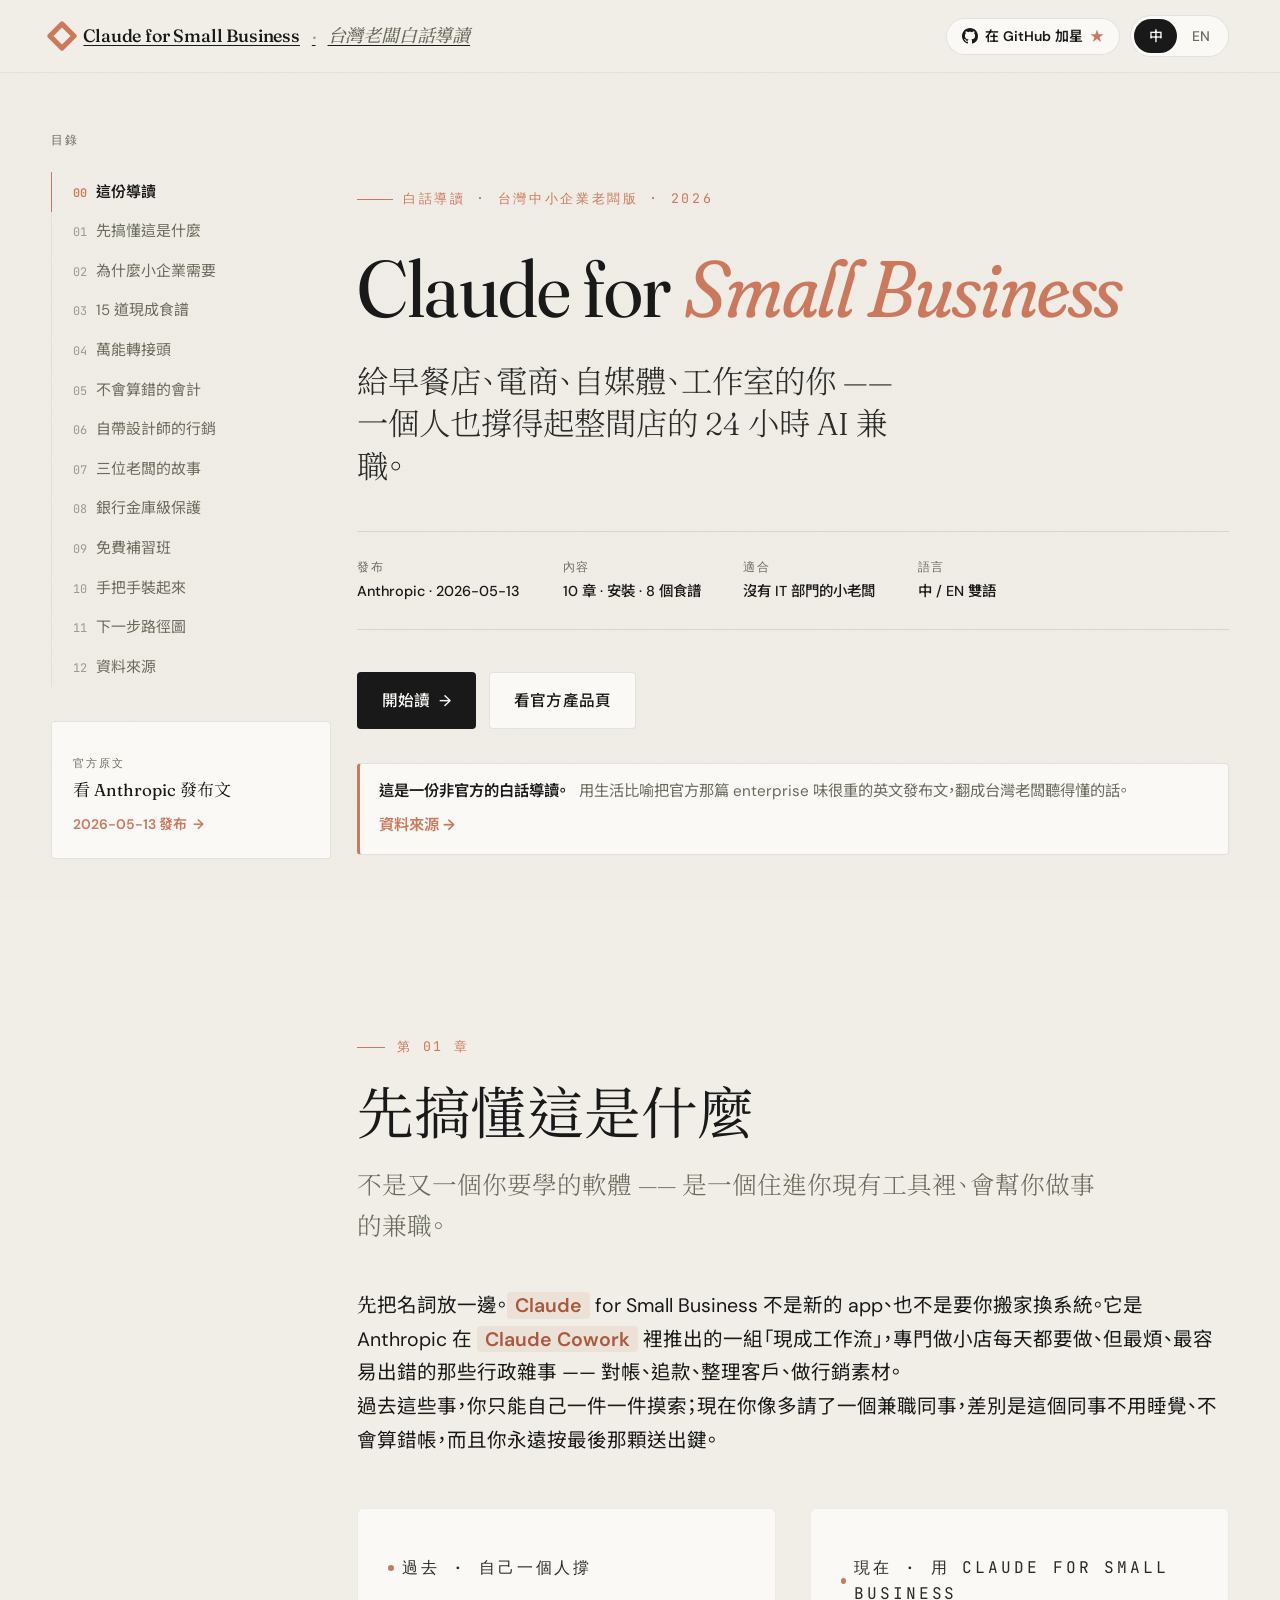
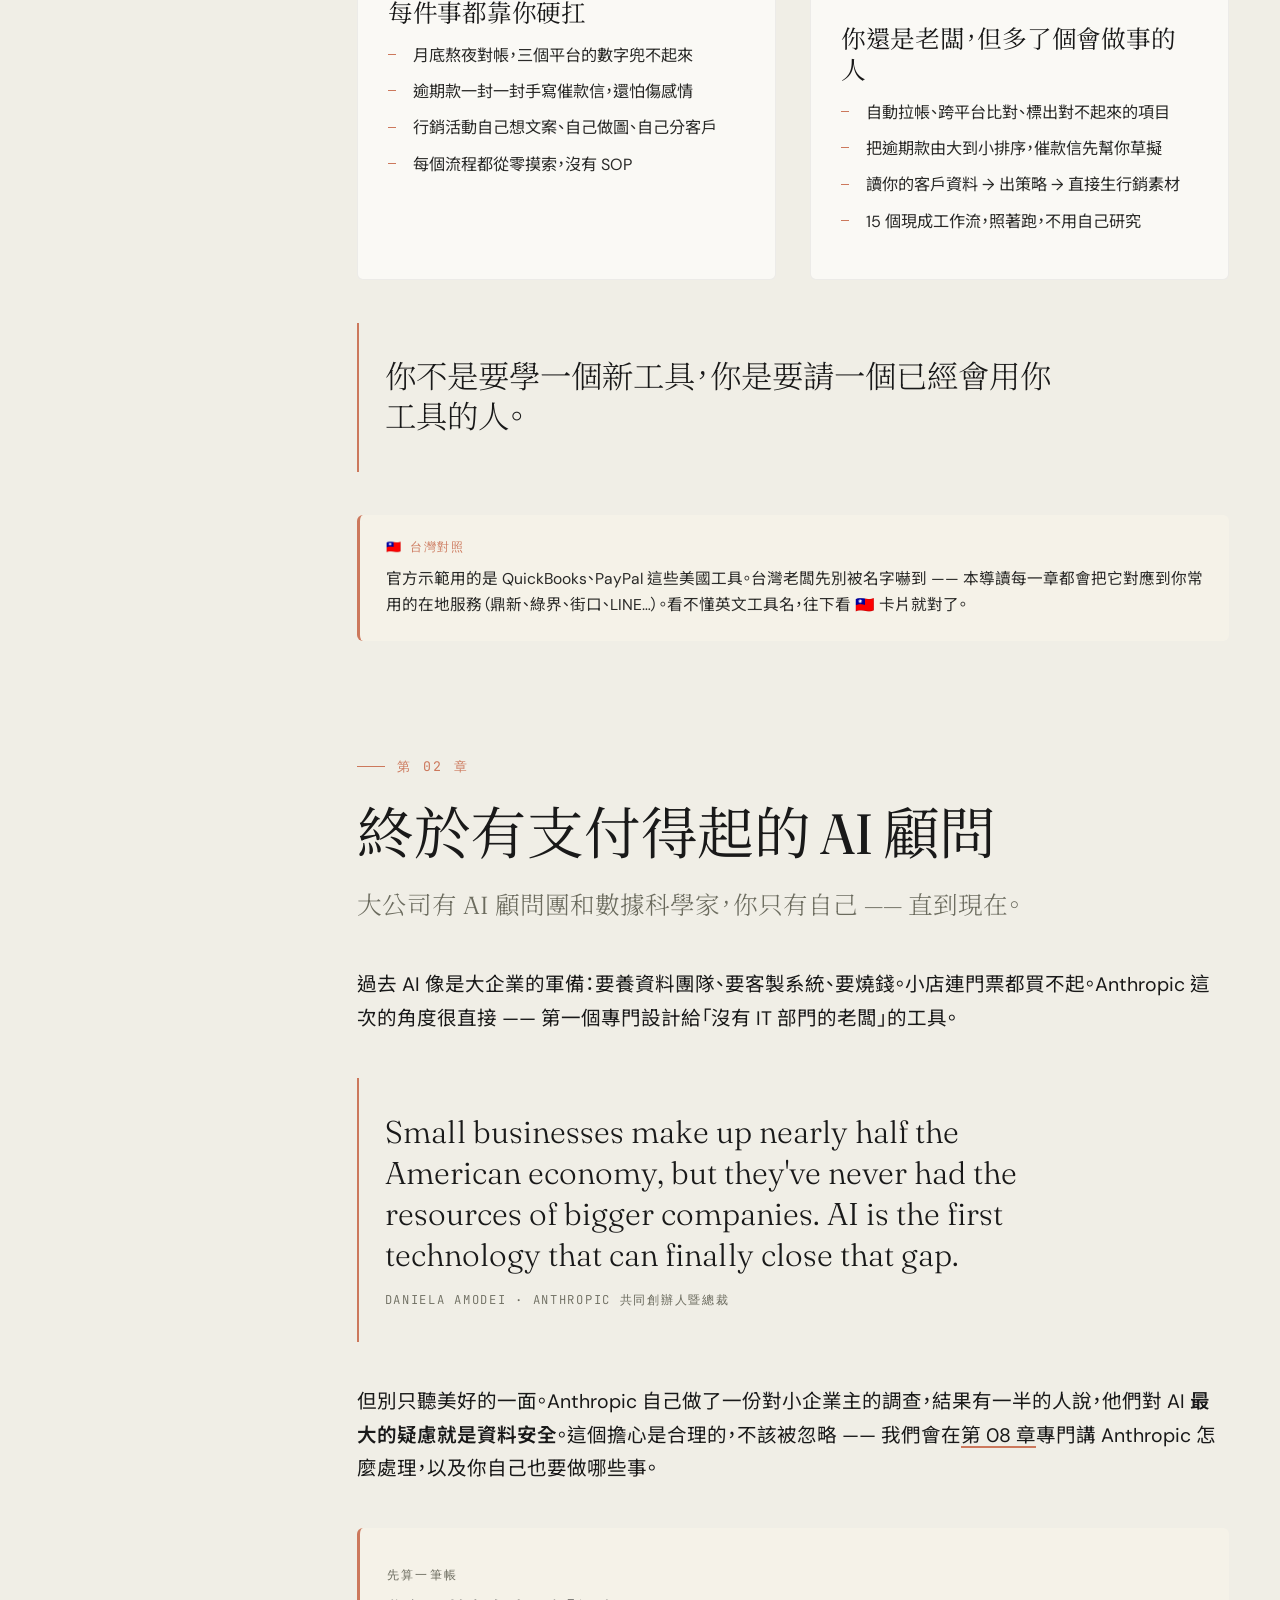
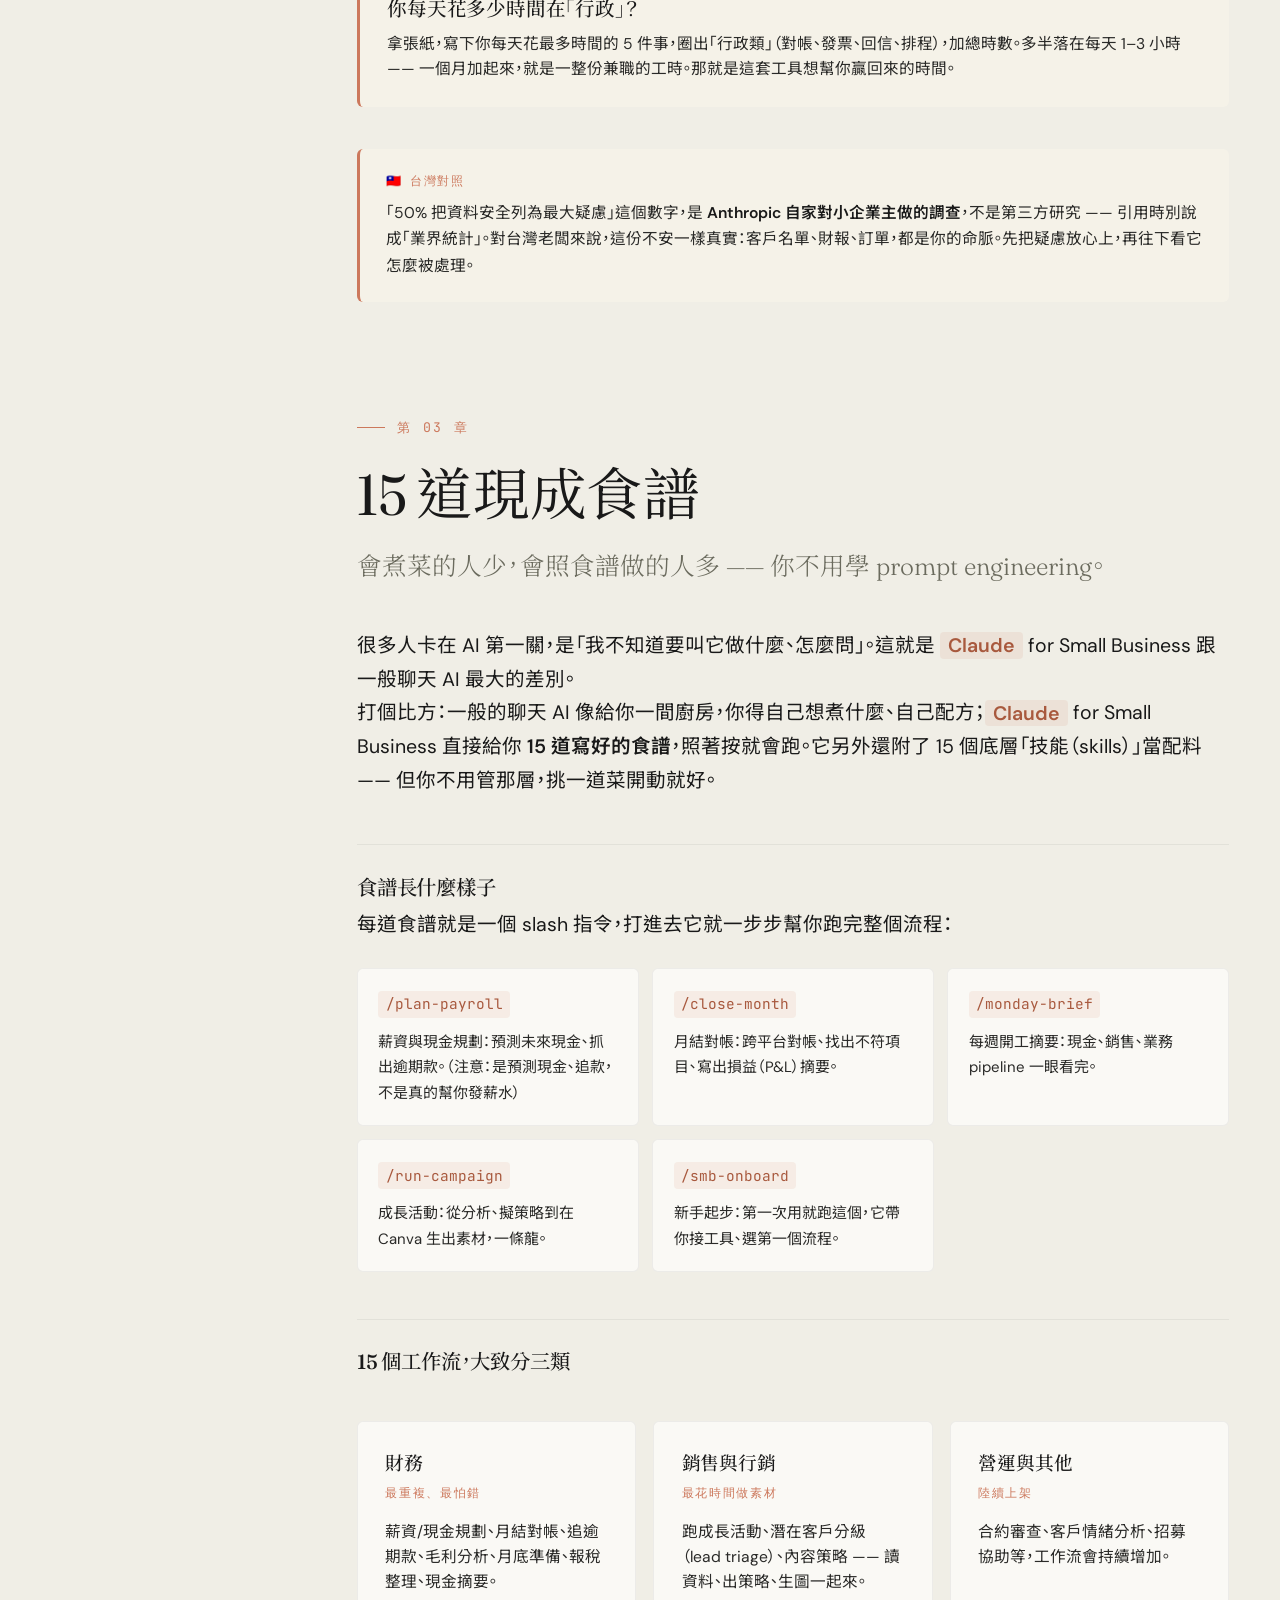
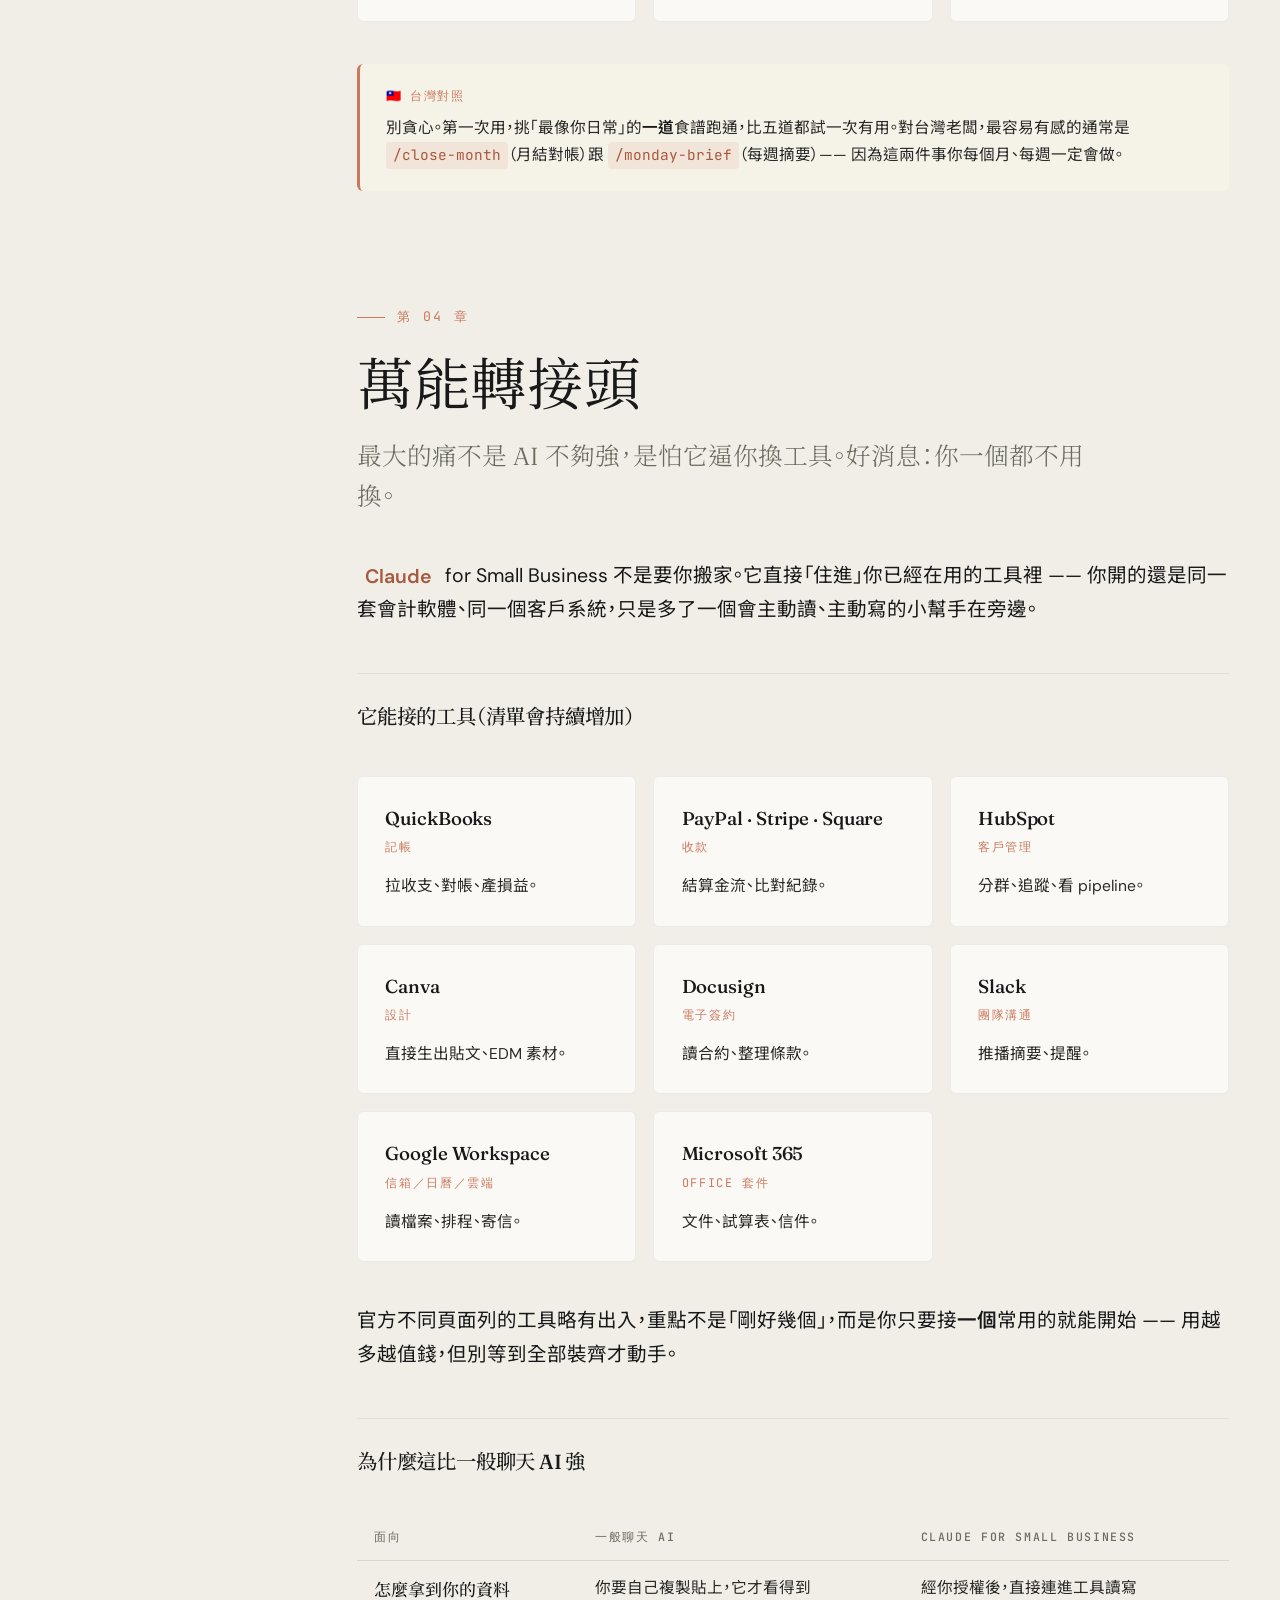
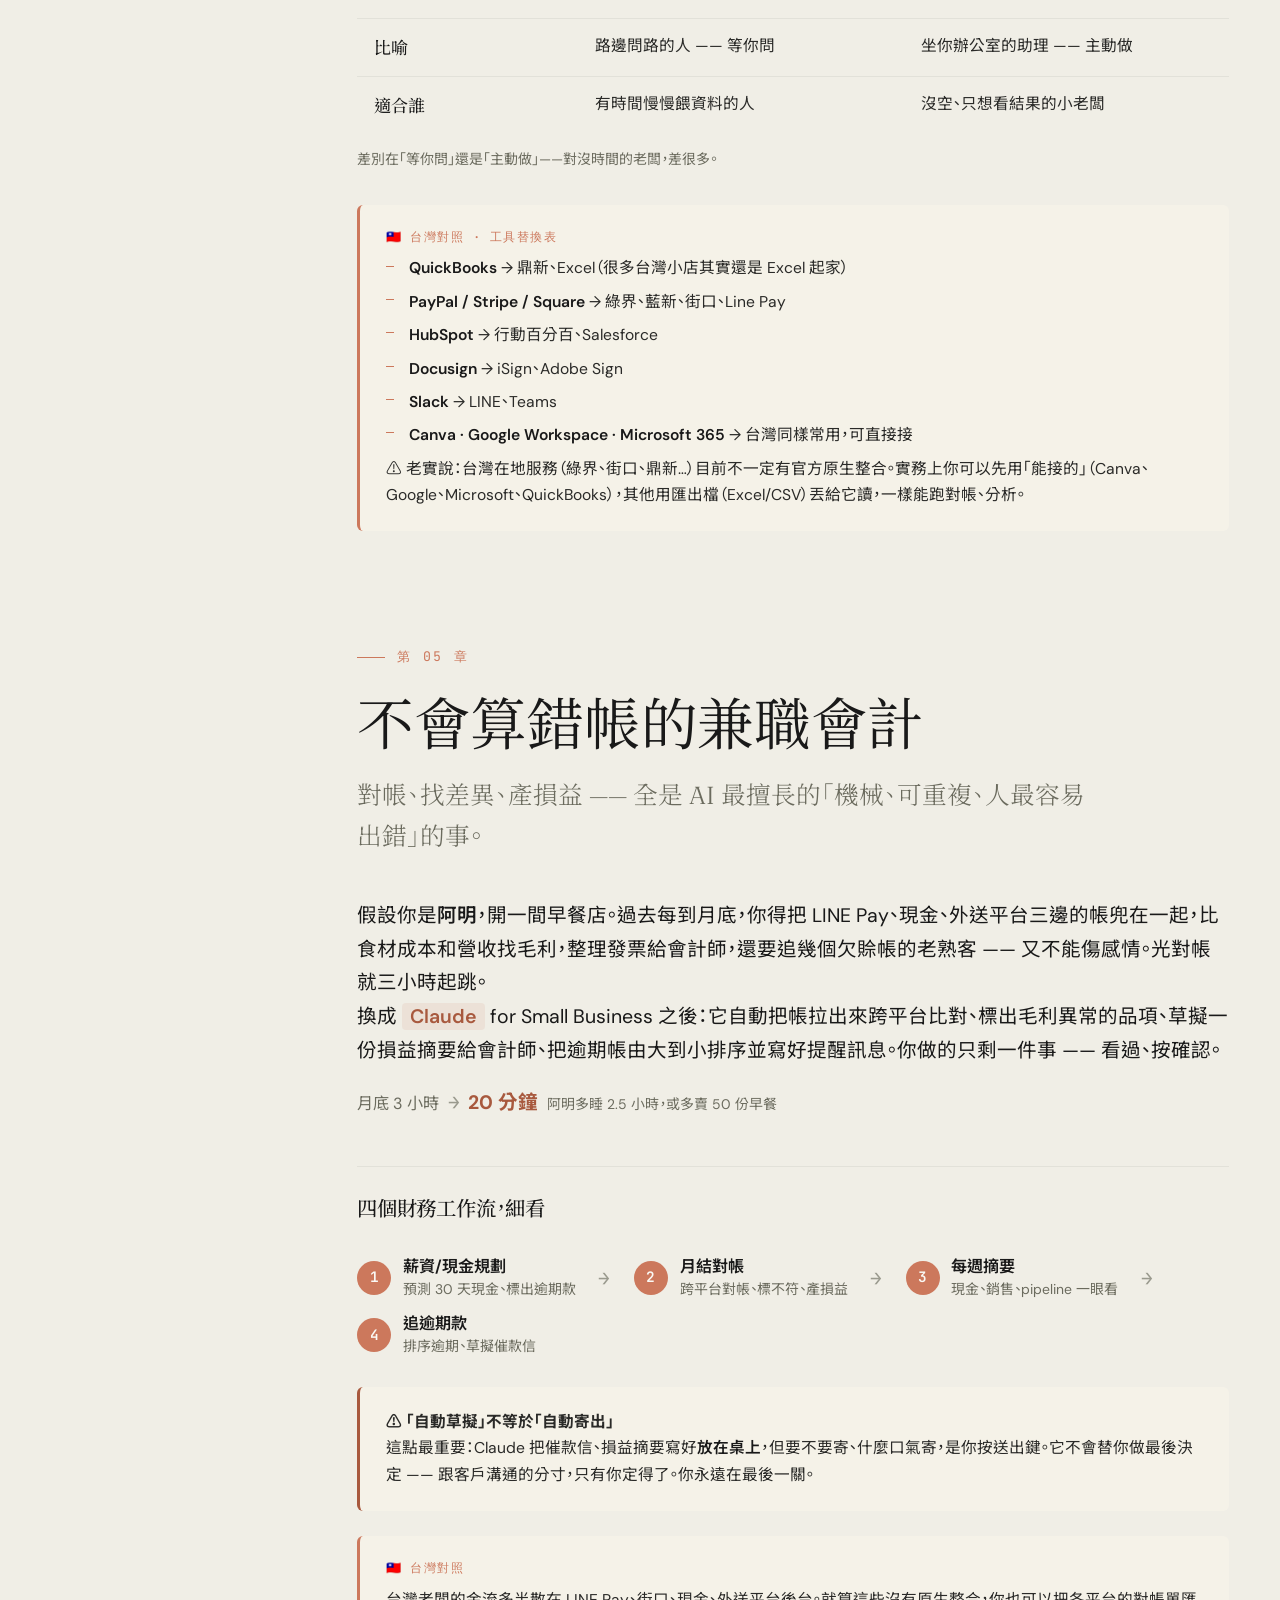
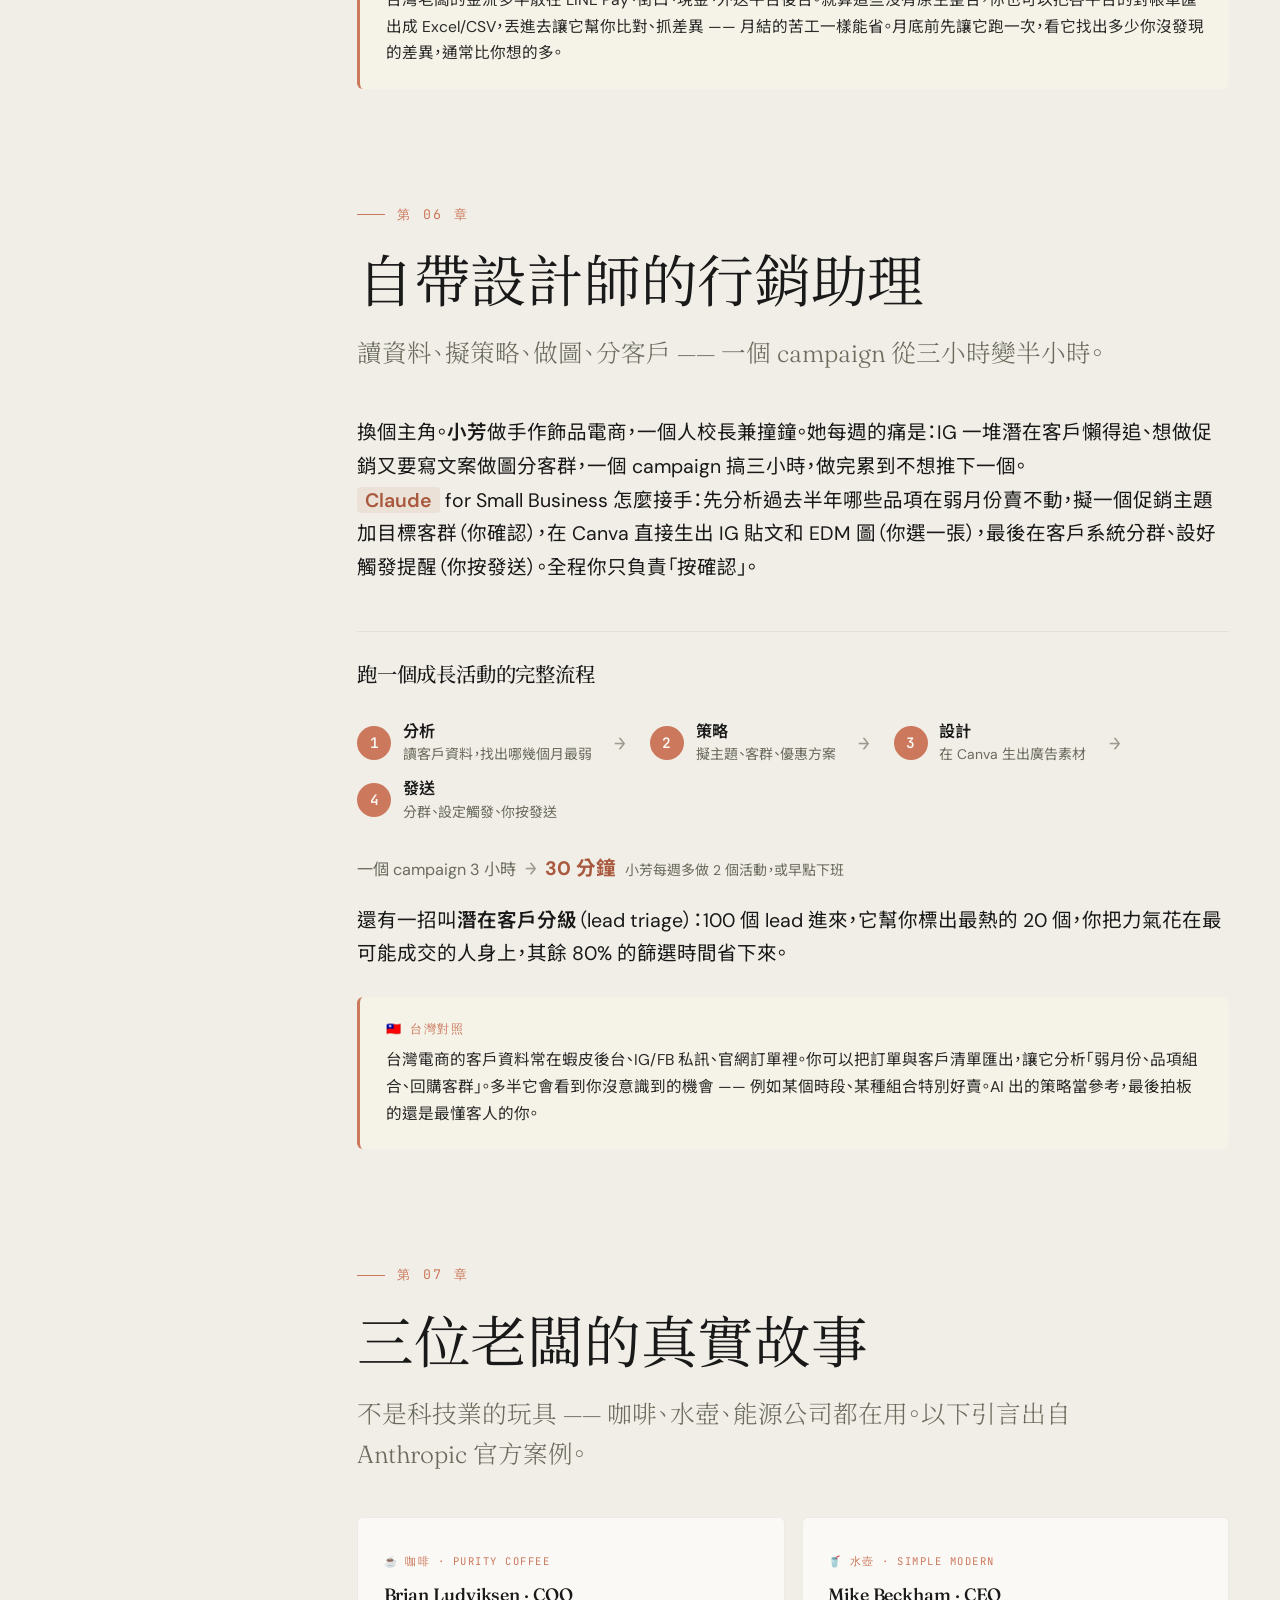
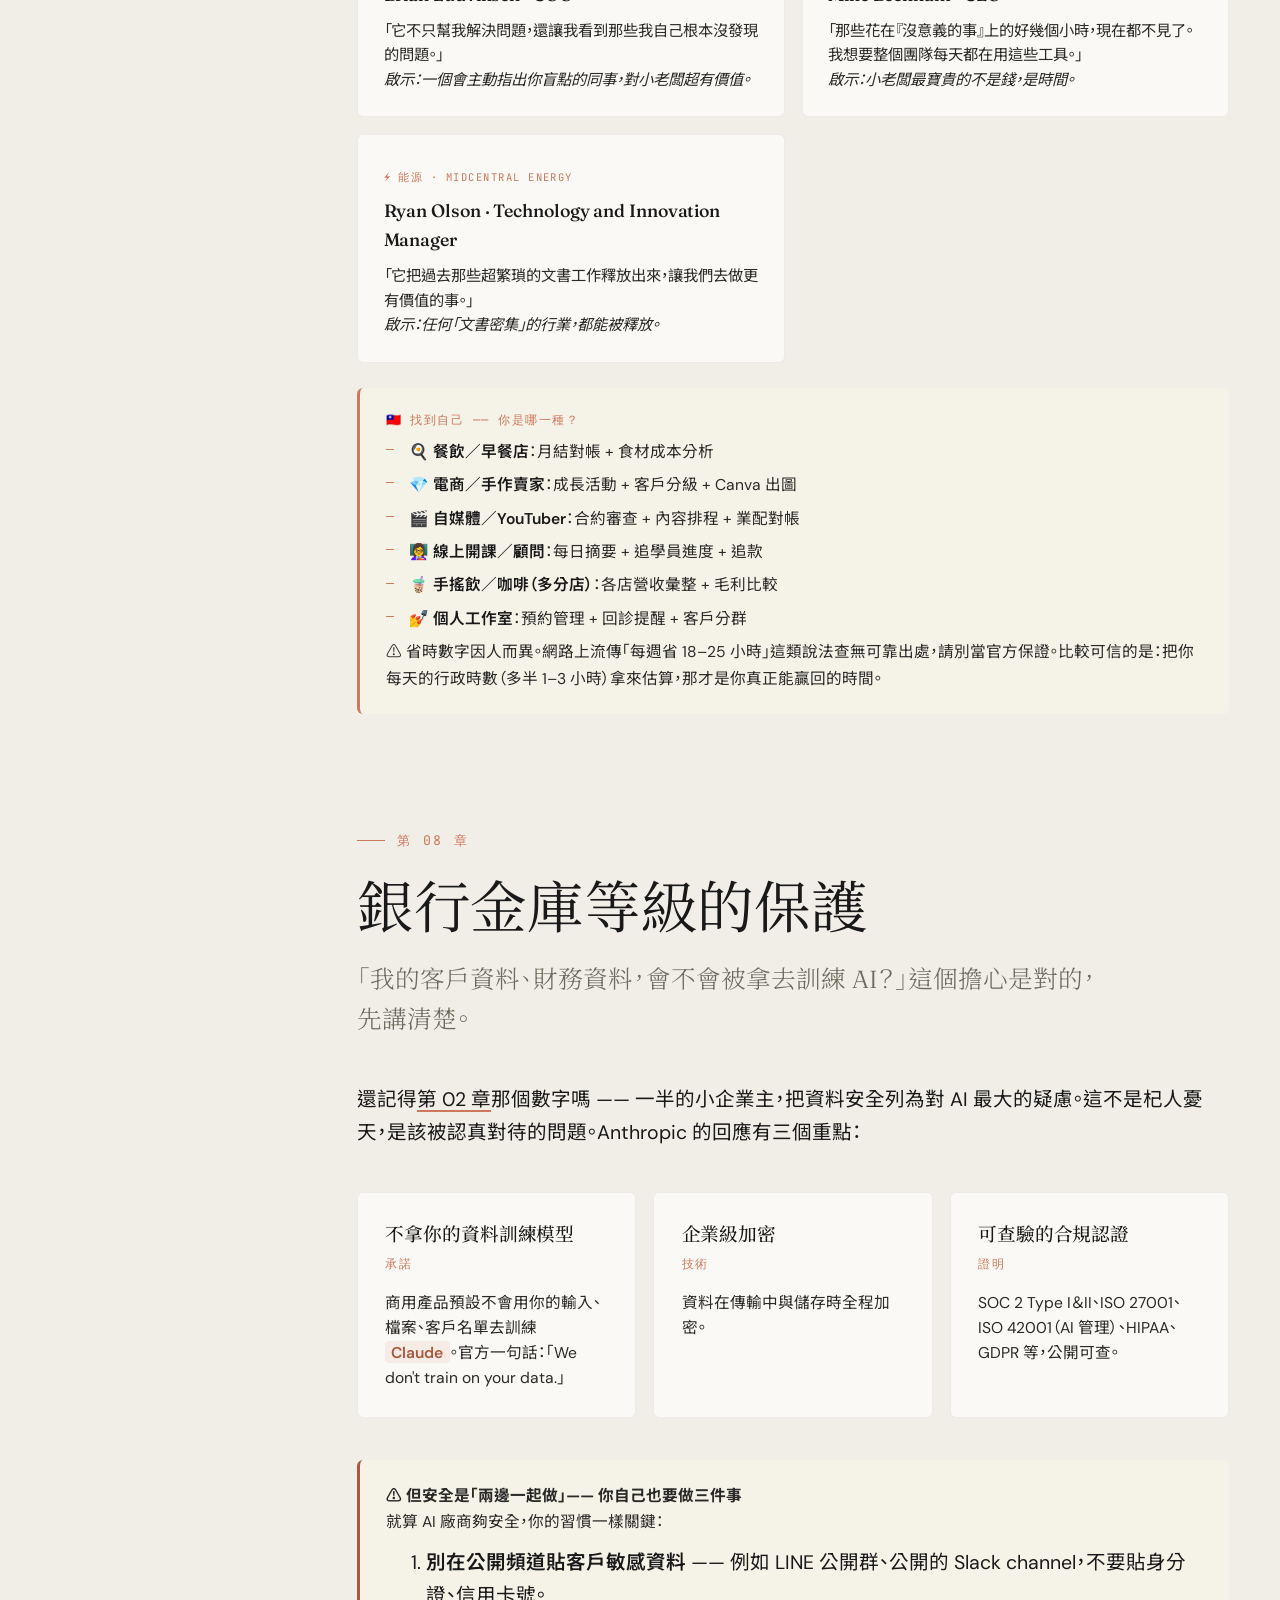
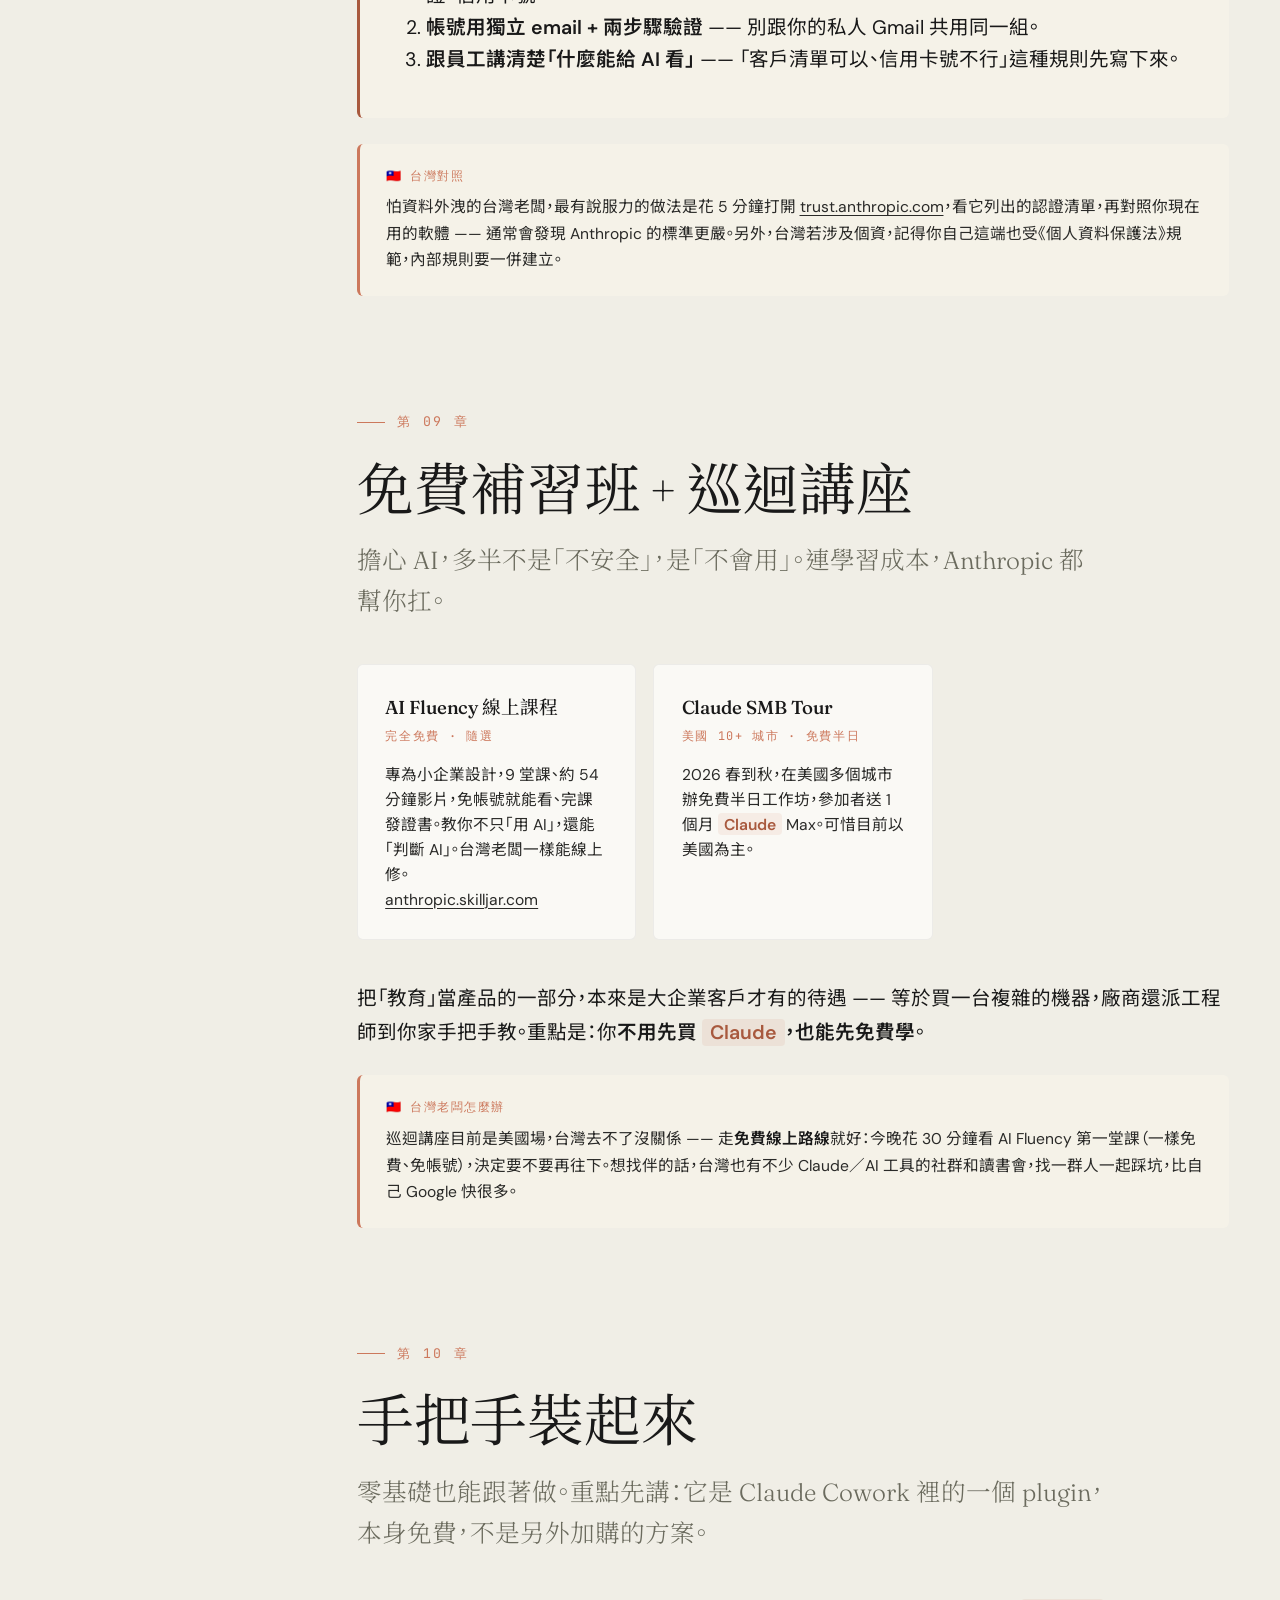
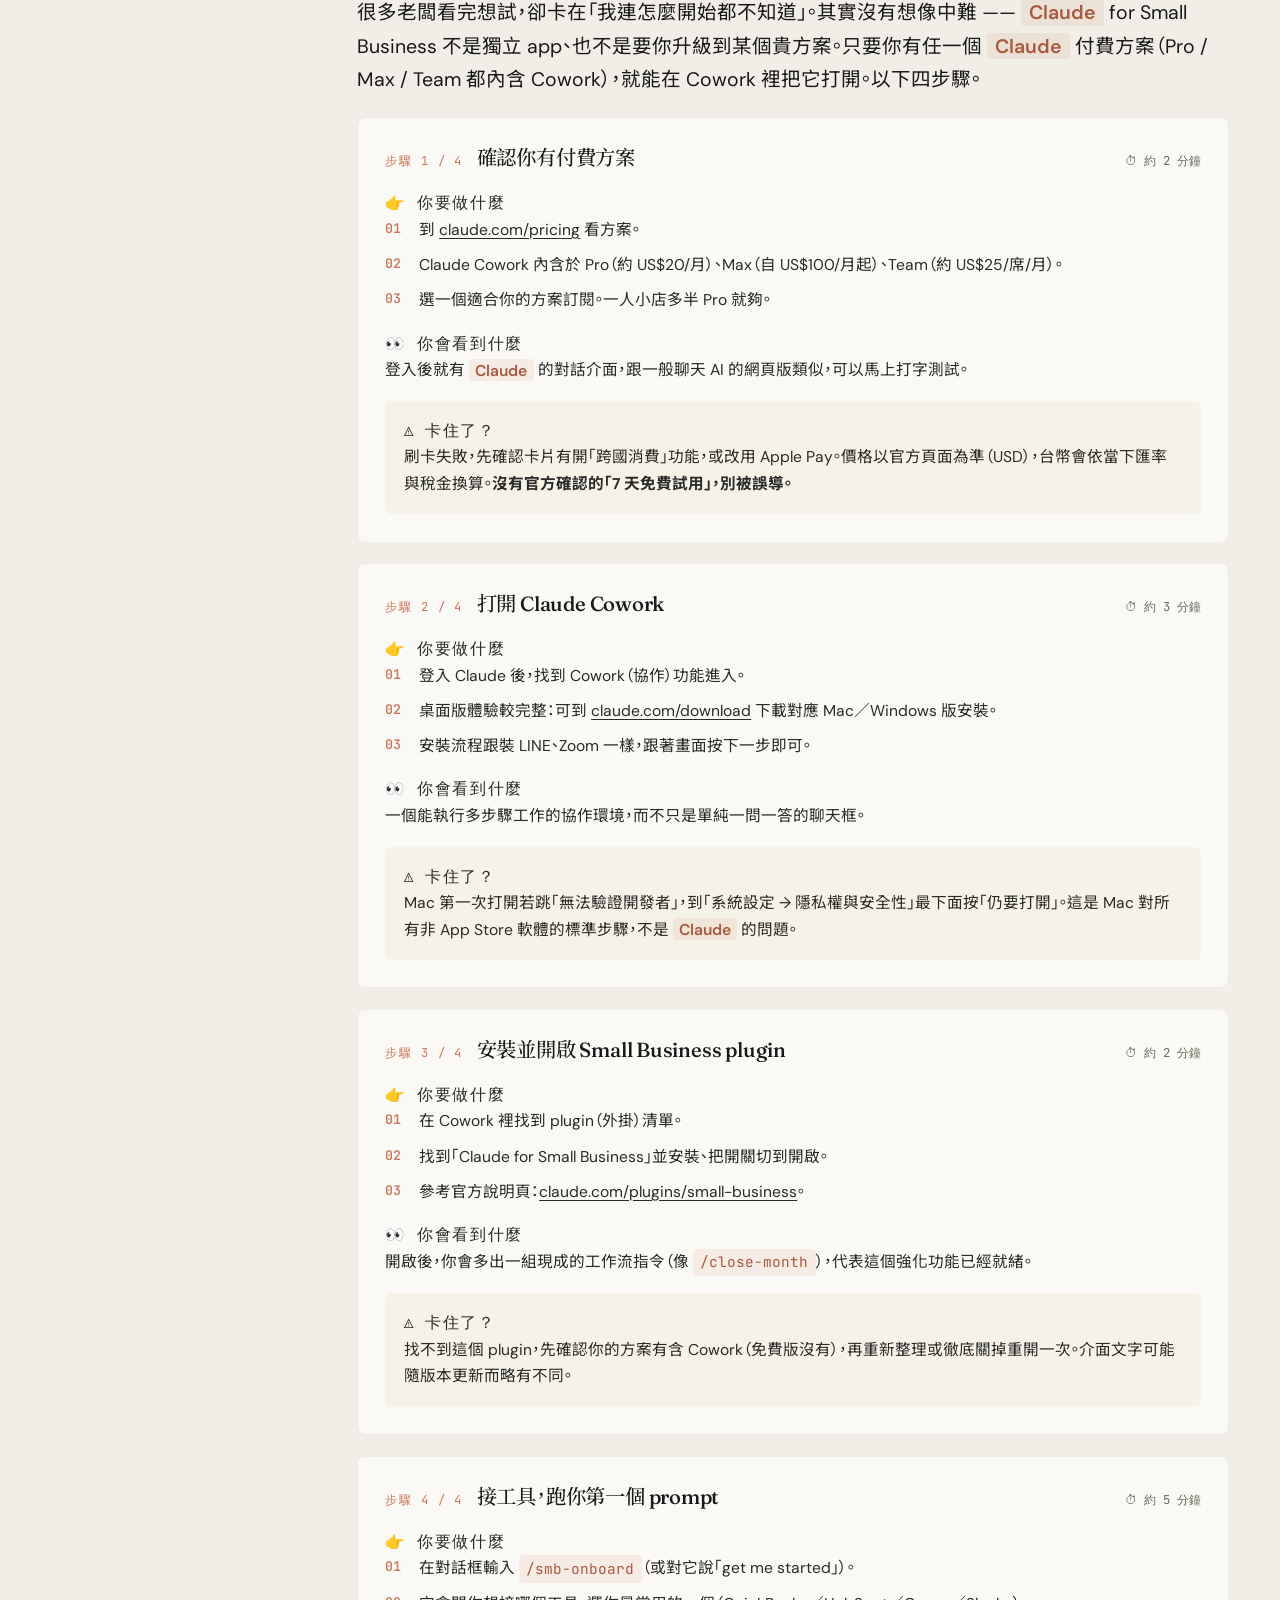
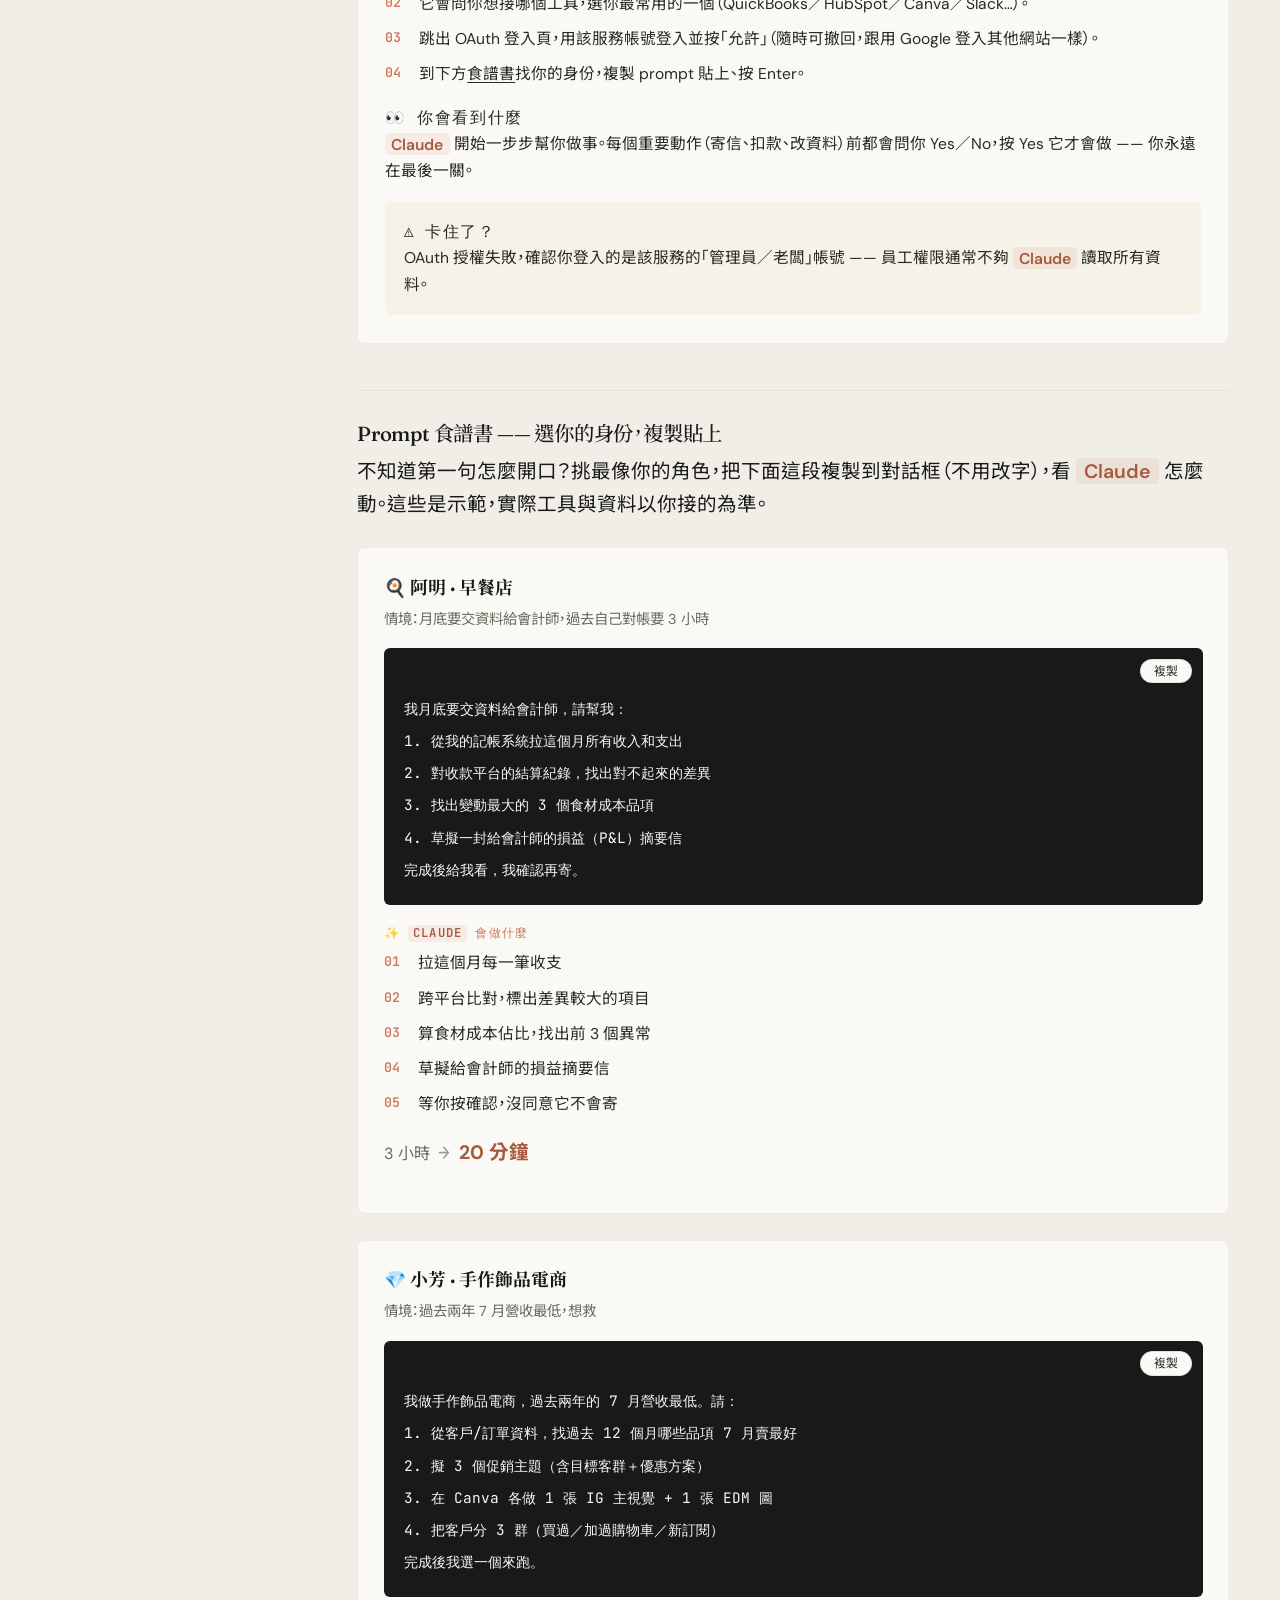
==== index.html @ 13dfb636 "feat: build bilingual Claude for Small Business Taiwan guide site - 中/英分頁式雙語（index.html / en/index.h" ====
<!DOCTYPE html>
<html lang="zh-Hant">
<head>
<meta charset="UTF-8">
<meta name="viewport" content="width=device-width, initial-scale=1">
<title>Claude for Small Business · 台灣老闆白話導讀</title>
<meta name="description" content="把 Anthropic 的 Claude for Small Business 用白話比喻講給沒有 IT 部門的台灣小老闆聽 — 15 道現成工作流、接你既有工具、不會算錯的會計、自帶設計師的行銷助理，含手把手安裝與 8 個情境 prompt。中英雙語。">
<meta property="og:title" content="Claude for Small Business · 台灣老闆白話導讀">
<meta property="og:description" content="一個人也撐得起整間店的 24 小時 AI 兼職 — 白話比喻、台灣對照、手把手安裝。">
<meta property="og:type" content="article">
<meta property="og:locale" content="zh_TW">
<link rel="preconnect" href="https://fonts.googleapis.com">
<link rel="preconnect" href="https://fonts.gstatic.com" crossorigin>
<link href="https://fonts.googleapis.com/css2?family=Fraunces:ital,opsz,wght,SOFT@0,9..144,300..600,30..100;1,9..144,300..600,30..100&family=DM+Sans:wght@300;400;500;600;700&family=JetBrains+Mono:wght@400;500&family=Noto+Serif+TC:wght@300;400;500;700&family=Noto+Sans+TC:wght@300;400;500;700&display=swap" rel="stylesheet">
<link rel="stylesheet" href="assets/styles.css">
<link rel="icon" href="data:image/svg+xml,%3Csvg xmlns='http://www.w3.org/2000/svg' viewBox='0 0 16 16'%3E%3Crect width='10' height='10' x='3' y='3' fill='%23CC785C' transform='rotate(45 8 8)'/%3E%3Crect width='4' height='4' x='6' y='6' fill='%23F0EEE6' transform='rotate(45 8 8)'/%3E%3C/svg%3E">
</head>
<body>

<div class="progress" aria-hidden="true"></div>

<header class="site-header">
  <div class="site-header__inner">
    <a class="brand" href="#cover" aria-label="Claude for Small Business 台灣導讀 首頁">
      <span class="brand__mark" aria-hidden="true"></span>
      <span>Claude for Small Business</span>
      <span class="brand__sep">·</span>
      <span class="brand__sub">台灣老闆白話導讀</span>
    </a>
    <div class="site-header__actions">
      <a class="ghstar" href="https://github.com/tingwei161803/claude-small-business" target="_blank" rel="noopener" aria-label="在 GitHub 上幫這個專案加星">
        <svg class="ghstar__logo" viewBox="0 0 16 16" aria-hidden="true" fill="currentColor"><path d="M8 0C3.58 0 0 3.58 0 8c0 3.54 2.29 6.53 5.47 7.59.4.07.55-.17.55-.38 0-.19-.01-.82-.01-1.49-2.01.37-2.53-.49-2.69-.94-.09-.23-.48-.94-.82-1.13-.28-.15-.68-.52-.01-.53.63-.01 1.08.58 1.23.82.72 1.21 1.87.87 2.33.66.07-.52.28-.87.51-1.07-1.78-.2-3.64-.89-3.64-3.95 0-.87.31-1.59.82-2.15-.08-.2-.36-1.02.08-2.12 0 0 .67-.21 2.2.82.64-.18 1.32-.27 2-.27.68 0 1.36.09 2 .27 1.53-1.04 2.2-.82 2.2-.82.44 1.1.16 1.92.08 2.12.51.56.82 1.27.82 2.15 0 3.07-1.87 3.75-3.65 3.95.29.25.54.73.54 1.48 0 1.07-.01 1.93-.01 2.2 0 .21.15.46.55.38A8.013 8.013 0 0016 8c0-4.42-3.58-8-8-8z"></path></svg>
        <span class="ghstar__text">在 GitHub 加星</span>
        <span class="ghstar__star" aria-hidden="true">★</span>
        <span class="ghstar__count" hidden></span>
      </a>
      <nav class="lang-switch" aria-label="語言 Language">
        <a href="./" aria-current="true">中</a>
        <a href="./en/" data-lang-link>EN</a>
      </nav>
    </div>
  </div>
</header>

<div class="layout">

  <!-- ============ TOC ============ -->
  <aside class="toc" aria-label="目錄">
    <button class="toc__toggle" type="button">目錄</button>
    <div class="toc__panel">
      <p class="toc__label">目錄</p>
      <ol class="toc__list">
        <li class="toc__item" data-target="cover"><a href="#cover"><span class="toc__num">00</span>這份導讀</a></li>
        <li class="toc__item" data-target="p00"><a href="#p00"><span class="toc__num">01</span>先搞懂這是什麼</a></li>
        <li class="toc__item" data-target="p01"><a href="#p01"><span class="toc__num">02</span>為什麼小企業需要</a></li>
        <li class="toc__item" data-target="p02"><a href="#p02"><span class="toc__num">03</span>15 道現成食譜</a></li>
        <li class="toc__item" data-target="p03"><a href="#p03"><span class="toc__num">04</span>萬能轉接頭</a></li>
        <li class="toc__item" data-target="p04"><a href="#p04"><span class="toc__num">05</span>不會算錯的會計</a></li>
        <li class="toc__item" data-target="p05"><a href="#p05"><span class="toc__num">06</span>自帶設計師的行銷</a></li>
        <li class="toc__item" data-target="p06"><a href="#p06"><span class="toc__num">07</span>三位老闆的故事</a></li>
        <li class="toc__item" data-target="p07"><a href="#p07"><span class="toc__num">08</span>銀行金庫級保護</a></li>
        <li class="toc__item" data-target="p08"><a href="#p08"><span class="toc__num">09</span>免費補習班</a></li>
        <li class="toc__item" data-target="p09"><a href="#p09"><span class="toc__num">10</span>手把手裝起來</a></li>
        <li class="toc__item" data-target="roadmap"><a href="#roadmap"><span class="toc__num">11</span>下一步路徑圖</a></li>
        <li class="toc__item" data-target="sources"><a href="#sources"><span class="toc__num">12</span>資料來源</a></li>
      </ol>

      <div class="toc__cta">
        <p class="toc__cta-label">官方原文</p>
        <p class="toc__cta-title">看 Anthropic 發布文</p>
        <a class="toc__cta-link" href="https://www.anthropic.com/news/claude-for-small-business" target="_blank" rel="noopener">2026-05-13 發布</a>
      </div>
    </div>
  </aside>

  <!-- ============ MAIN ============ -->
  <main class="main">

    <!-- ====== Cover / Hero ====== -->
    <section class="section hero" id="cover">
      <p class="hero__eyebrow">白話導讀 · 台灣中小企業老闆版 · 2026</p>
      <h1 class="hero__title">Claude for <em>Small Business</em></h1>
      <p class="hero__lede">給早餐店、電商、自媒體、工作室的你 —— 一個人也撐得起整間店的 24 小時 AI 兼職。</p>

      <div class="hero__meta">
        <div class="hero__meta-item">
          <span class="hero__meta-label">發布</span>
          <span class="hero__meta-value">Anthropic · 2026-05-13</span>
        </div>
        <div class="hero__meta-item">
          <span class="hero__meta-label">內容</span>
          <span class="hero__meta-value">10 章 · 安裝 · 8 個食譜</span>
        </div>
        <div class="hero__meta-item">
          <span class="hero__meta-label">適合</span>
          <span class="hero__meta-value">沒有 IT 部門的小老闆</span>
        </div>
        <div class="hero__meta-item">
          <span class="hero__meta-label">語言</span>
          <span class="hero__meta-value">中 / EN 雙語</span>
        </div>
      </div>

      <div class="hero__actions">
        <a class="btn btn--primary" href="#p00">開始讀 <span class="btn__arrow">→</span></a>
        <a class="btn btn--secondary" href="https://claude.com/solutions/small-business" target="_blank" rel="noopener">看官方產品頁</a>
      </div>

      <p class="hero__more">
        <strong>這是一份非官方的白話導讀。</strong>
        <span>用生活比喻把官方那篇 enterprise 味很重的英文發布文，翻成台灣老闆聽得懂的話。</span>
        <a href="#sources">資料來源</a>
      </p>
    </section>

    <!-- ====== P00 先搞懂這是什麼 ====== -->
    <section class="section" id="p00">
      <header class="chapter__head">
        <p class="chapter__num">第 01 章</p>
        <h2 class="chapter__title">先搞懂這是什麼</h2>
        <p class="chapter__sub">不是又一個你要學的軟體 —— 是一個住進你現有工具裡、會幫你做事的兼職。</p>
      </header>

      <div class="prose">
        <p class="dropcap">先把名詞放一邊。Claude for Small Business 不是新的 app、也不是要你搬家換系統。它是 Anthropic 在 Claude Cowork 裡推出的一組「現成工作流」，專門做小店每天都要做、但最煩、最容易出錯的那些行政雜事 —— 對帳、追款、整理客戶、做行銷素材。</p>
        <p>過去這些事，你只能自己一件一件摸索；現在你像多請了一個兼職同事，差別是這個同事不用睡覺、不會算錯帳，而且你永遠按最後那顆送出鍵。</p>
      </div>

      <div class="stage">
        <div class="stage__block">
          <p class="stage__block-label">過去 · 自己一個人撐</p>
          <h3>每件事都靠你硬扛</h3>
          <ul>
            <li>月底熬夜對帳，三個平台的數字兜不起來</li>
            <li>逾期款一封一封手寫催款信，還怕傷感情</li>
            <li>行銷活動自己想文案、自己做圖、自己分客戶</li>
            <li>每個流程都從零摸索，沒有 SOP</li>
          </ul>
        </div>
        <div class="stage__block">
          <p class="stage__block-label">現在 · 用 Claude for Small Business</p>
          <h3>你還是老闆，但多了個會做事的人</h3>
          <ul>
            <li>自動拉帳、跨平台比對、標出對不起來的項目</li>
            <li>把逾期款由大到小排序，催款信先幫你草擬</li>
            <li>讀你的客戶資料 → 出策略 → 直接生行銷素材</li>
            <li>15 個現成工作流，照著跑，不用自己研究</li>
          </ul>
        </div>
      </div>

      <blockquote class="pullquote">
        你不是要學一個新工具，你是要請一個已經會用你工具的人。
      </blockquote>

      <aside class="tw-note">
        <p class="tw-note__label">🇹🇼 台灣對照</p>
        <div class="tw-note__body">
          <p>官方示範用的是 QuickBooks、PayPal 這些美國工具。台灣老闆先別被名字嚇到 —— 本導讀每一章都會把它對應到你常用的在地服務（鼎新、綠界、街口、LINE…）。看不懂英文工具名，往下看 🇹🇼 卡片就對了。</p>
        </div>
      </aside>
    </section>

    <!-- ====== P01 為什麼小企業需要 ====== -->
    <section class="section" id="p01">
      <header class="chapter__head">
        <p class="chapter__num">第 02 章</p>
        <h2 class="chapter__title">終於有支付得起的 AI 顧問</h2>
        <p class="chapter__sub">大公司有 AI 顧問團和數據科學家，你只有自己 —— 直到現在。</p>
      </header>

      <div class="prose">
        <p>過去 AI 像是大企業的軍備：要養資料團隊、要客製系統、要燒錢。小店連門票都買不起。Anthropic 這次的角度很直接 —— 第一個專門設計給「沒有 IT 部門的老闆」的工具。</p>
      </div>

      <blockquote class="pullquote">
        Small businesses make up nearly half the American economy, but they've never had the resources of bigger companies. AI is the first technology that can finally close that gap.
        <span class="pullquote__attr">Daniela Amodei · Anthropic 共同創辦人暨總裁</span>
      </blockquote>

      <div class="prose">
        <p>但別只聽美好的一面。Anthropic 自己做了一份對小企業主的調查，結果有一半的人說，他們對 AI <strong>最大的疑慮就是資料安全</strong>。這個擔心是合理的，不該被忽略 —— 我們會在<a href="#p07">第 08 章</a>專門講 Anthropic 怎麼處理，以及你自己也要做哪些事。</p>
      </div>

      <div class="challenges">
        <div class="challenge">
          <p class="challenge__num">先算一筆帳</p>
          <h3 class="challenge__title">你每天花多少時間在「行政」？</h3>
          <p class="challenge__body">拿張紙，寫下你每天花最多時間的 5 件事，圈出「行政類」（對帳、發票、回信、排程），加總時數。多半落在每天 1–3 小時 —— 一個月加起來，就是一整份兼職的工時。那就是這套工具想幫你贏回來的時間。</p>
        </div>
      </div>

      <aside class="tw-note">
        <p class="tw-note__label">🇹🇼 台灣對照</p>
        <div class="tw-note__body">
          <p>「50% 把資料安全列為最大疑慮」這個數字，是 <strong>Anthropic 自家對小企業主做的調查</strong>，不是第三方研究 —— 引用時別說成「業界統計」。對台灣老闆來說，這份不安一樣真實：客戶名單、財報、訂單，都是你的命脈。先把疑慮放心上，再往下看它怎麼被處理。</p>
        </div>
      </aside>
    </section>

    <!-- ====== P02 15 道現成食譜 ====== -->
    <section class="section" id="p02">
      <header class="chapter__head">
        <p class="chapter__num">第 03 章</p>
        <h2 class="chapter__title">15 道現成食譜</h2>
        <p class="chapter__sub">會煮菜的人少，會照食譜做的人多 —— 你不用學 prompt engineering。</p>
      </header>

      <div class="prose">
        <p>很多人卡在 AI 第一關，是「我不知道要叫它做什麼、怎麼問」。這就是 Claude for Small Business 跟一般聊天 AI 最大的差別。</p>
        <p>打個比方：一般的聊天 AI 像給你一間廚房，你得自己想煮什麼、自己配方；Claude for Small Business 直接給你 <strong>15 道寫好的食譜</strong>，照著按就會跑。它另外還附了 15 個底層「技能（skills）」當配料 —— 但你不用管那層，挑一道菜開動就好。</p>
      </div>

      <p class="section-h">食譜長什麼樣子</p>
      <div class="prose"><p>每道食譜就是一個 slash 指令，打進去它就一步步幫你跑完整個流程：</p></div>
      <div class="recipes">
        <div class="recipe"><code class="recipe__cmd">/plan-payroll</code><p class="recipe__desc">薪資與現金規劃：預測未來現金、抓出逾期款。（注意：是預測現金、追款，不是真的幫你發薪水）</p></div>
        <div class="recipe"><code class="recipe__cmd">/close-month</code><p class="recipe__desc">月結對帳：跨平台對帳、找出不符項目、寫出損益（P&amp;L）摘要。</p></div>
        <div class="recipe"><code class="recipe__cmd">/monday-brief</code><p class="recipe__desc">每週開工摘要：現金、銷售、業務 pipeline 一眼看完。</p></div>
        <div class="recipe"><code class="recipe__cmd">/run-campaign</code><p class="recipe__desc">成長活動：從分析、擬策略到在 Canva 生出素材，一條龍。</p></div>
        <div class="recipe"><code class="recipe__cmd">/smb-onboard</code><p class="recipe__desc">新手起步：第一次用就跑這個，它帶你接工具、選第一個流程。</p></div>
      </div>

      <p class="section-h">15 個工作流，大致分三類</p>
      <div class="tools">
        <div class="tool">
          <p class="tool__name">財務</p>
          <span class="tool__when">最重複、最怕錯</span>
          <p class="tool__desc">薪資/現金規劃、月結對帳、追逾期款、毛利分析、月底準備、報稅整理、現金摘要。</p>
        </div>
        <div class="tool">
          <p class="tool__name">銷售與行銷</p>
          <span class="tool__when">最花時間做素材</span>
          <p class="tool__desc">跑成長活動、潛在客戶分級（lead triage）、內容策略 —— 讀資料、出策略、生圖一起來。</p>
        </div>
        <div class="tool">
          <p class="tool__name">營運與其他</p>
          <span class="tool__when">陸續上架</span>
          <p class="tool__desc">合約審查、客戶情緒分析、招募協助等，工作流會持續增加。</p>
        </div>
      </div>

      <aside class="tw-note">
        <p class="tw-note__label">🇹🇼 台灣對照</p>
        <div class="tw-note__body">
          <p>別貪心。第一次用，挑「最像你日常」的<strong>一道</strong>食譜跑通，比五道都試一次有用。對台灣老闆，最容易有感的通常是 <code class="recipe__cmd">/close-month</code>（月結對帳）跟 <code class="recipe__cmd">/monday-brief</code>（每週摘要）—— 因為這兩件事你每個月、每週一定會做。</p>
        </div>
      </aside>
    </section>

    <!-- ====== P03 萬能轉接頭 ====== -->
    <section class="section" id="p03">
      <header class="chapter__head">
        <p class="chapter__num">第 04 章</p>
        <h2 class="chapter__title">萬能轉接頭</h2>
        <p class="chapter__sub">最大的痛不是 AI 不夠強，是怕它逼你換工具。好消息：你一個都不用換。</p>
      </header>

      <div class="prose">
        <p>Claude for Small Business 不是要你搬家。它直接「住進」你已經在用的工具裡 —— 你開的還是同一套會計軟體、同一個客戶系統，只是多了一個會主動讀、主動寫的小幫手在旁邊。</p>
      </div>

      <p class="section-h">它能接的工具（清單會持續增加）</p>
      <div class="tools">
        <div class="tool"><p class="tool__name">QuickBooks</p><span class="tool__when">記帳</span><p class="tool__desc">拉收支、對帳、產損益。</p></div>
        <div class="tool"><p class="tool__name">PayPal · Stripe · Square</p><span class="tool__when">收款</span><p class="tool__desc">結算金流、比對紀錄。</p></div>
        <div class="tool"><p class="tool__name">HubSpot</p><span class="tool__when">客戶管理</span><p class="tool__desc">分群、追蹤、看 pipeline。</p></div>
        <div class="tool"><p class="tool__name">Canva</p><span class="tool__when">設計</span><p class="tool__desc">直接生出貼文、EDM 素材。</p></div>
        <div class="tool"><p class="tool__name">Docusign</p><span class="tool__when">電子簽約</span><p class="tool__desc">讀合約、整理條款。</p></div>
        <div class="tool"><p class="tool__name">Slack</p><span class="tool__when">團隊溝通</span><p class="tool__desc">推播摘要、提醒。</p></div>
        <div class="tool"><p class="tool__name">Google Workspace</p><span class="tool__when">信箱／日曆／雲端</span><p class="tool__desc">讀檔案、排程、寄信。</p></div>
        <div class="tool"><p class="tool__name">Microsoft 365</p><span class="tool__when">Office 套件</span><p class="tool__desc">文件、試算表、信件。</p></div>
      </div>
      <div class="prose"><p>官方不同頁面列的工具略有出入，重點不是「剛好幾個」，而是你只要接<strong>一個</strong>常用的就能開始 —— 用越多越值錢，但別等到全部裝齊才動手。</p></div>

      <p class="section-h">為什麼這比一般聊天 AI 強</p>
      <table class="decision">
        <thead>
          <tr><th scope="col">面向</th><th scope="col">一般聊天 AI</th><th scope="col">Claude for Small Business</th></tr>
        </thead>
        <tbody>
          <tr>
            <th scope="row">怎麼拿到你的資料</th>
            <td data-label="一般聊天 AI">你要自己複製貼上，它才看得到</td>
            <td data-label="Claude for Small Business">經你授權後，直接連進工具讀寫</td>
          </tr>
          <tr>
            <th scope="row">比喻</th>
            <td data-label="一般聊天 AI">路邊問路的人 —— 等你問</td>
            <td data-label="Claude for Small Business">坐你辦公室的助理 —— 主動做</td>
          </tr>
          <tr>
            <th scope="row">適合誰</th>
            <td data-label="一般聊天 AI">有時間慢慢餵資料的人</td>
            <td data-label="Claude for Small Business">沒空、只想看結果的小老闆</td>
          </tr>
        </tbody>
        <caption>差別在「等你問」還是「主動做」——對沒時間的老闆，差很多。</caption>
      </table>

      <aside class="tw-note">
        <p class="tw-note__label">🇹🇼 台灣對照 · 工具替換表</p>
        <div class="tw-note__body">
          <ul>
            <li><strong>QuickBooks</strong> → 鼎新、Excel（很多台灣小店其實還是 Excel 起家）</li>
            <li><strong>PayPal / Stripe / Square</strong> → 綠界、藍新、街口、Line Pay</li>
            <li><strong>HubSpot</strong> → 行動百分百、Salesforce</li>
            <li><strong>Docusign</strong> → iSign、Adobe Sign</li>
            <li><strong>Slack</strong> → LINE、Teams</li>
            <li><strong>Canva · Google Workspace · Microsoft 365</strong> → 台灣同樣常用，可直接接</li>
          </ul>
          <p>⚠️ 老實說：台灣在地服務（綠界、街口、鼎新…）目前不一定有官方原生整合。實務上你可以先用「能接的」（Canva、Google、Microsoft、QuickBooks），其他用匯出檔（Excel/CSV）丟給它讀，一樣能跑對帳、分析。</p>
        </div>
      </aside>
    </section>

    <!-- ====== P04 不會算錯的會計 ====== -->
    <section class="section" id="p04">
      <header class="chapter__head">
        <p class="chapter__num">第 05 章</p>
        <h2 class="chapter__title">不會算錯帳的兼職會計</h2>
        <p class="chapter__sub">對帳、找差異、產損益 —— 全是 AI 最擅長的「機械、可重複、人最容易出錯」的事。</p>
      </header>

      <div class="prose">
        <p>假設你是<strong>阿明</strong>，開一間早餐店。過去每到月底，你得把 LINE Pay、現金、外送平台三邊的帳兜在一起，比食材成本和營收找毛利，整理發票給會計師，還要追幾個欠賒帳的老熟客 —— 又不能傷感情。光對帳就三小時起跳。</p>
        <p>換成 Claude for Small Business 之後：它自動把帳拉出來跨平台比對、標出毛利異常的品項、草擬一份損益摘要給會計師、把逾期帳由大到小排序並寫好提醒訊息。你做的只剩一件事 —— 看過、按確認。</p>
      </div>

      <p class="timesave"><span class="timesave__from">月底 3 小時</span><span class="timesave__arrow">→</span><span class="timesave__to">20 分鐘</span><span class="timesave__note">阿明多睡 2.5 小時，或多賣 50 份早餐</span></p>

      <p class="section-h">四個財務工作流，細看</p>
      <ol class="flow">
        <li class="flow__step"><span class="flow__num">1</span><div class="flow__text"><strong>薪資/現金規劃</strong><span>預測 30 天現金、標出逾期款</span></div></li>
        <li class="flow__step"><span class="flow__num">2</span><div class="flow__text"><strong>月結對帳</strong><span>跨平台對帳、標不符、產損益</span></div></li>
        <li class="flow__step"><span class="flow__num">3</span><div class="flow__text"><strong>每週摘要</strong><span>現金、銷售、pipeline 一眼看</span></div></li>
        <li class="flow__step"><span class="flow__num">4</span><div class="flow__text"><strong>追逾期款</strong><span>排序逾期、草擬催款信</span></div></li>
      </ol>

      <aside class="warn">
        <p class="warn__title">⚠️ 「自動草擬」不等於「自動寄出」</p>
        <p>這點最重要：Claude 把催款信、損益摘要寫好<strong>放在桌上</strong>，但要不要寄、什麼口氣寄，是你按送出鍵。它不會替你做最後決定 —— 跟客戶溝通的分寸，只有你定得了。你永遠在最後一關。</p>
      </aside>

      <aside class="tw-note">
        <p class="tw-note__label">🇹🇼 台灣對照</p>
        <div class="tw-note__body">
          <p>台灣老闆的金流多半散在 LINE Pay、街口、現金、外送平台後台。就算這些沒有原生整合，你也可以把各平台的對帳單匯出成 Excel/CSV，丟進去讓它幫你比對、抓差異 —— 月結的苦工一樣能省。月底前先讓它跑一次，看它找出多少你沒發現的差異，通常比你想的多。</p>
        </div>
      </aside>
    </section>

    <!-- ====== P05 自帶設計師的行銷 ====== -->
    <section class="section" id="p05">
      <header class="chapter__head">
        <p class="chapter__num">第 06 章</p>
        <h2 class="chapter__title">自帶設計師的行銷助理</h2>
        <p class="chapter__sub">讀資料、擬策略、做圖、分客戶 —— 一個 campaign 從三小時變半小時。</p>
      </header>

      <div class="prose">
        <p>換個主角。<strong>小芳</strong>做手作飾品電商，一個人校長兼撞鐘。她每週的痛是：IG 一堆潛在客戶懶得追、想做促銷又要寫文案做圖分客群，一個 campaign 搞三小時，做完累到不想推下一個。</p>
        <p>Claude for Small Business 怎麼接手：先分析過去半年哪些品項在弱月份賣不動，擬一個促銷主題加目標客群（你確認），在 Canva 直接生出 IG 貼文和 EDM 圖（你選一張），最後在客戶系統分群、設好觸發提醒（你按發送）。全程你只負責「按確認」。</p>
      </div>

      <p class="section-h">跑一個成長活動的完整流程</p>
      <ol class="flow">
        <li class="flow__step"><span class="flow__num">1</span><div class="flow__text"><strong>分析</strong><span>讀客戶資料，找出哪幾個月最弱</span></div></li>
        <li class="flow__step"><span class="flow__num">2</span><div class="flow__text"><strong>策略</strong><span>擬主題、客群、優惠方案</span></div></li>
        <li class="flow__step"><span class="flow__num">3</span><div class="flow__text"><strong>設計</strong><span>在 Canva 生出廣告素材</span></div></li>
        <li class="flow__step"><span class="flow__num">4</span><div class="flow__text"><strong>發送</strong><span>分群、設定觸發、你按發送</span></div></li>
      </ol>

      <p class="timesave"><span class="timesave__from">一個 campaign 3 小時</span><span class="timesave__arrow">→</span><span class="timesave__to">30 分鐘</span><span class="timesave__note">小芳每週多做 2 個活動，或早點下班</span></p>

      <div class="prose">
        <p>還有一招叫<strong>潛在客戶分級</strong>（lead triage）：100 個 lead 進來，它幫你標出最熱的 20 個，你把力氣花在最可能成交的人身上，其餘 80% 的篩選時間省下來。</p>
      </div>

      <aside class="tw-note">
        <p class="tw-note__label">🇹🇼 台灣對照</p>
        <div class="tw-note__body">
          <p>台灣電商的客戶資料常在蝦皮後台、IG/FB 私訊、官網訂單裡。你可以把訂單與客戶清單匯出，讓它分析「弱月份、品項組合、回購客群」。多半它會看到你沒意識到的機會 —— 例如某個時段、某種組合特別好賣。AI 出的策略當參考，最後拍板的還是最懂客人的你。</p>
        </div>
      </aside>
    </section>

    <!-- ====== P06 三位老闆的故事 ====== -->
    <section class="section" id="p06">
      <header class="chapter__head">
        <p class="chapter__num">第 07 章</p>
        <h2 class="chapter__title">三位老闆的真實故事</h2>
        <p class="chapter__sub">不是科技業的玩具 —— 咖啡、水壺、能源公司都在用。以下引言出自 Anthropic 官方案例。</p>
      </header>

      <div class="stories">
        <div class="story">
          <p class="story__tag">☕ 咖啡 · Purity Coffee</p>
          <p class="story__name">Brian Ludviksen · COO</p>
          <p class="story__body">「它不只幫我解決問題，還讓我看到那些我自己根本沒發現的問題。」<br><em>啟示：一個會主動指出你盲點的同事，對小老闆超有價值。</em></p>
        </div>
        <div class="story">
          <p class="story__tag">🥤 水壺 · Simple Modern</p>
          <p class="story__name">Mike Beckham · CEO</p>
          <p class="story__body">「那些花在『沒意義的事』上的好幾個小時，現在都不見了。我想要整個團隊每天都在用這些工具。」<br><em>啟示：小老闆最寶貴的不是錢，是時間。</em></p>
        </div>
        <div class="story">
          <p class="story__tag">⚡ 能源 · MidCentral Energy</p>
          <p class="story__name">Ryan Olson · Technology and Innovation Manager</p>
          <p class="story__body">「它把過去那些超繁瑣的文書工作釋放出來，讓我們去做更有價值的事。」<br><em>啟示：任何「文書密集」的行業，都能被釋放。</em></p>
        </div>
      </div>

      <aside class="tw-note">
        <p class="tw-note__label">🇹🇼 找到自己 —— 你是哪一種？</p>
        <div class="tw-note__body">
          <ul>
            <li><strong>🍳 餐飲／早餐店</strong>：月結對帳 + 食材成本分析</li>
            <li><strong>💎 電商／手作賣家</strong>：成長活動 + 客戶分級 + Canva 出圖</li>
            <li><strong>🎬 自媒體／YouTuber</strong>：合約審查 + 內容排程 + 業配對帳</li>
            <li><strong>👩‍🏫 線上開課／顧問</strong>：每日摘要 + 追學員進度 + 追款</li>
            <li><strong>🧋 手搖飲／咖啡（多分店）</strong>：各店營收彙整 + 毛利比較</li>
            <li><strong>💅 個人工作室</strong>：預約管理 + 回診提醒 + 客戶分群</li>
          </ul>
          <p>⚠️ 省時數字因人而異。網路上流傳「每週省 18–25 小時」這類說法查無可靠出處，請別當官方保證。比較可信的是：把你每天的行政時數（多半 1–3 小時）拿來估算，那才是你真正能贏回的時間。</p>
        </div>
      </aside>
    </section>

    <!-- ====== P07 銀行金庫級保護 ====== -->
    <section class="section" id="p07">
      <header class="chapter__head">
        <p class="chapter__num">第 08 章</p>
        <h2 class="chapter__title">銀行金庫等級的保護</h2>
        <p class="chapter__sub">「我的客戶資料、財務資料，會不會被拿去訓練 AI？」這個擔心是對的，先講清楚。</p>
      </header>

      <div class="prose">
        <p>還記得<a href="#p01">第 02 章</a>那個數字嗎 —— 一半的小企業主，把資料安全列為對 AI 最大的疑慮。這不是杞人憂天，是該被認真對待的問題。Anthropic 的回應有三個重點：</p>
      </div>

      <div class="tools">
        <div class="tool"><p class="tool__name">不拿你的資料訓練模型</p><span class="tool__when">承諾</span><p class="tool__desc">商用產品預設不會用你的輸入、檔案、客戶名單去訓練 Claude。官方一句話：「We don't train on your data.」</p></div>
        <div class="tool"><p class="tool__name">企業級加密</p><span class="tool__when">技術</span><p class="tool__desc">資料在傳輸中與儲存時全程加密。</p></div>
        <div class="tool"><p class="tool__name">可查驗的合規認證</p><span class="tool__when">證明</span><p class="tool__desc">SOC 2 Type I＆II、ISO 27001、ISO 42001（AI 管理）、HIPAA、GDPR 等，公開可查。</p></div>
      </div>

      <aside class="warn">
        <p class="warn__title">⚠️ 但安全是「兩邊一起做」—— 你自己也要做三件事</p>
        <p>就算 AI 廠商夠安全，你的習慣一樣關鍵：</p>
        <ol>
          <li><strong>別在公開頻道貼客戶敏感資料</strong> —— 例如 LINE 公開群、公開的 Slack channel，不要貼身分證、信用卡號。</li>
          <li><strong>帳號用獨立 email + 兩步驟驗證</strong> —— 別跟你的私人 Gmail 共用同一組。</li>
          <li><strong>跟員工講清楚「什麼能給 AI 看」</strong> —— 「客戶清單可以、信用卡號不行」這種規則先寫下來。</li>
        </ol>
      </aside>

      <aside class="tw-note">
        <p class="tw-note__label">🇹🇼 台灣對照</p>
        <div class="tw-note__body">
          <p>怕資料外洩的台灣老闆，最有說服力的做法是花 5 分鐘打開 <a href="https://trust.anthropic.com" target="_blank" rel="noopener">trust.anthropic.com</a>，看它列出的認證清單，再對照你現在用的軟體 —— 通常會發現 Anthropic 的標準更嚴。另外，台灣若涉及個資，記得你自己這端也受《個人資料保護法》規範，內部規則要一併建立。</p>
        </div>
      </aside>
    </section>

    <!-- ====== P08 免費補習班 ====== -->
    <section class="section" id="p08">
      <header class="chapter__head">
        <p class="chapter__num">第 09 章</p>
        <h2 class="chapter__title">免費補習班 + 巡迴講座</h2>
        <p class="chapter__sub">擔心 AI，多半不是「不安全」，是「不會用」。連學習成本，Anthropic 都幫你扛。</p>
      </header>

      <div class="tools">
        <div class="tool">
          <p class="tool__name">AI Fluency 線上課程</p>
          <span class="tool__when">完全免費 · 隨選</span>
          <p class="tool__desc">專為小企業設計，9 堂課、約 54 分鐘影片，免帳號就能看、完課發證書。教你不只「用 AI」，還能「判斷 AI」。台灣老闆一樣能線上修。<br><a href="https://anthropic.skilljar.com/ai-fluency-for-small-businesses" target="_blank" rel="noopener">anthropic.skilljar.com</a></p>
        </div>
        <div class="tool">
          <p class="tool__name">Claude SMB Tour</p>
          <span class="tool__when">美國 10+ 城市 · 免費半日</span>
          <p class="tool__desc">2026 春到秋，在美國多個城市辦免費半日工作坊，參加者送 1 個月 Claude Max。可惜目前以美國為主。</p>
        </div>
      </div>

      <div class="prose">
        <p>把「教育」當產品的一部分，本來是大企業客戶才有的待遇 —— 等於買一台複雜的機器，廠商還派工程師到你家手把手教。重點是：你<strong>不用先買 Claude，也能先免費學</strong>。</p>
      </div>

      <aside class="tw-note">
        <p class="tw-note__label">🇹🇼 台灣老闆怎麼辦</p>
        <div class="tw-note__body">
          <p>巡迴講座目前是美國場，台灣去不了沒關係 —— 走<strong>免費線上路線</strong>就好：今晚花 30 分鐘看 AI Fluency 第一堂課（一樣免費、免帳號），決定要不要再往下。想找伴的話，台灣也有不少 Claude／AI 工具的社群和讀書會，找一群人一起踩坑，比自己 Google 快很多。</p>
        </div>
      </aside>
    </section>

    <!-- ====== P09 手把手裝起來 + Prompt 食譜書 ====== -->
    <section class="section" id="p09">
      <header class="chapter__head">
        <p class="chapter__num">第 10 章</p>
        <h2 class="chapter__title">手把手裝起來</h2>
        <p class="chapter__sub">零基礎也能跟著做。重點先講：它是 Claude Cowork 裡的一個 plugin，本身免費，不是另外加購的方案。</p>
      </header>

      <div class="prose">
        <p>很多老闆看完想試，卻卡在「我連怎麼開始都不知道」。其實沒有想像中難 —— Claude for Small Business 不是獨立 app、也不是要你升級到某個貴方案。只要你有任一個 Claude 付費方案（Pro / Max / Team 都內含 Cowork），就能在 Cowork 裡把它打開。以下四步驟。</p>
      </div>

      <div class="install-step">
        <div class="install-step__head"><span class="install-step__num">步驟 1 / 4</span><h3 class="install-step__title">確認你有付費方案</h3><span class="install-step__time">⏱ 約 2 分鐘</span></div>
        <div class="install-step__block install-step__block--do">
          <p class="install-step__sub">👉 你要做什麼</p>
          <ol>
            <li>到 <a href="https://claude.com/pricing" target="_blank" rel="noopener">claude.com/pricing</a> 看方案。</li>
            <li>Claude Cowork 內含於 Pro（約 US$20/月）、Max（自 US$100/月起）、Team（約 US$25/席/月）。</li>
            <li>選一個適合你的方案訂閱。一人小店多半 Pro 就夠。</li>
          </ol>
        </div>
        <div class="install-step__block install-step__block--see">
          <p class="install-step__sub">👀 你會看到什麼</p>
          <p>登入後就有 Claude 的對話介面，跟一般聊天 AI 的網頁版類似，可以馬上打字測試。</p>
        </div>
        <div class="install-step__block install-step__block--stuck">
          <p class="install-step__sub">⚠️ 卡住了？</p>
          <p>刷卡失敗，先確認卡片有開「跨國消費」功能，或改用 Apple Pay。價格以官方頁面為準（USD），台幣會依當下匯率與稅金換算。<strong>沒有官方確認的「7 天免費試用」，別被誤導。</strong></p>
        </div>
      </div>

      <div class="install-step">
        <div class="install-step__head"><span class="install-step__num">步驟 2 / 4</span><h3 class="install-step__title">打開 Claude Cowork</h3><span class="install-step__time">⏱ 約 3 分鐘</span></div>
        <div class="install-step__block install-step__block--do">
          <p class="install-step__sub">👉 你要做什麼</p>
          <ol>
            <li>登入 Claude 後，找到 Cowork（協作）功能進入。</li>
            <li>桌面版體驗較完整：可到 <a href="https://claude.com/download" target="_blank" rel="noopener">claude.com/download</a> 下載對應 Mac／Windows 版安裝。</li>
            <li>安裝流程跟裝 LINE、Zoom 一樣，跟著畫面按下一步即可。</li>
          </ol>
        </div>
        <div class="install-step__block install-step__block--see">
          <p class="install-step__sub">👀 你會看到什麼</p>
          <p>一個能執行多步驟工作的協作環境，而不只是單純一問一答的聊天框。</p>
        </div>
        <div class="install-step__block install-step__block--stuck">
          <p class="install-step__sub">⚠️ 卡住了？</p>
          <p>Mac 第一次打開若跳「無法驗證開發者」，到「系統設定 → 隱私權與安全性」最下面按「仍要打開」。這是 Mac 對所有非 App Store 軟體的標準步驟，不是 Claude 的問題。</p>
        </div>
      </div>

      <div class="install-step">
        <div class="install-step__head"><span class="install-step__num">步驟 3 / 4</span><h3 class="install-step__title">安裝並開啟 Small Business plugin</h3><span class="install-step__time">⏱ 約 2 分鐘</span></div>
        <div class="install-step__block install-step__block--do">
          <p class="install-step__sub">👉 你要做什麼</p>
          <ol>
            <li>在 Cowork 裡找到 plugin（外掛）清單。</li>
            <li>找到「Claude for Small Business」並安裝、把開關切到開啟。</li>
            <li>參考官方說明頁：<a href="https://claude.com/plugins/small-business" target="_blank" rel="noopener">claude.com/plugins/small-business</a>。</li>
          </ol>
        </div>
        <div class="install-step__block install-step__block--see">
          <p class="install-step__sub">👀 你會看到什麼</p>
          <p>開啟後，你會多出一組現成的工作流指令（像 <code class="recipe__cmd">/close-month</code>），代表這個強化功能已經就緒。</p>
        </div>
        <div class="install-step__block install-step__block--stuck">
          <p class="install-step__sub">⚠️ 卡住了？</p>
          <p>找不到這個 plugin，先確認你的方案有含 Cowork（免費版沒有），再重新整理或徹底關掉重開一次。介面文字可能隨版本更新而略有不同。</p>
        </div>
      </div>

      <div class="install-step">
        <div class="install-step__head"><span class="install-step__num">步驟 4 / 4</span><h3 class="install-step__title">接工具，跑你第一個 prompt</h3><span class="install-step__time">⏱ 約 5 分鐘</span></div>
        <div class="install-step__block install-step__block--do">
          <p class="install-step__sub">👉 你要做什麼</p>
          <ol>
            <li>在對話框輸入 <code class="recipe__cmd">/smb-onboard</code>（或對它說「get me started」）。</li>
            <li>它會問你想接哪個工具，選你最常用的一個（QuickBooks／HubSpot／Canva／Slack…）。</li>
            <li>跳出 OAuth 登入頁，用該服務帳號登入並按「允許」（隨時可撤回，跟用 Google 登入其他網站一樣）。</li>
            <li>到下方<a href="#cookbook">食譜書</a>找你的身份，複製 prompt 貼上、按 Enter。</li>
          </ol>
        </div>
        <div class="install-step__block install-step__block--see">
          <p class="install-step__sub">👀 你會看到什麼</p>
          <p>Claude 開始一步步幫你做事。每個重要動作（寄信、扣款、改資料）前都會問你 Yes／No，按 Yes 它才會做 —— 你永遠在最後一關。</p>
        </div>
        <div class="install-step__block install-step__block--stuck">
          <p class="install-step__sub">⚠️ 卡住了？</p>
          <p>OAuth 授權失敗，確認你登入的是該服務的「管理員／老闆」帳號 —— 員工權限通常不夠 Claude 讀取所有資料。</p>
        </div>
      </div>

      <h3 class="section-h" id="cookbook">Prompt 食譜書 —— 選你的身份，複製貼上</h3>
      <div class="prose"><p>不知道第一句怎麼開口？挑最像你的角色，把下面這段複製到對話框（不用改字），看 Claude 怎麼動。這些是示範，實際工具與資料以你接的為準。</p></div>

      <div class="prompt-card">
        <div class="prompt-card__head"><span class="prompt-card__persona">🍳 阿明 · 早餐店</span><span class="prompt-card__scene">情境：月底要交資料給會計師，過去自己對帳要 3 小時</span></div>
        <div class="prompt-card__box">
          <button class="prompt-card__copy" type="button" aria-label="複製 prompt">複製</button>
          <pre class="prompt-card__pre"><code>我月底要交資料給會計師，請幫我：
1. 從我的記帳系統拉這個月所有收入和支出
2. 對收款平台的結算紀錄，找出對不起來的差異
3. 找出變動最大的 3 個食材成本品項
4. 草擬一封給會計師的損益（P&amp;L）摘要信
完成後給我看，我確認再寄。</code></pre>
        </div>
        <div class="prompt-card__does">
          <p class="prompt-card__label">✨ Claude 會做什麼</p>
          <ol>
            <li>拉這個月每一筆收支</li>
            <li>跨平台比對，標出差異較大的項目</li>
            <li>算食材成本佔比，找出前 3 個異常</li>
            <li>草擬給會計師的損益摘要信</li>
            <li>等你按確認，沒同意它不會寄</li>
          </ol>
        </div>
        <p class="timesave"><span class="timesave__from">3 小時</span><span class="timesave__arrow">→</span><span class="timesave__to">20 分鐘</span></p>
      </div>

      <div class="prompt-card">
        <div class="prompt-card__head"><span class="prompt-card__persona">💎 小芳 · 手作飾品電商</span><span class="prompt-card__scene">情境：過去兩年 7 月營收最低，想救</span></div>
        <div class="prompt-card__box">
          <button class="prompt-card__copy" type="button" aria-label="複製 prompt">複製</button>
          <pre class="prompt-card__pre"><code>我做手作飾品電商，過去兩年的 7 月營收最低。請：
1. 從客戶/訂單資料，找過去 12 個月哪些品項 7 月賣最好
2. 擬 3 個促銷主題（含目標客群＋優惠方案）
3. 在 Canva 各做 1 張 IG 主視覺 + 1 張 EDM 圖
4. 把客戶分 3 群（買過／加過購物車／新訂閱）
完成後我選一個來跑。</code></pre>
        </div>
        <div class="prompt-card__does">
          <p class="prompt-card__label">✨ Claude 會做什麼</p>
          <ol>
            <li>讀過去 12 個月銷售歷史</li>
            <li>出 3 個活動主題草案（主題＋客群＋優惠）</li>
            <li>在 Canva 生出 IG 與 EDM 視覺</li>
            <li>把客戶分成 3 群名單</li>
            <li>全部完成後給你選一個發送</li>
          </ol>
        </div>
        <p class="timesave"><span class="timesave__from">3 小時</span><span class="timesave__arrow">→</span><span class="timesave__to">30 分鐘</span></p>
      </div>

      <div class="prompt-card">
        <div class="prompt-card__head"><span class="prompt-card__persona">🎬 阿凱 · YouTuber／自媒體</span><span class="prompt-card__scene">情境：收到品牌業配合約，不知道有沒有坑</span></div>
        <div class="prompt-card__box">
          <button class="prompt-card__copy" type="button" aria-label="複製 prompt">複製</button>
          <pre class="prompt-card__pre"><code>這份業配合約檔案在我的雲端硬碟，請：
1. 列出所有付款條件（金額、時間、發票要求）
2. 標出對我不利的條款（獨家期、二創限制、智財權歸屬）
3. 比較我 3 個月內簽過的其他業配，這份是否異常
4. 給我 5 個應該跟對方確認的問題
用紅字標危險、綠字標正常。</code></pre>
        </div>
        <div class="prompt-card__does">
          <p class="prompt-card__label">✨ Claude 會做什麼</p>
          <ol>
            <li>讀合約裡所有條款</li>
            <li>標出獨家期、二創限制、智財權等危險點</li>
            <li>比對你過去的合約，找出不合理之處</li>
            <li>列 5 個帶去談的檢核問題</li>
            <li>整理成一份審查報告給你</li>
          </ol>
        </div>
        <p class="timesave"><span class="timesave__from">審約 1 小時</span><span class="timesave__arrow">→</span><span class="timesave__to">5 分鐘</span></p>
      </div>

      <div class="prompt-card">
        <div class="prompt-card__head"><span class="prompt-card__persona">👩‍🏫 老師娘 · 線上開課</span><span class="prompt-card__scene">情境：800 個學員，想知道誰快流失、誰沒回</span></div>
        <div class="prompt-card__box">
          <button class="prompt-card__copy" type="button" aria-label="複製 prompt">複製</button>
          <pre class="prompt-card__pre"><code>每天早上 9 點，請給我學員 morning brief：
1. 過去 24 小時新進的學員＋來源
2. 進度卡住超過 7 天的學員（誰、卡在哪一課）
3. 上週留言但我還沒回的問題
4. 本月即將到期未續訂的學員
5. 收入：本日／本月累計 vs 目標
推送到我常用的通訊軟體，不要 email。</code></pre>
        </div>
        <div class="prompt-card__does">
          <p class="prompt-card__label">✨ Claude 會做什麼</p>
          <ol>
            <li>設一個每天 9:00 自動跑的例行任務</li>
            <li>從課程平台／客戶系統拉學員資料</li>
            <li>整理 5 項摘要（新進／卡關／未回／到期／收入）</li>
            <li>推播通知給你</li>
            <li>你看 30 秒就知道今天該關注誰</li>
          </ol>
        </div>
        <p class="timesave"><span class="timesave__from">每天 1 小時整理</span><span class="timesave__arrow">→</span><span class="timesave__to">30 秒看摘要</span></p>
      </div>

      <div class="prompt-card">
        <div class="prompt-card__head"><span class="prompt-card__persona">🧋 阿珍 · 手搖飲／咖啡（多分店）</span><span class="prompt-card__scene">情境：3 家店的營收、成本各自為政，看不到全貌</span></div>
        <div class="prompt-card__box">
          <button class="prompt-card__copy" type="button" aria-label="複製 prompt">複製</button>
          <pre class="prompt-card__pre"><code>我有 3 家手搖飲店，請每週一給我一份營運摘要：
1. 彙整 3 家店上週營收、客數、客單價，並排名
2. 比較各店的原物料成本佔比，標出偏高的店
3. 找出哪些品項在哪家店特別好賣／特別差
4. 列出本週需要我注意的 3 件事
做成一頁摘要，重點用條列。</code></pre>
        </div>
        <div class="prompt-card__does">
          <p class="prompt-card__label">✨ Claude 會做什麼</p>
          <ol>
            <li>跨 3 家店彙整營收與客數</li>
            <li>算各店成本佔比、抓出異常</li>
            <li>找出品項在不同店的表現差異</li>
            <li>整理出本週待辦重點</li>
            <li>輸出一頁可快速看完的摘要</li>
          </ol>
        </div>
        <p class="timesave"><span class="timesave__from">每週彙整 2 小時</span><span class="timesave__arrow">→</span><span class="timesave__to">15 分鐘</span></p>
      </div>

      <div class="prompt-card">
        <div class="prompt-card__head"><span class="prompt-card__persona">💅 Vivi · 個人工作室（美甲／美容）</span><span class="prompt-card__scene">情境：客人預約、回診全靠手記，常漏掉該回訪的客人</span></div>
        <div class="prompt-card__box">
          <button class="prompt-card__copy" type="button" aria-label="複製 prompt">複製</button>
          <pre class="prompt-card__pre"><code>我經營一間美甲工作室，請幫我：
1. 整理這個月的預約清單，標出尚未確認的時段
2. 找出超過 6 週沒回訪的老客戶，草擬一則回訪邀約訊息
3. 把客戶分成（高頻／一般／久未回訪）三群
4. 針對久未回訪那群，擬一個回娘家優惠方案
訊息口氣要親切、像朋友，完成後我確認再發。</code></pre>
        </div>
        <div class="prompt-card__does">
          <p class="prompt-card__label">✨ Claude 會做什麼</p>
          <ol>
            <li>整理預約、標出未確認時段</li>
            <li>抓出久未回訪的客戶名單</li>
            <li>把客戶分成 3 群</li>
            <li>草擬回訪訊息與優惠方案</li>
            <li>等你確認再發送</li>
          </ol>
        </div>
        <p class="timesave"><span class="timesave__from">每週整理客戶 90 分鐘</span><span class="timesave__arrow">→</span><span class="timesave__to">15 分鐘</span></p>
      </div>

      <div class="prompt-card">
        <div class="prompt-card__head"><span class="prompt-card__persona">🎨 阿哲 · 接案設計師／SOHO</span><span class="prompt-card__scene">情境：報價、合約、追尾款全卡在自己身上</span></div>
        <div class="prompt-card__box">
          <button class="prompt-card__copy" type="button" aria-label="複製 prompt">複製</button>
          <pre class="prompt-card__pre"><code>我是接案設計師，請幫我：
1. 檢視這份客戶合約，標出付款條件與對我不利的條款
2. 比對我過去的報價，這個專案報價是否合理
3. 列出目前所有「已交件但尚未收款」的案子，依金額排序
4. 為逾期最久的那筆，草擬一封禮貌但明確的請款信
完成後給我看，我確認再寄。</code></pre>
        </div>
        <div class="prompt-card__does">
          <p class="prompt-card__label">✨ Claude 會做什麼</p>
          <ol>
            <li>審合約、標出風險條款與付款條件</li>
            <li>對照歷史報價，判斷是否合理</li>
            <li>列出未收款案子並排序</li>
            <li>草擬請款信</li>
            <li>等你確認再寄出</li>
          </ol>
        </div>
        <p class="timesave"><span class="timesave__from">審約＋對帳 2 小時</span><span class="timesave__arrow">→</span><span class="timesave__to">20 分鐘</span></p>
      </div>

      <div class="prompt-card">
        <div class="prompt-card__head"><span class="prompt-card__persona">📚 主任 · 補習班／才藝班</span><span class="prompt-card__scene">情境：繳費、出席、家長訊息一團亂，招生季又快到</span></div>
        <div class="prompt-card__box">
          <button class="prompt-card__copy" type="button" aria-label="複製 prompt">複製</button>
          <pre class="prompt-card__pre"><code>我經營一間才藝補習班，請幫我：
1. 整理本月學費繳費狀況，列出尚未繳費的學生與金額
2. 找出近兩週缺席超過 2 次的學生，提醒我關心
3. 整理家長群組裡我還沒回覆的問題
4. 為下個月的招生，擬 3 個推廣主題＋一張 Canva 宣傳圖
追繳與招生訊息都先草擬，我確認再發。</code></pre>
        </div>
        <div class="prompt-card__does">
          <p class="prompt-card__label">✨ Claude 會做什麼</p>
          <ol>
            <li>整理繳費狀況、列出未繳名單</li>
            <li>抓出高缺席學生提醒你</li>
            <li>整理家長未回覆訊息</li>
            <li>擬招生主題並在 Canva 出圖</li>
            <li>追繳與招生訊息都等你確認</li>
          </ol>
        </div>
        <p class="timesave"><span class="timesave__from">每週行政 3 小時</span><span class="timesave__arrow">→</span><span class="timesave__to">30 分鐘</span></p>
      </div>
    </section>

    <!-- ====== Roadmap ====== -->
    <section class="section" id="roadmap">
      <header class="chapter__head">
        <p class="chapter__num">下一步</p>
        <h2 class="chapter__title">三條路徑，挑你現在的那一條</h2>
        <p class="chapter__sub">不用全部做完。從你那條路徑的第一件事開始 —— 動手一件，比讀完整份導讀更重要。</p>
      </header>

      <div class="stage">
        <div class="stage__block">
          <p class="stage__block-label">想先確認值不值得</p>
          <h3>免費試水溫</h3>
          <ol>
            <li>看官方產品頁的示範（5 分鐘）</li>
            <li>註冊 AI Fluency 免費課程，看第一堂（30 分鐘）</li>
            <li>對照<a href="#p06">「找到自己」</a>，估你能省幾小時</li>
          </ol>
        </div>
        <div class="stage__block">
          <p class="stage__block-label">已有 Claude 付費方案</p>
          <h3>今晚就能裝</h3>
          <ol>
            <li>照<a href="#p09">第 10 章</a>四步驟把 plugin 開起來</li>
            <li>到<a href="#cookbook">食譜書</a>找你的身份複製 prompt</li>
            <li>貼上按 Enter，第一個工作流就跑起來</li>
          </ol>
        </div>
        <div class="stage__block stage__block--wide">
          <p class="stage__block-label">想找夥伴一起玩</p>
          <h3>不用一個人摸索</h3>
          <ul>
            <li>找你做早餐店／電商／自媒體的朋友一起試，互相對照心得</li>
            <li>加入台灣的 Claude／AI 工具社群，卡關時有人帶，比自己 Google 快很多</li>
            <li>把跑通的 prompt 存成自己的「食譜本」，下次直接用</li>
          </ul>
        </div>
      </div>

      <div class="closing">
        <span class="closing__rule" aria-hidden="true"></span>
        <p class="closing__title">你的店，一個人也能撐起 10 人份。</p>
        <p class="closing__sub">差別只在於：你願不願意花一個週末，把對照關係建立起來。建立了，剩下的就交給那個 24 小時不睡的兼職。</p>
      </div>
    </section>

    <!-- ====== Sources ====== -->
    <section class="section" id="sources">
      <header class="chapter__head">
        <p class="chapter__num">查核</p>
        <h2 class="chapter__title">資料來源</h2>
        <p class="chapter__sub">本導讀為非官方整理，內容經查證；產品細節、價格以官方頁面為準，存疑處已於文中標註。</p>
      </header>

      <div class="resources">
        <a class="resource" href="https://www.anthropic.com/news/claude-for-small-business" target="_blank" rel="noopener">
          <span class="resource__num">01</span>
          <span><span class="resource__title">Anthropic — Introducing Claude for Small Business</span><span class="resource__desc">官方發布文（2026-05-13）· 本導讀主架構出處</span></span>
          <span class="resource__arrow">↗</span>
        </a>
        <a class="resource" href="https://claude.com/solutions/small-business" target="_blank" rel="noopener">
          <span class="resource__num">02</span>
          <span><span class="resource__title">產品頁 · Solutions</span><span class="resource__desc">工作流、整合工具、起步流程</span></span>
          <span class="resource__arrow">↗</span>
        </a>
        <a class="resource" href="https://claude.com/plugins/small-business" target="_blank" rel="noopener">
          <span class="resource__num">03</span>
          <span><span class="resource__title">Cowork Plugin 說明</span><span class="resource__desc">如何安裝與啟用 Small Business plugin</span></span>
          <span class="resource__arrow">↗</span>
        </a>
        <a class="resource" href="https://claude.com/pricing" target="_blank" rel="noopener">
          <span class="resource__num">04</span>
          <span><span class="resource__title">方案與定價</span><span class="resource__desc">Pro／Max／Team／Enterprise（價格以此為準）</span></span>
          <span class="resource__arrow">↗</span>
        </a>
        <a class="resource" href="https://trust.anthropic.com" target="_blank" rel="noopener">
          <span class="resource__num">05</span>
          <span><span class="resource__title">Anthropic 信任中心</span><span class="resource__desc">資料安全與合規認證（SOC 2、ISO、HIPAA、GDPR）</span></span>
          <span class="resource__arrow">↗</span>
        </a>
        <a class="resource" href="https://anthropic.skilljar.com/ai-fluency-for-small-businesses" target="_blank" rel="noopener">
          <span class="resource__num">06</span>
          <span><span class="resource__title">AI Fluency for Small Business（免費課程）</span><span class="resource__desc">9 堂課、約 54 分鐘、免帳號、完課發證書</span></span>
          <span class="resource__arrow">↗</span>
        </a>
      </div>

      <div class="prose">
        <p><small>本站為個人製作的白話導讀，與 Anthropic 無隸屬關係。引用之客戶見證、引言皆出自 Anthropic 官方案例。內容若與官方最新資訊不符，以官方為準。</small></p>
      </div>
    </section>

  </main>
</div>

<footer class="site-footer">
  <div class="site-footer__inner">
    <span>Claude for Small Business · 台灣老闆白話導讀 · 2026</span>
    <span>非官方整理 · 內容經查證，以 <a href="https://www.anthropic.com/news/claude-for-small-business" target="_blank" rel="noopener">官方發布文</a> 為準</span>
  </div>
</footer>

<script src="assets/app.js"></script>
</body>
</html>
---- assets/styles.css ----
/* ============================================================
   Claude for Small Business · 台灣老闆導讀 — Reader's Edition
   Editorial typography system inspired by Anthropic brand
   ============================================================ */

:root {
  /* Palette */
  --cream:        #F0EEE6;
  --paper:        #FAF9F5;
  --paper-warm:   #F5F2E8;
  --ink:          #191919;
  --ink-soft:     #2A2A28;
  --muted:        #6B6B5E;
  --muted-light:  #9A9A8E;
  --rule:         rgba(25, 25, 25, 0.10);
  --rule-soft:    rgba(25, 25, 25, 0.06);
  --accent:       #CC785C;   /* Claude orange */
  --accent-dark:  #A8593E;
  --accent-tint:  rgba(204, 120, 92, 0.10);
  --highlight:    #E8DCC4;

  /* Type */
  --font-display: "Fraunces", "Noto Serif TC", "Source Han Serif TC", "PingFang TC", "Songti TC", Georgia, serif;
  --font-body:    "DM Sans", "Noto Sans TC", "Source Han Sans TC", "PingFang TC", "Helvetica Neue", system-ui, sans-serif;
  --font-mono:    "JetBrains Mono", "SF Mono", Menlo, Consolas, monospace;

  /* Scale */
  --step--1: clamp(0.83rem, 0.78rem + 0.20vw, 0.95rem);
  --step-0:  clamp(1.00rem, 0.93rem + 0.30vw, 1.15rem);
  --step-1:  clamp(1.20rem, 1.10rem + 0.50vw, 1.45rem);
  --step-2:  clamp(1.45rem, 1.30rem + 0.75vw, 1.85rem);
  --step-3:  clamp(1.80rem, 1.55rem + 1.20vw, 2.50rem);
  --step-4:  clamp(2.30rem, 1.90rem + 1.90vw, 3.50rem);
  --step-5:  clamp(3.00rem, 2.30rem + 3.20vw, 5.20rem);

  /* Layout */
  --max-text:     68ch;
  --sidebar-w:    280px;
  --gutter:       clamp(1.25rem, 2vw, 2.5rem);
  --page-pad:     clamp(1.5rem, 4vw, 4rem);
}

/* ---------- Reset ---------- */
*, *::before, *::after { box-sizing: border-box; }
html { -webkit-text-size-adjust: 100%; scroll-behavior: smooth; }
body { margin: 0; overflow-x: clip; }
img, svg { display: block; max-width: 100%; }
button { font: inherit; color: inherit; background: none; border: 0; cursor: pointer; }
a { color: inherit; text-decoration-thickness: 1px; text-underline-offset: 3px; }

/* ---------- Base ---------- */
html { font-size: 17px; }
body {
  font-family: var(--font-body);
  font-size: var(--step-0);
  line-height: 1.65;
  color: var(--ink);
  background: var(--cream);
  font-feature-settings: "ss01", "kern";
  -webkit-font-smoothing: antialiased;
  -moz-osx-font-smoothing: grayscale;
  text-rendering: optimizeLegibility;
}

/* Subtle paper grain via SVG noise */
body::before {
  content: "";
  position: fixed; inset: 0;
  pointer-events: none;
  z-index: 0;
  opacity: 0.35;
  background-image: url("data:image/svg+xml;utf8,<svg xmlns='http://www.w3.org/2000/svg' width='240' height='240'><filter id='n'><feTurbulence type='fractalNoise' baseFrequency='0.85' numOctaves='2' stitchTiles='stitch'/><feColorMatrix values='0 0 0 0 0 0 0 0 0 0 0 0 0 0 0 0 0 0 0.04 0'/></filter><rect width='100%' height='100%' filter='url(%23n)'/></svg>");
}

/* ---------- Reading progress bar ---------- */
.progress {
  position: fixed; top: 0; left: 0;
  height: 2px; width: 0%;
  background: var(--accent);
  z-index: 100;
  transition: width 0.1s ease-out;
}

/* ---------- Site chrome ---------- */
.site-header {
  position: sticky; top: 0; z-index: 50;
  background: color-mix(in srgb, var(--cream) 92%, transparent);
  backdrop-filter: blur(12px);
  -webkit-backdrop-filter: blur(12px);
  border-bottom: 1px solid var(--rule-soft);
}
.site-header__inner {
  display: flex; align-items: center; justify-content: space-between;
  gap: 1.5rem;
  padding: 0.9rem var(--page-pad);
}
.brand {
  font-family: var(--font-display);
  font-weight: 500;
  font-size: 1.05rem;
  letter-spacing: -0.01em;
  display: flex; align-items: center; gap: 0.6rem;
}
.brand__mark {
  width: 22px; height: 22px;
  background: var(--accent);
  display: inline-block;
  border-radius: 2px;
  transform: rotate(45deg);
  position: relative;
}
.brand__mark::after {
  content: "";
  position: absolute; inset: 5px;
  background: var(--cream);
}
.brand__sep {
  color: var(--muted-light);
  margin: 0 0.1rem;
  font-weight: 400;
}
.brand__sub { color: var(--muted); font-style: italic; }

.lang-switch {
  display: inline-flex;
  align-items: center;
  border: 1px solid var(--rule);
  border-radius: 999px;
  padding: 3px;
  background: var(--paper);
  font-size: 0.82rem;
  font-weight: 500;
  letter-spacing: 0.02em;
}
.lang-switch a {
  display: inline-flex; align-items: center;
  padding: 0.32rem 0.85rem;
  border-radius: 999px;
  color: var(--muted);
  text-decoration: none;
  white-space: nowrap;
  transition: color 0.15s ease;
}
.lang-switch a[aria-current="true"] {
  background: var(--ink);
  color: var(--paper);
}
.lang-switch a:hover:not([aria-current="true"]) { color: var(--ink); }

/* ---------- Header actions (GitHub star + language) ---------- */
.site-header__actions {
  display: inline-flex;
  align-items: center;
  gap: 0.6rem;
}
.ghstar {
  display: inline-flex;
  align-items: center;
  gap: 0.45rem;
  padding: 0.36rem 0.85rem;
  border: 1px solid var(--rule);
  border-radius: 999px;
  background: var(--paper);
  font-size: 0.82rem;
  font-weight: 600;
  letter-spacing: 0.01em;
  color: var(--ink);
  text-decoration: none;
  transition: border-color 0.18s ease, background 0.18s ease, color 0.18s ease;
}
.ghstar:hover { border-color: var(--ink); background: var(--ink); color: var(--paper); }
.ghstar__logo { width: 16px; height: 16px; flex: none; }
.ghstar__star {
  color: var(--accent);
  transition: transform 0.18s ease, color 0.18s ease;
}
.ghstar:hover .ghstar__star {
  color: #F5C451; /* warm gold when the button inverts on hover */
  transform: scale(1.15) rotate(-8deg);
}
.ghstar__count {
  font-variant-numeric: tabular-nums;
  font-weight: 600;
  margin-left: 0.2rem;
  padding-left: 0.55rem;
  border-left: 1px solid color-mix(in srgb, currentColor 22%, transparent);
}
.ghstar__count[hidden] { display: none; }

/* ---------- Layout ---------- */
.layout {
  display: grid;
  grid-template-columns: var(--sidebar-w) minmax(0, 1fr);
  gap: var(--gutter);
  max-width: 1400px;
  margin: 0 auto;
  padding: 0 var(--page-pad) 6rem;
  position: relative;
  z-index: 1;
}

/* ---------- Sidebar / TOC ---------- */
.toc {
  position: sticky;
  top: 5rem;
  align-self: start;
  padding: 2rem 0;
  font-size: 0.88rem;
  max-height: calc(100vh - 6rem);
  overflow-y: auto;
  scrollbar-width: thin;
  scrollbar-color: var(--rule) transparent;
}
.toc__label {
  font-family: var(--font-mono);
  text-transform: uppercase;
  font-size: 0.7rem;
  letter-spacing: 0.16em;
  color: var(--muted);
  margin-bottom: 1.25rem;
}
.toc__list { list-style: none; margin: 0; padding: 0; }
.toc__item {
  position: relative;
  padding-left: 1.25rem;
  border-left: 1px solid var(--rule-soft);
  transition: border-color 0.2s ease;
}
.toc__item a {
  display: block;
  padding: 0.55rem 0;
  color: var(--muted);
  text-decoration: none;
  transition: color 0.2s ease;
  line-height: 1.4;
}
.toc__item a:hover { color: var(--ink); }
.toc__item .toc__num {
  font-family: var(--font-mono);
  font-size: 0.7rem;
  margin-right: 0.5rem;
  color: var(--muted-light);
}
.toc__item[data-active="true"] {
  border-left-color: var(--accent);
}
.toc__item[data-active="true"] a {
  color: var(--ink);
  font-weight: 600;
}
.toc__item[data-active="true"] .toc__num { color: var(--accent); }

.toc__cta {
  margin-top: 2rem;
  padding: 1.25rem;
  border: 1px solid var(--rule);
  border-radius: 4px;
  background: var(--paper);
}
.toc__cta-label {
  font-family: var(--font-mono);
  text-transform: uppercase;
  font-size: 0.65rem;
  letter-spacing: 0.16em;
  color: var(--muted);
  margin-bottom: 0.4rem;
}
.toc__cta-title {
  font-family: var(--font-display);
  font-size: 1rem;
  line-height: 1.3;
  margin: 0 0 0.6rem;
}
.toc__cta-link {
  font-size: 0.82rem;
  font-weight: 600;
  color: var(--accent);
  text-decoration: none;
  display: inline-flex; align-items: center; gap: 0.3rem;
}
.toc__cta-link:hover { color: var(--accent-dark); }
.toc__cta-link::after { content: "→"; transition: transform 0.2s ease; }
.toc__cta-link:hover::after { transform: translateX(3px); }

/* ---------- Main column ---------- */
.main {
  min-width: 0;
  padding-top: 2rem;
  container-type: inline-size;
  container-name: main;
}
.section + .section { margin-top: 6rem; }

/* ---------- Hero ---------- */
.hero {
  padding: 4rem 0 3rem;
  position: relative;
}
.hero__eyebrow {
  font-family: var(--font-mono);
  font-size: 0.78rem;
  letter-spacing: 0.2em;
  text-transform: uppercase;
  color: var(--accent);
  display: flex; align-items: center; gap: 0.6rem;
  margin-bottom: 1.8rem;
}
.hero__eyebrow::before {
  content: ""; height: 1px; width: 36px; background: var(--accent);
}
.hero__title {
  font-family: var(--font-display);
  font-weight: 400;
  font-variation-settings: "opsz" 144, "SOFT" 30;
  font-size: var(--step-5);
  line-height: 1.02;
  letter-spacing: -0.025em;
  margin: 0 0 1.5rem;
  color: var(--ink);
}
.hero__title em {
  font-style: italic;
  font-variation-settings: "opsz" 144, "SOFT" 100;
  color: var(--accent);
}
.hero__lede {
  font-family: var(--font-display);
  font-weight: 300;
  font-size: var(--step-2);
  line-height: 1.35;
  color: var(--ink-soft);
  max-width: 30ch;
  margin: 0 0 2.5rem;
  font-style: italic;
}
.hero__meta {
  display: flex; flex-wrap: wrap; gap: 1.5rem 2.5rem;
  padding: 1.5rem 0;
  border-top: 1px solid var(--rule);
  border-bottom: 1px solid var(--rule);
  font-size: 0.85rem;
}
.hero__meta-item {
  display: flex; flex-direction: column; gap: 0.2rem;
}
.hero__meta-label {
  font-family: var(--font-mono);
  font-size: 0.68rem;
  letter-spacing: 0.16em;
  text-transform: uppercase;
  color: var(--muted);
}
.hero__meta-value { font-weight: 500; }
.hero__actions {
  display: flex; flex-wrap: wrap; gap: 0.8rem;
  margin-top: 2.5rem;
}

.btn {
  display: inline-flex; align-items: center; gap: 0.5rem;
  padding: 0.85rem 1.4rem;
  font-size: 0.92rem;
  font-weight: 500;
  letter-spacing: 0.01em;
  border-radius: 4px;
  text-decoration: none;
  transition: all 0.2s ease;
  border: 1px solid transparent;
}
.btn--primary {
  background: var(--ink);
  color: var(--paper);
}
.btn--primary:hover { background: var(--accent); }
.btn--secondary {
  border-color: var(--rule);
  background: var(--paper);
}
.btn--secondary:hover { border-color: var(--ink); }
.btn__arrow { transition: transform 0.2s ease; }
.btn:hover .btn__arrow { transform: translateX(3px); }

/* ---------- Cross-link callout (under the hero) ---------- */
.hero__more {
  display: flex; align-items: baseline; gap: 0.5rem 0.8rem;
  flex-wrap: wrap;
  margin-top: 2rem;
  padding: 0.9rem 1.1rem;
  border: 1px solid var(--rule);
  border-left: 3px solid var(--accent);
  border-radius: 4px;
  background: var(--paper);
  font-size: 0.9rem;
  color: var(--muted);
}
.hero__more strong { color: var(--ink); font-weight: 600; }
.hero__more a {
  color: var(--accent);
  font-weight: 600;
  text-decoration: none;
  white-space: nowrap;
}
.hero__more a:hover { color: var(--accent-dark); }
.hero__more a::after { content: " →"; }

/* ---------- Chapter heading ---------- */
.chapter__head {
  margin: 0 0 2.5rem;
  display: grid;
  gap: 0.6rem;
}
.chapter__num {
  font-family: var(--font-mono);
  font-size: 0.78rem;
  letter-spacing: 0.18em;
  text-transform: uppercase;
  color: var(--accent);
  display: flex; align-items: center; gap: 0.7rem;
}
.chapter__num::before {
  content: ""; height: 1px; width: 28px; background: var(--accent);
}
.chapter__title {
  font-family: var(--font-display);
  font-variation-settings: "opsz" 96, "SOFT" 30;
  font-weight: 400;
  font-size: var(--step-4);
  line-height: 1.08;
  letter-spacing: -0.02em;
  margin: 0;
  max-width: 22ch;
}
.chapter__sub {
  font-family: var(--font-display);
  font-style: italic;
  font-weight: 300;
  font-size: var(--step-1);
  color: var(--muted);
  margin: 0.4rem 0 0;
  max-width: 50ch;
}

/* Sub-section heading inside a chapter (full edition) */
.section-h {
  font-family: var(--font-display);
  font-weight: 500;
  font-size: 1.2rem;
  letter-spacing: -0.01em;
  margin: 2.75rem 0 0.25rem;
  padding-top: 1.5rem;
  border-top: 1px solid var(--rule-soft);
}

/* ---------- Prose ---------- */
.prose {
  max-width: var(--max-text);
  font-size: var(--step-0);
  line-height: 1.72;
}
.prose > * + * { margin-top: 1.1em; }
.prose p { margin: 0; }
.prose strong { font-weight: 600; color: var(--ink); }
.prose em { font-style: italic; }
.prose a {
  color: var(--ink);
  text-decoration: underline;
  text-decoration-color: var(--accent);
  text-decoration-thickness: 1.5px;
  text-underline-offset: 4px;
}
.prose a:hover { color: var(--accent); }
.prose .dropcap::first-letter {
  font-family: var(--font-display);
  font-weight: 500;
  font-variation-settings: "opsz" 144, "SOFT" 30;
  float: left;
  font-size: 4.6em;
  line-height: 0.85;
  padding: 0.18em 0.12em 0 0;
  color: var(--accent);
}

/* ---------- Product name highlight (Claude / Claude Code / Claude Cowork) ---------- */
.product {
  font-weight: 600;
  color: var(--accent-dark);
  background: var(--accent-tint);
  padding: 0.04em 0.4em;
  border-radius: 4px;
  white-space: nowrap;
  -webkit-box-decoration-break: clone;
  box-decoration-break: clone;
}
/* Keep the accent underline off product chips when they sit inside prose links */
.prose a .product { background: none; padding: 0; color: inherit; }
/* Light-up entrance: chips start with no fill, then the tint animates in on scroll */
.product.is-armed { background-color: transparent; }
.product.is-lit { animation: productLight 0.55s ease both; }
@keyframes productLight {
  0%   { background-color: transparent; }
  55%  { background-color: color-mix(in srgb, var(--accent) 30%, transparent); }
  100% { background-color: var(--accent-tint); }
}

/* ---------- Pull quote ---------- */
.pullquote {
  font-family: var(--font-display);
  font-style: italic;
  font-weight: 300;
  font-size: var(--step-2);
  line-height: 1.3;
  color: var(--ink);
  padding: 2rem 0 2rem 1.5rem;
  border-left: 2px solid var(--accent);
  margin: 2.5rem 0;
  max-width: 38ch;
}
.pullquote__attr {
  display: block;
  margin-top: 1rem;
  font-family: var(--font-mono);
  font-style: normal;
  font-size: 0.72rem;
  letter-spacing: 0.14em;
  text-transform: uppercase;
  color: var(--muted);
}

/* ---------- Stage card (Idea/MVP/Launch/Scale) ---------- */
.stage {
  display: grid;
  grid-template-columns: 1fr;
  gap: 2rem;
  margin-top: 3rem;
}
.stage__block {
  padding: 1.75rem 1.75rem 2rem;
  background: var(--paper);
  border: 1px solid var(--rule-soft);
  border-radius: 6px;
  position: relative;
}
.stage__block-label {
  font-family: var(--font-mono);
  font-size: 0.68rem;
  letter-spacing: 0.18em;
  text-transform: uppercase;
  color: var(--accent);
  margin-bottom: 1rem;
  display: flex; align-items: center; gap: 0.5rem;
}
.stage__block-label::before {
  content: "";
  width: 6px; height: 6px;
  background: var(--accent);
  border-radius: 50%;
}
.stage__block h3 {
  font-family: var(--font-display);
  font-weight: 400;
  font-size: var(--step-1);
  line-height: 1.25;
  margin: 0 0 0.8rem;
  letter-spacing: -0.01em;
}
.stage__block p, .stage__block li {
  font-size: 0.95rem;
  line-height: 1.62;
  color: var(--ink-soft);
}
.stage__block ul, .stage__block ol {
  margin: 0; padding: 0; list-style: none;
}
.stage__block ul li,
.stage__block ol li {
  position: relative;
  padding-left: 1.5rem;
  margin-bottom: 0.6rem;
}
.stage__block ul li::before {
  content: "";
  position: absolute; left: 0; top: 0.7em;
  width: 8px; height: 1px;
  background: var(--accent);
}
.stage__block ol { counter-reset: stagelist; }
.stage__block ol li {
  counter-increment: stagelist;
  padding-left: 2rem;
}
.stage__block ol li::before {
  content: counter(stagelist, decimal-leading-zero);
  position: absolute; left: 0; top: 0;
  font-family: var(--font-mono);
  font-size: 0.78rem;
  font-weight: 600;
  color: var(--accent);
  line-height: 1.7;
}

@container main (min-width: 680px) {
  .stage {
    grid-template-columns: 1fr 1fr;
  }
  .stage__block--wide { grid-column: 1 / -1; }
}

/* ---------- Challenge list ---------- */
.challenges {
  display: grid;
  grid-template-columns: 1fr;
  gap: 1rem;
  margin: 2.5rem 0;
}
.challenge {
  padding: 1.5rem 1.6rem;
  background: var(--paper-warm);
  border-radius: 6px;
  border-left: 3px solid var(--accent);
}
.challenge__num {
  font-family: var(--font-mono);
  font-size: 0.7rem;
  letter-spacing: 0.18em;
  color: var(--muted);
}
.challenge__title {
  font-family: var(--font-display);
  font-weight: 500;
  font-size: 1.15rem;
  margin: 0.3rem 0 0.5rem;
  letter-spacing: -0.01em;
  line-height: 1.3;
}
.challenge__body {
  font-size: 0.92rem;
  line-height: 1.6;
  color: var(--ink-soft);
  margin: 0;
}

/* ---------- Tool cards (Chat / Cowork / Code) ---------- */
.tools {
  display: grid;
  grid-template-columns: 1fr;
  gap: 1rem;
  margin: 2.5rem 0;
}
.tool {
  padding: 1.6rem;
  background: var(--paper);
  border: 1px solid var(--rule-soft);
  border-radius: 6px;
  position: relative;
}
.tool__name {
  font-family: var(--font-display);
  font-weight: 500;
  font-size: 1.1rem;
  margin: 0;
  letter-spacing: -0.005em;
}
.tool__when {
  font-family: var(--font-mono);
  font-size: 0.7rem;
  text-transform: uppercase;
  letter-spacing: 0.14em;
  color: var(--accent);
  margin: 0.2rem 0 0.9rem;
  display: block;
}
.tool__desc {
  font-size: 0.92rem;
  line-height: 1.6;
  color: var(--ink-soft);
  margin: 0;
}
@container main (min-width: 640px) {
  .tools { grid-template-columns: repeat(3, 1fr); }
}
/* Fallback when container queries aren't supported AND no sidebar (mobile) */
@supports not (container-type: inline-size) {
  @media (min-width: 760px) {
    .tools { grid-template-columns: repeat(3, 1fr); }
  }
  @media (min-width: 900px) {
    .stage { grid-template-columns: 1fr 1fr; }
    .stage__block--wide { grid-column: 1 / -1; }
  }
}

/* ---------- Decision table (Chat / Cowork / Code) ---------- */
.decision {
  width: 100%;
  border-collapse: collapse;
  margin: 2rem 0;
  font-size: 0.92rem;
}
.decision caption {
  caption-side: bottom;
  margin-top: 0.8rem;
  font-size: 0.82rem;
  color: var(--muted);
  text-align: left;
}
.decision th, .decision td {
  text-align: left;
  vertical-align: top;
  padding: 0.85rem 1rem;
  border-bottom: 1px solid var(--rule-soft);
}
.decision thead th {
  font-family: var(--font-mono);
  font-size: 0.68rem;
  letter-spacing: 0.14em;
  text-transform: uppercase;
  color: var(--muted);
  font-weight: 500;
  border-bottom: 1px solid var(--rule);
}
.decision tbody th {
  font-family: var(--font-display);
  font-weight: 500;
  font-size: 1rem;
}
.decision td { color: var(--ink-soft); line-height: 1.5; }
.decision tbody tr:last-child th, .decision tbody tr:last-child td { border-bottom: 0; }
/* Stack the table into labelled cards on narrow screens */
@media (max-width: 620px) {
  .decision, .decision tbody, .decision tr, .decision th, .decision td { display: block; }
  .decision thead { display: none; }
  .decision tr {
    border: 1px solid var(--rule-soft);
    border-radius: 6px;
    margin-bottom: 0.8rem;
    padding: 0.7rem 1rem;
    background: var(--paper);
  }
  .decision tbody th, .decision tbody td { white-space: normal; border: 0; padding: 0.35rem 0; }
  .decision tbody th { font-size: 1.02rem; }   /* the task is the card's lead line */
  .decision td::before {
    content: attr(data-label);
    display: block;
    font-family: var(--font-mono);
    font-size: 0.62rem;
    letter-spacing: 0.14em;
    text-transform: uppercase;
    color: var(--accent);
    margin-bottom: 0.15rem;
  }
}

/* ---------- Founder story cards ---------- */
.stories {
  display: grid;
  grid-template-columns: 1fr;
  gap: 1rem;
  margin: 1.5rem 0;
}
.story {
  padding: 1.4rem 1.5rem;
  background: var(--paper);
  border: 1px solid var(--rule-soft);
  border-radius: 6px;
}
.story__name {
  font-family: var(--font-display);
  font-weight: 500;
  font-size: 1.05rem;
  margin: 0 0 0.4rem;
  letter-spacing: -0.005em;
}
.story__name a { color: inherit; text-decoration: none; }
.story__name a:hover { color: var(--accent); }
.story__name a::after {
  content: "↗";
  font-family: var(--font-mono);
  font-size: 0.75em;
  color: var(--muted-light);
  margin-left: 0.35rem;
}
.story__tag {
  font-family: var(--font-mono);
  font-size: 0.62rem;
  letter-spacing: 0.14em;
  text-transform: uppercase;
  color: var(--accent);
}
.story__body {
  font-size: 0.9rem;
  line-height: 1.6;
  color: var(--ink-soft);
  margin: 0.5rem 0 0;
}
@container main (min-width: 640px) {
  .stories { grid-template-columns: 1fr 1fr; }
}
@supports not (container-type: inline-size) {
  @media (min-width: 760px) { .stories { grid-template-columns: 1fr 1fr; } }
}

/* ---------- Resources ---------- */
.resources {
  display: grid;
  gap: 0.6rem;
  margin: 1.5rem 0;
}
.resource {
  display: grid;
  grid-template-columns: auto 1fr auto;
  gap: 1rem;
  align-items: baseline;
  padding: 1rem 0;
  border-bottom: 1px solid var(--rule-soft);
  text-decoration: none;
  color: inherit;
  transition: padding-left 0.2s ease;
}
.resource:hover { padding-left: 0.4rem; }
.resource__num {
  font-family: var(--font-mono);
  font-size: 0.78rem;
  color: var(--muted-light);
}
.resource__title {
  font-family: var(--font-display);
  font-size: 1.05rem;
  font-weight: 400;
  letter-spacing: -0.005em;
}
.resource__desc {
  display: block;
  font-size: 0.85rem;
  color: var(--muted);
  margin-top: 0.15rem;
  font-family: var(--font-body);
}
.resource__arrow {
  font-family: var(--font-mono);
  color: var(--muted-light);
  transition: transform 0.2s ease, color 0.2s ease;
}
.resource:hover .resource__arrow { color: var(--accent); transform: translateX(4px); }

/* ============================================================
   Taiwan localization callout — .tw-note
   ============================================================ */
.tw-note {
  background: var(--paper-warm);
  border-left: 3px solid var(--accent);
  border-radius: 6px;
  padding: 1.3rem 1.5rem;
  margin: 1.5rem 0;
}
.tw-note__label {
  font-family: var(--font-mono);
  font-size: 0.72rem;
  letter-spacing: 0.12em;
  text-transform: uppercase;
  color: var(--accent);
  margin: 0 0 0.5rem;
}
.tw-note__body {
  font-size: 0.92rem;
  line-height: 1.6;
  color: var(--ink-soft);
}
.tw-note__body > * + * { margin-top: 0.7em; }
.tw-note__body p { margin: 0; }
.tw-note__body strong { font-weight: 600; color: var(--ink); }
.tw-note__body ul {
  margin: 0;
  padding: 0;
  list-style: none;
}
.tw-note__body ul li {
  position: relative;
  padding-left: 1.4rem;
  margin-bottom: 0.4rem;
}
.tw-note__body ul li::before {
  content: "";
  position: absolute; left: 0; top: 0.65em;
  width: 8px; height: 1px;
  background: var(--accent);
}

/* ============================================================
   Recipe grid — .recipes / .recipe
   ============================================================ */
.recipes {
  display: grid;
  grid-template-columns: repeat(auto-fit, minmax(220px, 1fr));
  gap: 0.8rem;
  margin: 1.5rem 0;
}
.recipe {
  background: var(--paper);
  border: 1px solid var(--rule-soft);
  border-radius: 6px;
  padding: 1.1rem 1.2rem;
}
.recipe__cmd {
  display: inline-block;
  font-family: var(--font-mono);
  font-size: 0.85rem;
  color: var(--accent-dark);
  background: var(--accent-tint);
  padding: 0.1em 0.5em;
  border-radius: 4px;
}
.recipe__desc {
  font-size: 0.88rem;
  line-height: 1.6;
  color: var(--ink-soft);
  margin: 0.6rem 0 0;
}

/* ============================================================
   Numbered step strip — .flow
   ============================================================ */
.flow {
  display: flex;
  flex-wrap: wrap;
  align-items: stretch;
  gap: 0.8rem 1.4rem;
  list-style: none;
  margin: 1.75rem 0;
  padding: 0;
  counter-reset: flowstep;
}
.flow__step {
  display: flex;
  align-items: center;
  gap: 0.7rem;
  position: relative;
}
/* Arrow separator between steps (horizontal) */
.flow__step::after {
  content: "→";
  font-family: var(--font-mono);
  color: var(--muted-light);
  margin-left: 0.6rem;
}
.flow__step:last-child::after { content: none; }
.flow__num {
  flex: none;
  display: inline-flex;
  align-items: center;
  justify-content: center;
  width: 2rem; height: 2rem;
  border-radius: 50%;
  background: var(--accent);
  color: var(--paper);
  font-family: var(--font-mono);
  font-size: 0.85rem;
  font-weight: 600;
  line-height: 1;
}
.flow__text {
  display: flex;
  flex-direction: column;
  gap: 0.1rem;
  line-height: 1.4;
}
.flow__text strong {
  font-weight: 600;
  color: var(--ink);
  font-size: 0.95rem;
}
.flow__text span {
  font-size: 0.82rem;
  color: var(--muted);
}

/* Stack vertically on narrow screens; switch arrow to a downward glyph */
@media (max-width: 620px) {
  .flow {
    flex-direction: column;
    gap: 0.5rem;
  }
  .flow__step {
    flex-direction: row;
    align-items: center;
  }
  .flow__step::after {
    content: "↓";
    position: absolute;
    left: 1rem;
    bottom: -0.55rem;
    margin-left: 0;
    transform: translateX(-50%);
  }
  .flow__step:last-child::after { content: none; }
}

/* ============================================================
   Before/after time chip — .timesave
   ============================================================ */
.timesave {
  display: flex;
  flex-wrap: wrap;
  align-items: baseline;
  gap: 0.5rem;
  margin: 1.1rem 0;
}
.timesave__from {
  color: var(--muted);
  font-size: 0.95rem;
}
.timesave__arrow {
  font-family: var(--font-mono);
  color: var(--muted-light);
}
.timesave__to {
  font-weight: 700;
  color: var(--accent-dark);
  font-size: 1.15rem;
}
.timesave__note {
  font-size: 0.82rem;
  color: var(--muted);
  font-style: italic;
}

/* ============================================================
   Install step card — .install-step
   ============================================================ */
.install-step {
  background: var(--paper);
  border: 1px solid var(--rule-soft);
  border-radius: 8px;
  padding: 1.6rem;
  margin: 1.2rem 0;
}
.install-step__head {
  display: flex;
  flex-wrap: wrap;
  align-items: baseline;
  gap: 0.4rem 0.8rem;
  margin-bottom: 1.1rem;
}
.install-step__num {
  font-family: var(--font-mono);
  font-size: 0.72rem;
  letter-spacing: 0.12em;
  text-transform: uppercase;
  color: var(--accent);
}
.install-step__title {
  font-family: var(--font-display);
  font-weight: 500;
  font-size: 1.2rem;
  line-height: 1.25;
  letter-spacing: -0.01em;
  margin: 0;
  flex: 1 1 auto;
}
.install-step__time {
  font-family: var(--font-mono);
  font-size: 0.72rem;
  color: var(--muted);
}
.install-step__block + .install-step__block { margin-top: 1rem; }
.install-step__sub {
  font-family: var(--font-mono);
  font-size: 0.72rem;
  letter-spacing: 0.1em;
  text-transform: uppercase;
  color: var(--accent);
  margin: 0 0 0.4rem;
}
.install-step__block p {
  font-size: 0.92rem;
  line-height: 1.62;
  color: var(--ink-soft);
  margin: 0;
}
.install-step__block ol {
  margin: 0;
  padding: 0;
  list-style: none;
  counter-reset: installlist;
}
.install-step__block ol li {
  position: relative;
  padding-left: 2rem;
  margin-bottom: 0.5rem;
  font-size: 0.92rem;
  line-height: 1.6;
  color: var(--ink-soft);
  counter-increment: installlist;
}
.install-step__block ol li::before {
  content: counter(installlist, decimal-leading-zero);
  position: absolute; left: 0; top: 0;
  font-family: var(--font-mono);
  font-size: 0.78rem;
  font-weight: 600;
  color: var(--accent);
  line-height: 1.7;
}
/* The "stuck?" block gets a warm tinted inner surface */
.install-step__block--stuck {
  background: var(--paper-warm);
  border-radius: 6px;
  padding: 1rem 1.1rem;
}

/* ============================================================
   Copyable scenario prompt card — .prompt-card
   ============================================================ */
.prompt-card {
  background: var(--paper);
  border: 1px solid var(--rule-soft);
  border-radius: 8px;
  padding: 1.5rem;
  margin: 1.5rem 0;
}
.prompt-card__head {
  display: flex;
  flex-direction: column;
  gap: 0.25rem;
  margin-bottom: 1rem;
}
.prompt-card__persona {
  font-family: var(--font-display);
  font-weight: 700;
  font-size: 1.05rem;
  letter-spacing: -0.005em;
  color: var(--ink);
}
.prompt-card__scene {
  display: block;
  font-size: 0.85rem;
  color: var(--muted);
}
.prompt-card__box {
  position: relative;
}
.prompt-card__pre {
  margin: 0;
  background: var(--ink);
  color: var(--paper);
  border-radius: 6px;
  padding: 2.6rem 1.2rem 1.1rem;   /* top room reserved for the copy button */
  overflow-x: auto;
  white-space: pre-wrap;
  word-break: break-word;
}
.prompt-card__pre code {
  font-family: var(--font-mono);
  font-size: 0.85rem;
  line-height: 1.6;
  color: inherit;
}
.prompt-card__copy {
  position: absolute;
  top: 0.6rem; right: 0.6rem;
  display: inline-flex;
  align-items: center;
  padding: 0.3rem 0.75rem;
  border: 1px solid var(--rule);
  border-radius: 999px;
  background: var(--paper);
  color: var(--ink);
  font-family: var(--font-mono);
  font-size: 0.72rem;
  letter-spacing: 0.04em;
  line-height: 1;
  transition: background 0.18s ease, color 0.18s ease, border-color 0.18s ease;
}
.prompt-card__copy:hover {
  border-color: var(--ink);
}
/* The label text (複製 ↔ 已複製 / Copy ↔ Copied) is swapped in JS so it stays
   bilingual; CSS only handles the visual "copied" state. */
.prompt-card__copy[data-copied="true"] {
  background: var(--accent);
  border-color: var(--accent);
  color: var(--paper);
}
.prompt-card__does {
  margin-top: 1.1rem;
}
.prompt-card__label {
  font-family: var(--font-mono);
  font-size: 0.72rem;
  letter-spacing: 0.1em;
  text-transform: uppercase;
  color: var(--accent);
  margin: 0 0 0.4rem;
}
.prompt-card__does ol {
  margin: 0;
  padding: 0;
  list-style: none;
  counter-reset: doeslist;
}
.prompt-card__does ol li {
  position: relative;
  padding-left: 2rem;
  margin-bottom: 0.5rem;
  font-size: 0.92rem;
  line-height: 1.6;
  color: var(--ink-soft);
  counter-increment: doeslist;
}
.prompt-card__does ol li::before {
  content: counter(doeslist, decimal-leading-zero);
  position: absolute; left: 0; top: 0;
  font-family: var(--font-mono);
  font-size: 0.78rem;
  font-weight: 600;
  color: var(--accent);
  line-height: 1.7;
}
.prompt-card .timesave { margin-top: 1.1rem; }

/* ============================================================
   Warning / caution callout — .warn
   ============================================================ */
.warn {
  background: var(--paper-warm);
  border-left: 3px solid var(--accent-dark);
  border-radius: 6px;
  padding: 1.3rem 1.5rem;
  margin: 1.5rem 0;
}
.warn__title {
  font-weight: 700;
  color: var(--accent-dark);
  font-size: 0.98rem;
  margin: 0 0 0.5rem;
  display: flex;
  align-items: baseline;
  gap: 0.4rem;
}
.warn p {
  font-size: 0.92rem;
  line-height: 1.62;
  color: var(--ink-soft);
  margin: 0;
}
.warn > * + * { margin-top: 0.6em; }
.warn strong { font-weight: 600; color: var(--ink); }

/* ---------- Closing section ---------- */
.closing {
  text-align: center;
  padding: 5rem 0 2rem;
}
.closing__rule {
  display: block;
  width: 80px; height: 1px;
  background: var(--accent);
  margin: 0 auto 2.5rem;
}
.closing__title {
  font-family: var(--font-display);
  font-style: italic;
  font-weight: 300;
  font-size: var(--step-3);
  line-height: 1.15;
  margin: 0 0 1rem;
  letter-spacing: -0.015em;
}
.closing__sub {
  font-size: 1rem;
  color: var(--muted);
  margin: 0 auto;
  max-width: 50ch;
}

/* ---------- Footer ---------- */
.site-footer {
  border-top: 1px solid var(--rule);
  padding: 3rem var(--page-pad) 2rem;
  font-size: 0.82rem;
  color: var(--muted);
  position: relative;
  z-index: 1;
}
.site-footer__inner {
  max-width: 1400px; margin: 0 auto;
  display: flex; flex-wrap: wrap; gap: 1rem 2.5rem;
  align-items: baseline; justify-content: space-between;
}
.site-footer a {
  color: var(--muted);
  text-decoration: underline;
  text-decoration-color: var(--rule);
  text-underline-offset: 3px;
}
.site-footer a:hover { color: var(--ink); text-decoration-color: var(--accent); }

/* ---------- Mobile / TOC toggle ---------- */
.toc__toggle { display: none; }

@media (max-width: 960px) {
  .layout {
    grid-template-columns: 1fr;
    padding: 0 var(--page-pad) 4rem;
  }
  .toc {
    position: relative;
    top: 0;
    max-height: none;
    padding: 1.5rem 0 0.5rem;
  }
  .toc__toggle {
    display: flex;
    align-items: center; justify-content: space-between;
    width: 100%;
    padding: 0.9rem 1.1rem;
    border: 1px solid var(--rule);
    background: var(--paper);
    border-radius: 6px;
    font-family: var(--font-mono);
    font-size: 0.78rem;
    letter-spacing: 0.14em;
    text-transform: uppercase;
  }
  .toc__toggle::after {
    content: "+";
    font-family: var(--font-display);
    font-weight: 400;
    font-size: 1.3rem;
    line-height: 1;
    transition: transform 0.25s ease;
  }
  .toc[data-open="true"] .toc__toggle::after { transform: rotate(45deg); }
  .toc__panel {
    display: none;
    padding-top: 1rem;
  }
  .toc[data-open="true"] .toc__panel { display: block; }
  .toc__cta { display: none; }
  .main { padding-top: 1rem; }
  .section + .section { margin-top: 4.5rem; }
  .hero { padding: 2.5rem 0 2rem; }
}

/* Free up the header on narrow screens so the switch fits */
@media (max-width: 720px) {
  .site-header__inner { gap: 0.6rem; }
  .site-header__actions { gap: 0.4rem; }
  .brand__sep, .brand__sub { display: none; }   /* shorten brand */
  .brand { white-space: nowrap; min-width: 0; overflow: hidden; }  /* never break the title (esp. CJK) */
  .lang-switch a { padding: 0.3rem 0.6rem; }
  .lang-switch { font-size: 0.78rem; }
  .ghstar { padding: 0.4rem 0.7rem; }
  .ghstar__text { display: none; }               /* icon + star count only */
}

/* Tightest screens: drop the brand wordmark to the diamond so the switch wins the room */
@media (max-width: 560px) {
  .brand span:not([class]) { display: none; }
  .ghstar { padding: 0.4rem 0.55rem; }
}

@media (max-width: 560px) {
  html { font-size: 16px; }
  .hero__meta { gap: 1.2rem; }
  .brand { font-size: 0.95rem; }   /* keep the title on one line in the header */

  /* Less nested padding → text gets more width and stops feeling cramped */
  .stage { gap: 1.5rem; margin-top: 2.25rem; }
  .stage__block { padding: 1.4rem 1.3rem 1.6rem; }
  .challenges, .tools { gap: 0.85rem; margin: 2rem 0; }
  .challenge { padding: 1.3rem 1.3rem; }
  .tool { padding: 1.4rem 1.3rem; }
  .pullquote { padding: 1.5rem 0 1.5rem 1.1rem; margin: 2rem 0; }
  .closing { padding: 3.5rem 0 1.5rem; }

  /* New components: ease padding on the smallest screens */
  .tw-note, .warn { padding: 1.1rem 1.2rem; }
  .install-step { padding: 1.3rem 1.2rem; }
  .prompt-card { padding: 1.3rem 1.2rem; }
  .recipes { gap: 0.7rem; }
}

/* ---------- Print ---------- */
@media print {
  body::before, .progress, .site-header, .toc, .site-footer { display: none; }
  .layout { display: block; padding: 0; }
  .stage__block, .challenge, .tool,
  .tw-note, .recipe, .install-step, .prompt-card, .warn { break-inside: avoid; }
  .prompt-card__copy { display: none; }
  .prompt-card__pre { background: var(--paper); color: var(--ink); border: 1px solid var(--rule); }
}

/* ---------- Accessibility ---------- */
:focus-visible {
  outline: 2px solid var(--accent);
  outline-offset: 3px;
  border-radius: 2px;
}
@media (prefers-reduced-motion: reduce) {
  *, *::before, *::after { animation: none !important; transition: none !important; scroll-behavior: auto; }
}

/* ---------- CJK refinements (applied via :lang) ---------- */
:lang(zh-Hant) {
  font-feature-settings: "kern" 1, "palt" 1;
}
:lang(zh-Hant) .hero__title,
:lang(zh-Hant) .chapter__title {
  letter-spacing: -0.005em;
  line-height: 1.18;
}
:lang(zh-Hant) .hero__lede,
:lang(zh-Hant) .chapter__sub,
:lang(zh-Hant) .pullquote,
:lang(zh-Hant) .timesave__note {
  font-style: normal; /* CJK italic looks odd */
}
:lang(zh-Hant) .prose .dropcap::first-letter {
  float: none;
  font-size: 1em;
  padding: 0;
  color: inherit;
}
/* New components read well in Traditional Chinese: looser line-height, no forced italics */
:lang(zh-Hant) .tw-note__body,
:lang(zh-Hant) .recipe__desc,
:lang(zh-Hant) .install-step__block p,
:lang(zh-Hant) .install-step__block ol li,
:lang(zh-Hant) .prompt-card__does ol li,
:lang(zh-Hant) .warn p {
  line-height: 1.7;
}
:lang(zh-Hant) .prompt-card__persona { letter-spacing: 0; }
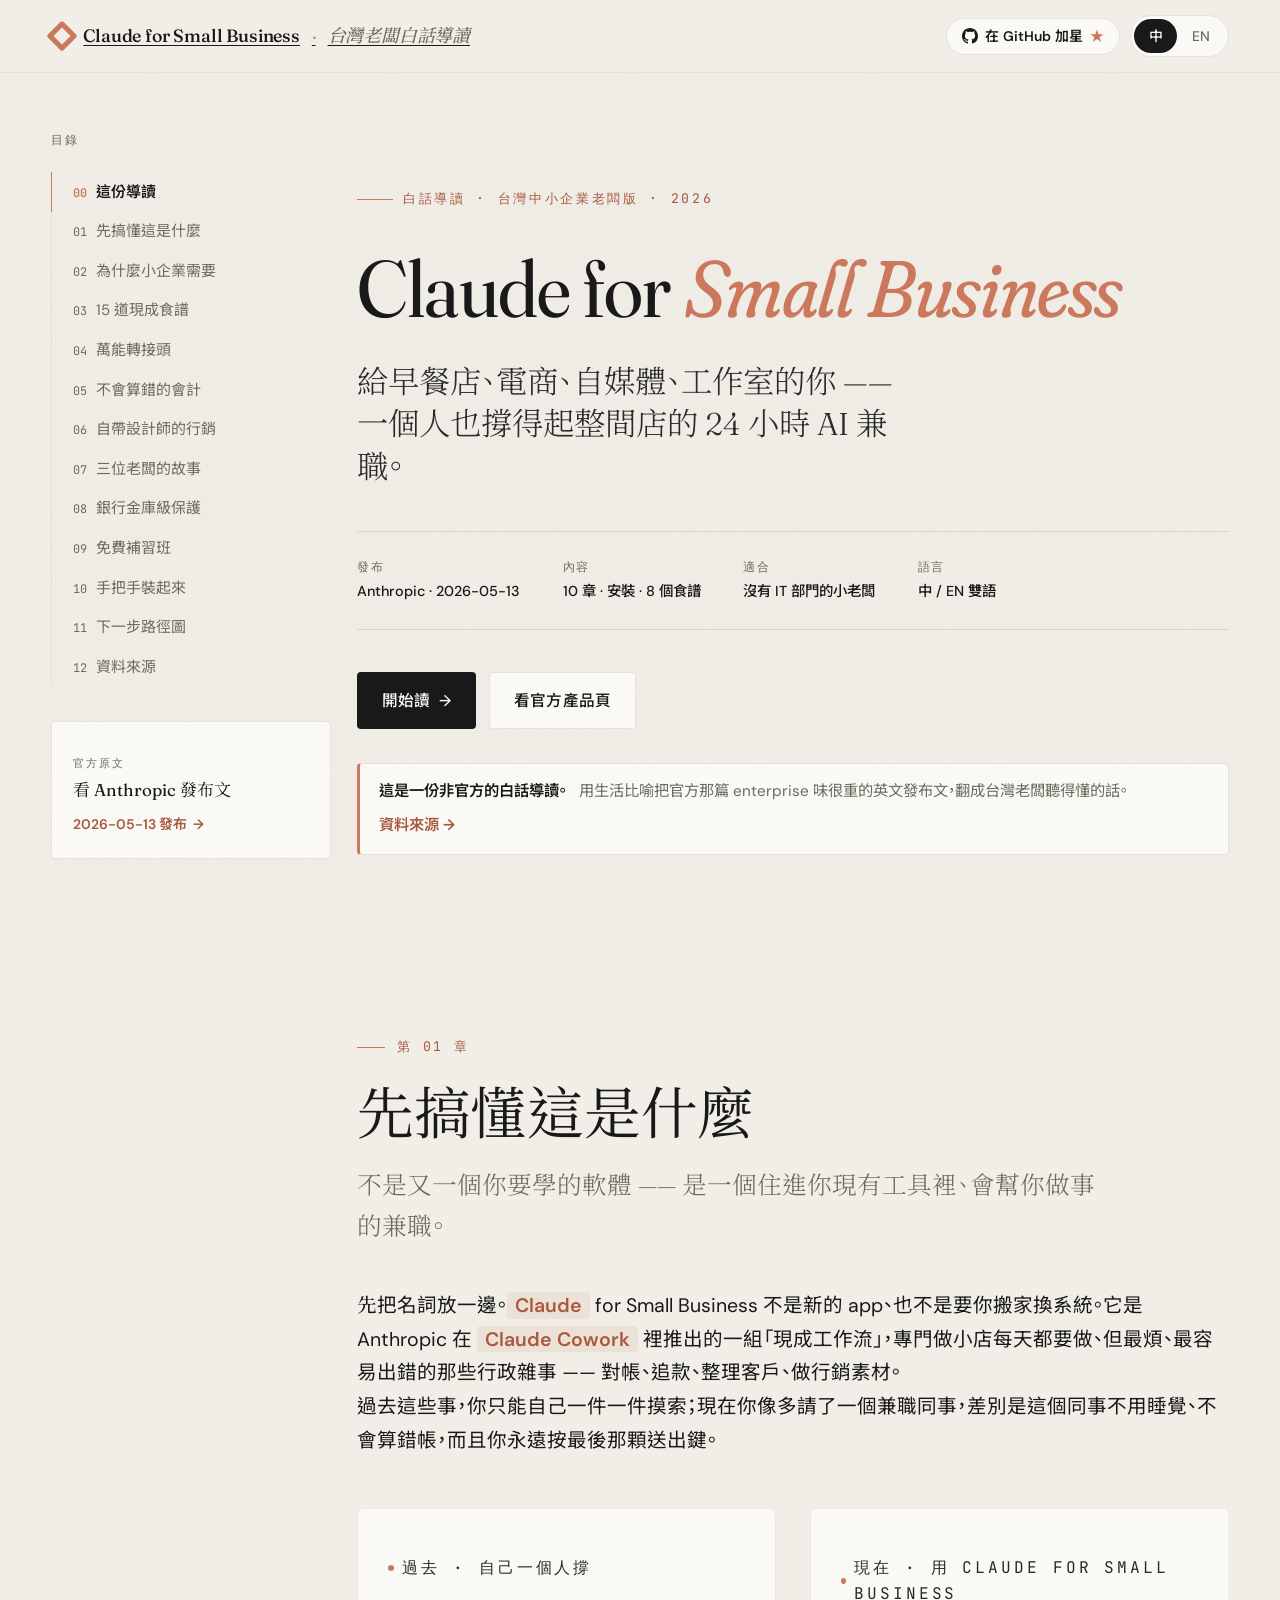
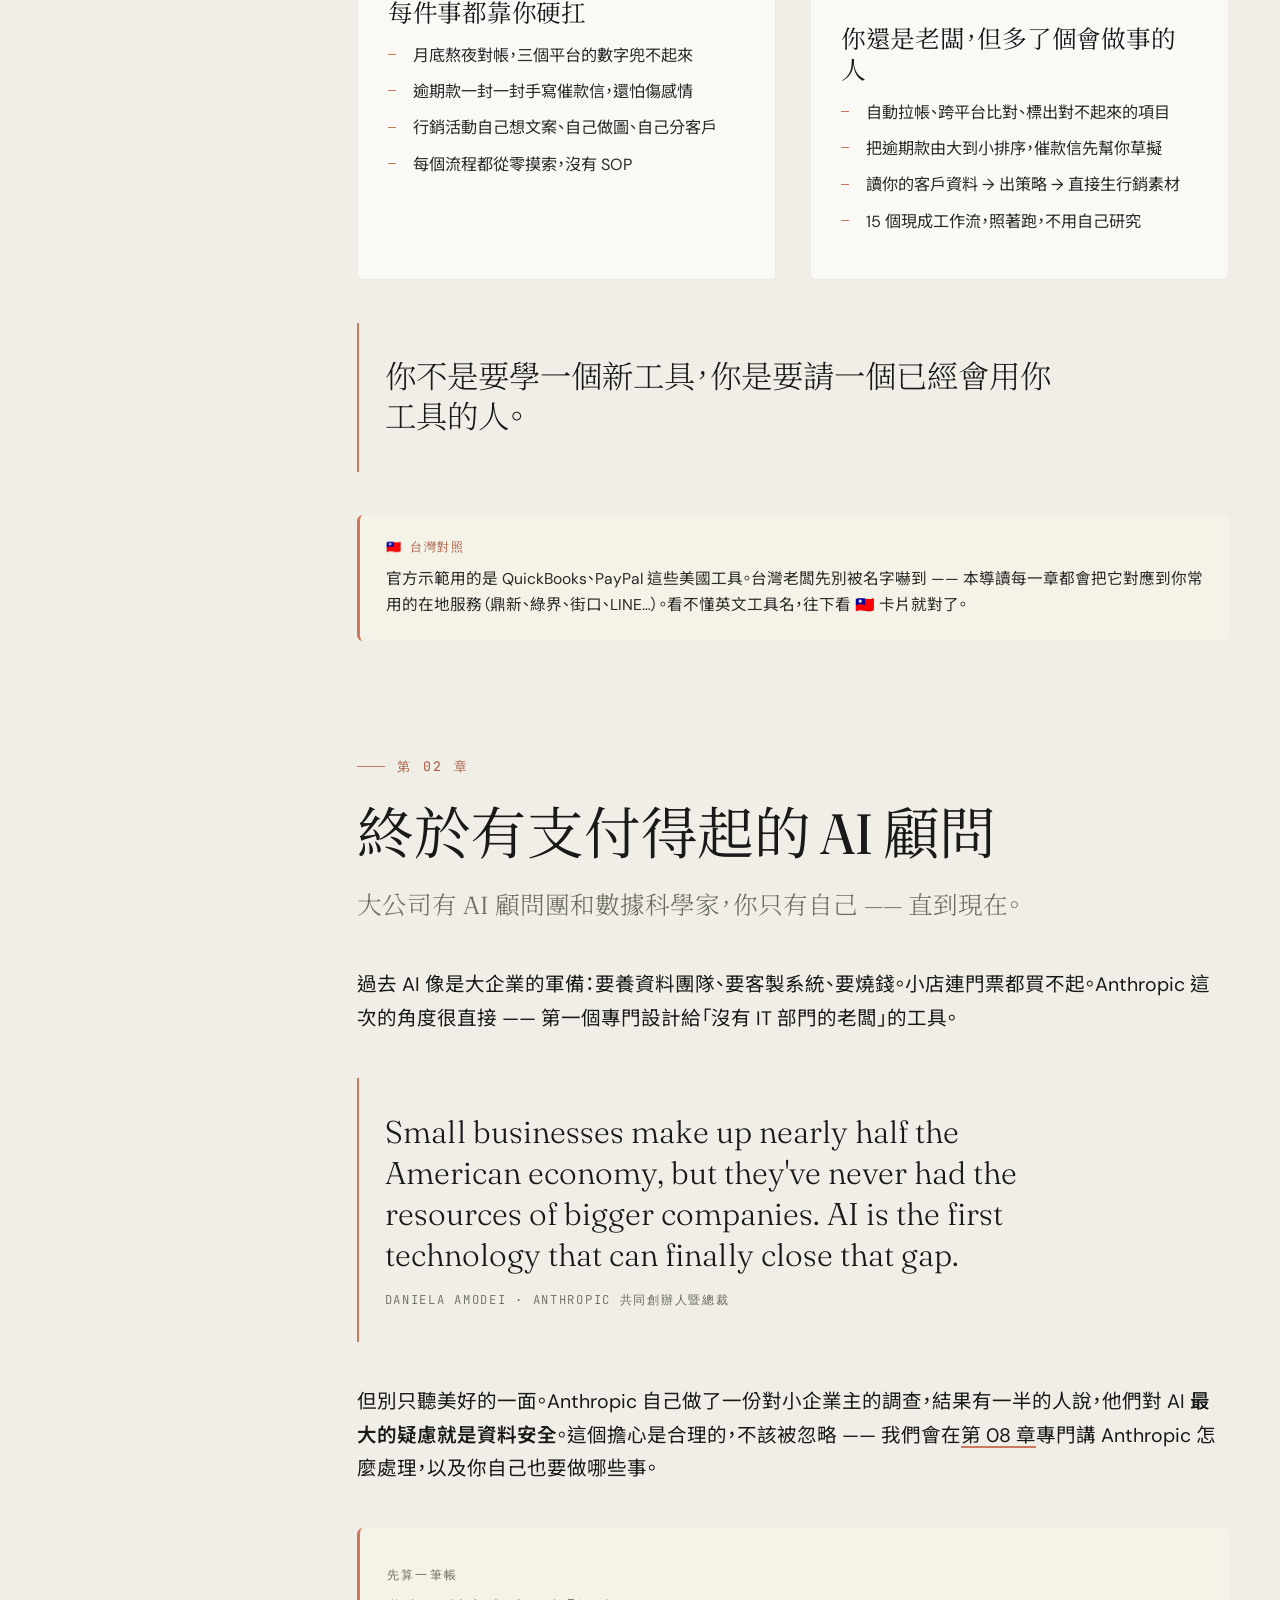
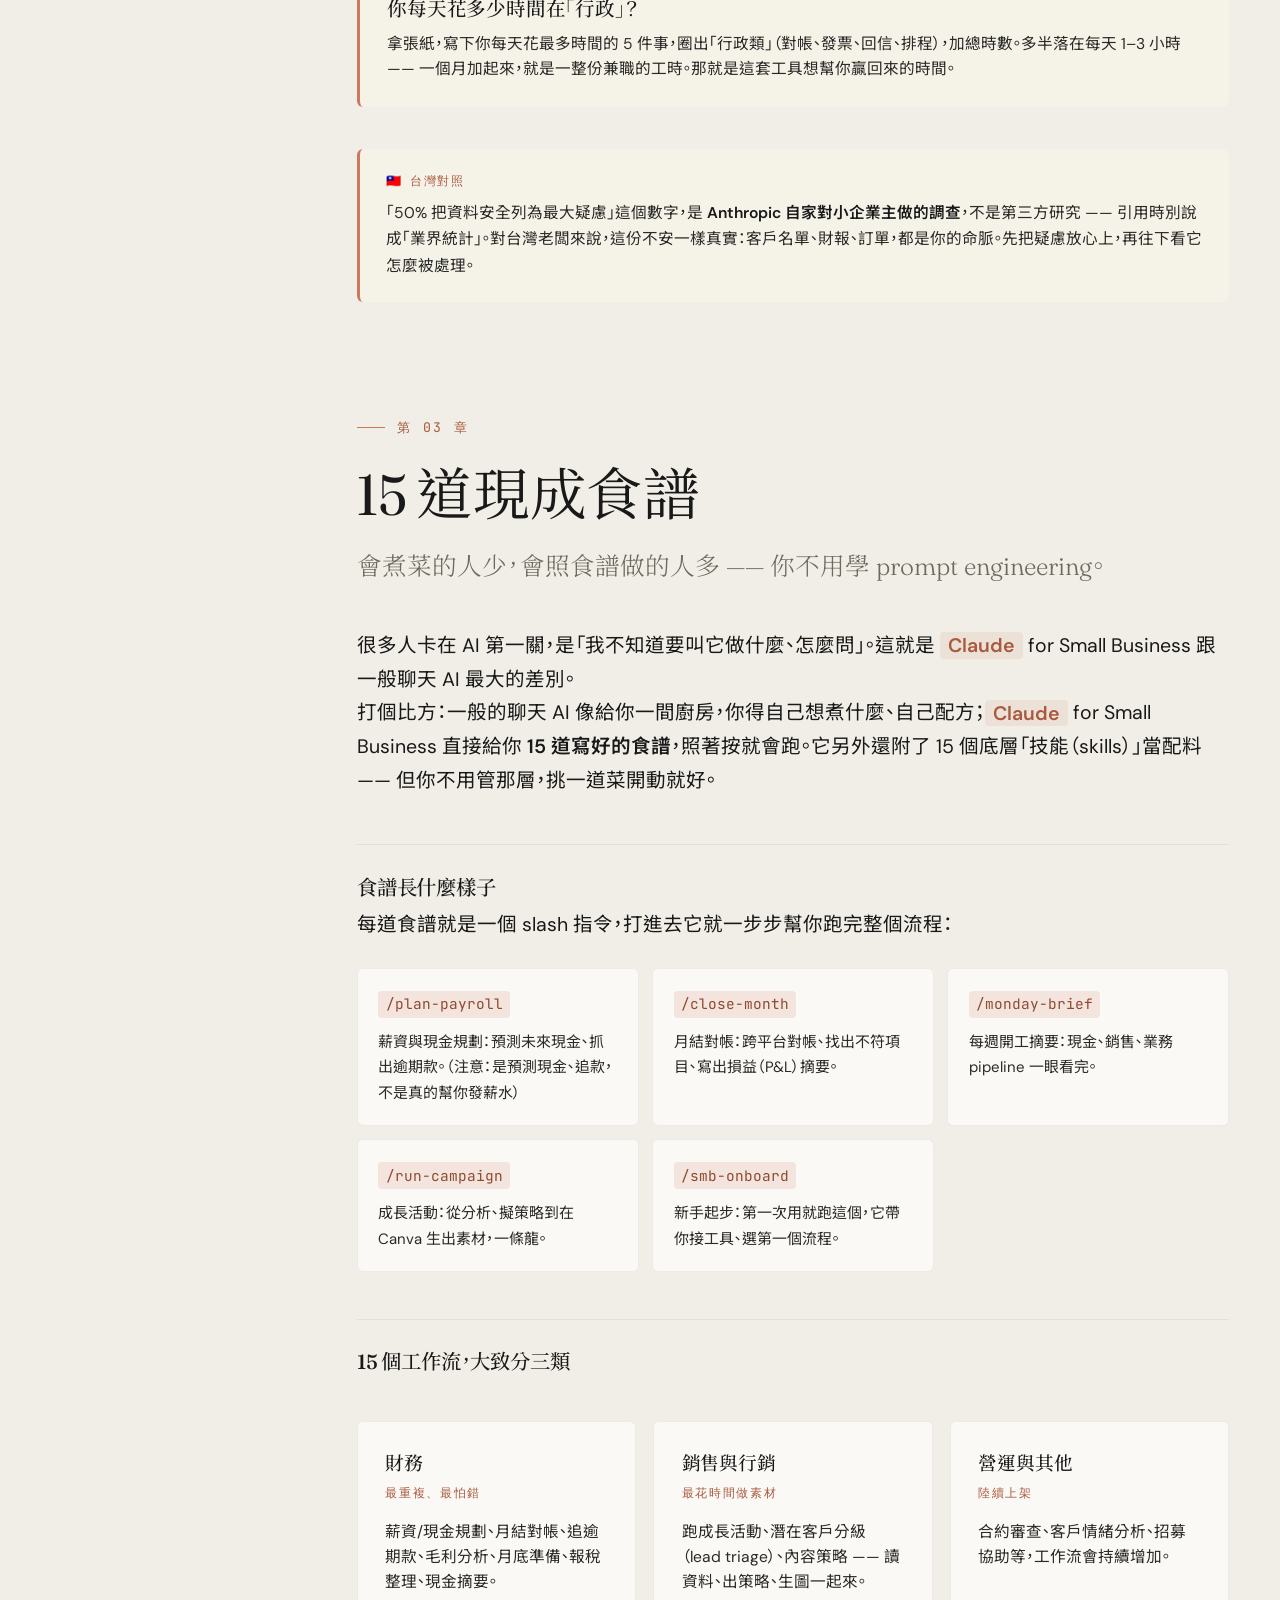
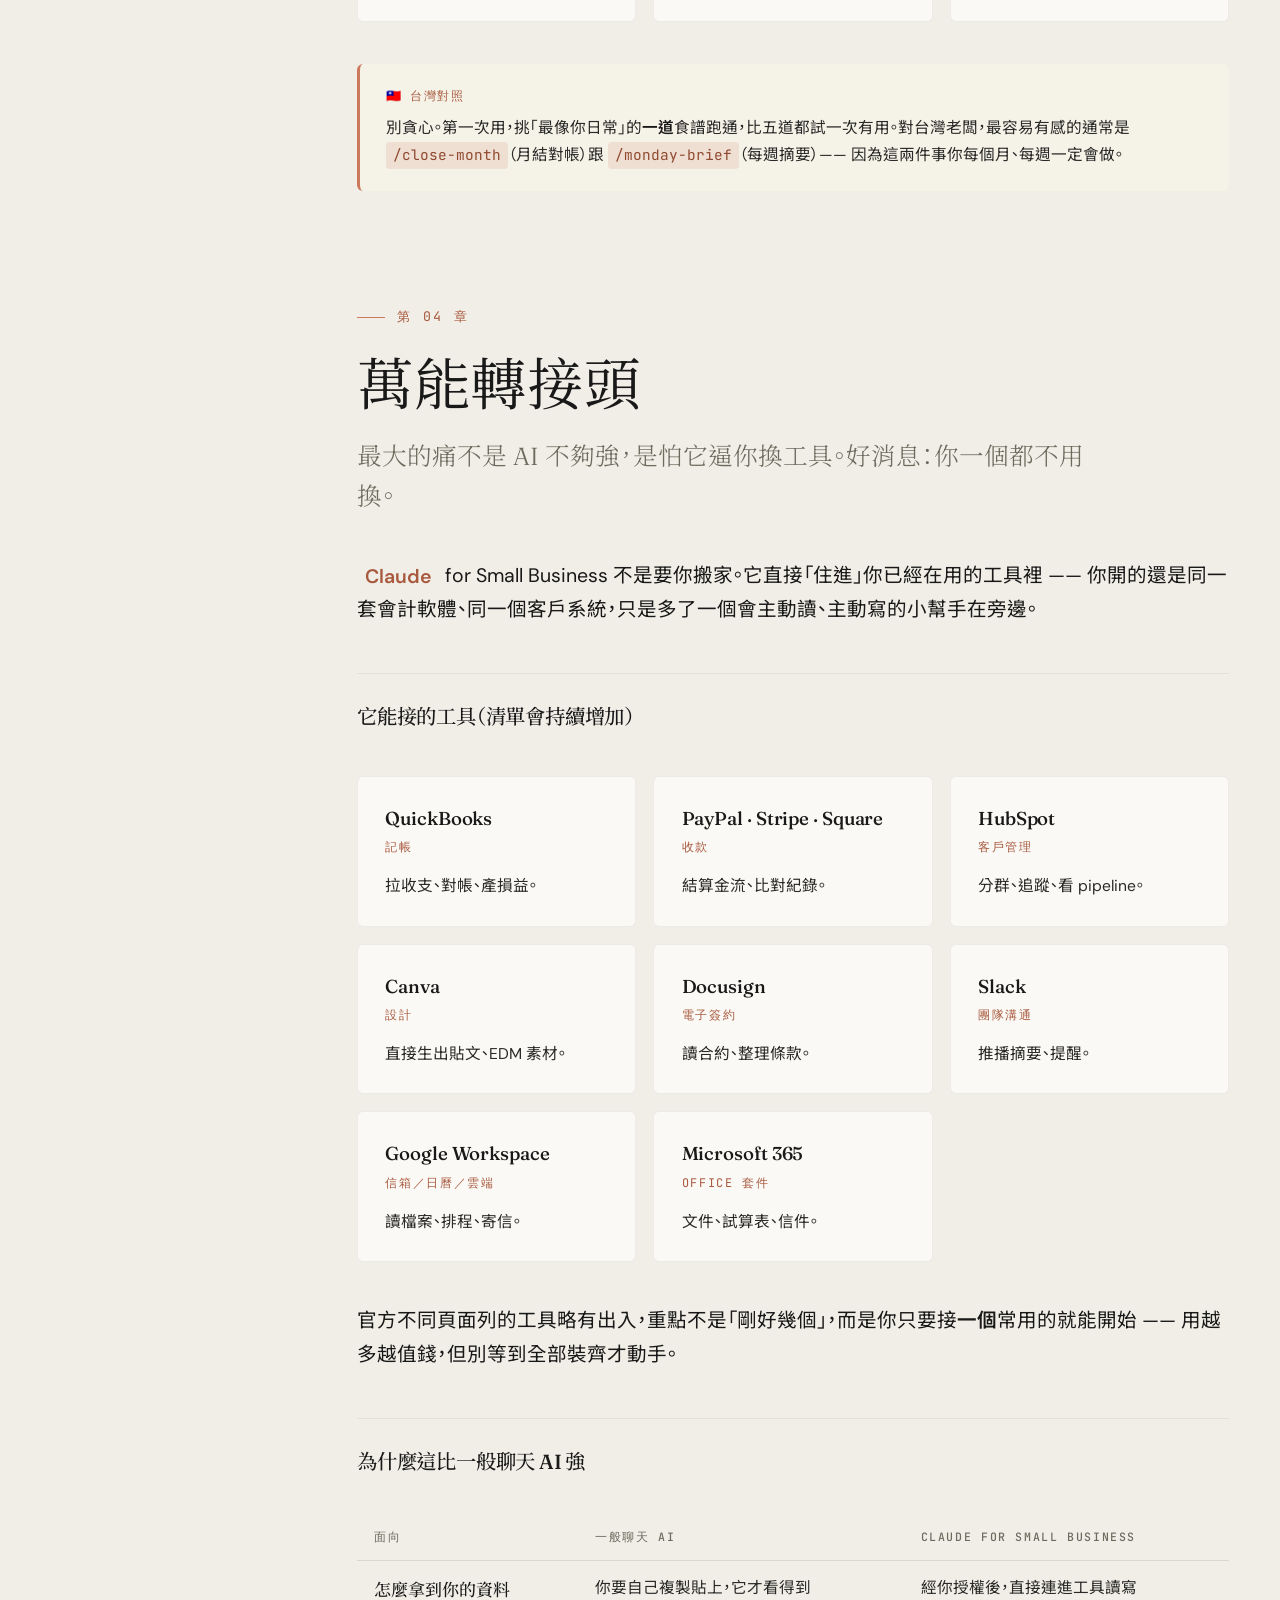
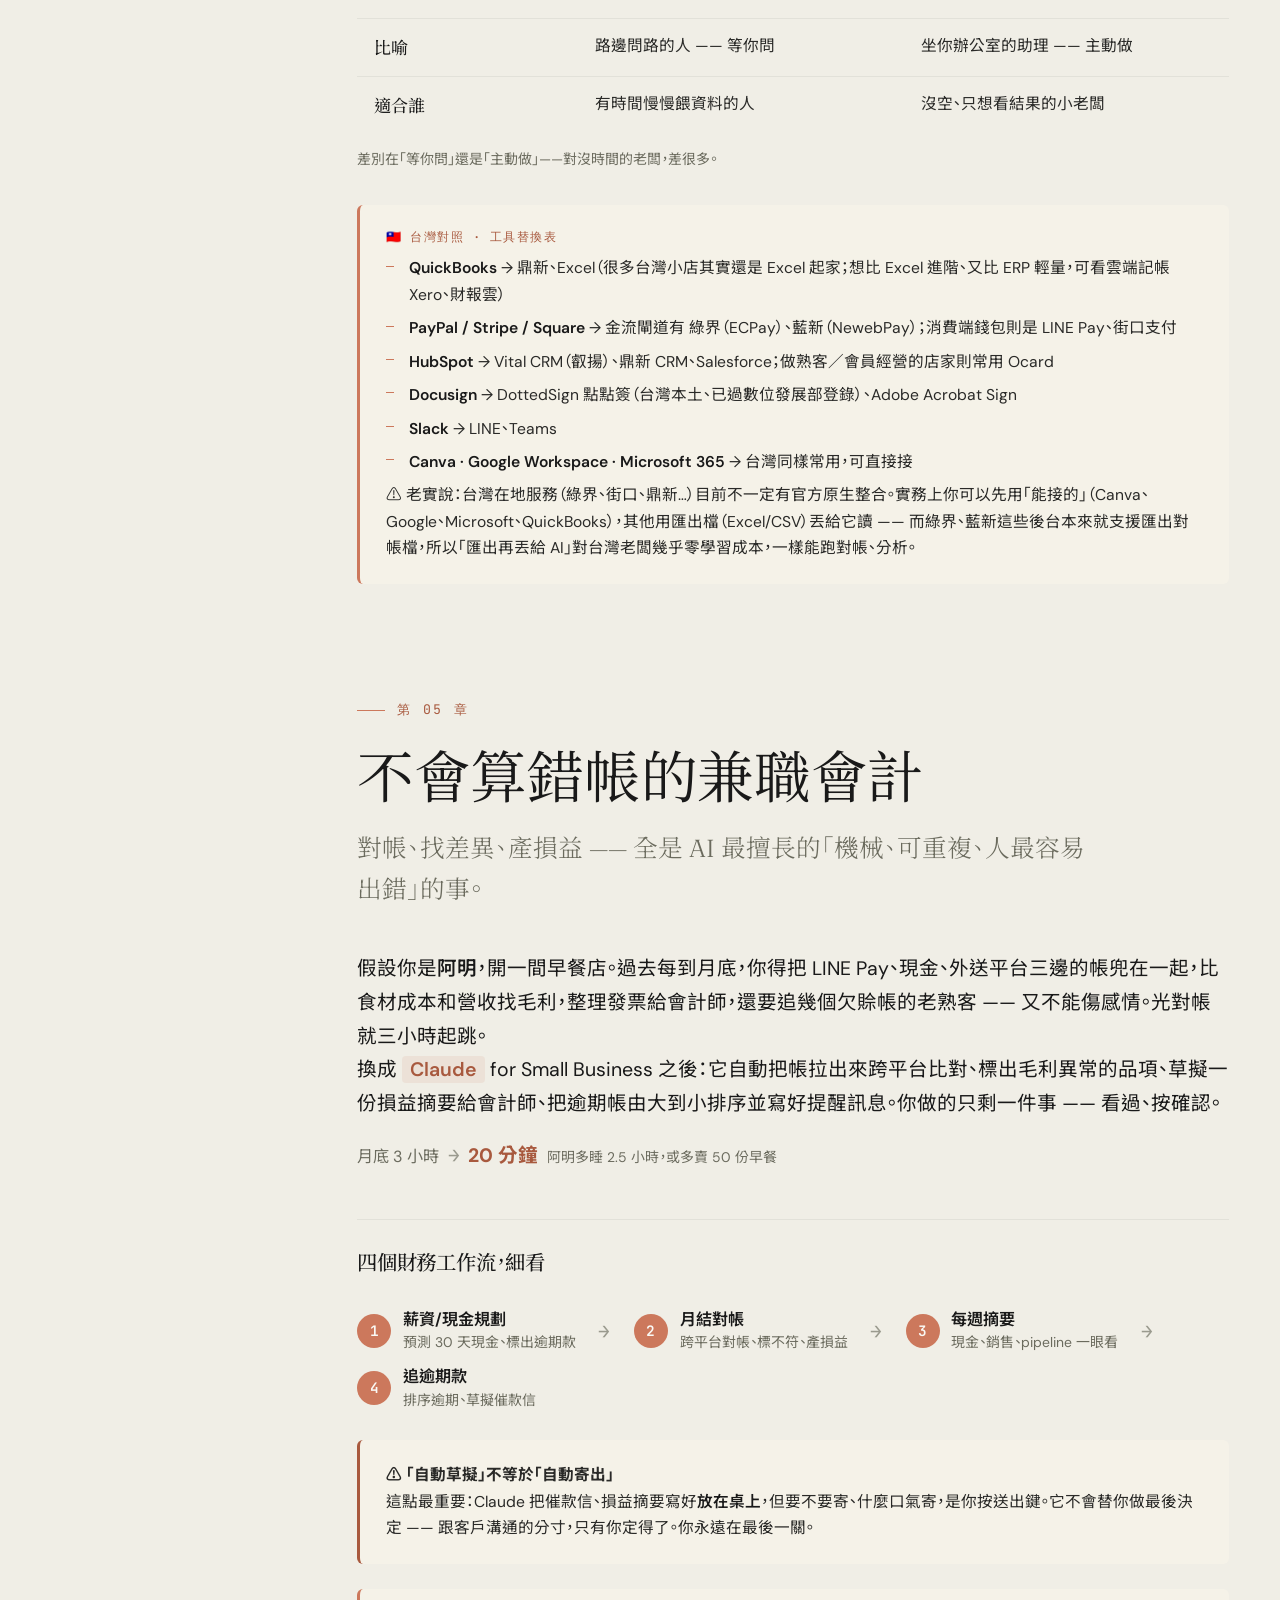
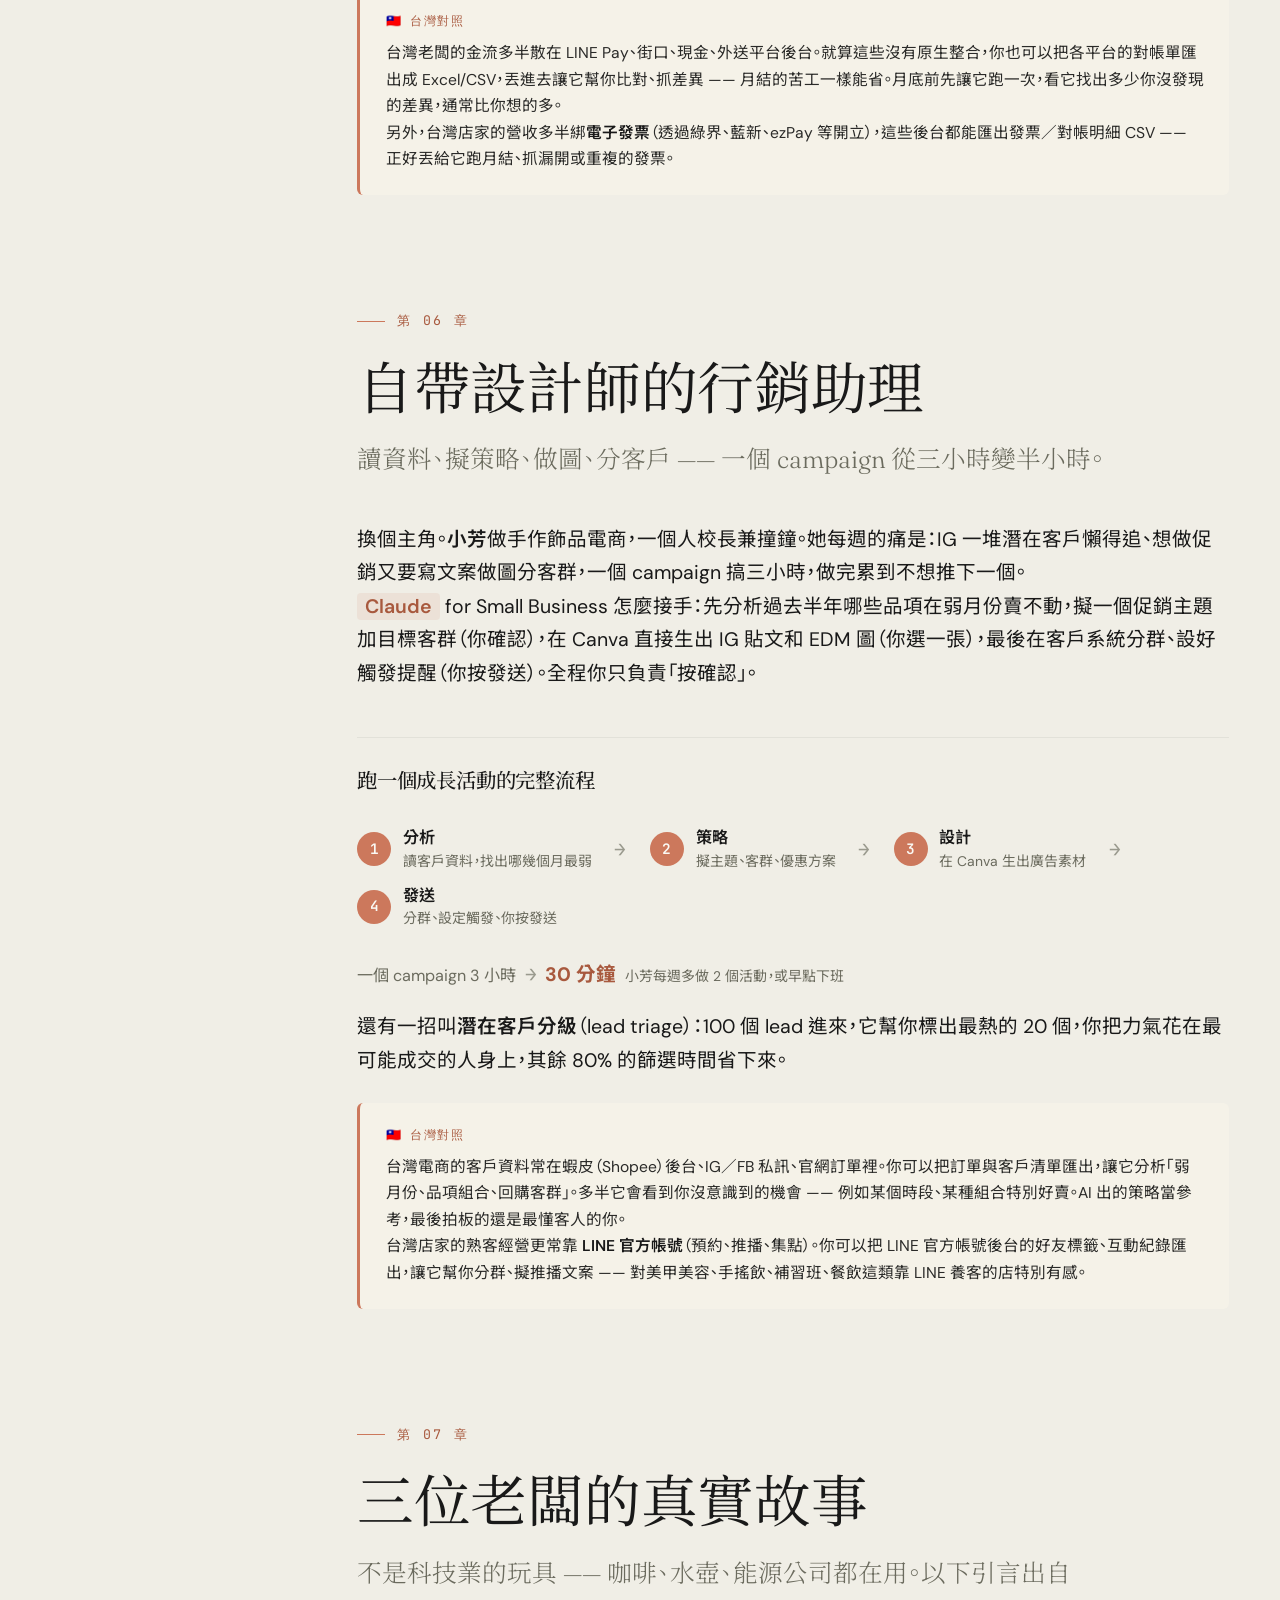
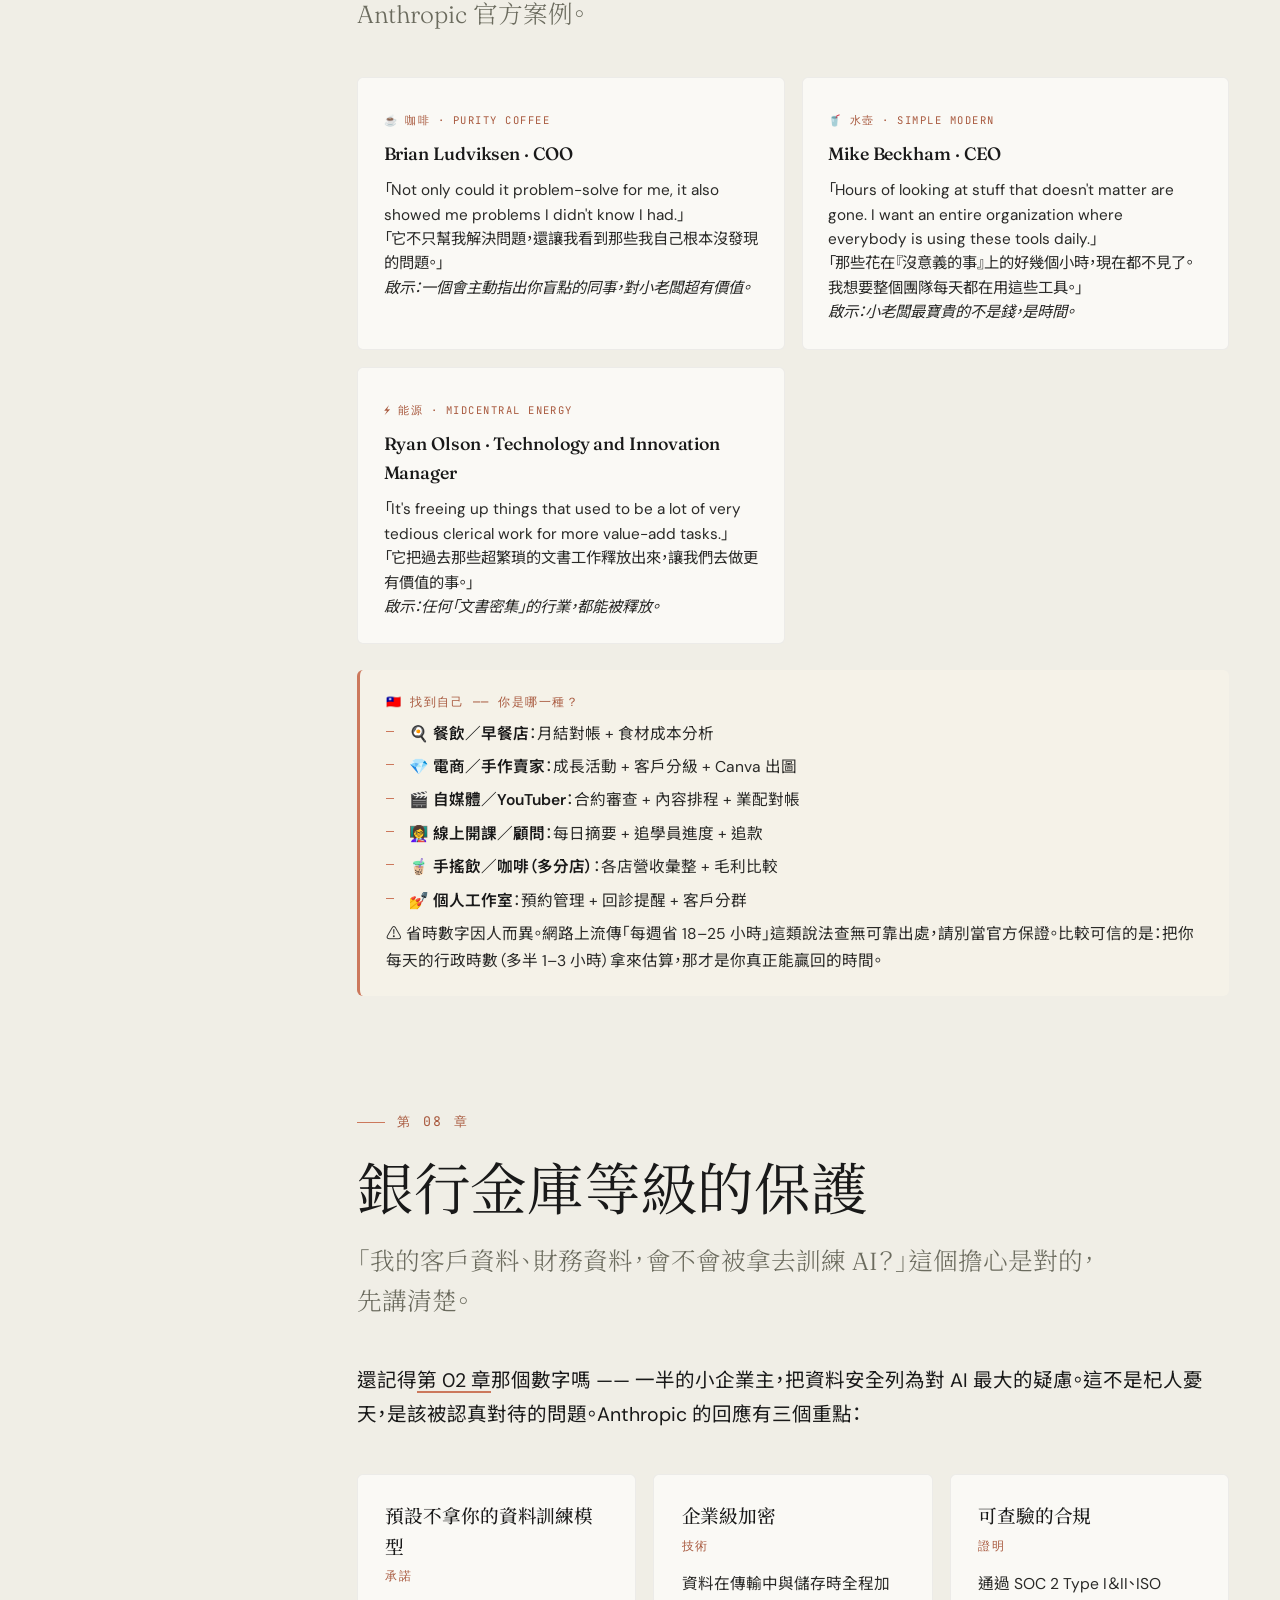
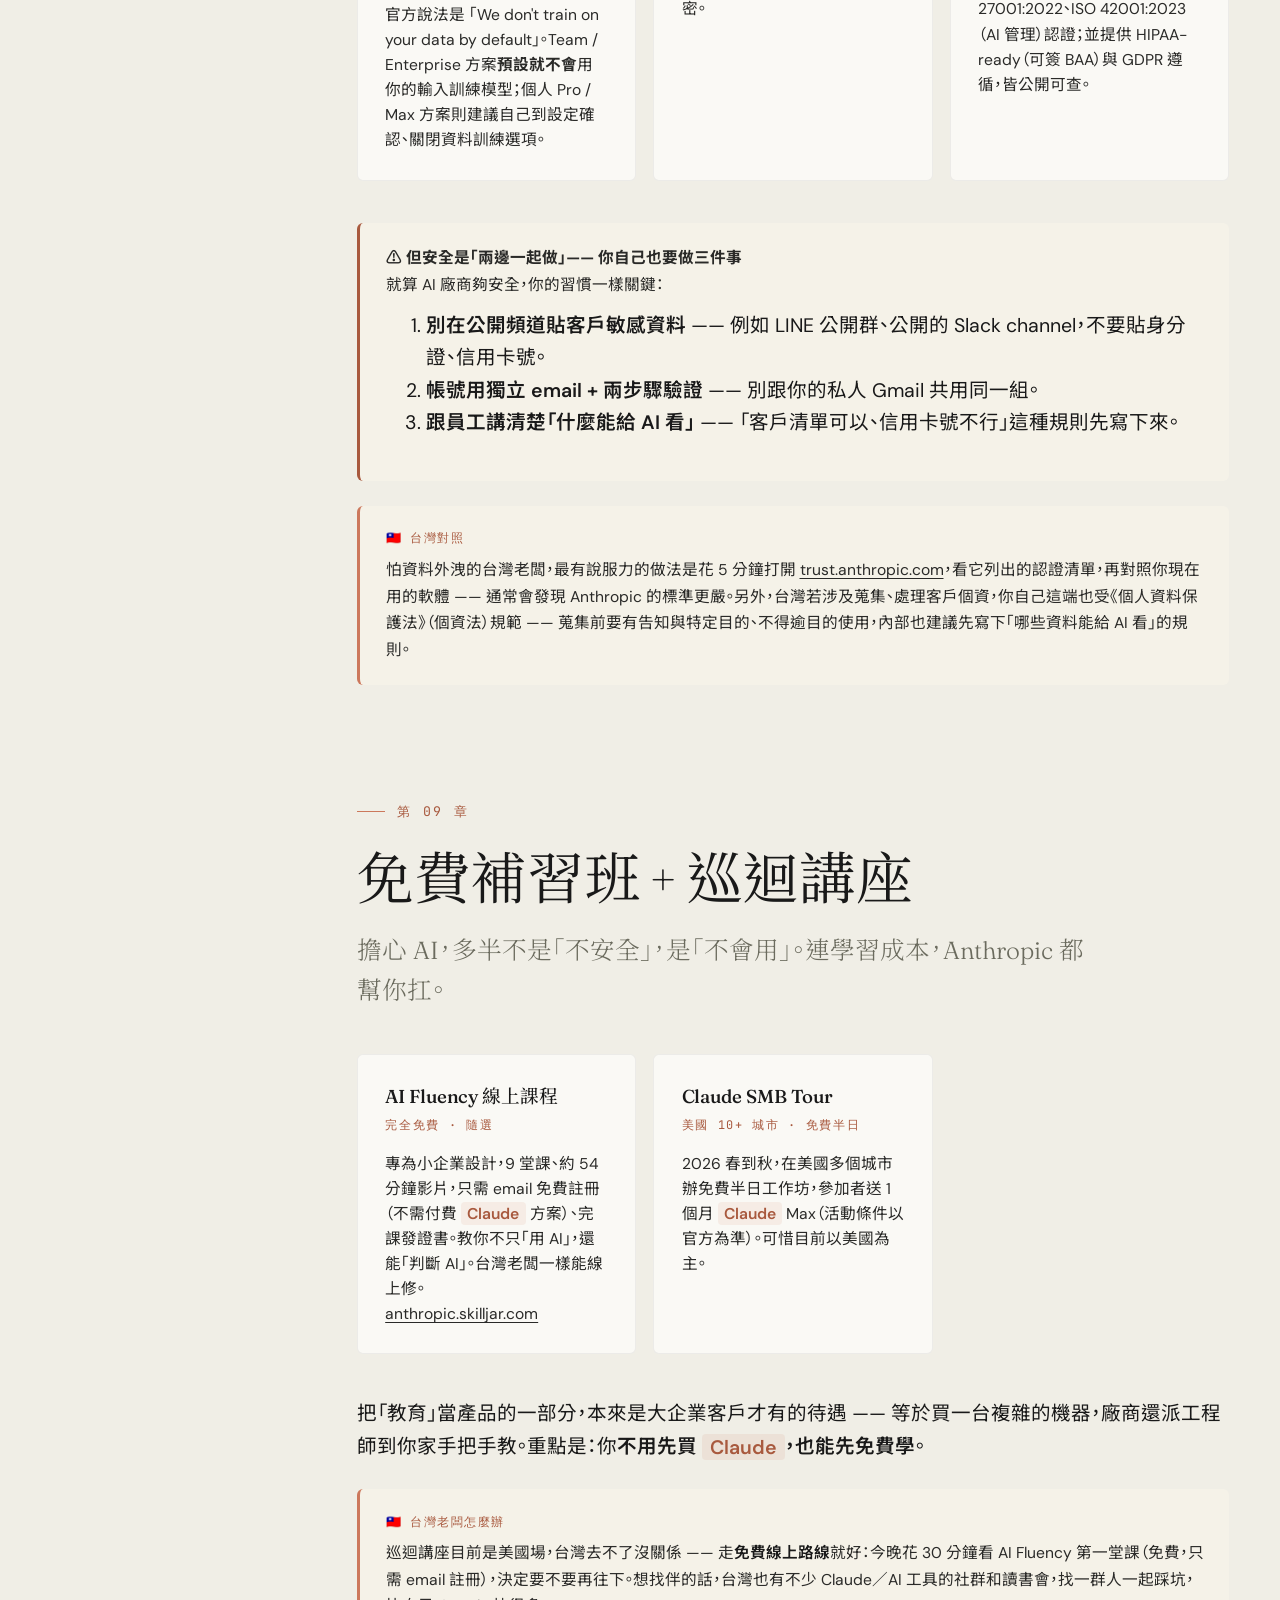
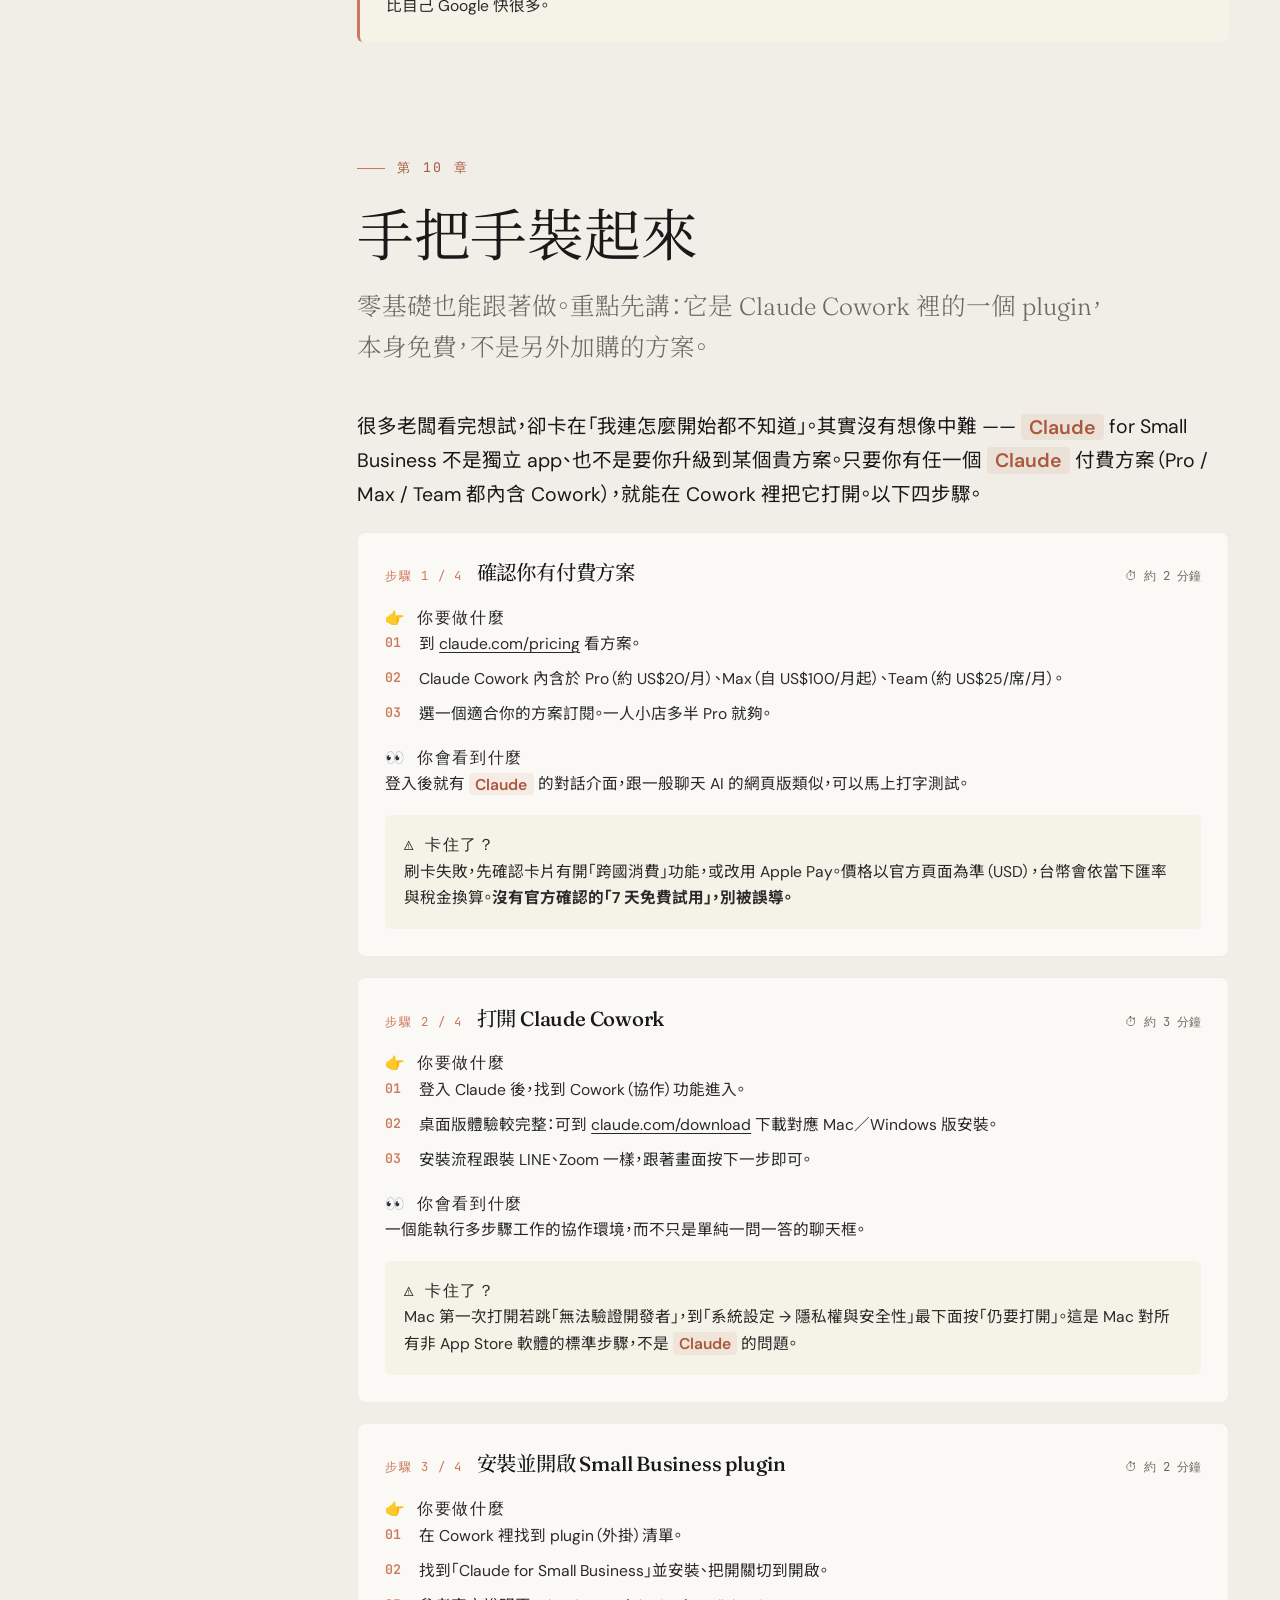
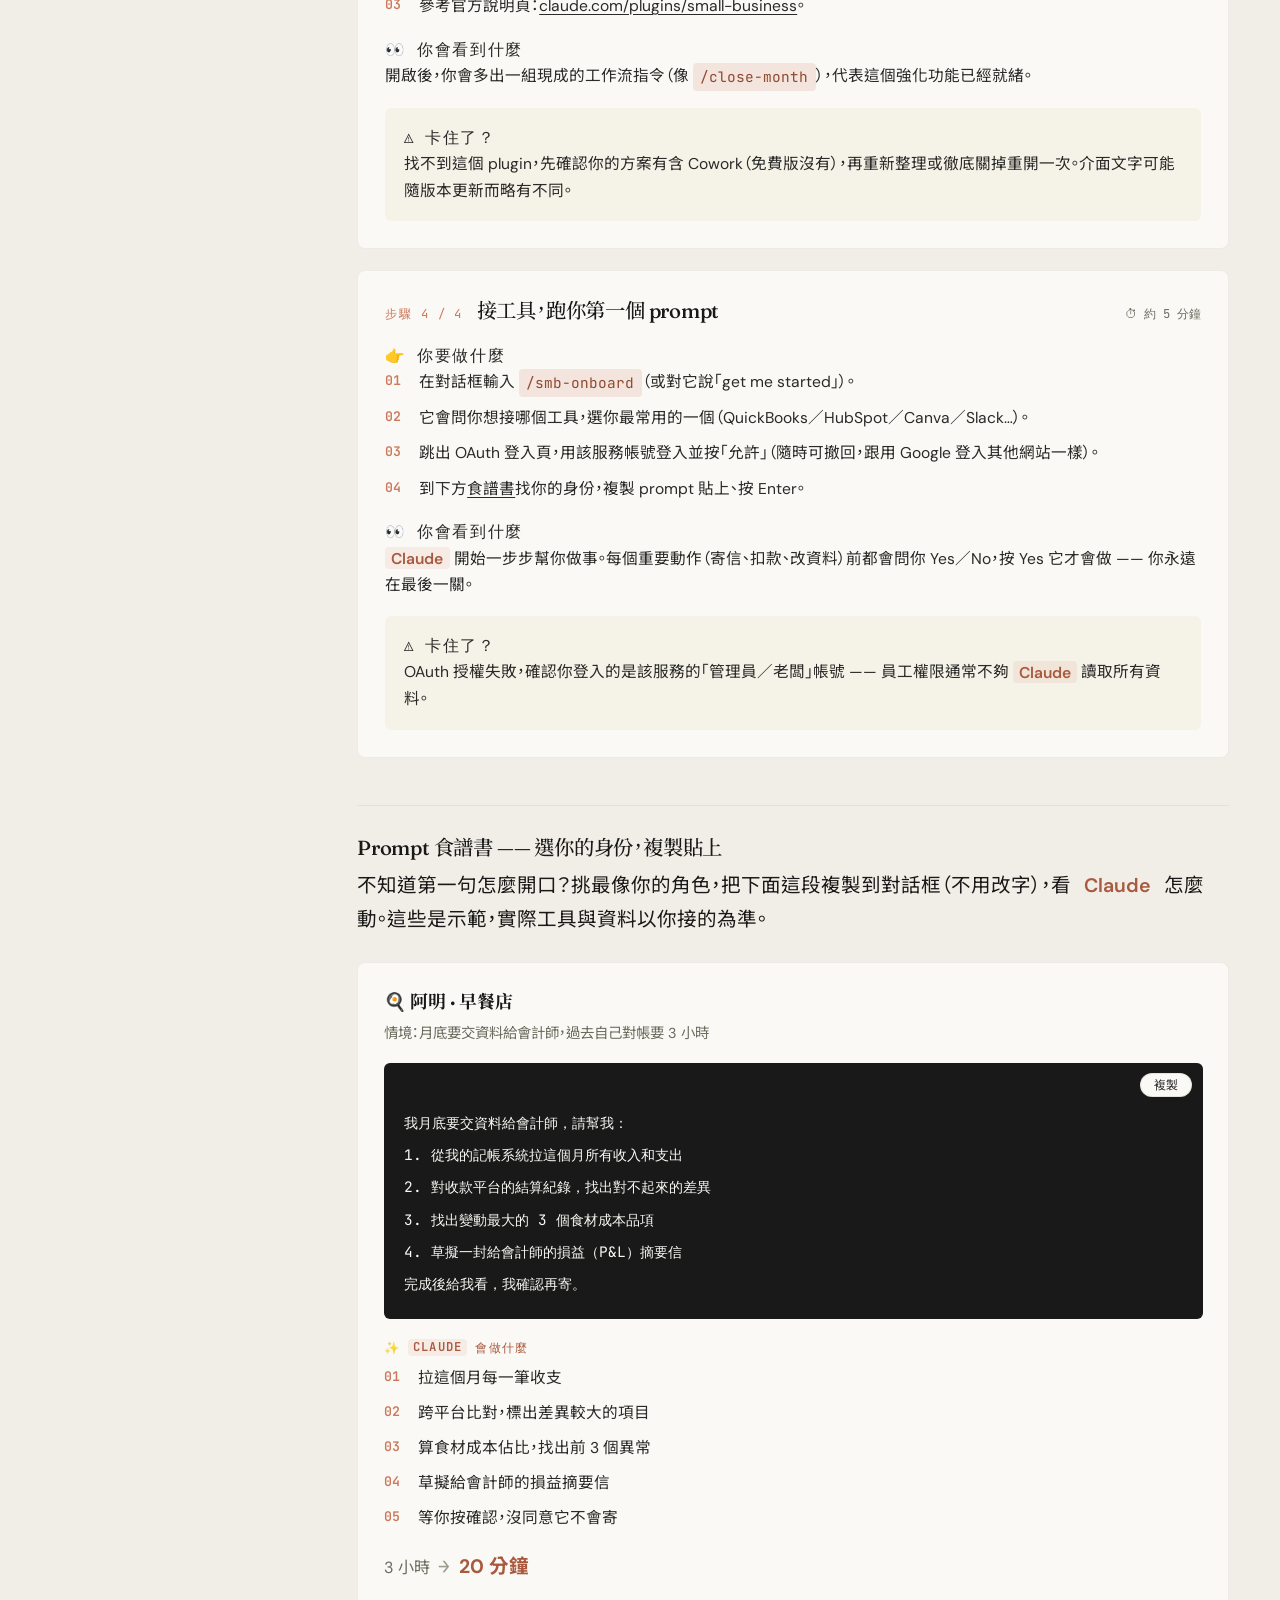
==== commit ec2e377d: "fix+optimize: apply 9-agent audit (facts, a11y, SEO, i18n) Facts (verified vs official): - AI Fluenc" ====
--- a/index.html
+++ b/index.html
@@ -4,18 +4,51 @@
 <meta charset="UTF-8">
 <meta name="viewport" content="width=device-width, initial-scale=1">
 <title>Claude for Small Business · 台灣老闆白話導讀</title>
-<meta name="description" content="把 Anthropic 的 Claude for Small Business 用白話比喻講給沒有 IT 部門的台灣小老闆聽 — 15 道現成工作流、接你既有工具、不會算錯的會計、自帶設計師的行銷助理，含手把手安裝與 8 個情境 prompt。中英雙語。">
+<meta name="description" content="把 Anthropic 的 Claude for Small Business 用白話比喻講給沒有 IT 部門的台灣小老闆聽：15 道現成工作流、接你既有工具、手把手安裝與 8 個台灣情境 prompt。中英雙語。">
+<link rel="canonical" href="https://tingwei161803.github.io/claude-small-business/">
+<link rel="alternate" hreflang="zh-Hant" href="https://tingwei161803.github.io/claude-small-business/">
+<link rel="alternate" hreflang="en" href="https://tingwei161803.github.io/claude-small-business/en/">
+<link rel="alternate" hreflang="x-default" href="https://tingwei161803.github.io/claude-small-business/">
 <meta property="og:title" content="Claude for Small Business · 台灣老闆白話導讀">
 <meta property="og:description" content="一個人也撐得起整間店的 24 小時 AI 兼職 — 白話比喻、台灣對照、手把手安裝。">
 <meta property="og:type" content="article">
+<meta property="og:url" content="https://tingwei161803.github.io/claude-small-business/">
 <meta property="og:locale" content="zh_TW">
+<meta property="og:locale:alternate" content="en_US">
+<meta property="og:site_name" content="Claude for Small Business · 台灣老闆白話導讀">
+<meta property="og:image" content="https://tingwei161803.github.io/claude-small-business/assets/og-cover.png">
+<meta property="og:image:width" content="1200">
+<meta property="og:image:height" content="630">
+<meta property="og:image:alt" content="Claude for Small Business · 台灣老闆白話導讀">
+<meta name="twitter:card" content="summary_large_image">
+<meta name="twitter:title" content="Claude for Small Business · 台灣老闆白話導讀">
+<meta name="twitter:description" content="一個人也撐得起整間店的 24 小時 AI 兼職 — 白話比喻、台灣對照、手把手安裝。">
+<meta name="twitter:image" content="https://tingwei161803.github.io/claude-small-business/assets/og-cover.png">
 <link rel="preconnect" href="https://fonts.googleapis.com">
 <link rel="preconnect" href="https://fonts.gstatic.com" crossorigin>
 <link href="https://fonts.googleapis.com/css2?family=Fraunces:ital,opsz,wght,SOFT@0,9..144,300..600,30..100;1,9..144,300..600,30..100&family=DM+Sans:wght@300;400;500;600;700&family=JetBrains+Mono:wght@400;500&family=Noto+Serif+TC:wght@300;400;500;700&family=Noto+Sans+TC:wght@300;400;500;700&display=swap" rel="stylesheet">
 <link rel="stylesheet" href="assets/styles.css">
 <link rel="icon" href="data:image/svg+xml,%3Csvg xmlns='http://www.w3.org/2000/svg' viewBox='0 0 16 16'%3E%3Crect width='10' height='10' x='3' y='3' fill='%23CC785C' transform='rotate(45 8 8)'/%3E%3Crect width='4' height='4' x='6' y='6' fill='%23F0EEE6' transform='rotate(45 8 8)'/%3E%3C/svg%3E">
+<script type="application/ld+json">
+{
+  "@context": "https://schema.org",
+  "@type": "Article",
+  "headline": "Claude for Small Business · 台灣老闆白話導讀",
+  "description": "把 Anthropic 的 Claude for Small Business 用白話比喻講給沒有 IT 部門的台灣小老闆聽。",
+  "inLanguage": "zh-Hant",
+  "datePublished": "2026-05-13",
+  "dateModified": "2026-05-21",
+  "author": { "@type": "Person", "name": "tingwei161803" },
+  "publisher": { "@type": "Person", "name": "tingwei161803" },
+  "mainEntityOfPage": "https://tingwei161803.github.io/claude-small-business/",
+  "image": "https://tingwei161803.github.io/claude-small-business/assets/og-cover.png",
+  "isBasedOn": "https://www.anthropic.com/news/claude-for-small-business"
+}
+</script>
 </head>
 <body>
+
+<a class="skip-link" href="#maincontent">跳到主要內容</a>
 
 <div class="progress" aria-hidden="true"></div>
 
@@ -24,7 +57,7 @@
     <a class="brand" href="#cover" aria-label="Claude for Small Business 台灣導讀 首頁">
       <span class="brand__mark" aria-hidden="true"></span>
       <span>Claude for Small Business</span>
-      <span class="brand__sep">·</span>
+      <span class="brand__sep" aria-hidden="true">·</span>
       <span class="brand__sub">台灣老闆白話導讀</span>
     </a>
     <div class="site-header__actions">
@@ -35,8 +68,8 @@
         <span class="ghstar__count" hidden></span>
       </a>
       <nav class="lang-switch" aria-label="語言 Language">
-        <a href="./" aria-current="true">中</a>
-        <a href="./en/" data-lang-link>EN</a>
+        <a href="./" aria-current="page">中</a>
+        <a href="./en/" data-lang-link lang="en">EN</a>
       </nav>
     </div>
   </div>
@@ -46,8 +79,8 @@
 
   <!-- ============ TOC ============ -->
   <aside class="toc" aria-label="目錄">
-    <button class="toc__toggle" type="button">目錄</button>
-    <div class="toc__panel">
+    <button class="toc__toggle" type="button" aria-expanded="false" aria-controls="toc-panel">目錄</button>
+    <div class="toc__panel" id="toc-panel">
       <p class="toc__label">目錄</p>
       <ol class="toc__list">
         <li class="toc__item" data-target="cover"><a href="#cover"><span class="toc__num">00</span>這份導讀</a></li>
@@ -74,7 +107,7 @@
   </aside>
 
   <!-- ============ MAIN ============ -->
-  <main class="main">
+  <main class="main" id="maincontent" tabindex="-1">
 
     <!-- ====== Cover / Hero ====== -->
     <section class="section hero" id="cover">
@@ -173,7 +206,7 @@
         <p>過去 AI 像是大企業的軍備：要養資料團隊、要客製系統、要燒錢。小店連門票都買不起。Anthropic 這次的角度很直接 —— 第一個專門設計給「沒有 IT 部門的老闆」的工具。</p>
       </div>
 
-      <blockquote class="pullquote">
+      <blockquote class="pullquote" lang="en">
         Small businesses make up nearly half the American economy, but they've never had the resources of bigger companies. AI is the first technology that can finally close that gap.
         <span class="pullquote__attr">Daniela Amodei · Anthropic 共同創辦人暨總裁</span>
       </blockquote>
@@ -302,14 +335,14 @@
         <p class="tw-note__label">🇹🇼 台灣對照 · 工具替換表</p>
         <div class="tw-note__body">
           <ul>
-            <li><strong>QuickBooks</strong> → 鼎新、Excel（很多台灣小店其實還是 Excel 起家）</li>
-            <li><strong>PayPal / Stripe / Square</strong> → 綠界、藍新、街口、Line Pay</li>
-            <li><strong>HubSpot</strong> → 行動百分百、Salesforce</li>
-            <li><strong>Docusign</strong> → iSign、Adobe Sign</li>
+            <li><strong>QuickBooks</strong> → 鼎新、Excel（很多台灣小店其實還是 Excel 起家；想比 Excel 進階、又比 ERP 輕量，可看雲端記帳 Xero、財報雲）</li>
+            <li><strong>PayPal / Stripe / Square</strong> → 金流閘道有 綠界（ECPay）、藍新（NewebPay）；消費端錢包則是 LINE Pay、街口支付</li>
+            <li><strong>HubSpot</strong> → Vital CRM（叡揚）、鼎新 CRM、Salesforce；做熟客／會員經營的店家則常用 Ocard</li>
+            <li><strong>Docusign</strong> → DottedSign 點點簽（台灣本土、已過數位發展部登錄）、Adobe Acrobat Sign</li>
             <li><strong>Slack</strong> → LINE、Teams</li>
             <li><strong>Canva · Google Workspace · Microsoft 365</strong> → 台灣同樣常用，可直接接</li>
           </ul>
-          <p>⚠️ 老實說：台灣在地服務（綠界、街口、鼎新…）目前不一定有官方原生整合。實務上你可以先用「能接的」（Canva、Google、Microsoft、QuickBooks），其他用匯出檔（Excel/CSV）丟給它讀，一樣能跑對帳、分析。</p>
+          <p>⚠️ 老實說：台灣在地服務（綠界、街口、鼎新…）目前不一定有官方原生整合。實務上你可以先用「能接的」（Canva、Google、Microsoft、QuickBooks），其他用匯出檔（Excel/CSV）丟給它讀 —— 而綠界、藍新這些後台本來就支援匯出對帳檔，所以「匯出再丟給 AI」對台灣老闆幾乎零學習成本，一樣能跑對帳、分析。</p>
         </div>
       </aside>
     </section>
@@ -346,6 +379,7 @@
         <p class="tw-note__label">🇹🇼 台灣對照</p>
         <div class="tw-note__body">
           <p>台灣老闆的金流多半散在 LINE Pay、街口、現金、外送平台後台。就算這些沒有原生整合，你也可以把各平台的對帳單匯出成 Excel/CSV，丟進去讓它幫你比對、抓差異 —— 月結的苦工一樣能省。月底前先讓它跑一次，看它找出多少你沒發現的差異，通常比你想的多。</p>
+          <p>另外，台灣店家的營收多半綁<strong>電子發票</strong>（透過綠界、藍新、ezPay 等開立），這些後台都能匯出發票／對帳明細 CSV —— 正好丟給它跑月結、抓漏開或重複的發票。</p>
         </div>
       </aside>
     </section>
@@ -380,7 +414,8 @@
       <aside class="tw-note">
         <p class="tw-note__label">🇹🇼 台灣對照</p>
         <div class="tw-note__body">
-          <p>台灣電商的客戶資料常在蝦皮後台、IG/FB 私訊、官網訂單裡。你可以把訂單與客戶清單匯出，讓它分析「弱月份、品項組合、回購客群」。多半它會看到你沒意識到的機會 —— 例如某個時段、某種組合特別好賣。AI 出的策略當參考，最後拍板的還是最懂客人的你。</p>
+          <p>台灣電商的客戶資料常在蝦皮（Shopee）後台、IG／FB 私訊、官網訂單裡。你可以把訂單與客戶清單匯出，讓它分析「弱月份、品項組合、回購客群」。多半它會看到你沒意識到的機會 —— 例如某個時段、某種組合特別好賣。AI 出的策略當參考，最後拍板的還是最懂客人的你。</p>
+          <p>台灣店家的熟客經營更常靠 <strong>LINE 官方帳號</strong>（預約、推播、集點）。你可以把 LINE 官方帳號後台的好友標籤、互動紀錄匯出，讓它幫你分群、擬推播文案 —— 對美甲美容、手搖飲、補習班、餐飲這類靠 LINE 養客的店特別有感。</p>
         </div>
       </aside>
     </section>
@@ -397,17 +432,17 @@
         <div class="story">
           <p class="story__tag">☕ 咖啡 · Purity Coffee</p>
           <p class="story__name">Brian Ludviksen · COO</p>
-          <p class="story__body">「它不只幫我解決問題，還讓我看到那些我自己根本沒發現的問題。」<br><em>啟示：一個會主動指出你盲點的同事，對小老闆超有價值。</em></p>
+          <p class="story__body"><span lang="en">「Not only could it problem-solve for me, it also showed me problems I didn't know I had.」</span><br>「它不只幫我解決問題，還讓我看到那些我自己根本沒發現的問題。」<br><em>啟示：一個會主動指出你盲點的同事，對小老闆超有價值。</em></p>
         </div>
         <div class="story">
           <p class="story__tag">🥤 水壺 · Simple Modern</p>
           <p class="story__name">Mike Beckham · CEO</p>
-          <p class="story__body">「那些花在『沒意義的事』上的好幾個小時，現在都不見了。我想要整個團隊每天都在用這些工具。」<br><em>啟示：小老闆最寶貴的不是錢，是時間。</em></p>
+          <p class="story__body"><span lang="en">「Hours of looking at stuff that doesn't matter are gone. I want an entire organization where everybody is using these tools daily.」</span><br>「那些花在『沒意義的事』上的好幾個小時，現在都不見了。我想要整個團隊每天都在用這些工具。」<br><em>啟示：小老闆最寶貴的不是錢，是時間。</em></p>
         </div>
         <div class="story">
           <p class="story__tag">⚡ 能源 · MidCentral Energy</p>
           <p class="story__name">Ryan Olson · Technology and Innovation Manager</p>
-          <p class="story__body">「它把過去那些超繁瑣的文書工作釋放出來，讓我們去做更有價值的事。」<br><em>啟示：任何「文書密集」的行業，都能被釋放。</em></p>
+          <p class="story__body"><span lang="en">「It's freeing up things that used to be a lot of very tedious clerical work for more value-add tasks.」</span><br>「它把過去那些超繁瑣的文書工作釋放出來，讓我們去做更有價值的事。」<br><em>啟示：任何「文書密集」的行業，都能被釋放。</em></p>
         </div>
       </div>
 
@@ -440,9 +475,9 @@
       </div>
 
       <div class="tools">
-        <div class="tool"><p class="tool__name">不拿你的資料訓練模型</p><span class="tool__when">承諾</span><p class="tool__desc">商用產品預設不會用你的輸入、檔案、客戶名單去訓練 Claude。官方一句話：「We don't train on your data.」</p></div>
+        <div class="tool"><p class="tool__name">預設不拿你的資料訓練模型</p><span class="tool__when">承諾</span><p class="tool__desc">官方說法是 <span lang="en">「We don't train on your data by default」</span>。Team / Enterprise 方案<strong>預設就不會</strong>用你的輸入訓練模型；個人 Pro / Max 方案則建議自己到設定確認、關閉資料訓練選項。</p></div>
         <div class="tool"><p class="tool__name">企業級加密</p><span class="tool__when">技術</span><p class="tool__desc">資料在傳輸中與儲存時全程加密。</p></div>
-        <div class="tool"><p class="tool__name">可查驗的合規認證</p><span class="tool__when">證明</span><p class="tool__desc">SOC 2 Type I＆II、ISO 27001、ISO 42001（AI 管理）、HIPAA、GDPR 等，公開可查。</p></div>
+        <div class="tool"><p class="tool__name">可查驗的合規</p><span class="tool__when">證明</span><p class="tool__desc">通過 SOC 2 Type I＆II、ISO 27001:2022、ISO 42001:2023（AI 管理）認證；並提供 HIPAA-ready（可簽 BAA）與 GDPR 遵循，皆公開可查。</p></div>
       </div>
 
       <aside class="warn">
@@ -458,7 +493,7 @@
       <aside class="tw-note">
         <p class="tw-note__label">🇹🇼 台灣對照</p>
         <div class="tw-note__body">
-          <p>怕資料外洩的台灣老闆，最有說服力的做法是花 5 分鐘打開 <a href="https://trust.anthropic.com" target="_blank" rel="noopener">trust.anthropic.com</a>，看它列出的認證清單，再對照你現在用的軟體 —— 通常會發現 Anthropic 的標準更嚴。另外，台灣若涉及個資，記得你自己這端也受《個人資料保護法》規範，內部規則要一併建立。</p>
+          <p>怕資料外洩的台灣老闆，最有說服力的做法是花 5 分鐘打開 <a href="https://trust.anthropic.com" target="_blank" rel="noopener">trust.anthropic.com</a>，看它列出的認證清單，再對照你現在用的軟體 —— 通常會發現 Anthropic 的標準更嚴。另外，台灣若涉及蒐集、處理客戶個資，你自己這端也受《個人資料保護法》（個資法）規範 —— 蒐集前要有告知與特定目的、不得逾目的使用，內部也建議先寫下「哪些資料能給 AI 看」的規則。</p>
         </div>
       </aside>
     </section>
@@ -475,12 +510,12 @@
         <div class="tool">
           <p class="tool__name">AI Fluency 線上課程</p>
           <span class="tool__when">完全免費 · 隨選</span>
-          <p class="tool__desc">專為小企業設計，9 堂課、約 54 分鐘影片，免帳號就能看、完課發證書。教你不只「用 AI」，還能「判斷 AI」。台灣老闆一樣能線上修。<br><a href="https://anthropic.skilljar.com/ai-fluency-for-small-businesses" target="_blank" rel="noopener">anthropic.skilljar.com</a></p>
+          <p class="tool__desc">專為小企業設計，9 堂課、約 54 分鐘影片，只需 email 免費註冊（不需付費 Claude 方案）、完課發證書。教你不只「用 AI」，還能「判斷 AI」。台灣老闆一樣能線上修。<br><a href="https://anthropic.skilljar.com/ai-fluency-for-small-businesses" target="_blank" rel="noopener">anthropic.skilljar.com</a></p>
         </div>
         <div class="tool">
           <p class="tool__name">Claude SMB Tour</p>
           <span class="tool__when">美國 10+ 城市 · 免費半日</span>
-          <p class="tool__desc">2026 春到秋，在美國多個城市辦免費半日工作坊，參加者送 1 個月 Claude Max。可惜目前以美國為主。</p>
+          <p class="tool__desc">2026 春到秋，在美國多個城市辦免費半日工作坊，參加者送 1 個月 Claude Max（活動條件以官方為準）。可惜目前以美國為主。</p>
         </div>
       </div>
 
@@ -491,7 +526,7 @@
       <aside class="tw-note">
         <p class="tw-note__label">🇹🇼 台灣老闆怎麼辦</p>
         <div class="tw-note__body">
-          <p>巡迴講座目前是美國場，台灣去不了沒關係 —— 走<strong>免費線上路線</strong>就好：今晚花 30 分鐘看 AI Fluency 第一堂課（一樣免費、免帳號），決定要不要再往下。想找伴的話，台灣也有不少 Claude／AI 工具的社群和讀書會，找一群人一起踩坑，比自己 Google 快很多。</p>
+          <p>巡迴講座目前是美國場，台灣去不了沒關係 —— 走<strong>免費線上路線</strong>就好：今晚花 30 分鐘看 AI Fluency 第一堂課（免費，只需 email 註冊），決定要不要再往下。想找伴的話，台灣也有不少 Claude／AI 工具的社群和讀書會，找一群人一起踩坑，比自己 Google 快很多。</p>
         </div>
       </aside>
     </section>
@@ -595,7 +630,8 @@
       <div class="prompt-card">
         <div class="prompt-card__head"><span class="prompt-card__persona">🍳 阿明 · 早餐店</span><span class="prompt-card__scene">情境：月底要交資料給會計師，過去自己對帳要 3 小時</span></div>
         <div class="prompt-card__box">
-          <button class="prompt-card__copy" type="button" aria-label="複製 prompt">複製</button>
+          <button class="prompt-card__copy" type="button">複製</button>
+          <span class="prompt-card__status visually-hidden" role="status" aria-live="polite"></span>
           <pre class="prompt-card__pre"><code>我月底要交資料給會計師，請幫我：
 1. 從我的記帳系統拉這個月所有收入和支出
 2. 對收款平台的結算紀錄，找出對不起來的差異
@@ -619,7 +655,8 @@
       <div class="prompt-card">
         <div class="prompt-card__head"><span class="prompt-card__persona">💎 小芳 · 手作飾品電商</span><span class="prompt-card__scene">情境：過去兩年 7 月營收最低，想救</span></div>
         <div class="prompt-card__box">
-          <button class="prompt-card__copy" type="button" aria-label="複製 prompt">複製</button>
+          <button class="prompt-card__copy" type="button">複製</button>
+          <span class="prompt-card__status visually-hidden" role="status" aria-live="polite"></span>
           <pre class="prompt-card__pre"><code>我做手作飾品電商，過去兩年的 7 月營收最低。請：
 1. 從客戶/訂單資料，找過去 12 個月哪些品項 7 月賣最好
 2. 擬 3 個促銷主題（含目標客群＋優惠方案）
@@ -643,7 +680,8 @@
       <div class="prompt-card">
         <div class="prompt-card__head"><span class="prompt-card__persona">🎬 阿凱 · YouTuber／自媒體</span><span class="prompt-card__scene">情境：收到品牌業配合約，不知道有沒有坑</span></div>
         <div class="prompt-card__box">
-          <button class="prompt-card__copy" type="button" aria-label="複製 prompt">複製</button>
+          <button class="prompt-card__copy" type="button">複製</button>
+          <span class="prompt-card__status visually-hidden" role="status" aria-live="polite"></span>
           <pre class="prompt-card__pre"><code>這份業配合約檔案在我的雲端硬碟，請：
 1. 列出所有付款條件（金額、時間、發票要求）
 2. 標出對我不利的條款（獨家期、二創限制、智財權歸屬）
@@ -667,7 +705,8 @@
       <div class="prompt-card">
         <div class="prompt-card__head"><span class="prompt-card__persona">👩‍🏫 老師娘 · 線上開課</span><span class="prompt-card__scene">情境：800 個學員，想知道誰快流失、誰沒回</span></div>
         <div class="prompt-card__box">
-          <button class="prompt-card__copy" type="button" aria-label="複製 prompt">複製</button>
+          <button class="prompt-card__copy" type="button">複製</button>
+          <span class="prompt-card__status visually-hidden" role="status" aria-live="polite"></span>
           <pre class="prompt-card__pre"><code>每天早上 9 點，請給我學員 morning brief：
 1. 過去 24 小時新進的學員＋來源
 2. 進度卡住超過 7 天的學員（誰、卡在哪一課）
@@ -692,7 +731,8 @@
       <div class="prompt-card">
         <div class="prompt-card__head"><span class="prompt-card__persona">🧋 阿珍 · 手搖飲／咖啡（多分店）</span><span class="prompt-card__scene">情境：3 家店的營收、成本各自為政，看不到全貌</span></div>
         <div class="prompt-card__box">
-          <button class="prompt-card__copy" type="button" aria-label="複製 prompt">複製</button>
+          <button class="prompt-card__copy" type="button">複製</button>
+          <span class="prompt-card__status visually-hidden" role="status" aria-live="polite"></span>
           <pre class="prompt-card__pre"><code>我有 3 家手搖飲店，請每週一給我一份營運摘要：
 1. 彙整 3 家店上週營收、客數、客單價，並排名
 2. 比較各店的原物料成本佔比，標出偏高的店
@@ -716,7 +756,8 @@
       <div class="prompt-card">
         <div class="prompt-card__head"><span class="prompt-card__persona">💅 Vivi · 個人工作室（美甲／美容）</span><span class="prompt-card__scene">情境：客人預約、回診全靠手記，常漏掉該回訪的客人</span></div>
         <div class="prompt-card__box">
-          <button class="prompt-card__copy" type="button" aria-label="複製 prompt">複製</button>
+          <button class="prompt-card__copy" type="button">複製</button>
+          <span class="prompt-card__status visually-hidden" role="status" aria-live="polite"></span>
           <pre class="prompt-card__pre"><code>我經營一間美甲工作室，請幫我：
 1. 整理這個月的預約清單，標出尚未確認的時段
 2. 找出超過 6 週沒回訪的老客戶，草擬一則回訪邀約訊息
@@ -740,7 +781,8 @@
       <div class="prompt-card">
         <div class="prompt-card__head"><span class="prompt-card__persona">🎨 阿哲 · 接案設計師／SOHO</span><span class="prompt-card__scene">情境：報價、合約、追尾款全卡在自己身上</span></div>
         <div class="prompt-card__box">
-          <button class="prompt-card__copy" type="button" aria-label="複製 prompt">複製</button>
+          <button class="prompt-card__copy" type="button">複製</button>
+          <span class="prompt-card__status visually-hidden" role="status" aria-live="polite"></span>
           <pre class="prompt-card__pre"><code>我是接案設計師，請幫我：
 1. 檢視這份客戶合約，標出付款條件與對我不利的條款
 2. 比對我過去的報價，這個專案報價是否合理
@@ -764,7 +806,8 @@
       <div class="prompt-card">
         <div class="prompt-card__head"><span class="prompt-card__persona">📚 主任 · 補習班／才藝班</span><span class="prompt-card__scene">情境：繳費、出席、家長訊息一團亂，招生季又快到</span></div>
         <div class="prompt-card__box">
-          <button class="prompt-card__copy" type="button" aria-label="複製 prompt">複製</button>
+          <button class="prompt-card__copy" type="button">複製</button>
+          <span class="prompt-card__status visually-hidden" role="status" aria-live="polite"></span>
           <pre class="prompt-card__pre"><code>我經營一間才藝補習班，請幫我：
 1. 整理本月學費繳費狀況，列出尚未繳費的學生與金額
 2. 找出近兩週缺席超過 2 次的學生，提醒我關心
@@ -862,12 +905,12 @@
         </a>
         <a class="resource" href="https://trust.anthropic.com" target="_blank" rel="noopener">
           <span class="resource__num">05</span>
-          <span><span class="resource__title">Anthropic 信任中心</span><span class="resource__desc">資料安全與合規認證（SOC 2、ISO、HIPAA、GDPR）</span></span>
+          <span><span class="resource__title">Anthropic 信任中心</span><span class="resource__desc">資料安全與合規（SOC 2、ISO 27001/42001、HIPAA-ready、GDPR）</span></span>
           <span class="resource__arrow">↗</span>
         </a>
         <a class="resource" href="https://anthropic.skilljar.com/ai-fluency-for-small-businesses" target="_blank" rel="noopener">
           <span class="resource__num">06</span>
-          <span><span class="resource__title">AI Fluency for Small Business（免費課程）</span><span class="resource__desc">9 堂課、約 54 分鐘、免帳號、完課發證書</span></span>
+          <span><span class="resource__title">AI Fluency for Small Business（免費課程）</span><span class="resource__desc">9 堂課、約 54 分鐘、email 免費註冊、完課發證書</span></span>
           <span class="resource__arrow">↗</span>
         </a>
       </div>
--- a/assets/styles.css
+++ b/assets/styles.css
@@ -17,7 +17,6 @@
   --accent:       #CC785C;   /* Claude orange */
   --accent-dark:  #A8593E;
   --accent-tint:  rgba(204, 120, 92, 0.10);
-  --highlight:    #E8DCC4;
 
   /* Type */
   --font-display: "Fraunces", "Noto Serif TC", "Source Han Serif TC", "PingFang TC", "Songti TC", Georgia, serif;
@@ -82,6 +81,8 @@
 }
 
 /* ---------- Site chrome ---------- */
+.skip-link{position:absolute;left:-9999px;top:0;z-index:200;}
+.skip-link:focus{left:0;padding:0.6rem 1rem;background:var(--ink);color:var(--paper);border-radius:0 0 4px 0;}
 .site-header {
   position: sticky; top: 0; z-index: 50;
   background: color-mix(in srgb, var(--cream) 92%, transparent);
@@ -141,11 +142,11 @@
   white-space: nowrap;
   transition: color 0.15s ease;
 }
-.lang-switch a[aria-current="true"] {
+.lang-switch a[aria-current="page"] {
   background: var(--ink);
   color: var(--paper);
 }
-.lang-switch a:hover:not([aria-current="true"]) { color: var(--ink); }
+.lang-switch a:hover:not([aria-current="page"]) { color: var(--ink); }
 
 /* ---------- Header actions (GitHub star + language) ---------- */
 .site-header__actions {
@@ -239,7 +240,7 @@
   font-family: var(--font-mono);
   font-size: 0.7rem;
   margin-right: 0.5rem;
-  color: var(--muted-light);
+  color: var(--muted);
 }
 .toc__item[data-active="true"] {
   border-left-color: var(--accent);
@@ -274,7 +275,7 @@
 .toc__cta-link {
   font-size: 0.82rem;
   font-weight: 600;
-  color: var(--accent);
+  color: var(--accent-dark);
   text-decoration: none;
   display: inline-flex; align-items: center; gap: 0.3rem;
 }
@@ -301,7 +302,7 @@
   font-size: 0.78rem;
   letter-spacing: 0.2em;
   text-transform: uppercase;
-  color: var(--accent);
+  color: var(--accent-dark);
   display: flex; align-items: center; gap: 0.6rem;
   margin-bottom: 1.8rem;
 }
@@ -395,7 +396,7 @@
 }
 .hero__more strong { color: var(--ink); font-weight: 600; }
 .hero__more a {
-  color: var(--accent);
+  color: var(--accent-dark);
   font-weight: 600;
   text-decoration: none;
   white-space: nowrap;
@@ -414,7 +415,7 @@
   font-size: 0.78rem;
   letter-spacing: 0.18em;
   text-transform: uppercase;
-  color: var(--accent);
+  color: var(--accent-dark);
   display: flex; align-items: center; gap: 0.7rem;
 }
 .chapter__num::before {
@@ -468,7 +469,7 @@
   text-decoration-thickness: 1.5px;
   text-underline-offset: 4px;
 }
-.prose a:hover { color: var(--accent); }
+.prose a:hover { color: var(--accent-dark); }
 .prose .dropcap::first-letter {
   font-family: var(--font-display);
   font-weight: 500;
@@ -545,7 +546,7 @@
   font-size: 0.68rem;
   letter-spacing: 0.18em;
   text-transform: uppercase;
-  color: var(--accent);
+  color: var(--accent-dark);
   margin-bottom: 1rem;
   display: flex; align-items: center; gap: 0.5rem;
 }
@@ -665,7 +666,7 @@
   font-size: 0.7rem;
   text-transform: uppercase;
   letter-spacing: 0.14em;
-  color: var(--accent);
+  color: var(--accent-dark);
   margin: 0.2rem 0 0.9rem;
   display: block;
 }
@@ -770,21 +771,12 @@
   margin: 0 0 0.4rem;
   letter-spacing: -0.005em;
 }
-.story__name a { color: inherit; text-decoration: none; }
-.story__name a:hover { color: var(--accent); }
-.story__name a::after {
-  content: "↗";
-  font-family: var(--font-mono);
-  font-size: 0.75em;
-  color: var(--muted-light);
-  margin-left: 0.35rem;
-}
 .story__tag {
   font-family: var(--font-mono);
   font-size: 0.62rem;
   letter-spacing: 0.14em;
   text-transform: uppercase;
-  color: var(--accent);
+  color: var(--accent-dark);
 }
 .story__body {
   font-size: 0.9rem;
@@ -820,7 +812,7 @@
 .resource__num {
   font-family: var(--font-mono);
   font-size: 0.78rem;
-  color: var(--muted-light);
+  color: var(--muted);
 }
 .resource__title {
   font-family: var(--font-display);
@@ -857,7 +849,7 @@
   font-size: 0.72rem;
   letter-spacing: 0.12em;
   text-transform: uppercase;
-  color: var(--accent);
+  color: var(--accent-dark);
   margin: 0 0 0.5rem;
 }
 .tw-note__body {
@@ -904,8 +896,8 @@
   display: inline-block;
   font-family: var(--font-mono);
   font-size: 0.85rem;
-  color: var(--accent-dark);
-  background: var(--accent-tint);
+  color: #8F4A30;
+  background: rgba(204,120,92,0.16);
   padding: 0.1em 0.5em;
   border-radius: 4px;
 }
@@ -1067,7 +1059,7 @@
   font-size: 0.72rem;
   letter-spacing: 0.1em;
   text-transform: uppercase;
-  color: var(--accent);
+  color: var(--accent-dark);
   margin: 0 0 0.4rem;
 }
 .install-step__block p {
@@ -1101,11 +1093,15 @@
   line-height: 1.7;
 }
 /* The "stuck?" block gets a warm tinted inner surface */
+/* --do / --see render as plain blocks by design; only --stuck is tinted */
 .install-step__block--stuck {
   background: var(--paper-warm);
   border-radius: 6px;
   padding: 1rem 1.1rem;
 }
+
+/* ---------- Visually hidden (screen-reader-only) utility ---------- */
+.visually-hidden{position:absolute;width:1px;height:1px;padding:0;margin:-1px;overflow:hidden;clip:rect(0 0 0 0);white-space:nowrap;border:0;}
 
 /* ============================================================
    Copyable scenario prompt card — .prompt-card
@@ -1188,7 +1184,7 @@
   font-size: 0.72rem;
   letter-spacing: 0.1em;
   text-transform: uppercase;
-  color: var(--accent);
+  color: var(--accent-dark);
   margin: 0 0 0.4rem;
 }
 .prompt-card__does ol {
@@ -1392,7 +1388,7 @@
 
 /* ---------- Accessibility ---------- */
 :focus-visible {
-  outline: 2px solid var(--accent);
+  outline: 3px solid var(--accent-dark);
   outline-offset: 3px;
   border-radius: 2px;
 }
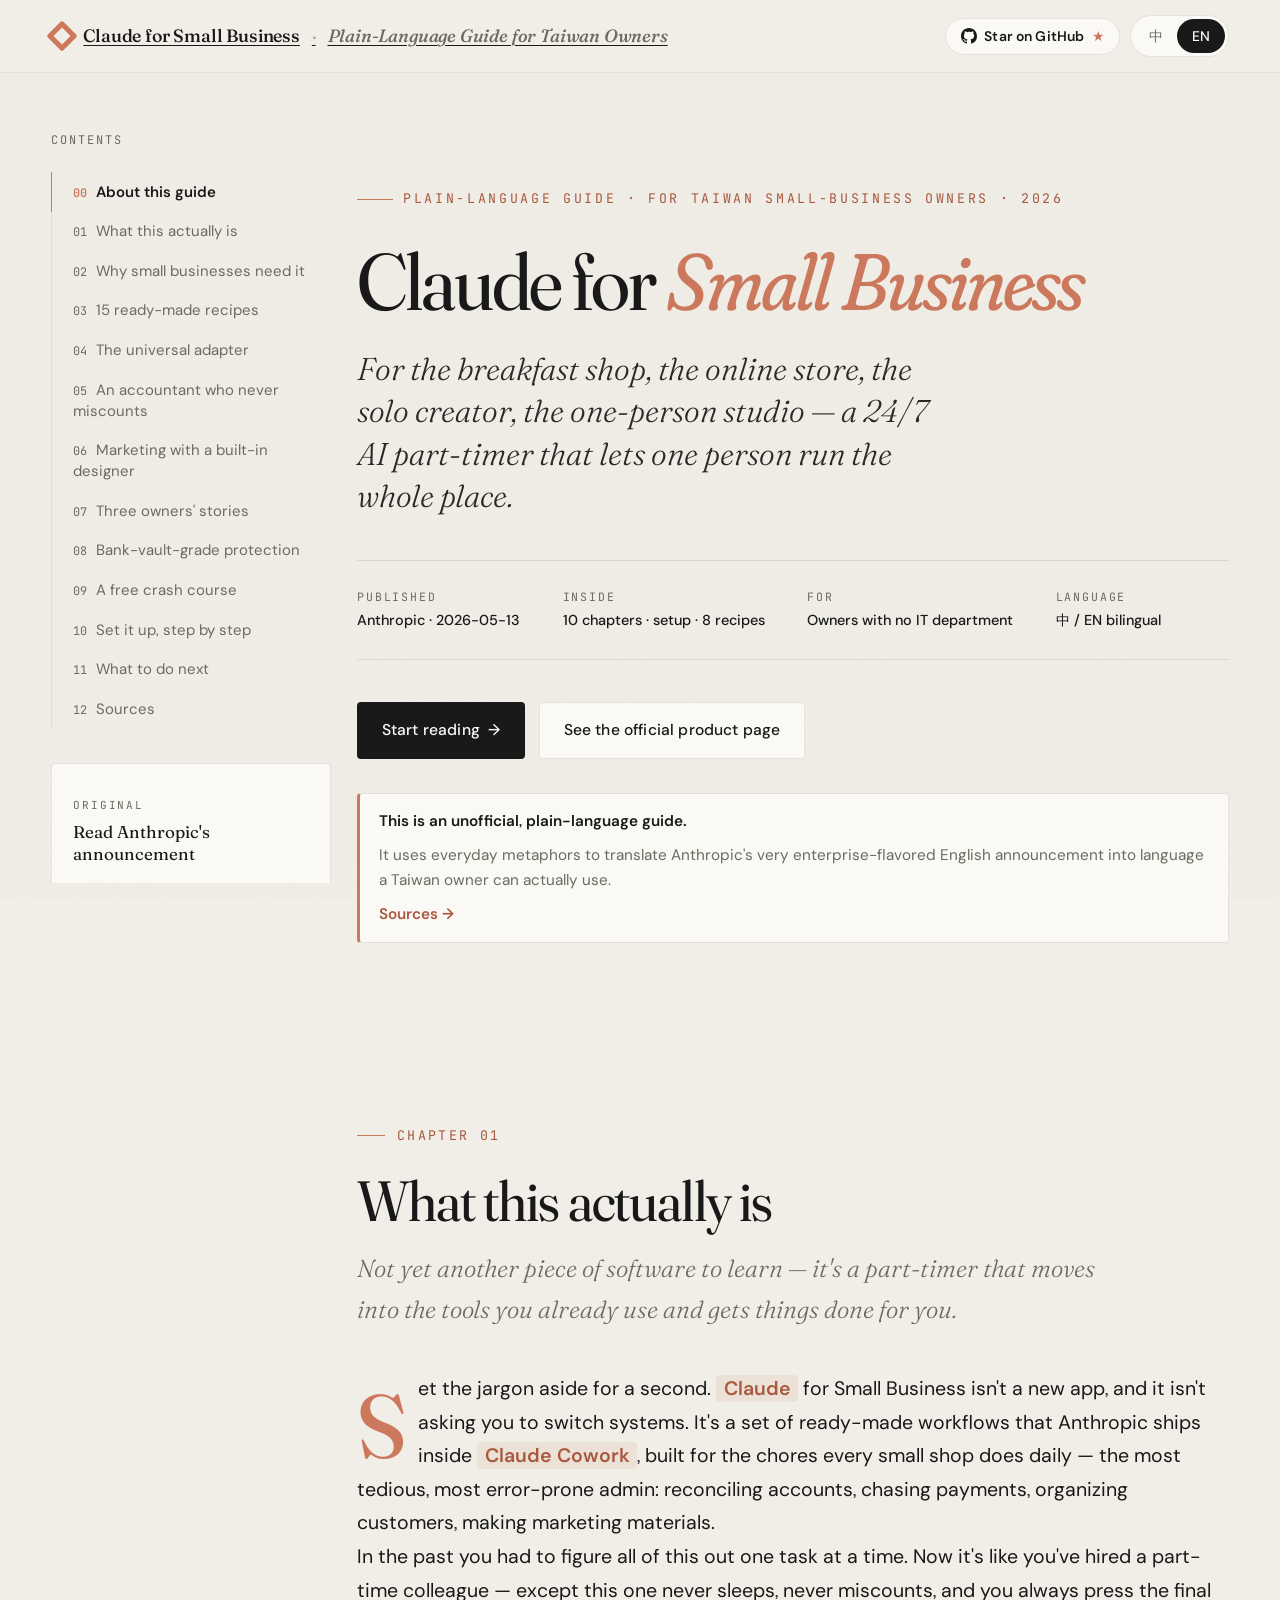
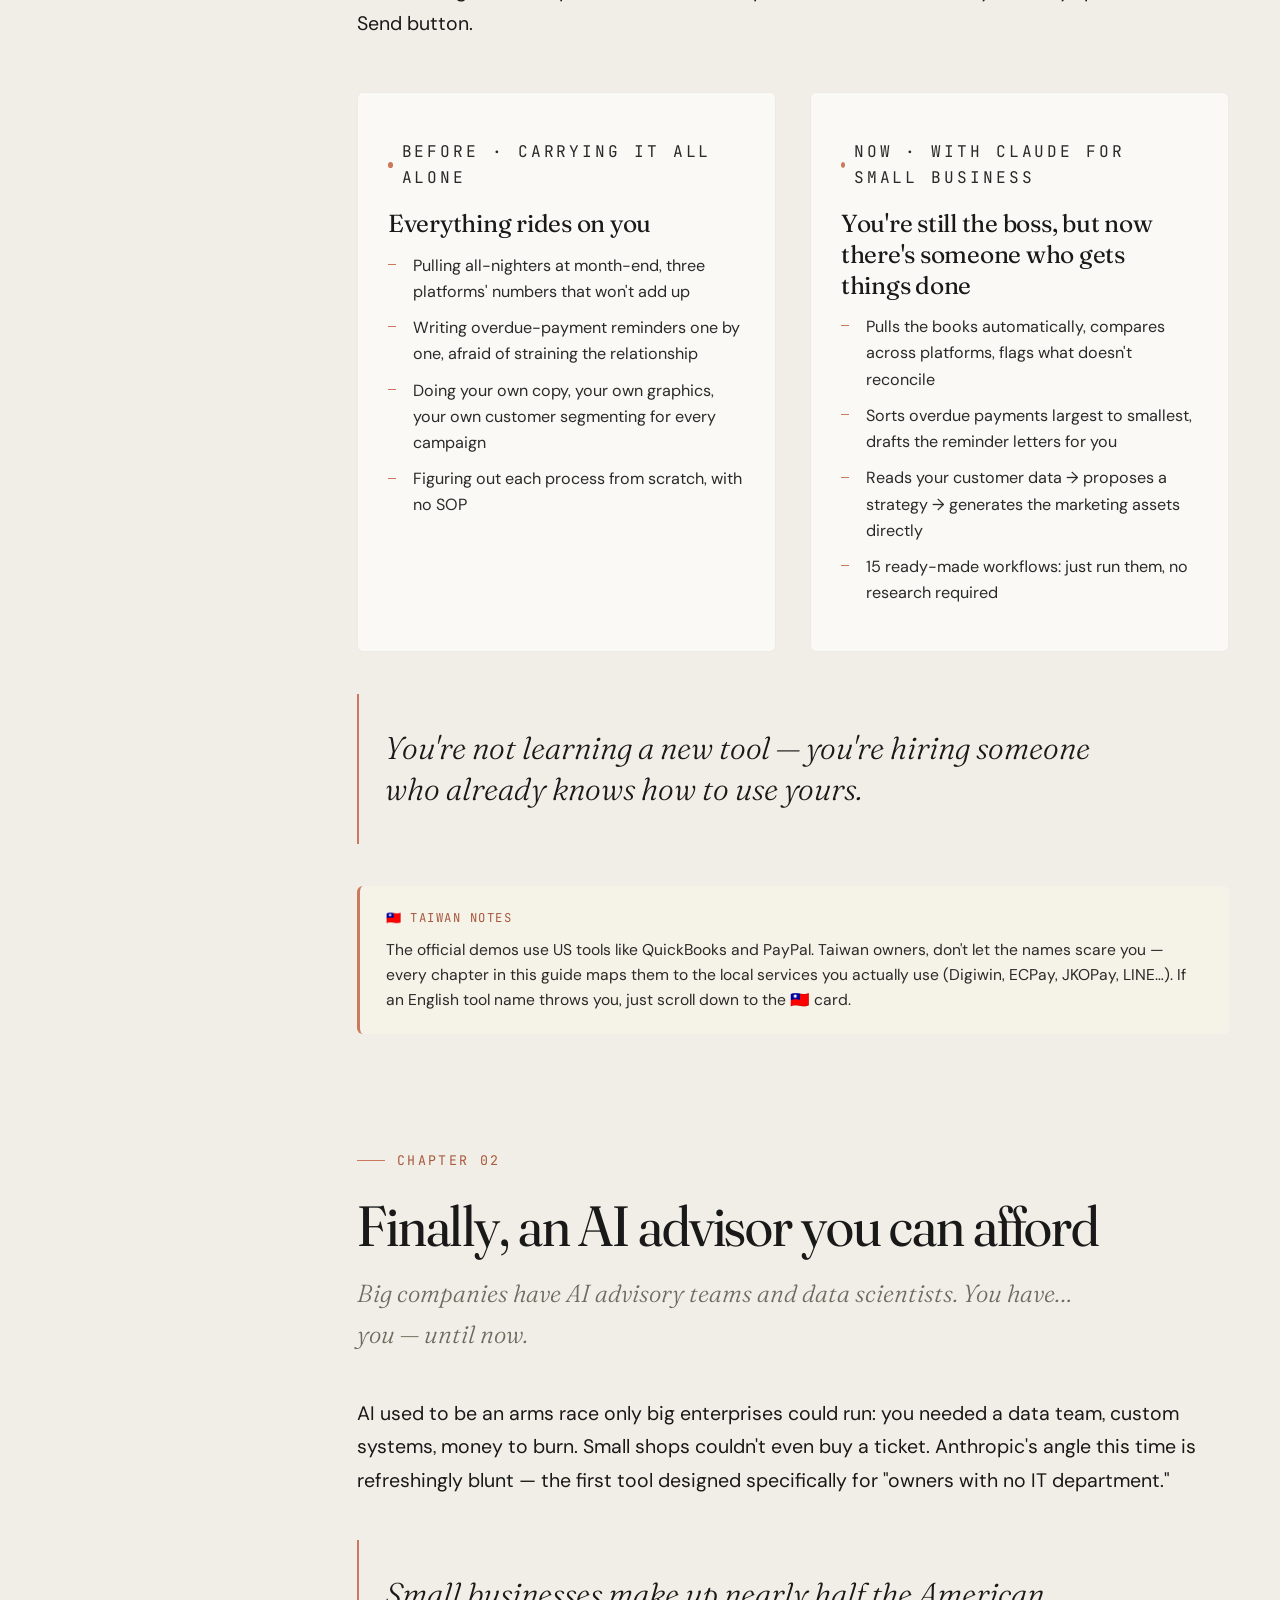
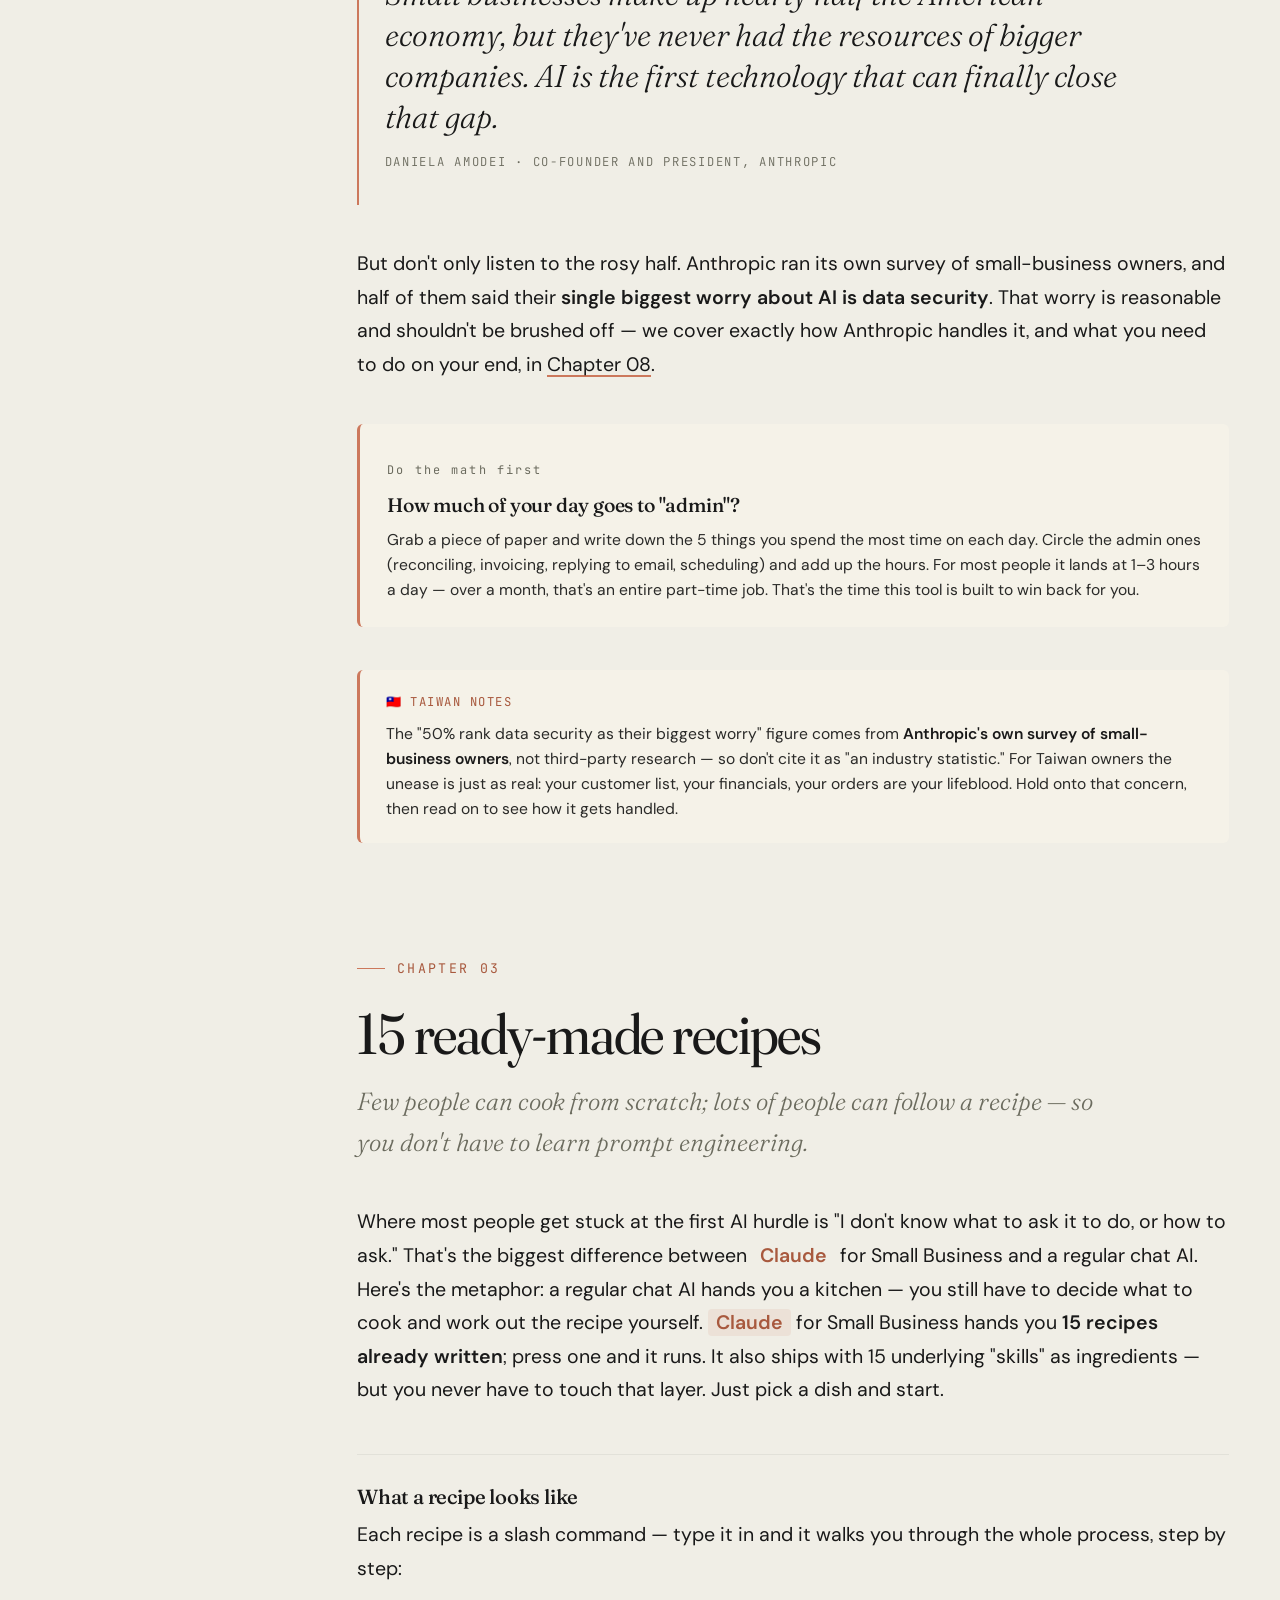
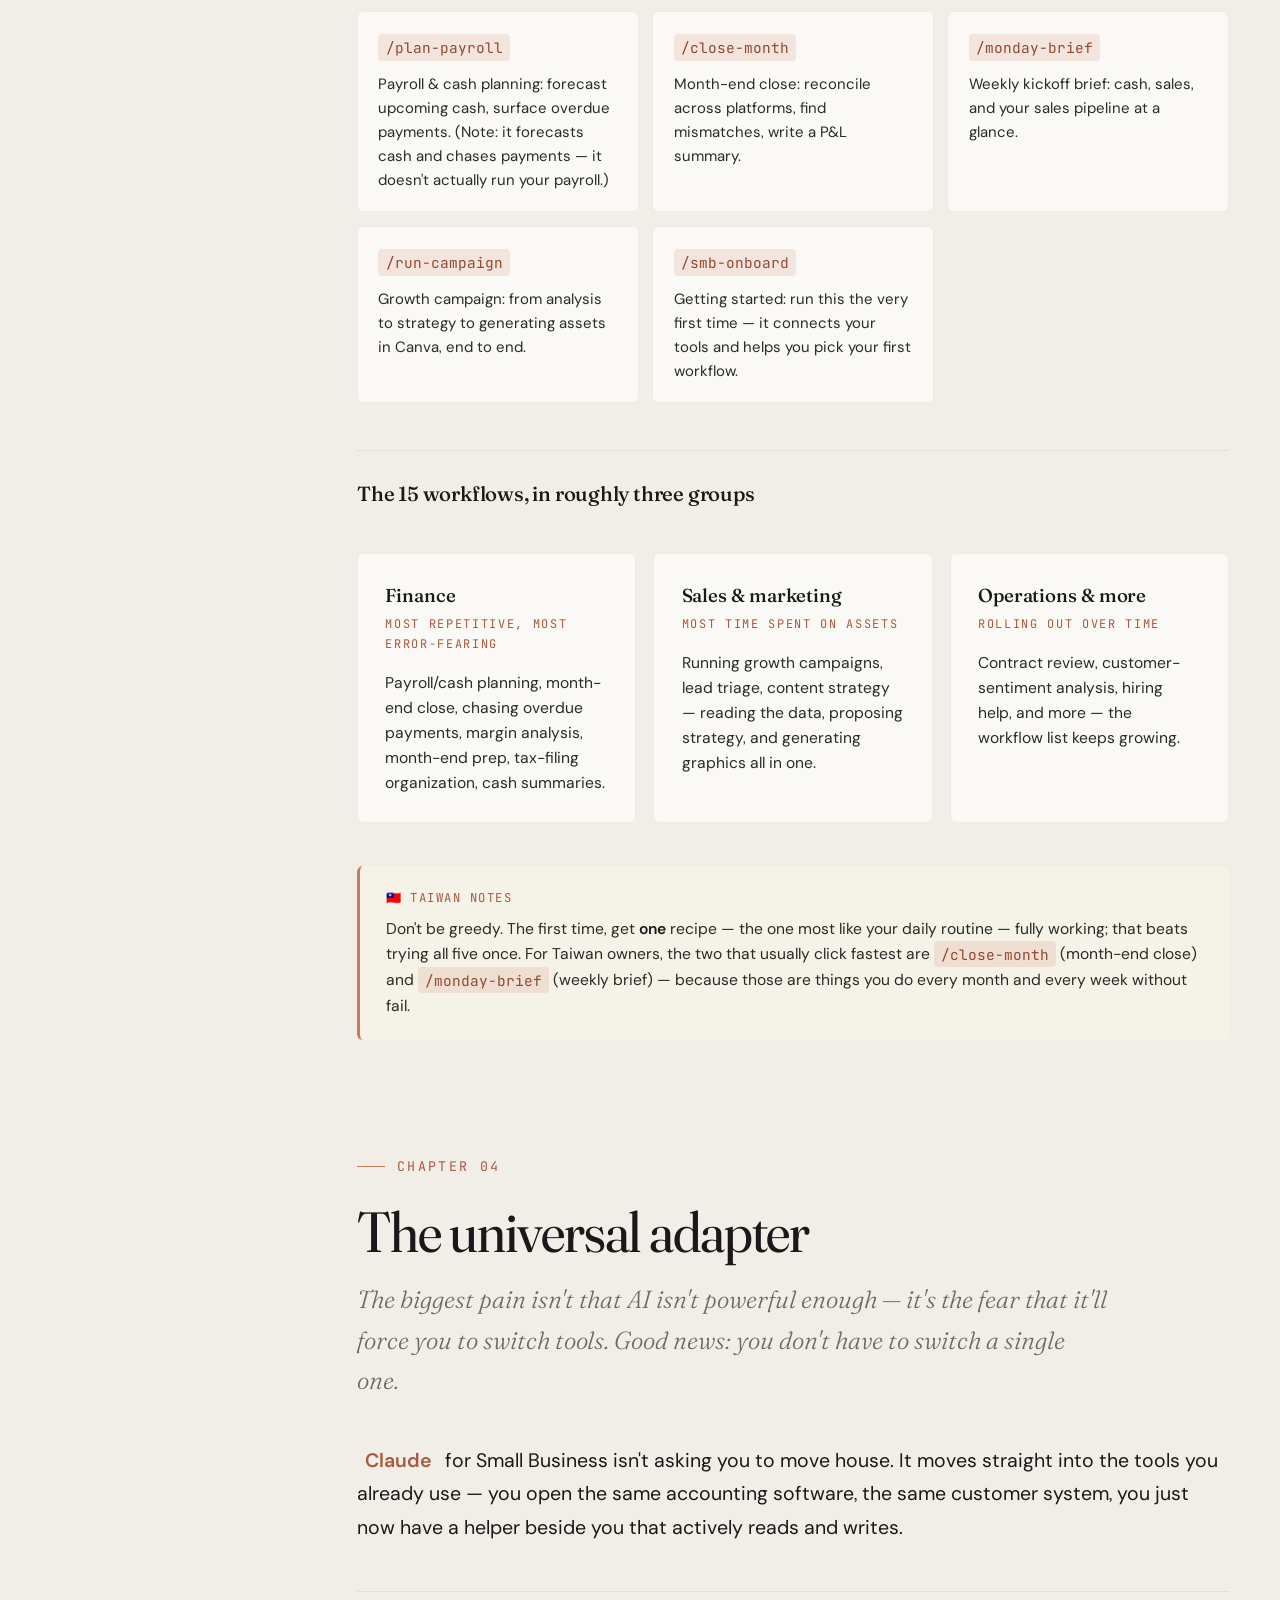
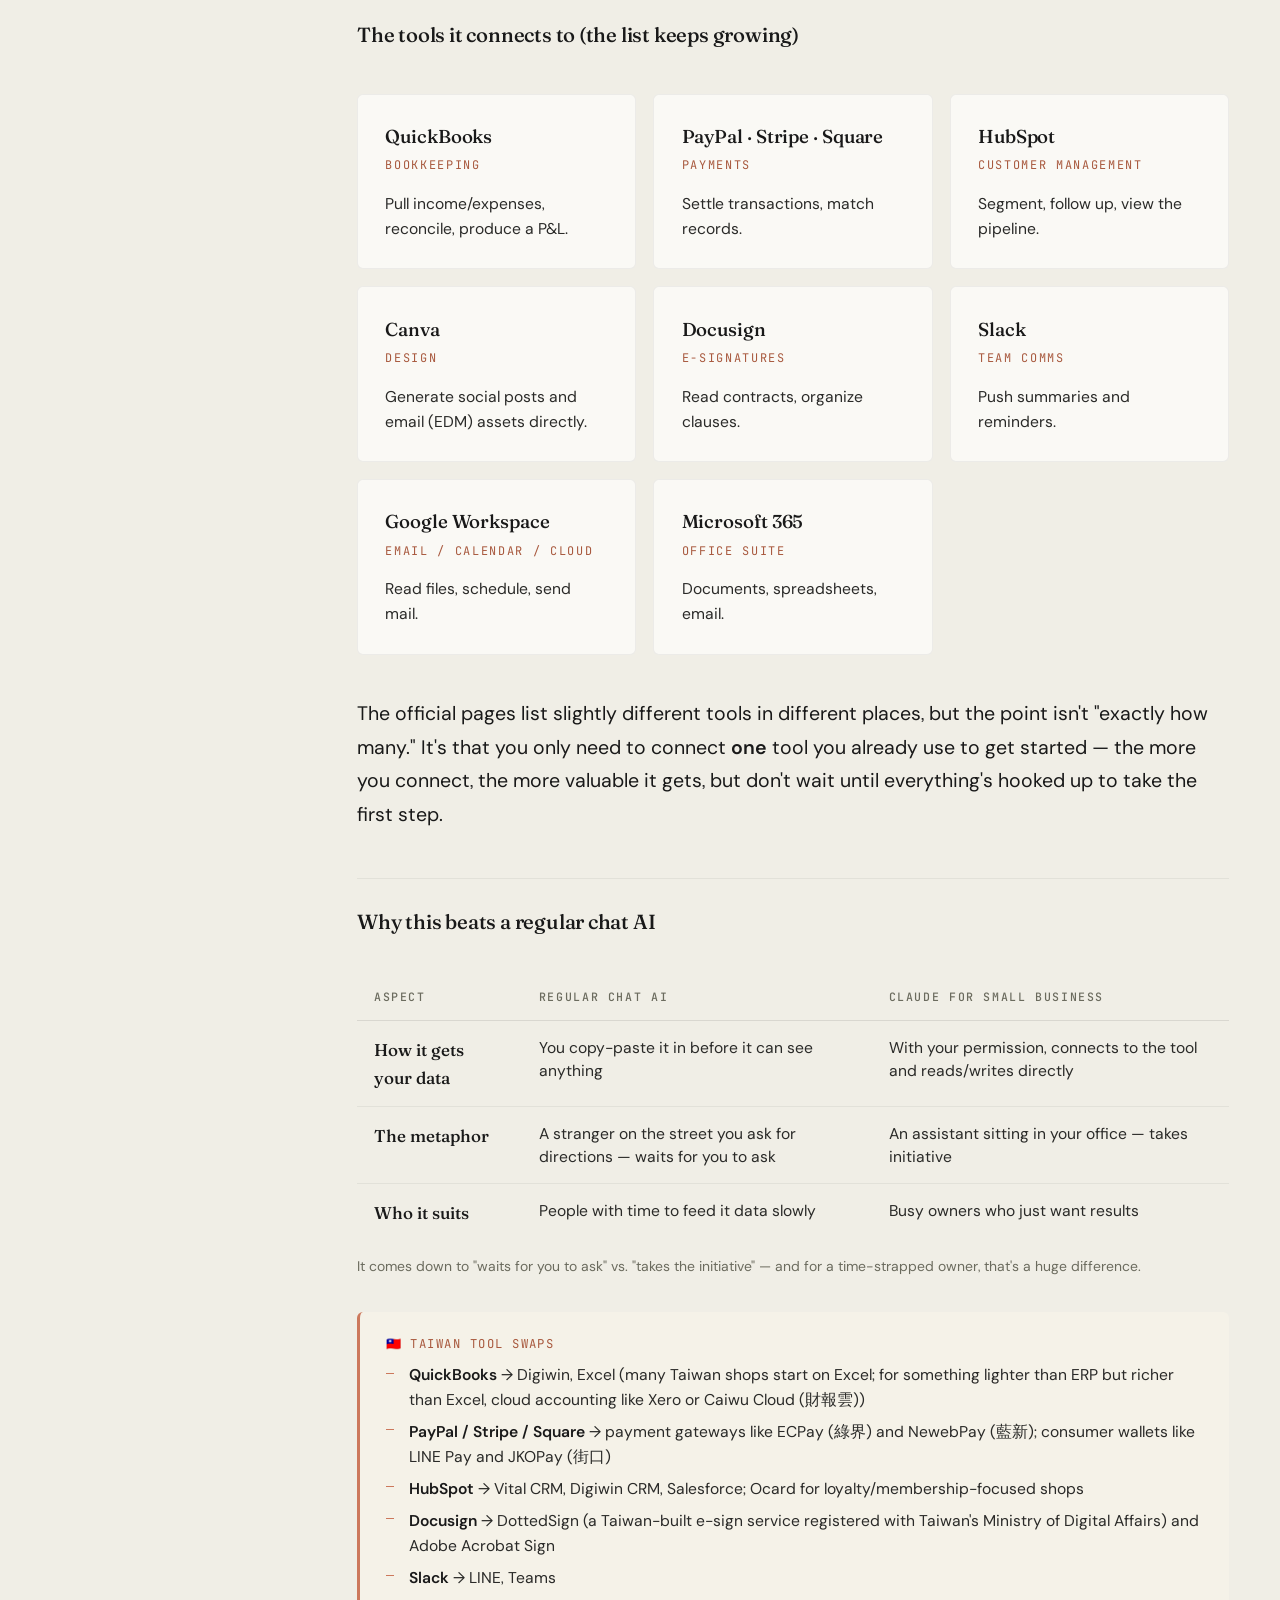
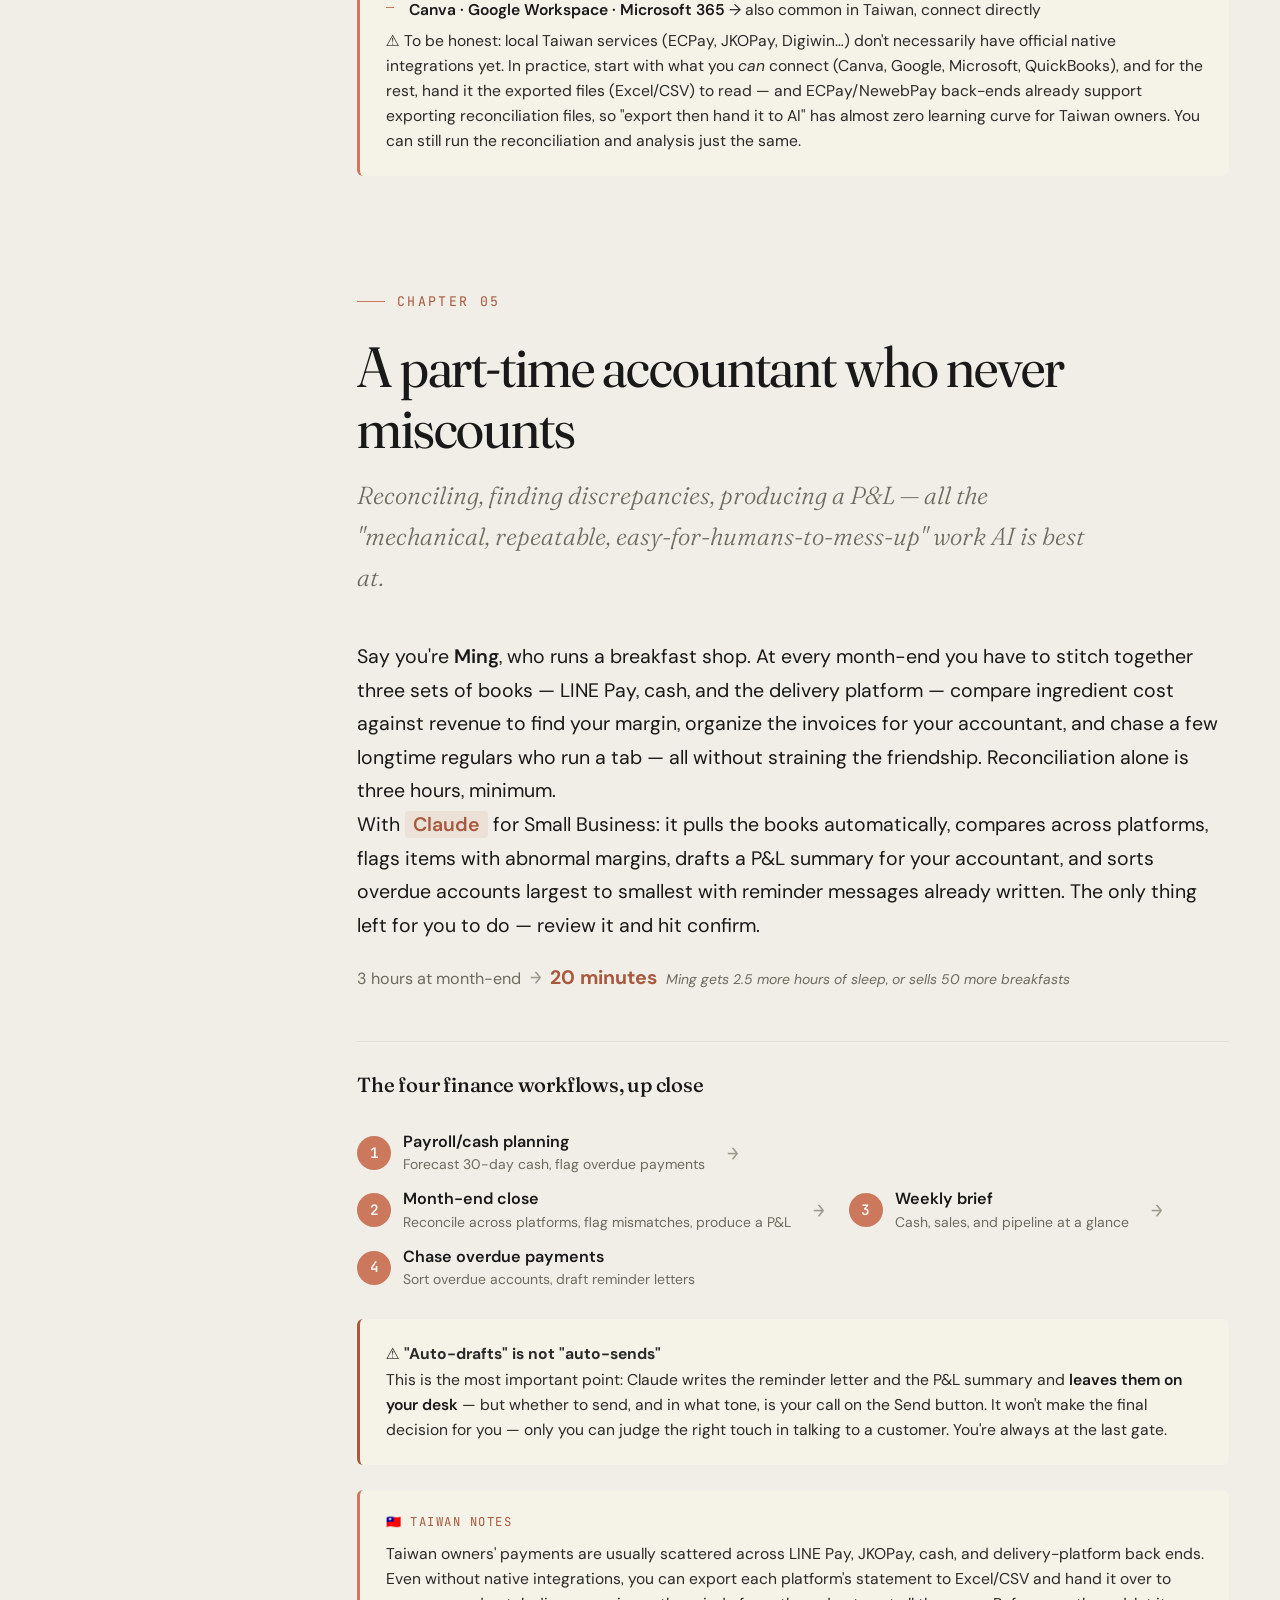
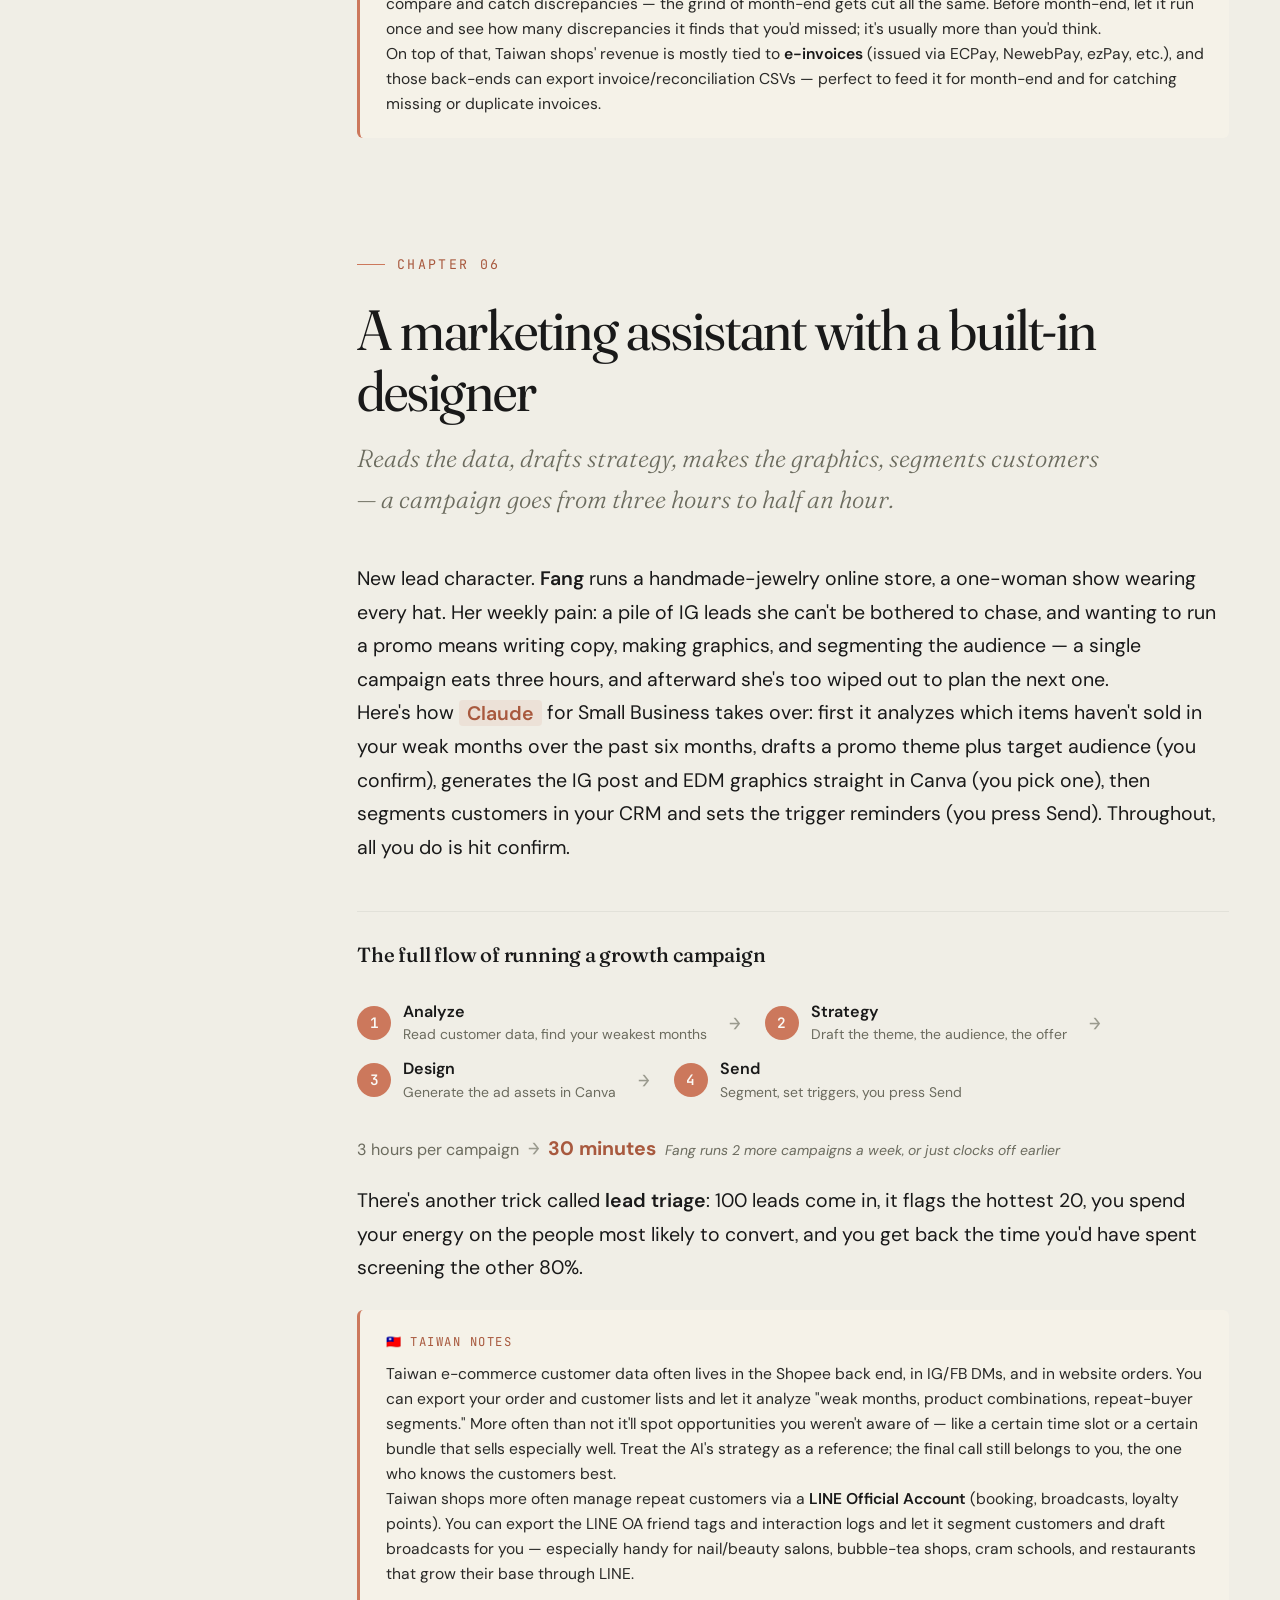
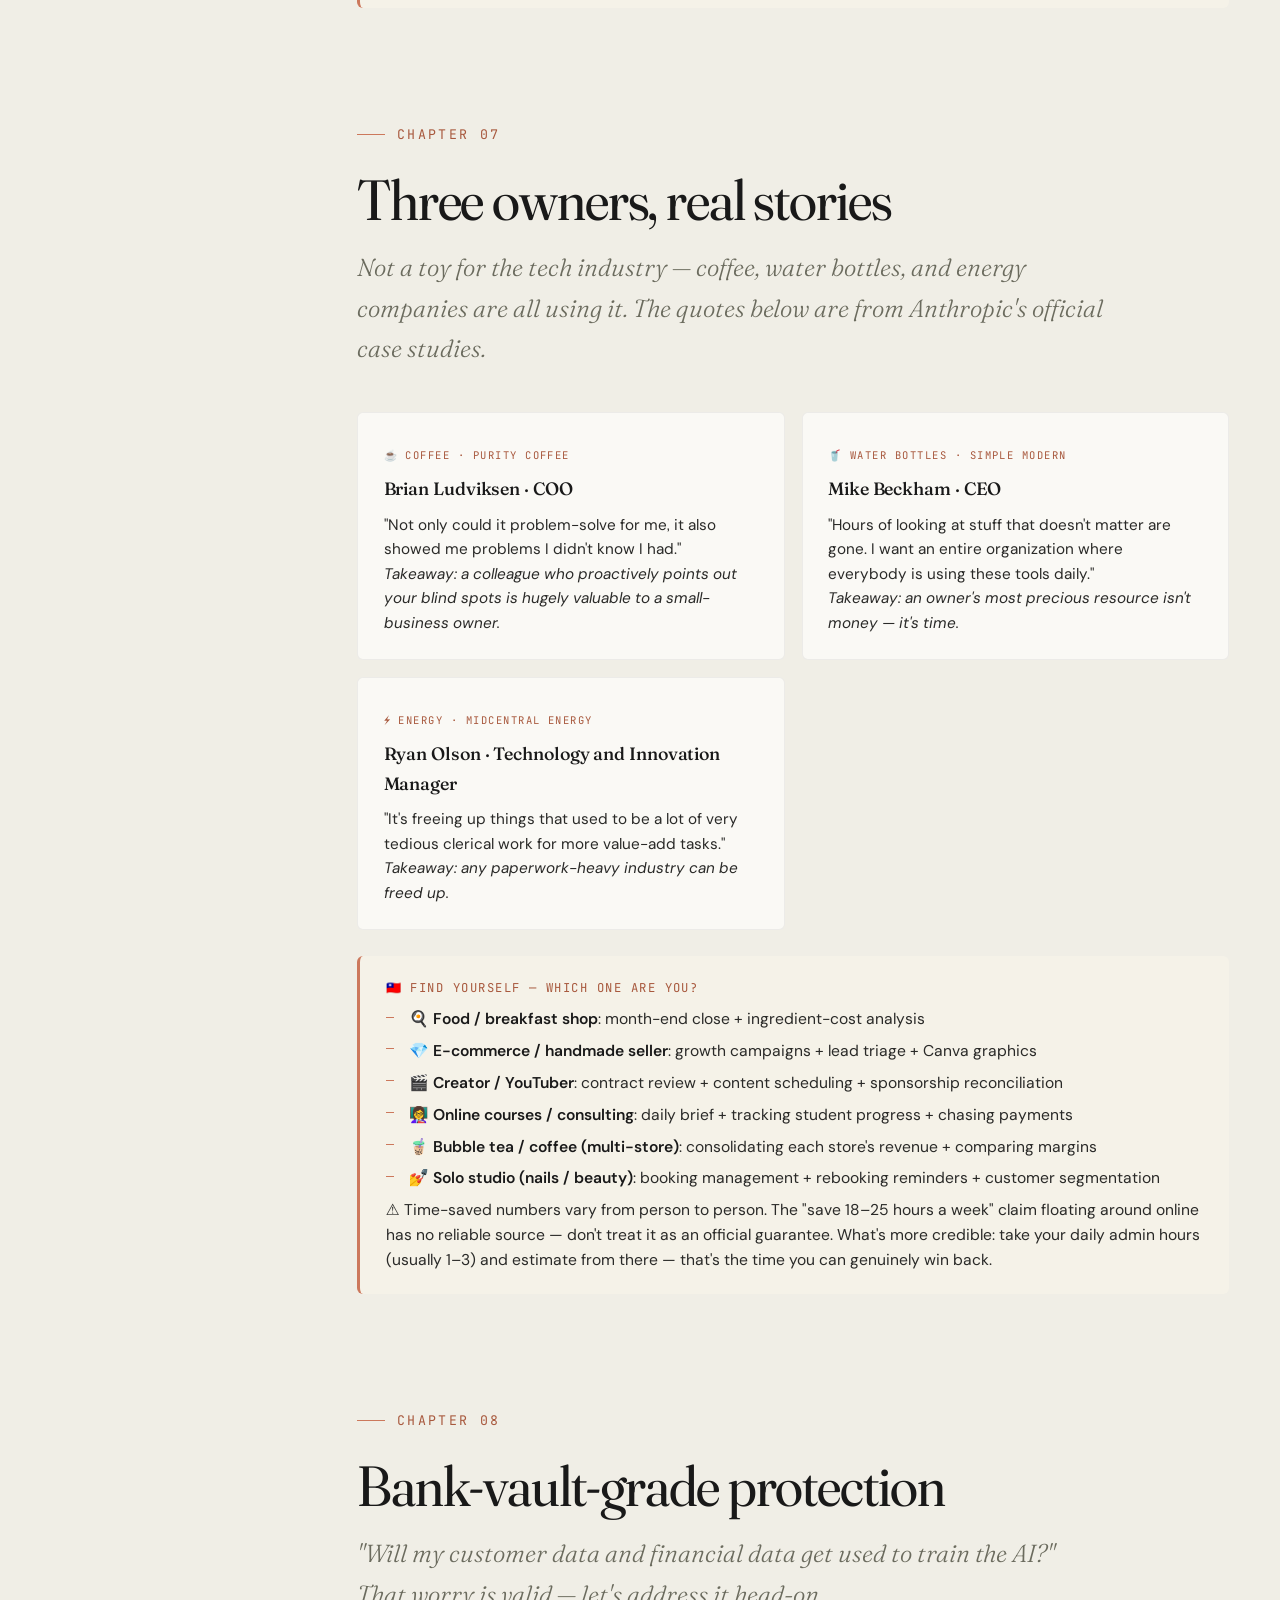
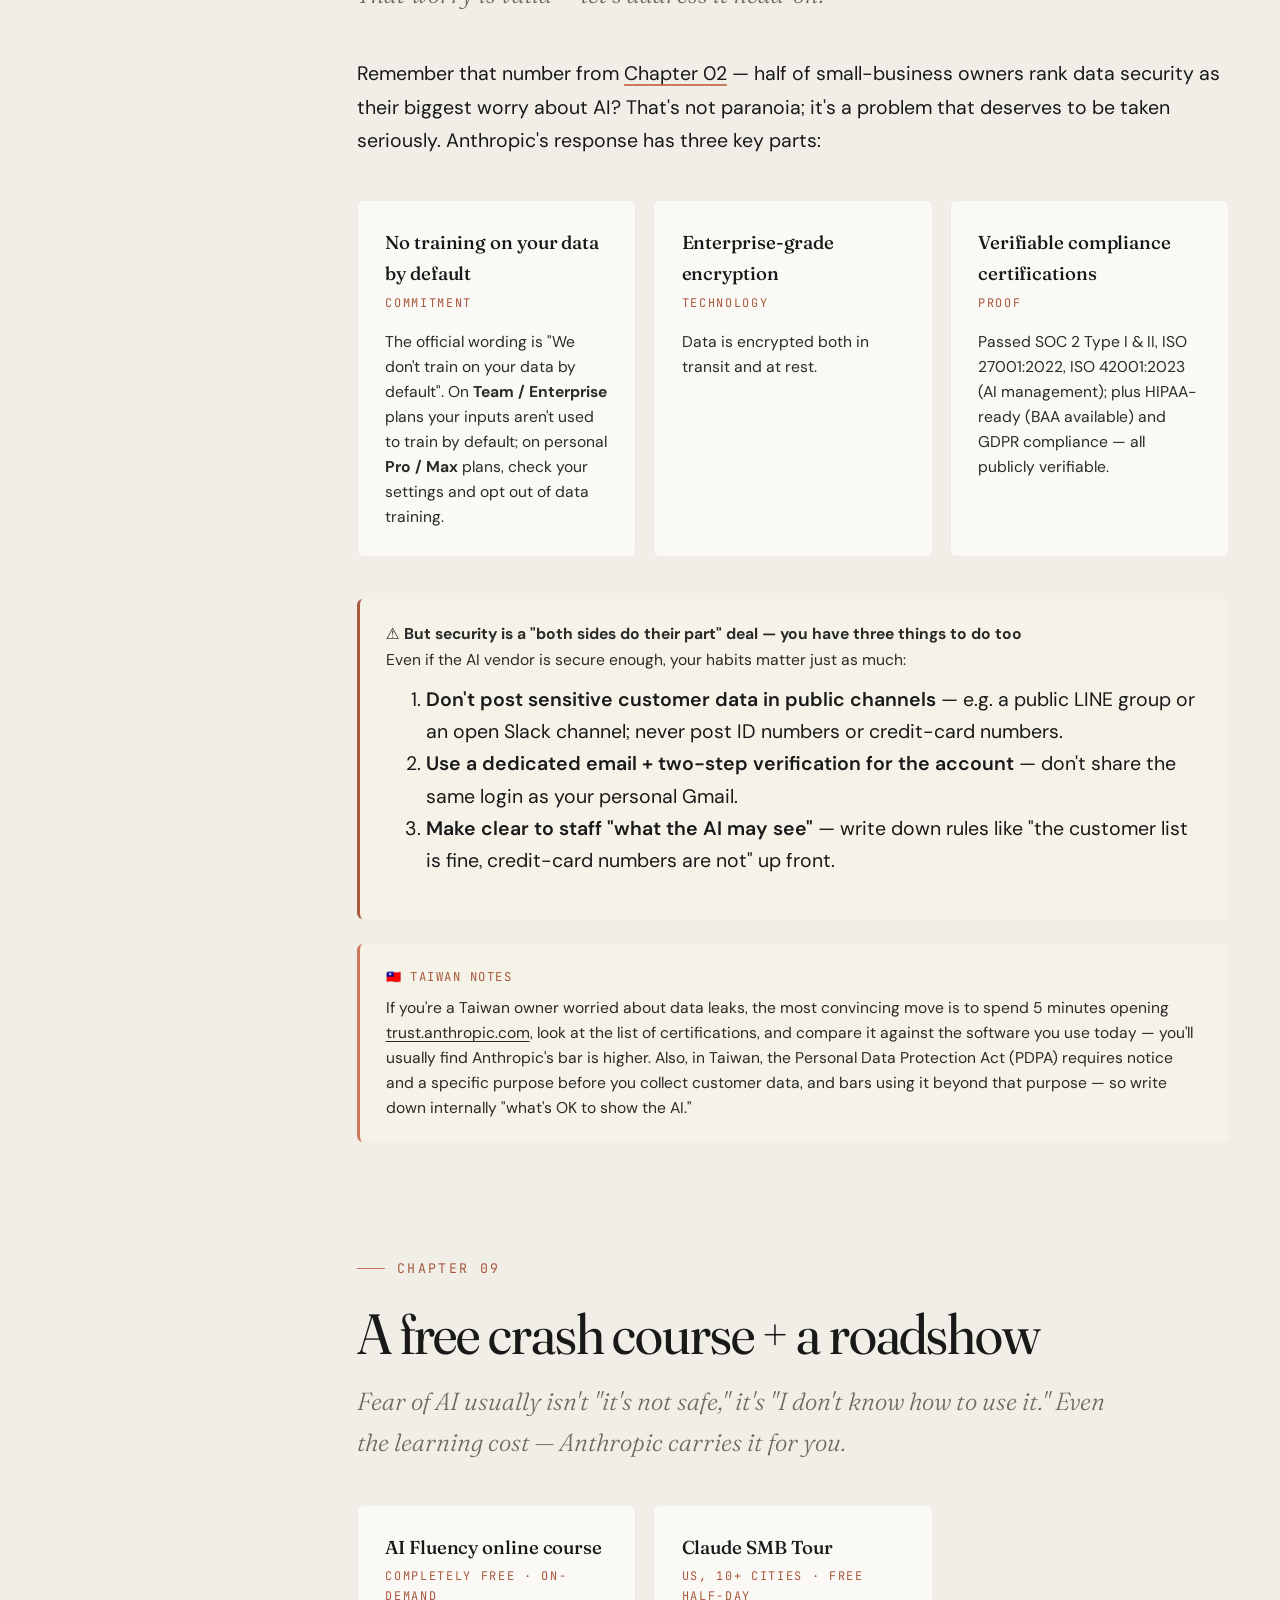
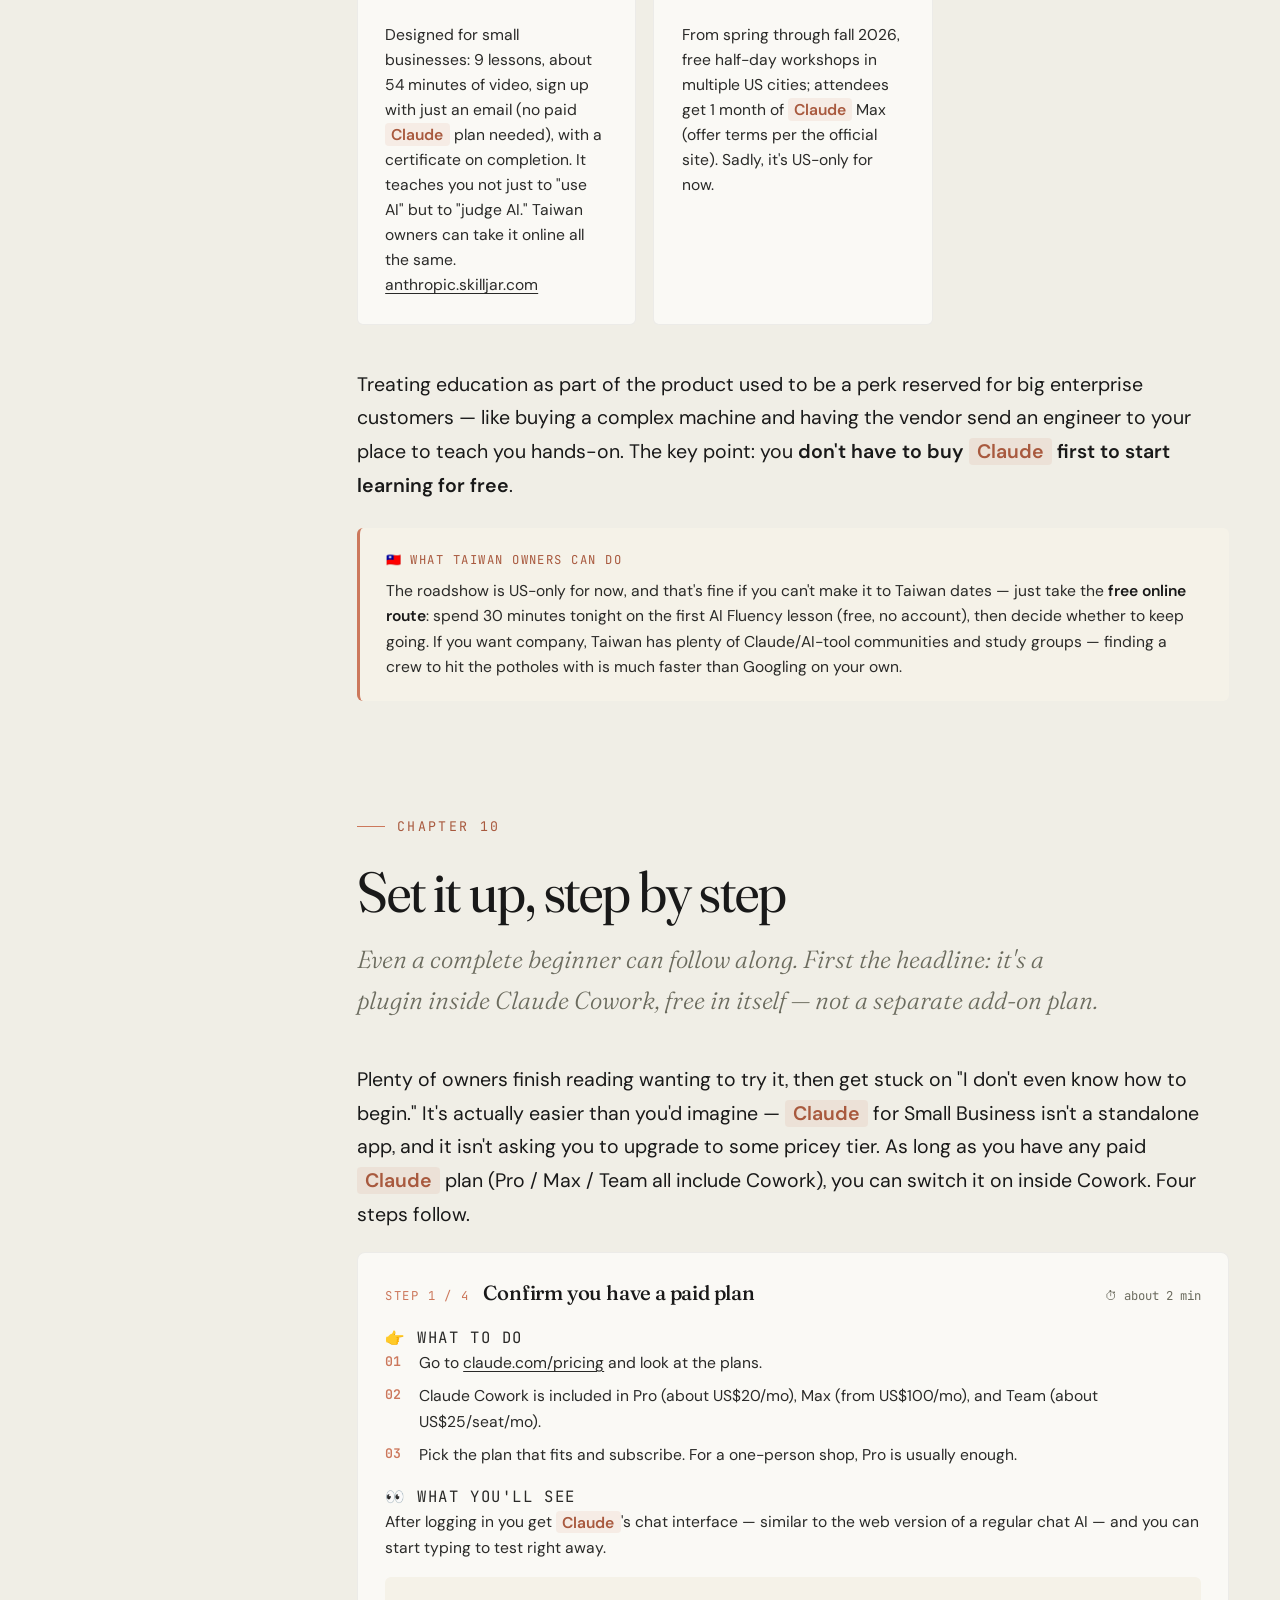
==== commit 9d277a3f: "Default to English at root and add footer profile links" ====
--- a/index.html
+++ b/index.html
@@ -1,41 +1,50 @@
 <!DOCTYPE html>
-<html lang="zh-Hant">
+<html lang="en">
 <head>
+  <!-- ==== Google Analytics 4 (Measurement ID: G-NK8473VVRG) ==== -->
+  <script async src="https://www.googletagmanager.com/gtag/js?id=G-NK8473VVRG"></script>
+  <script>
+    window.dataLayer = window.dataLayer || [];
+    function gtag(){ dataLayer.push(arguments); }
+    gtag('js', new Date());
+    gtag('config', 'G-NK8473VVRG');
+  </script>
+
 <meta charset="UTF-8">
 <meta name="viewport" content="width=device-width, initial-scale=1">
-<title>Claude for Small Business · 台灣老闆白話導讀</title>
-<meta name="description" content="把 Anthropic 的 Claude for Small Business 用白話比喻講給沒有 IT 部門的台灣小老闆聽：15 道現成工作流、接你既有工具、手把手安裝與 8 個台灣情境 prompt。中英雙語。">
+<title>Claude for Small Business · Plain-Language Guide for Taiwan Owners</title>
+<meta name="description" content="Anthropic's Claude for Small Business in plain language for Taiwan owners with no IT team — 15 ready-made workflows, step-by-step setup, and scenario prompts.">
 <link rel="canonical" href="https://tingwei161803.github.io/claude-small-business/">
-<link rel="alternate" hreflang="zh-Hant" href="https://tingwei161803.github.io/claude-small-business/">
-<link rel="alternate" hreflang="en" href="https://tingwei161803.github.io/claude-small-business/en/">
+<link rel="alternate" hreflang="zh-Hant" href="https://tingwei161803.github.io/claude-small-business/zh-Hant/">
+<link rel="alternate" hreflang="en" href="https://tingwei161803.github.io/claude-small-business/">
 <link rel="alternate" hreflang="x-default" href="https://tingwei161803.github.io/claude-small-business/">
-<meta property="og:title" content="Claude for Small Business · 台灣老闆白話導讀">
-<meta property="og:description" content="一個人也撐得起整間店的 24 小時 AI 兼職 — 白話比喻、台灣對照、手把手安裝。">
+<meta property="og:title" content="Claude for Small Business · Plain-Language Guide for Taiwan Owners">
+<meta property="og:description" content="A 24/7 AI part-timer that lets one person run the whole shop — plain-language metaphors, Taiwan tool swaps, step-by-step setup.">
 <meta property="og:type" content="article">
 <meta property="og:url" content="https://tingwei161803.github.io/claude-small-business/">
-<meta property="og:locale" content="zh_TW">
-<meta property="og:locale:alternate" content="en_US">
-<meta property="og:site_name" content="Claude for Small Business · 台灣老闆白話導讀">
+<meta property="og:locale" content="en_US">
+<meta property="og:locale:alternate" content="zh_TW">
+<meta property="og:site_name" content="Claude for Small Business · Plain-Language Guide for Taiwan Owners">
 <meta property="og:image" content="https://tingwei161803.github.io/claude-small-business/assets/og-cover.png">
 <meta property="og:image:width" content="1200">
 <meta property="og:image:height" content="630">
-<meta property="og:image:alt" content="Claude for Small Business · 台灣老闆白話導讀">
+<meta property="og:image:alt" content="Claude for Small Business · Plain-Language Guide for Taiwan Owners">
 <meta name="twitter:card" content="summary_large_image">
-<meta name="twitter:title" content="Claude for Small Business · 台灣老闆白話導讀">
-<meta name="twitter:description" content="一個人也撐得起整間店的 24 小時 AI 兼職 — 白話比喻、台灣對照、手把手安裝。">
+<meta name="twitter:title" content="Claude for Small Business · Plain-Language Guide for Taiwan Owners">
+<meta name="twitter:description" content="A 24/7 AI part-timer that lets one person run the whole shop — plain-language metaphors, Taiwan tool swaps, step-by-step setup.">
 <meta name="twitter:image" content="https://tingwei161803.github.io/claude-small-business/assets/og-cover.png">
 <link rel="preconnect" href="https://fonts.googleapis.com">
 <link rel="preconnect" href="https://fonts.gstatic.com" crossorigin>
-<link href="https://fonts.googleapis.com/css2?family=Fraunces:ital,opsz,wght,SOFT@0,9..144,300..600,30..100;1,9..144,300..600,30..100&family=DM+Sans:wght@300;400;500;600;700&family=JetBrains+Mono:wght@400;500&family=Noto+Serif+TC:wght@300;400;500;700&family=Noto+Sans+TC:wght@300;400;500;700&display=swap" rel="stylesheet">
+<link href="https://fonts.googleapis.com/css2?family=Fraunces:ital,opsz,wght,SOFT@0,9..144,300..600,30..100;1,9..144,300..600,30..100&family=DM+Sans:wght@300;400;500;600;700&family=JetBrains+Mono:wght@400;500&display=swap" rel="stylesheet">
 <link rel="stylesheet" href="assets/styles.css">
 <link rel="icon" href="data:image/svg+xml,%3Csvg xmlns='http://www.w3.org/2000/svg' viewBox='0 0 16 16'%3E%3Crect width='10' height='10' x='3' y='3' fill='%23CC785C' transform='rotate(45 8 8)'/%3E%3Crect width='4' height='4' x='6' y='6' fill='%23F0EEE6' transform='rotate(45 8 8)'/%3E%3C/svg%3E">
 <script type="application/ld+json">
 {
   "@context": "https://schema.org",
   "@type": "Article",
-  "headline": "Claude for Small Business · 台灣老闆白話導讀",
-  "description": "把 Anthropic 的 Claude for Small Business 用白話比喻講給沒有 IT 部門的台灣小老闆聽。",
-  "inLanguage": "zh-Hant",
+  "headline": "Claude for Small Business · Plain-Language Guide for Taiwan Owners",
+  "description": "Anthropic's Claude for Small Business in plain language for Taiwan owners with no IT team — 15 ready-made workflows, step-by-step setup, and scenario prompts.",
+  "inLanguage": "en",
   "datePublished": "2026-05-13",
   "dateModified": "2026-05-21",
   "author": { "@type": "Person", "name": "tingwei161803" },
@@ -48,28 +57,28 @@
 </head>
 <body>
 
-<a class="skip-link" href="#maincontent">跳到主要內容</a>
+<a class="skip-link" href="#maincontent">Skip to main content</a>
 
 <div class="progress" aria-hidden="true"></div>
 
 <header class="site-header">
   <div class="site-header__inner">
-    <a class="brand" href="#cover" aria-label="Claude for Small Business 台灣導讀 首頁">
+    <a class="brand" href="#cover" aria-label="Claude for Small Business — A Plain-Language Guide for Taiwan Owners, home">
       <span class="brand__mark" aria-hidden="true"></span>
       <span>Claude for Small Business</span>
       <span class="brand__sep" aria-hidden="true">·</span>
-      <span class="brand__sub">台灣老闆白話導讀</span>
+      <span class="brand__sub">Plain-Language Guide for Taiwan Owners</span>
     </a>
     <div class="site-header__actions">
-      <a class="ghstar" href="https://github.com/tingwei161803/claude-small-business" target="_blank" rel="noopener" aria-label="在 GitHub 上幫這個專案加星">
+      <a class="ghstar" href="https://github.com/tingwei161803/claude-small-business" target="_blank" rel="noopener" aria-label="Star this project on GitHub">
         <svg class="ghstar__logo" viewBox="0 0 16 16" aria-hidden="true" fill="currentColor"><path d="M8 0C3.58 0 0 3.58 0 8c0 3.54 2.29 6.53 5.47 7.59.4.07.55-.17.55-.38 0-.19-.01-.82-.01-1.49-2.01.37-2.53-.49-2.69-.94-.09-.23-.48-.94-.82-1.13-.28-.15-.68-.52-.01-.53.63-.01 1.08.58 1.23.82.72 1.21 1.87.87 2.33.66.07-.52.28-.87.51-1.07-1.78-.2-3.64-.89-3.64-3.95 0-.87.31-1.59.82-2.15-.08-.2-.36-1.02.08-2.12 0 0 .67-.21 2.2.82.64-.18 1.32-.27 2-.27.68 0 1.36.09 2 .27 1.53-1.04 2.2-.82 2.2-.82.44 1.1.16 1.92.08 2.12.51.56.82 1.27.82 2.15 0 3.07-1.87 3.75-3.65 3.95.29.25.54.73.54 1.48 0 1.07-.01 1.93-.01 2.2 0 .21.15.46.55.38A8.013 8.013 0 0016 8c0-4.42-3.58-8-8-8z"></path></svg>
-        <span class="ghstar__text">在 GitHub 加星</span>
+        <span class="ghstar__text">Star on GitHub</span>
         <span class="ghstar__star" aria-hidden="true">★</span>
         <span class="ghstar__count" hidden></span>
       </a>
       <nav class="lang-switch" aria-label="語言 Language">
-        <a href="./" aria-current="page">中</a>
-        <a href="./en/" data-lang-link lang="en">EN</a>
+        <a href="./zh-Hant/" data-lang-link lang="zh-Hant">中</a>
+        <a href="./" aria-current="page">EN</a>
       </nav>
     </div>
   </div>
@@ -78,30 +87,30 @@
 <div class="layout">
 
   <!-- ============ TOC ============ -->
-  <aside class="toc" aria-label="目錄">
-    <button class="toc__toggle" type="button" aria-expanded="false" aria-controls="toc-panel">目錄</button>
+  <aside class="toc" aria-label="Contents">
+    <button class="toc__toggle" type="button" aria-expanded="false" aria-controls="toc-panel">Contents</button>
     <div class="toc__panel" id="toc-panel">
-      <p class="toc__label">目錄</p>
+      <p class="toc__label">Contents</p>
       <ol class="toc__list">
-        <li class="toc__item" data-target="cover"><a href="#cover"><span class="toc__num">00</span>這份導讀</a></li>
-        <li class="toc__item" data-target="p00"><a href="#p00"><span class="toc__num">01</span>先搞懂這是什麼</a></li>
-        <li class="toc__item" data-target="p01"><a href="#p01"><span class="toc__num">02</span>為什麼小企業需要</a></li>
-        <li class="toc__item" data-target="p02"><a href="#p02"><span class="toc__num">03</span>15 道現成食譜</a></li>
-        <li class="toc__item" data-target="p03"><a href="#p03"><span class="toc__num">04</span>萬能轉接頭</a></li>
-        <li class="toc__item" data-target="p04"><a href="#p04"><span class="toc__num">05</span>不會算錯的會計</a></li>
-        <li class="toc__item" data-target="p05"><a href="#p05"><span class="toc__num">06</span>自帶設計師的行銷</a></li>
-        <li class="toc__item" data-target="p06"><a href="#p06"><span class="toc__num">07</span>三位老闆的故事</a></li>
-        <li class="toc__item" data-target="p07"><a href="#p07"><span class="toc__num">08</span>銀行金庫級保護</a></li>
-        <li class="toc__item" data-target="p08"><a href="#p08"><span class="toc__num">09</span>免費補習班</a></li>
-        <li class="toc__item" data-target="p09"><a href="#p09"><span class="toc__num">10</span>手把手裝起來</a></li>
-        <li class="toc__item" data-target="roadmap"><a href="#roadmap"><span class="toc__num">11</span>下一步路徑圖</a></li>
-        <li class="toc__item" data-target="sources"><a href="#sources"><span class="toc__num">12</span>資料來源</a></li>
+        <li class="toc__item" data-target="cover"><a href="#cover"><span class="toc__num">00</span>About this guide</a></li>
+        <li class="toc__item" data-target="p00"><a href="#p00"><span class="toc__num">01</span>What this actually is</a></li>
+        <li class="toc__item" data-target="p01"><a href="#p01"><span class="toc__num">02</span>Why small businesses need it</a></li>
+        <li class="toc__item" data-target="p02"><a href="#p02"><span class="toc__num">03</span>15 ready-made recipes</a></li>
+        <li class="toc__item" data-target="p03"><a href="#p03"><span class="toc__num">04</span>The universal adapter</a></li>
+        <li class="toc__item" data-target="p04"><a href="#p04"><span class="toc__num">05</span>An accountant who never miscounts</a></li>
+        <li class="toc__item" data-target="p05"><a href="#p05"><span class="toc__num">06</span>Marketing with a built-in designer</a></li>
+        <li class="toc__item" data-target="p06"><a href="#p06"><span class="toc__num">07</span>Three owners' stories</a></li>
+        <li class="toc__item" data-target="p07"><a href="#p07"><span class="toc__num">08</span>Bank-vault-grade protection</a></li>
+        <li class="toc__item" data-target="p08"><a href="#p08"><span class="toc__num">09</span>A free crash course</a></li>
+        <li class="toc__item" data-target="p09"><a href="#p09"><span class="toc__num">10</span>Set it up, step by step</a></li>
+        <li class="toc__item" data-target="roadmap"><a href="#roadmap"><span class="toc__num">11</span>What to do next</a></li>
+        <li class="toc__item" data-target="sources"><a href="#sources"><span class="toc__num">12</span>Sources</a></li>
       </ol>
 
       <div class="toc__cta">
-        <p class="toc__cta-label">官方原文</p>
-        <p class="toc__cta-title">看 Anthropic 發布文</p>
-        <a class="toc__cta-link" href="https://www.anthropic.com/news/claude-for-small-business" target="_blank" rel="noopener">2026-05-13 發布</a>
+        <p class="toc__cta-label">Original</p>
+        <p class="toc__cta-title">Read Anthropic's announcement</p>
+        <a class="toc__cta-link" href="https://www.anthropic.com/news/claude-for-small-business" target="_blank" rel="noopener">Published 2026-05-13</a>
       </div>
     </div>
   </aside>
@@ -111,812 +120,812 @@
 
     <!-- ====== Cover / Hero ====== -->
     <section class="section hero" id="cover">
-      <p class="hero__eyebrow">白話導讀 · 台灣中小企業老闆版 · 2026</p>
+      <p class="hero__eyebrow">Plain-language guide · For Taiwan small-business owners · 2026</p>
       <h1 class="hero__title">Claude for <em>Small Business</em></h1>
-      <p class="hero__lede">給早餐店、電商、自媒體、工作室的你 —— 一個人也撐得起整間店的 24 小時 AI 兼職。</p>
+      <p class="hero__lede">For the breakfast shop, the online store, the solo creator, the one-person studio — a 24/7 AI part-timer that lets one person run the whole place.</p>
 
       <div class="hero__meta">
         <div class="hero__meta-item">
-          <span class="hero__meta-label">發布</span>
+          <span class="hero__meta-label">Published</span>
           <span class="hero__meta-value">Anthropic · 2026-05-13</span>
         </div>
         <div class="hero__meta-item">
-          <span class="hero__meta-label">內容</span>
-          <span class="hero__meta-value">10 章 · 安裝 · 8 個食譜</span>
+          <span class="hero__meta-label">Inside</span>
+          <span class="hero__meta-value">10 chapters · setup · 8 recipes</span>
         </div>
         <div class="hero__meta-item">
-          <span class="hero__meta-label">適合</span>
-          <span class="hero__meta-value">沒有 IT 部門的小老闆</span>
+          <span class="hero__meta-label">For</span>
+          <span class="hero__meta-value">Owners with no IT department</span>
         </div>
         <div class="hero__meta-item">
-          <span class="hero__meta-label">語言</span>
-          <span class="hero__meta-value">中 / EN 雙語</span>
+          <span class="hero__meta-label">Language</span>
+          <span class="hero__meta-value">中 / EN bilingual</span>
         </div>
       </div>
 
       <div class="hero__actions">
-        <a class="btn btn--primary" href="#p00">開始讀 <span class="btn__arrow">→</span></a>
-        <a class="btn btn--secondary" href="https://claude.com/solutions/small-business" target="_blank" rel="noopener">看官方產品頁</a>
+        <a class="btn btn--primary" href="#p00">Start reading <span class="btn__arrow">→</span></a>
+        <a class="btn btn--secondary" href="https://claude.com/solutions/small-business" target="_blank" rel="noopener">See the official product page</a>
       </div>
 
       <p class="hero__more">
-        <strong>這是一份非官方的白話導讀。</strong>
-        <span>用生活比喻把官方那篇 enterprise 味很重的英文發布文，翻成台灣老闆聽得懂的話。</span>
-        <a href="#sources">資料來源</a>
+        <strong>This is an unofficial, plain-language guide.</strong>
+        <span>It uses everyday metaphors to translate Anthropic's very enterprise-flavored English announcement into language a Taiwan owner can actually use.</span>
+        <a href="#sources">Sources</a>
       </p>
     </section>
 
-    <!-- ====== P00 先搞懂這是什麼 ====== -->
+    <!-- ====== P00 What this actually is ====== -->
     <section class="section" id="p00">
       <header class="chapter__head">
-        <p class="chapter__num">第 01 章</p>
-        <h2 class="chapter__title">先搞懂這是什麼</h2>
-        <p class="chapter__sub">不是又一個你要學的軟體 —— 是一個住進你現有工具裡、會幫你做事的兼職。</p>
-      </header>
-
-      <div class="prose">
-        <p class="dropcap">先把名詞放一邊。Claude for Small Business 不是新的 app、也不是要你搬家換系統。它是 Anthropic 在 Claude Cowork 裡推出的一組「現成工作流」，專門做小店每天都要做、但最煩、最容易出錯的那些行政雜事 —— 對帳、追款、整理客戶、做行銷素材。</p>
-        <p>過去這些事，你只能自己一件一件摸索；現在你像多請了一個兼職同事，差別是這個同事不用睡覺、不會算錯帳，而且你永遠按最後那顆送出鍵。</p>
+        <p class="chapter__num">Chapter 01</p>
+        <h2 class="chapter__title">What this actually is</h2>
+        <p class="chapter__sub">Not yet another piece of software to learn — it's a part-timer that moves into the tools you already use and gets things done for you.</p>
+      </header>
+
+      <div class="prose">
+        <p class="dropcap">Set the jargon aside for a second. Claude for Small Business isn't a new app, and it isn't asking you to switch systems. It's a set of ready-made workflows that Anthropic ships inside Claude Cowork, built for the chores every small shop does daily — the most tedious, most error-prone admin: reconciling accounts, chasing payments, organizing customers, making marketing materials.</p>
+        <p>In the past you had to figure all of this out one task at a time. Now it's like you've hired a part-time colleague — except this one never sleeps, never miscounts, and you always press the final Send button.</p>
       </div>
 
       <div class="stage">
         <div class="stage__block">
-          <p class="stage__block-label">過去 · 自己一個人撐</p>
-          <h3>每件事都靠你硬扛</h3>
+          <p class="stage__block-label">Before · carrying it all alone</p>
+          <h3>Everything rides on you</h3>
           <ul>
-            <li>月底熬夜對帳，三個平台的數字兜不起來</li>
-            <li>逾期款一封一封手寫催款信，還怕傷感情</li>
-            <li>行銷活動自己想文案、自己做圖、自己分客戶</li>
-            <li>每個流程都從零摸索，沒有 SOP</li>
+            <li>Pulling all-nighters at month-end, three platforms' numbers that won't add up</li>
+            <li>Writing overdue-payment reminders one by one, afraid of straining the relationship</li>
+            <li>Doing your own copy, your own graphics, your own customer segmenting for every campaign</li>
+            <li>Figuring out each process from scratch, with no SOP</li>
           </ul>
         </div>
         <div class="stage__block">
-          <p class="stage__block-label">現在 · 用 Claude for Small Business</p>
-          <h3>你還是老闆，但多了個會做事的人</h3>
+          <p class="stage__block-label">Now · with Claude for Small Business</p>
+          <h3>You're still the boss, but now there's someone who gets things done</h3>
           <ul>
-            <li>自動拉帳、跨平台比對、標出對不起來的項目</li>
-            <li>把逾期款由大到小排序，催款信先幫你草擬</li>
-            <li>讀你的客戶資料 → 出策略 → 直接生行銷素材</li>
-            <li>15 個現成工作流，照著跑，不用自己研究</li>
+            <li>Pulls the books automatically, compares across platforms, flags what doesn't reconcile</li>
+            <li>Sorts overdue payments largest to smallest, drafts the reminder letters for you</li>
+            <li>Reads your customer data → proposes a strategy → generates the marketing assets directly</li>
+            <li>15 ready-made workflows: just run them, no research required</li>
           </ul>
         </div>
       </div>
 
       <blockquote class="pullquote">
-        你不是要學一個新工具，你是要請一個已經會用你工具的人。
+        You're not learning a new tool — you're hiring someone who already knows how to use yours.
       </blockquote>
 
       <aside class="tw-note">
-        <p class="tw-note__label">🇹🇼 台灣對照</p>
+        <p class="tw-note__label">🇹🇼 Taiwan notes</p>
         <div class="tw-note__body">
-          <p>官方示範用的是 QuickBooks、PayPal 這些美國工具。台灣老闆先別被名字嚇到 —— 本導讀每一章都會把它對應到你常用的在地服務（鼎新、綠界、街口、LINE…）。看不懂英文工具名，往下看 🇹🇼 卡片就對了。</p>
-        </div>
-      </aside>
-    </section>
-
-    <!-- ====== P01 為什麼小企業需要 ====== -->
+          <p>The official demos use US tools like QuickBooks and PayPal. Taiwan owners, don't let the names scare you — every chapter in this guide maps them to the local services you actually use (Digiwin, ECPay, JKOPay, LINE…). If an English tool name throws you, just scroll down to the 🇹🇼 card.</p>
+        </div>
+      </aside>
+    </section>
+
+    <!-- ====== P01 Why small businesses need it ====== -->
     <section class="section" id="p01">
       <header class="chapter__head">
-        <p class="chapter__num">第 02 章</p>
-        <h2 class="chapter__title">終於有支付得起的 AI 顧問</h2>
-        <p class="chapter__sub">大公司有 AI 顧問團和數據科學家，你只有自己 —— 直到現在。</p>
-      </header>
-
-      <div class="prose">
-        <p>過去 AI 像是大企業的軍備：要養資料團隊、要客製系統、要燒錢。小店連門票都買不起。Anthropic 這次的角度很直接 —— 第一個專門設計給「沒有 IT 部門的老闆」的工具。</p>
-      </div>
-
-      <blockquote class="pullquote" lang="en">
+        <p class="chapter__num">Chapter 02</p>
+        <h2 class="chapter__title">Finally, an AI advisor you can afford</h2>
+        <p class="chapter__sub">Big companies have AI advisory teams and data scientists. You have… you — until now.</p>
+      </header>
+
+      <div class="prose">
+        <p>AI used to be an arms race only big enterprises could run: you needed a data team, custom systems, money to burn. Small shops couldn't even buy a ticket. Anthropic's angle this time is refreshingly blunt — the first tool designed specifically for "owners with no IT department."</p>
+      </div>
+
+      <blockquote class="pullquote">
         Small businesses make up nearly half the American economy, but they've never had the resources of bigger companies. AI is the first technology that can finally close that gap.
-        <span class="pullquote__attr">Daniela Amodei · Anthropic 共同創辦人暨總裁</span>
+        <span class="pullquote__attr">Daniela Amodei · Co-founder and President, Anthropic</span>
       </blockquote>
 
       <div class="prose">
-        <p>但別只聽美好的一面。Anthropic 自己做了一份對小企業主的調查，結果有一半的人說，他們對 AI <strong>最大的疑慮就是資料安全</strong>。這個擔心是合理的，不該被忽略 —— 我們會在<a href="#p07">第 08 章</a>專門講 Anthropic 怎麼處理，以及你自己也要做哪些事。</p>
+        <p>But don't only listen to the rosy half. Anthropic ran its own survey of small-business owners, and half of them said their <strong>single biggest worry about AI is data security</strong>. That worry is reasonable and shouldn't be brushed off — we cover exactly how Anthropic handles it, and what you need to do on your end, in <a href="#p07">Chapter 08</a>.</p>
       </div>
 
       <div class="challenges">
         <div class="challenge">
-          <p class="challenge__num">先算一筆帳</p>
-          <h3 class="challenge__title">你每天花多少時間在「行政」？</h3>
-          <p class="challenge__body">拿張紙，寫下你每天花最多時間的 5 件事，圈出「行政類」（對帳、發票、回信、排程），加總時數。多半落在每天 1–3 小時 —— 一個月加起來，就是一整份兼職的工時。那就是這套工具想幫你贏回來的時間。</p>
+          <p class="challenge__num">Do the math first</p>
+          <h3 class="challenge__title">How much of your day goes to "admin"?</h3>
+          <p class="challenge__body">Grab a piece of paper and write down the 5 things you spend the most time on each day. Circle the admin ones (reconciling, invoicing, replying to email, scheduling) and add up the hours. For most people it lands at 1–3 hours a day — over a month, that's an entire part-time job. That's the time this tool is built to win back for you.</p>
         </div>
       </div>
 
       <aside class="tw-note">
-        <p class="tw-note__label">🇹🇼 台灣對照</p>
+        <p class="tw-note__label">🇹🇼 Taiwan notes</p>
         <div class="tw-note__body">
-          <p>「50% 把資料安全列為最大疑慮」這個數字，是 <strong>Anthropic 自家對小企業主做的調查</strong>，不是第三方研究 —— 引用時別說成「業界統計」。對台灣老闆來說，這份不安一樣真實：客戶名單、財報、訂單，都是你的命脈。先把疑慮放心上，再往下看它怎麼被處理。</p>
-        </div>
-      </aside>
-    </section>
-
-    <!-- ====== P02 15 道現成食譜 ====== -->
+          <p>The "50% rank data security as their biggest worry" figure comes from <strong>Anthropic's own survey of small-business owners</strong>, not third-party research — so don't cite it as "an industry statistic." For Taiwan owners the unease is just as real: your customer list, your financials, your orders are your lifeblood. Hold onto that concern, then read on to see how it gets handled.</p>
+        </div>
+      </aside>
+    </section>
+
+    <!-- ====== P02 15 ready-made recipes ====== -->
     <section class="section" id="p02">
       <header class="chapter__head">
-        <p class="chapter__num">第 03 章</p>
-        <h2 class="chapter__title">15 道現成食譜</h2>
-        <p class="chapter__sub">會煮菜的人少，會照食譜做的人多 —— 你不用學 prompt engineering。</p>
-      </header>
-
-      <div class="prose">
-        <p>很多人卡在 AI 第一關，是「我不知道要叫它做什麼、怎麼問」。這就是 Claude for Small Business 跟一般聊天 AI 最大的差別。</p>
-        <p>打個比方：一般的聊天 AI 像給你一間廚房，你得自己想煮什麼、自己配方；Claude for Small Business 直接給你 <strong>15 道寫好的食譜</strong>，照著按就會跑。它另外還附了 15 個底層「技能（skills）」當配料 —— 但你不用管那層，挑一道菜開動就好。</p>
-      </div>
-
-      <p class="section-h">食譜長什麼樣子</p>
-      <div class="prose"><p>每道食譜就是一個 slash 指令，打進去它就一步步幫你跑完整個流程：</p></div>
+        <p class="chapter__num">Chapter 03</p>
+        <h2 class="chapter__title">15 ready-made recipes</h2>
+        <p class="chapter__sub">Few people can cook from scratch; lots of people can follow a recipe — so you don't have to learn prompt engineering.</p>
+      </header>
+
+      <div class="prose">
+        <p>Where most people get stuck at the first AI hurdle is "I don't know what to ask it to do, or how to ask." That's the biggest difference between Claude for Small Business and a regular chat AI.</p>
+        <p>Here's the metaphor: a regular chat AI hands you a kitchen — you still have to decide what to cook and work out the recipe yourself. Claude for Small Business hands you <strong>15 recipes already written</strong>; press one and it runs. It also ships with 15 underlying "skills" as ingredients — but you never have to touch that layer. Just pick a dish and start.</p>
+      </div>
+
+      <p class="section-h">What a recipe looks like</p>
+      <div class="prose"><p>Each recipe is a slash command — type it in and it walks you through the whole process, step by step:</p></div>
       <div class="recipes">
-        <div class="recipe"><code class="recipe__cmd">/plan-payroll</code><p class="recipe__desc">薪資與現金規劃：預測未來現金、抓出逾期款。（注意：是預測現金、追款，不是真的幫你發薪水）</p></div>
-        <div class="recipe"><code class="recipe__cmd">/close-month</code><p class="recipe__desc">月結對帳：跨平台對帳、找出不符項目、寫出損益（P&amp;L）摘要。</p></div>
-        <div class="recipe"><code class="recipe__cmd">/monday-brief</code><p class="recipe__desc">每週開工摘要：現金、銷售、業務 pipeline 一眼看完。</p></div>
-        <div class="recipe"><code class="recipe__cmd">/run-campaign</code><p class="recipe__desc">成長活動：從分析、擬策略到在 Canva 生出素材，一條龍。</p></div>
-        <div class="recipe"><code class="recipe__cmd">/smb-onboard</code><p class="recipe__desc">新手起步：第一次用就跑這個，它帶你接工具、選第一個流程。</p></div>
-      </div>
-
-      <p class="section-h">15 個工作流，大致分三類</p>
+        <div class="recipe"><code class="recipe__cmd">/plan-payroll</code><p class="recipe__desc">Payroll &amp; cash planning: forecast upcoming cash, surface overdue payments. (Note: it forecasts cash and chases payments — it doesn't actually run your payroll.)</p></div>
+        <div class="recipe"><code class="recipe__cmd">/close-month</code><p class="recipe__desc">Month-end close: reconcile across platforms, find mismatches, write a P&amp;L summary.</p></div>
+        <div class="recipe"><code class="recipe__cmd">/monday-brief</code><p class="recipe__desc">Weekly kickoff brief: cash, sales, and your sales pipeline at a glance.</p></div>
+        <div class="recipe"><code class="recipe__cmd">/run-campaign</code><p class="recipe__desc">Growth campaign: from analysis to strategy to generating assets in Canva, end to end.</p></div>
+        <div class="recipe"><code class="recipe__cmd">/smb-onboard</code><p class="recipe__desc">Getting started: run this the very first time — it connects your tools and helps you pick your first workflow.</p></div>
+      </div>
+
+      <p class="section-h">The 15 workflows, in roughly three groups</p>
       <div class="tools">
         <div class="tool">
-          <p class="tool__name">財務</p>
-          <span class="tool__when">最重複、最怕錯</span>
-          <p class="tool__desc">薪資/現金規劃、月結對帳、追逾期款、毛利分析、月底準備、報稅整理、現金摘要。</p>
+          <p class="tool__name">Finance</p>
+          <span class="tool__when">Most repetitive, most error-fearing</span>
+          <p class="tool__desc">Payroll/cash planning, month-end close, chasing overdue payments, margin analysis, month-end prep, tax-filing organization, cash summaries.</p>
         </div>
         <div class="tool">
-          <p class="tool__name">銷售與行銷</p>
-          <span class="tool__when">最花時間做素材</span>
-          <p class="tool__desc">跑成長活動、潛在客戶分級（lead triage）、內容策略 —— 讀資料、出策略、生圖一起來。</p>
+          <p class="tool__name">Sales &amp; marketing</p>
+          <span class="tool__when">Most time spent on assets</span>
+          <p class="tool__desc">Running growth campaigns, lead triage, content strategy — reading the data, proposing strategy, and generating graphics all in one.</p>
         </div>
         <div class="tool">
-          <p class="tool__name">營運與其他</p>
-          <span class="tool__when">陸續上架</span>
-          <p class="tool__desc">合約審查、客戶情緒分析、招募協助等，工作流會持續增加。</p>
+          <p class="tool__name">Operations &amp; more</p>
+          <span class="tool__when">Rolling out over time</span>
+          <p class="tool__desc">Contract review, customer-sentiment analysis, hiring help, and more — the workflow list keeps growing.</p>
         </div>
       </div>
 
       <aside class="tw-note">
-        <p class="tw-note__label">🇹🇼 台灣對照</p>
+        <p class="tw-note__label">🇹🇼 Taiwan notes</p>
         <div class="tw-note__body">
-          <p>別貪心。第一次用，挑「最像你日常」的<strong>一道</strong>食譜跑通，比五道都試一次有用。對台灣老闆，最容易有感的通常是 <code class="recipe__cmd">/close-month</code>（月結對帳）跟 <code class="recipe__cmd">/monday-brief</code>（每週摘要）—— 因為這兩件事你每個月、每週一定會做。</p>
-        </div>
-      </aside>
-    </section>
-
-    <!-- ====== P03 萬能轉接頭 ====== -->
+          <p>Don't be greedy. The first time, get <strong>one</strong> recipe — the one most like your daily routine — fully working; that beats trying all five once. For Taiwan owners, the two that usually click fastest are <code class="recipe__cmd">/close-month</code> (month-end close) and <code class="recipe__cmd">/monday-brief</code> (weekly brief) — because those are things you do every month and every week without fail.</p>
+        </div>
+      </aside>
+    </section>
+
+    <!-- ====== P03 The universal adapter ====== -->
     <section class="section" id="p03">
       <header class="chapter__head">
-        <p class="chapter__num">第 04 章</p>
-        <h2 class="chapter__title">萬能轉接頭</h2>
-        <p class="chapter__sub">最大的痛不是 AI 不夠強，是怕它逼你換工具。好消息：你一個都不用換。</p>
-      </header>
-
-      <div class="prose">
-        <p>Claude for Small Business 不是要你搬家。它直接「住進」你已經在用的工具裡 —— 你開的還是同一套會計軟體、同一個客戶系統，只是多了一個會主動讀、主動寫的小幫手在旁邊。</p>
-      </div>
-
-      <p class="section-h">它能接的工具（清單會持續增加）</p>
+        <p class="chapter__num">Chapter 04</p>
+        <h2 class="chapter__title">The universal adapter</h2>
+        <p class="chapter__sub">The biggest pain isn't that AI isn't powerful enough — it's the fear that it'll force you to switch tools. Good news: you don't have to switch a single one.</p>
+      </header>
+
+      <div class="prose">
+        <p>Claude for Small Business isn't asking you to move house. It moves straight into the tools you already use — you open the same accounting software, the same customer system, you just now have a helper beside you that actively reads and writes.</p>
+      </div>
+
+      <p class="section-h">The tools it connects to (the list keeps growing)</p>
       <div class="tools">
-        <div class="tool"><p class="tool__name">QuickBooks</p><span class="tool__when">記帳</span><p class="tool__desc">拉收支、對帳、產損益。</p></div>
-        <div class="tool"><p class="tool__name">PayPal · Stripe · Square</p><span class="tool__when">收款</span><p class="tool__desc">結算金流、比對紀錄。</p></div>
-        <div class="tool"><p class="tool__name">HubSpot</p><span class="tool__when">客戶管理</span><p class="tool__desc">分群、追蹤、看 pipeline。</p></div>
-        <div class="tool"><p class="tool__name">Canva</p><span class="tool__when">設計</span><p class="tool__desc">直接生出貼文、EDM 素材。</p></div>
-        <div class="tool"><p class="tool__name">Docusign</p><span class="tool__when">電子簽約</span><p class="tool__desc">讀合約、整理條款。</p></div>
-        <div class="tool"><p class="tool__name">Slack</p><span class="tool__when">團隊溝通</span><p class="tool__desc">推播摘要、提醒。</p></div>
-        <div class="tool"><p class="tool__name">Google Workspace</p><span class="tool__when">信箱／日曆／雲端</span><p class="tool__desc">讀檔案、排程、寄信。</p></div>
-        <div class="tool"><p class="tool__name">Microsoft 365</p><span class="tool__when">Office 套件</span><p class="tool__desc">文件、試算表、信件。</p></div>
-      </div>
-      <div class="prose"><p>官方不同頁面列的工具略有出入，重點不是「剛好幾個」，而是你只要接<strong>一個</strong>常用的就能開始 —— 用越多越值錢，但別等到全部裝齊才動手。</p></div>
-
-      <p class="section-h">為什麼這比一般聊天 AI 強</p>
+        <div class="tool"><p class="tool__name">QuickBooks</p><span class="tool__when">Bookkeeping</span><p class="tool__desc">Pull income/expenses, reconcile, produce a P&amp;L.</p></div>
+        <div class="tool"><p class="tool__name">PayPal · Stripe · Square</p><span class="tool__when">Payments</span><p class="tool__desc">Settle transactions, match records.</p></div>
+        <div class="tool"><p class="tool__name">HubSpot</p><span class="tool__when">Customer management</span><p class="tool__desc">Segment, follow up, view the pipeline.</p></div>
+        <div class="tool"><p class="tool__name">Canva</p><span class="tool__when">Design</span><p class="tool__desc">Generate social posts and email (EDM) assets directly.</p></div>
+        <div class="tool"><p class="tool__name">Docusign</p><span class="tool__when">E-signatures</span><p class="tool__desc">Read contracts, organize clauses.</p></div>
+        <div class="tool"><p class="tool__name">Slack</p><span class="tool__when">Team comms</span><p class="tool__desc">Push summaries and reminders.</p></div>
+        <div class="tool"><p class="tool__name">Google Workspace</p><span class="tool__when">Email / calendar / cloud</span><p class="tool__desc">Read files, schedule, send mail.</p></div>
+        <div class="tool"><p class="tool__name">Microsoft 365</p><span class="tool__when">Office suite</span><p class="tool__desc">Documents, spreadsheets, email.</p></div>
+      </div>
+      <div class="prose"><p>The official pages list slightly different tools in different places, but the point isn't "exactly how many." It's that you only need to connect <strong>one</strong> tool you already use to get started — the more you connect, the more valuable it gets, but don't wait until everything's hooked up to take the first step.</p></div>
+
+      <p class="section-h">Why this beats a regular chat AI</p>
       <table class="decision">
         <thead>
-          <tr><th scope="col">面向</th><th scope="col">一般聊天 AI</th><th scope="col">Claude for Small Business</th></tr>
+          <tr><th scope="col">Aspect</th><th scope="col">Regular chat AI</th><th scope="col">Claude for Small Business</th></tr>
         </thead>
         <tbody>
           <tr>
-            <th scope="row">怎麼拿到你的資料</th>
-            <td data-label="一般聊天 AI">你要自己複製貼上，它才看得到</td>
-            <td data-label="Claude for Small Business">經你授權後，直接連進工具讀寫</td>
+            <th scope="row">How it gets your data</th>
+            <td data-label="Regular chat AI">You copy-paste it in before it can see anything</td>
+            <td data-label="Claude for Small Business">With your permission, connects to the tool and reads/writes directly</td>
           </tr>
           <tr>
-            <th scope="row">比喻</th>
-            <td data-label="一般聊天 AI">路邊問路的人 —— 等你問</td>
-            <td data-label="Claude for Small Business">坐你辦公室的助理 —— 主動做</td>
+            <th scope="row">The metaphor</th>
+            <td data-label="Regular chat AI">A stranger on the street you ask for directions — waits for you to ask</td>
+            <td data-label="Claude for Small Business">An assistant sitting in your office — takes initiative</td>
           </tr>
           <tr>
-            <th scope="row">適合誰</th>
-            <td data-label="一般聊天 AI">有時間慢慢餵資料的人</td>
-            <td data-label="Claude for Small Business">沒空、只想看結果的小老闆</td>
+            <th scope="row">Who it suits</th>
+            <td data-label="Regular chat AI">People with time to feed it data slowly</td>
+            <td data-label="Claude for Small Business">Busy owners who just want results</td>
           </tr>
         </tbody>
-        <caption>差別在「等你問」還是「主動做」——對沒時間的老闆，差很多。</caption>
+        <caption>It comes down to "waits for you to ask" vs. "takes the initiative" — and for a time-strapped owner, that's a huge difference.</caption>
       </table>
 
       <aside class="tw-note">
-        <p class="tw-note__label">🇹🇼 台灣對照 · 工具替換表</p>
+        <p class="tw-note__label">🇹🇼 Taiwan tool swaps</p>
         <div class="tw-note__body">
           <ul>
-            <li><strong>QuickBooks</strong> → 鼎新、Excel（很多台灣小店其實還是 Excel 起家；想比 Excel 進階、又比 ERP 輕量，可看雲端記帳 Xero、財報雲）</li>
-            <li><strong>PayPal / Stripe / Square</strong> → 金流閘道有 綠界（ECPay）、藍新（NewebPay）；消費端錢包則是 LINE Pay、街口支付</li>
-            <li><strong>HubSpot</strong> → Vital CRM（叡揚）、鼎新 CRM、Salesforce；做熟客／會員經營的店家則常用 Ocard</li>
-            <li><strong>Docusign</strong> → DottedSign 點點簽（台灣本土、已過數位發展部登錄）、Adobe Acrobat Sign</li>
-            <li><strong>Slack</strong> → LINE、Teams</li>
-            <li><strong>Canva · Google Workspace · Microsoft 365</strong> → 台灣同樣常用，可直接接</li>
+            <li><strong>QuickBooks</strong> → Digiwin, Excel (many Taiwan shops start on Excel; for something lighter than ERP but richer than Excel, cloud accounting like Xero or Caiwu Cloud (財報雲))</li>
+            <li><strong>PayPal / Stripe / Square</strong> → payment gateways like ECPay (綠界) and NewebPay (藍新); consumer wallets like LINE Pay and JKOPay (街口)</li>
+            <li><strong>HubSpot</strong> → Vital CRM, Digiwin CRM, Salesforce; Ocard for loyalty/membership-focused shops</li>
+            <li><strong>Docusign</strong> → DottedSign (a Taiwan-built e-sign service registered with Taiwan's Ministry of Digital Affairs) and Adobe Acrobat Sign</li>
+            <li><strong>Slack</strong> → LINE, Teams</li>
+            <li><strong>Canva · Google Workspace · Microsoft 365</strong> → also common in Taiwan, connect directly</li>
           </ul>
-          <p>⚠️ 老實說：台灣在地服務（綠界、街口、鼎新…）目前不一定有官方原生整合。實務上你可以先用「能接的」（Canva、Google、Microsoft、QuickBooks），其他用匯出檔（Excel/CSV）丟給它讀 —— 而綠界、藍新這些後台本來就支援匯出對帳檔，所以「匯出再丟給 AI」對台灣老闆幾乎零學習成本，一樣能跑對帳、分析。</p>
-        </div>
-      </aside>
-    </section>
-
-    <!-- ====== P04 不會算錯的會計 ====== -->
+          <p>⚠️ To be honest: local Taiwan services (ECPay, JKOPay, Digiwin…) don't necessarily have official native integrations yet. In practice, start with what you <em>can</em> connect (Canva, Google, Microsoft, QuickBooks), and for the rest, hand it the exported files (Excel/CSV) to read — and ECPay/NewebPay back-ends already support exporting reconciliation files, so "export then hand it to AI" has almost zero learning curve for Taiwan owners. You can still run the reconciliation and analysis just the same.</p>
+        </div>
+      </aside>
+    </section>
+
+    <!-- ====== P04 An accountant who never miscounts ====== -->
     <section class="section" id="p04">
       <header class="chapter__head">
-        <p class="chapter__num">第 05 章</p>
-        <h2 class="chapter__title">不會算錯帳的兼職會計</h2>
-        <p class="chapter__sub">對帳、找差異、產損益 —— 全是 AI 最擅長的「機械、可重複、人最容易出錯」的事。</p>
-      </header>
-
-      <div class="prose">
-        <p>假設你是<strong>阿明</strong>，開一間早餐店。過去每到月底，你得把 LINE Pay、現金、外送平台三邊的帳兜在一起，比食材成本和營收找毛利，整理發票給會計師，還要追幾個欠賒帳的老熟客 —— 又不能傷感情。光對帳就三小時起跳。</p>
-        <p>換成 Claude for Small Business 之後：它自動把帳拉出來跨平台比對、標出毛利異常的品項、草擬一份損益摘要給會計師、把逾期帳由大到小排序並寫好提醒訊息。你做的只剩一件事 —— 看過、按確認。</p>
-      </div>
-
-      <p class="timesave"><span class="timesave__from">月底 3 小時</span><span class="timesave__arrow">→</span><span class="timesave__to">20 分鐘</span><span class="timesave__note">阿明多睡 2.5 小時，或多賣 50 份早餐</span></p>
-
-      <p class="section-h">四個財務工作流，細看</p>
+        <p class="chapter__num">Chapter 05</p>
+        <h2 class="chapter__title">A part-time accountant who never miscounts</h2>
+        <p class="chapter__sub">Reconciling, finding discrepancies, producing a P&amp;L — all the "mechanical, repeatable, easy-for-humans-to-mess-up" work AI is best at.</p>
+      </header>
+
+      <div class="prose">
+        <p>Say you're <strong>Ming</strong>, who runs a breakfast shop. At every month-end you have to stitch together three sets of books — LINE Pay, cash, and the delivery platform — compare ingredient cost against revenue to find your margin, organize the invoices for your accountant, and chase a few longtime regulars who run a tab — all without straining the friendship. Reconciliation alone is three hours, minimum.</p>
+        <p>With Claude for Small Business: it pulls the books automatically, compares across platforms, flags items with abnormal margins, drafts a P&amp;L summary for your accountant, and sorts overdue accounts largest to smallest with reminder messages already written. The only thing left for you to do — review it and hit confirm.</p>
+      </div>
+
+      <p class="timesave"><span class="timesave__from">3 hours at month-end</span><span class="timesave__arrow">→</span><span class="timesave__to">20 minutes</span><span class="timesave__note">Ming gets 2.5 more hours of sleep, or sells 50 more breakfasts</span></p>
+
+      <p class="section-h">The four finance workflows, up close</p>
       <ol class="flow">
-        <li class="flow__step"><span class="flow__num">1</span><div class="flow__text"><strong>薪資/現金規劃</strong><span>預測 30 天現金、標出逾期款</span></div></li>
-        <li class="flow__step"><span class="flow__num">2</span><div class="flow__text"><strong>月結對帳</strong><span>跨平台對帳、標不符、產損益</span></div></li>
-        <li class="flow__step"><span class="flow__num">3</span><div class="flow__text"><strong>每週摘要</strong><span>現金、銷售、pipeline 一眼看</span></div></li>
-        <li class="flow__step"><span class="flow__num">4</span><div class="flow__text"><strong>追逾期款</strong><span>排序逾期、草擬催款信</span></div></li>
+        <li class="flow__step"><span class="flow__num">1</span><div class="flow__text"><strong>Payroll/cash planning</strong><span>Forecast 30-day cash, flag overdue payments</span></div></li>
+        <li class="flow__step"><span class="flow__num">2</span><div class="flow__text"><strong>Month-end close</strong><span>Reconcile across platforms, flag mismatches, produce a P&amp;L</span></div></li>
+        <li class="flow__step"><span class="flow__num">3</span><div class="flow__text"><strong>Weekly brief</strong><span>Cash, sales, and pipeline at a glance</span></div></li>
+        <li class="flow__step"><span class="flow__num">4</span><div class="flow__text"><strong>Chase overdue payments</strong><span>Sort overdue accounts, draft reminder letters</span></div></li>
       </ol>
 
       <aside class="warn">
-        <p class="warn__title">⚠️ 「自動草擬」不等於「自動寄出」</p>
-        <p>這點最重要：Claude 把催款信、損益摘要寫好<strong>放在桌上</strong>，但要不要寄、什麼口氣寄，是你按送出鍵。它不會替你做最後決定 —— 跟客戶溝通的分寸，只有你定得了。你永遠在最後一關。</p>
+        <p class="warn__title">⚠️ "Auto-drafts" is not "auto-sends"</p>
+        <p>This is the most important point: Claude writes the reminder letter and the P&amp;L summary and <strong>leaves them on your desk</strong> — but whether to send, and in what tone, is your call on the Send button. It won't make the final decision for you — only you can judge the right touch in talking to a customer. You're always at the last gate.</p>
       </aside>
 
       <aside class="tw-note">
-        <p class="tw-note__label">🇹🇼 台灣對照</p>
+        <p class="tw-note__label">🇹🇼 Taiwan notes</p>
         <div class="tw-note__body">
-          <p>台灣老闆的金流多半散在 LINE Pay、街口、現金、外送平台後台。就算這些沒有原生整合，你也可以把各平台的對帳單匯出成 Excel/CSV，丟進去讓它幫你比對、抓差異 —— 月結的苦工一樣能省。月底前先讓它跑一次，看它找出多少你沒發現的差異，通常比你想的多。</p>
-          <p>另外，台灣店家的營收多半綁<strong>電子發票</strong>（透過綠界、藍新、ezPay 等開立），這些後台都能匯出發票／對帳明細 CSV —— 正好丟給它跑月結、抓漏開或重複的發票。</p>
-        </div>
-      </aside>
-    </section>
-
-    <!-- ====== P05 自帶設計師的行銷 ====== -->
+          <p>Taiwan owners' payments are usually scattered across LINE Pay, JKOPay, cash, and delivery-platform back ends. Even without native integrations, you can export each platform's statement to Excel/CSV and hand it over to compare and catch discrepancies — the grind of month-end gets cut all the same. Before month-end, let it run once and see how many discrepancies it finds that you'd missed; it's usually more than you'd think.</p>
+          <p>On top of that, Taiwan shops' revenue is mostly tied to <strong>e-invoices</strong> (issued via ECPay, NewebPay, ezPay, etc.), and those back-ends can export invoice/reconciliation CSVs — perfect to feed it for month-end and for catching missing or duplicate invoices.</p>
+        </div>
+      </aside>
+    </section>
+
+    <!-- ====== P05 Marketing with a built-in designer ====== -->
     <section class="section" id="p05">
       <header class="chapter__head">
-        <p class="chapter__num">第 06 章</p>
-        <h2 class="chapter__title">自帶設計師的行銷助理</h2>
-        <p class="chapter__sub">讀資料、擬策略、做圖、分客戶 —— 一個 campaign 從三小時變半小時。</p>
-      </header>
-
-      <div class="prose">
-        <p>換個主角。<strong>小芳</strong>做手作飾品電商，一個人校長兼撞鐘。她每週的痛是：IG 一堆潛在客戶懶得追、想做促銷又要寫文案做圖分客群，一個 campaign 搞三小時，做完累到不想推下一個。</p>
-        <p>Claude for Small Business 怎麼接手：先分析過去半年哪些品項在弱月份賣不動，擬一個促銷主題加目標客群（你確認），在 Canva 直接生出 IG 貼文和 EDM 圖（你選一張），最後在客戶系統分群、設好觸發提醒（你按發送）。全程你只負責「按確認」。</p>
-      </div>
-
-      <p class="section-h">跑一個成長活動的完整流程</p>
+        <p class="chapter__num">Chapter 06</p>
+        <h2 class="chapter__title">A marketing assistant with a built-in designer</h2>
+        <p class="chapter__sub">Reads the data, drafts strategy, makes the graphics, segments customers — a campaign goes from three hours to half an hour.</p>
+      </header>
+
+      <div class="prose">
+        <p>New lead character. <strong>Fang</strong> runs a handmade-jewelry online store, a one-woman show wearing every hat. Her weekly pain: a pile of IG leads she can't be bothered to chase, and wanting to run a promo means writing copy, making graphics, and segmenting the audience — a single campaign eats three hours, and afterward she's too wiped out to plan the next one.</p>
+        <p>Here's how Claude for Small Business takes over: first it analyzes which items haven't sold in your weak months over the past six months, drafts a promo theme plus target audience (you confirm), generates the IG post and EDM graphics straight in Canva (you pick one), then segments customers in your CRM and sets the trigger reminders (you press Send). Throughout, all you do is hit confirm.</p>
+      </div>
+
+      <p class="section-h">The full flow of running a growth campaign</p>
       <ol class="flow">
-        <li class="flow__step"><span class="flow__num">1</span><div class="flow__text"><strong>分析</strong><span>讀客戶資料，找出哪幾個月最弱</span></div></li>
-        <li class="flow__step"><span class="flow__num">2</span><div class="flow__text"><strong>策略</strong><span>擬主題、客群、優惠方案</span></div></li>
-        <li class="flow__step"><span class="flow__num">3</span><div class="flow__text"><strong>設計</strong><span>在 Canva 生出廣告素材</span></div></li>
-        <li class="flow__step"><span class="flow__num">4</span><div class="flow__text"><strong>發送</strong><span>分群、設定觸發、你按發送</span></div></li>
+        <li class="flow__step"><span class="flow__num">1</span><div class="flow__text"><strong>Analyze</strong><span>Read customer data, find your weakest months</span></div></li>
+        <li class="flow__step"><span class="flow__num">2</span><div class="flow__text"><strong>Strategy</strong><span>Draft the theme, the audience, the offer</span></div></li>
+        <li class="flow__step"><span class="flow__num">3</span><div class="flow__text"><strong>Design</strong><span>Generate the ad assets in Canva</span></div></li>
+        <li class="flow__step"><span class="flow__num">4</span><div class="flow__text"><strong>Send</strong><span>Segment, set triggers, you press Send</span></div></li>
       </ol>
 
-      <p class="timesave"><span class="timesave__from">一個 campaign 3 小時</span><span class="timesave__arrow">→</span><span class="timesave__to">30 分鐘</span><span class="timesave__note">小芳每週多做 2 個活動，或早點下班</span></p>
-
-      <div class="prose">
-        <p>還有一招叫<strong>潛在客戶分級</strong>（lead triage）：100 個 lead 進來，它幫你標出最熱的 20 個，你把力氣花在最可能成交的人身上，其餘 80% 的篩選時間省下來。</p>
+      <p class="timesave"><span class="timesave__from">3 hours per campaign</span><span class="timesave__arrow">→</span><span class="timesave__to">30 minutes</span><span class="timesave__note">Fang runs 2 more campaigns a week, or just clocks off earlier</span></p>
+
+      <div class="prose">
+        <p>There's another trick called <strong>lead triage</strong>: 100 leads come in, it flags the hottest 20, you spend your energy on the people most likely to convert, and you get back the time you'd have spent screening the other 80%.</p>
       </div>
 
       <aside class="tw-note">
-        <p class="tw-note__label">🇹🇼 台灣對照</p>
+        <p class="tw-note__label">🇹🇼 Taiwan notes</p>
         <div class="tw-note__body">
-          <p>台灣電商的客戶資料常在蝦皮（Shopee）後台、IG／FB 私訊、官網訂單裡。你可以把訂單與客戶清單匯出，讓它分析「弱月份、品項組合、回購客群」。多半它會看到你沒意識到的機會 —— 例如某個時段、某種組合特別好賣。AI 出的策略當參考，最後拍板的還是最懂客人的你。</p>
-          <p>台灣店家的熟客經營更常靠 <strong>LINE 官方帳號</strong>（預約、推播、集點）。你可以把 LINE 官方帳號後台的好友標籤、互動紀錄匯出，讓它幫你分群、擬推播文案 —— 對美甲美容、手搖飲、補習班、餐飲這類靠 LINE 養客的店特別有感。</p>
-        </div>
-      </aside>
-    </section>
-
-    <!-- ====== P06 三位老闆的故事 ====== -->
+          <p>Taiwan e-commerce customer data often lives in the Shopee back end, in IG/FB DMs, and in website orders. You can export your order and customer lists and let it analyze "weak months, product combinations, repeat-buyer segments." More often than not it'll spot opportunities you weren't aware of — like a certain time slot or a certain bundle that sells especially well. Treat the AI's strategy as a reference; the final call still belongs to you, the one who knows the customers best.</p>
+          <p>Taiwan shops more often manage repeat customers via a <strong>LINE Official Account</strong> (booking, broadcasts, loyalty points). You can export the LINE OA friend tags and interaction logs and let it segment customers and draft broadcasts for you — especially handy for nail/beauty salons, bubble-tea shops, cram schools, and restaurants that grow their base through LINE.</p>
+        </div>
+      </aside>
+    </section>
+
+    <!-- ====== P06 Three owners' stories ====== -->
     <section class="section" id="p06">
       <header class="chapter__head">
-        <p class="chapter__num">第 07 章</p>
-        <h2 class="chapter__title">三位老闆的真實故事</h2>
-        <p class="chapter__sub">不是科技業的玩具 —— 咖啡、水壺、能源公司都在用。以下引言出自 Anthropic 官方案例。</p>
+        <p class="chapter__num">Chapter 07</p>
+        <h2 class="chapter__title">Three owners, real stories</h2>
+        <p class="chapter__sub">Not a toy for the tech industry — coffee, water bottles, and energy companies are all using it. The quotes below are from Anthropic's official case studies.</p>
       </header>
 
       <div class="stories">
         <div class="story">
-          <p class="story__tag">☕ 咖啡 · Purity Coffee</p>
+          <p class="story__tag">☕ Coffee · Purity Coffee</p>
           <p class="story__name">Brian Ludviksen · COO</p>
-          <p class="story__body"><span lang="en">「Not only could it problem-solve for me, it also showed me problems I didn't know I had.」</span><br>「它不只幫我解決問題，還讓我看到那些我自己根本沒發現的問題。」<br><em>啟示：一個會主動指出你盲點的同事，對小老闆超有價值。</em></p>
+          <p class="story__body">"Not only could it problem-solve for me, it also showed me problems I didn't know I had."<br><em>Takeaway: a colleague who proactively points out your blind spots is hugely valuable to a small-business owner.</em></p>
         </div>
         <div class="story">
-          <p class="story__tag">🥤 水壺 · Simple Modern</p>
+          <p class="story__tag">🥤 Water bottles · Simple Modern</p>
           <p class="story__name">Mike Beckham · CEO</p>
-          <p class="story__body"><span lang="en">「Hours of looking at stuff that doesn't matter are gone. I want an entire organization where everybody is using these tools daily.」</span><br>「那些花在『沒意義的事』上的好幾個小時，現在都不見了。我想要整個團隊每天都在用這些工具。」<br><em>啟示：小老闆最寶貴的不是錢，是時間。</em></p>
+          <p class="story__body">"Hours of looking at stuff that doesn't matter are gone. I want an entire organization where everybody is using these tools daily."<br><em>Takeaway: an owner's most precious resource isn't money — it's time.</em></p>
         </div>
         <div class="story">
-          <p class="story__tag">⚡ 能源 · MidCentral Energy</p>
+          <p class="story__tag">⚡ Energy · MidCentral Energy</p>
           <p class="story__name">Ryan Olson · Technology and Innovation Manager</p>
-          <p class="story__body"><span lang="en">「It's freeing up things that used to be a lot of very tedious clerical work for more value-add tasks.」</span><br>「它把過去那些超繁瑣的文書工作釋放出來，讓我們去做更有價值的事。」<br><em>啟示：任何「文書密集」的行業，都能被釋放。</em></p>
+          <p class="story__body">"It's freeing up things that used to be a lot of very tedious clerical work for more value-add tasks."<br><em>Takeaway: any paperwork-heavy industry can be freed up.</em></p>
         </div>
       </div>
 
       <aside class="tw-note">
-        <p class="tw-note__label">🇹🇼 找到自己 —— 你是哪一種？</p>
+        <p class="tw-note__label">🇹🇼 Find yourself — which one are you?</p>
         <div class="tw-note__body">
           <ul>
-            <li><strong>🍳 餐飲／早餐店</strong>：月結對帳 + 食材成本分析</li>
-            <li><strong>💎 電商／手作賣家</strong>：成長活動 + 客戶分級 + Canva 出圖</li>
-            <li><strong>🎬 自媒體／YouTuber</strong>：合約審查 + 內容排程 + 業配對帳</li>
-            <li><strong>👩‍🏫 線上開課／顧問</strong>：每日摘要 + 追學員進度 + 追款</li>
-            <li><strong>🧋 手搖飲／咖啡（多分店）</strong>：各店營收彙整 + 毛利比較</li>
-            <li><strong>💅 個人工作室</strong>：預約管理 + 回診提醒 + 客戶分群</li>
+            <li><strong>🍳 Food / breakfast shop</strong>: month-end close + ingredient-cost analysis</li>
+            <li><strong>💎 E-commerce / handmade seller</strong>: growth campaigns + lead triage + Canva graphics</li>
+            <li><strong>🎬 Creator / YouTuber</strong>: contract review + content scheduling + sponsorship reconciliation</li>
+            <li><strong>👩‍🏫 Online courses / consulting</strong>: daily brief + tracking student progress + chasing payments</li>
+            <li><strong>🧋 Bubble tea / coffee (multi-store)</strong>: consolidating each store's revenue + comparing margins</li>
+            <li><strong>💅 Solo studio (nails / beauty)</strong>: booking management + rebooking reminders + customer segmentation</li>
           </ul>
-          <p>⚠️ 省時數字因人而異。網路上流傳「每週省 18–25 小時」這類說法查無可靠出處，請別當官方保證。比較可信的是：把你每天的行政時數（多半 1–3 小時）拿來估算，那才是你真正能贏回的時間。</p>
-        </div>
-      </aside>
-    </section>
-
-    <!-- ====== P07 銀行金庫級保護 ====== -->
+          <p>⚠️ Time-saved numbers vary from person to person. The "save 18–25 hours a week" claim floating around online has no reliable source — don't treat it as an official guarantee. What's more credible: take your daily admin hours (usually 1–3) and estimate from there — that's the time you can genuinely win back.</p>
+        </div>
+      </aside>
+    </section>
+
+    <!-- ====== P07 Bank-vault-grade protection ====== -->
     <section class="section" id="p07">
       <header class="chapter__head">
-        <p class="chapter__num">第 08 章</p>
-        <h2 class="chapter__title">銀行金庫等級的保護</h2>
-        <p class="chapter__sub">「我的客戶資料、財務資料，會不會被拿去訓練 AI？」這個擔心是對的，先講清楚。</p>
-      </header>
-
-      <div class="prose">
-        <p>還記得<a href="#p01">第 02 章</a>那個數字嗎 —— 一半的小企業主，把資料安全列為對 AI 最大的疑慮。這不是杞人憂天，是該被認真對待的問題。Anthropic 的回應有三個重點：</p>
+        <p class="chapter__num">Chapter 08</p>
+        <h2 class="chapter__title">Bank-vault-grade protection</h2>
+        <p class="chapter__sub">"Will my customer data and financial data get used to train the AI?" That worry is valid — let's address it head-on.</p>
+      </header>
+
+      <div class="prose">
+        <p>Remember that number from <a href="#p01">Chapter 02</a> — half of small-business owners rank data security as their biggest worry about AI? That's not paranoia; it's a problem that deserves to be taken seriously. Anthropic's response has three key parts:</p>
       </div>
 
       <div class="tools">
-        <div class="tool"><p class="tool__name">預設不拿你的資料訓練模型</p><span class="tool__when">承諾</span><p class="tool__desc">官方說法是 <span lang="en">「We don't train on your data by default」</span>。Team / Enterprise 方案<strong>預設就不會</strong>用你的輸入訓練模型；個人 Pro / Max 方案則建議自己到設定確認、關閉資料訓練選項。</p></div>
-        <div class="tool"><p class="tool__name">企業級加密</p><span class="tool__when">技術</span><p class="tool__desc">資料在傳輸中與儲存時全程加密。</p></div>
-        <div class="tool"><p class="tool__name">可查驗的合規</p><span class="tool__when">證明</span><p class="tool__desc">通過 SOC 2 Type I＆II、ISO 27001:2022、ISO 42001:2023（AI 管理）認證；並提供 HIPAA-ready（可簽 BAA）與 GDPR 遵循，皆公開可查。</p></div>
+        <div class="tool"><p class="tool__name">No training on your data by default</p><span class="tool__when">Commitment</span><p class="tool__desc">The official wording is <span lang="en">"We don't train on your data by default"</span>. On <strong>Team / Enterprise</strong> plans your inputs aren't used to train by default; on personal <strong>Pro / Max</strong> plans, check your settings and opt out of data training.</p></div>
+        <div class="tool"><p class="tool__name">Enterprise-grade encryption</p><span class="tool__when">Technology</span><p class="tool__desc">Data is encrypted both in transit and at rest.</p></div>
+        <div class="tool"><p class="tool__name">Verifiable compliance certifications</p><span class="tool__when">Proof</span><p class="tool__desc">Passed SOC 2 Type I &amp; II, ISO 27001:2022, ISO 42001:2023 (AI management); plus HIPAA-ready (BAA available) and GDPR compliance — all publicly verifiable.</p></div>
       </div>
 
       <aside class="warn">
-        <p class="warn__title">⚠️ 但安全是「兩邊一起做」—— 你自己也要做三件事</p>
-        <p>就算 AI 廠商夠安全，你的習慣一樣關鍵：</p>
+        <p class="warn__title">⚠️ But security is a "both sides do their part" deal — you have three things to do too</p>
+        <p>Even if the AI vendor is secure enough, your habits matter just as much:</p>
         <ol>
-          <li><strong>別在公開頻道貼客戶敏感資料</strong> —— 例如 LINE 公開群、公開的 Slack channel，不要貼身分證、信用卡號。</li>
-          <li><strong>帳號用獨立 email + 兩步驟驗證</strong> —— 別跟你的私人 Gmail 共用同一組。</li>
-          <li><strong>跟員工講清楚「什麼能給 AI 看」</strong> —— 「客戶清單可以、信用卡號不行」這種規則先寫下來。</li>
+          <li><strong>Don't post sensitive customer data in public channels</strong> — e.g. a public LINE group or an open Slack channel; never post ID numbers or credit-card numbers.</li>
+          <li><strong>Use a dedicated email + two-step verification for the account</strong> — don't share the same login as your personal Gmail.</li>
+          <li><strong>Make clear to staff "what the AI may see"</strong> — write down rules like "the customer list is fine, credit-card numbers are not" up front.</li>
         </ol>
       </aside>
 
       <aside class="tw-note">
-        <p class="tw-note__label">🇹🇼 台灣對照</p>
+        <p class="tw-note__label">🇹🇼 Taiwan notes</p>
         <div class="tw-note__body">
-          <p>怕資料外洩的台灣老闆，最有說服力的做法是花 5 分鐘打開 <a href="https://trust.anthropic.com" target="_blank" rel="noopener">trust.anthropic.com</a>，看它列出的認證清單，再對照你現在用的軟體 —— 通常會發現 Anthropic 的標準更嚴。另外，台灣若涉及蒐集、處理客戶個資，你自己這端也受《個人資料保護法》（個資法）規範 —— 蒐集前要有告知與特定目的、不得逾目的使用，內部也建議先寫下「哪些資料能給 AI 看」的規則。</p>
-        </div>
-      </aside>
-    </section>
-
-    <!-- ====== P08 免費補習班 ====== -->
+          <p>If you're a Taiwan owner worried about data leaks, the most convincing move is to spend 5 minutes opening <a href="https://trust.anthropic.com" target="_blank" rel="noopener">trust.anthropic.com</a>, look at the list of certifications, and compare it against the software you use today — you'll usually find Anthropic's bar is higher. Also, in Taiwan, the Personal Data Protection Act (PDPA) requires notice and a specific purpose before you collect customer data, and bars using it beyond that purpose — so write down internally "what's OK to show the AI."</p>
+        </div>
+      </aside>
+    </section>
+
+    <!-- ====== P08 A free crash course ====== -->
     <section class="section" id="p08">
       <header class="chapter__head">
-        <p class="chapter__num">第 09 章</p>
-        <h2 class="chapter__title">免費補習班 + 巡迴講座</h2>
-        <p class="chapter__sub">擔心 AI，多半不是「不安全」，是「不會用」。連學習成本，Anthropic 都幫你扛。</p>
+        <p class="chapter__num">Chapter 09</p>
+        <h2 class="chapter__title">A free crash course + a roadshow</h2>
+        <p class="chapter__sub">Fear of AI usually isn't "it's not safe," it's "I don't know how to use it." Even the learning cost — Anthropic carries it for you.</p>
       </header>
 
       <div class="tools">
         <div class="tool">
-          <p class="tool__name">AI Fluency 線上課程</p>
-          <span class="tool__when">完全免費 · 隨選</span>
-          <p class="tool__desc">專為小企業設計，9 堂課、約 54 分鐘影片，只需 email 免費註冊（不需付費 Claude 方案）、完課發證書。教你不只「用 AI」，還能「判斷 AI」。台灣老闆一樣能線上修。<br><a href="https://anthropic.skilljar.com/ai-fluency-for-small-businesses" target="_blank" rel="noopener">anthropic.skilljar.com</a></p>
+          <p class="tool__name">AI Fluency online course</p>
+          <span class="tool__when">Completely free · on-demand</span>
+          <p class="tool__desc">Designed for small businesses: 9 lessons, about 54 minutes of video, sign up with just an email (no paid Claude plan needed), with a certificate on completion. It teaches you not just to "use AI" but to "judge AI." Taiwan owners can take it online all the same.<br><a href="https://anthropic.skilljar.com/ai-fluency-for-small-businesses" target="_blank" rel="noopener">anthropic.skilljar.com</a></p>
         </div>
         <div class="tool">
           <p class="tool__name">Claude SMB Tour</p>
-          <span class="tool__when">美國 10+ 城市 · 免費半日</span>
-          <p class="tool__desc">2026 春到秋，在美國多個城市辦免費半日工作坊，參加者送 1 個月 Claude Max（活動條件以官方為準）。可惜目前以美國為主。</p>
-        </div>
-      </div>
-
-      <div class="prose">
-        <p>把「教育」當產品的一部分，本來是大企業客戶才有的待遇 —— 等於買一台複雜的機器，廠商還派工程師到你家手把手教。重點是：你<strong>不用先買 Claude，也能先免費學</strong>。</p>
+          <span class="tool__when">US, 10+ cities · free half-day</span>
+          <p class="tool__desc">From spring through fall 2026, free half-day workshops in multiple US cities; attendees get 1 month of Claude Max (offer terms per the official site). Sadly, it's US-only for now.</p>
+        </div>
+      </div>
+
+      <div class="prose">
+        <p>Treating education as part of the product used to be a perk reserved for big enterprise customers — like buying a complex machine and having the vendor send an engineer to your place to teach you hands-on. The key point: you <strong>don't have to buy Claude first to start learning for free</strong>.</p>
       </div>
 
       <aside class="tw-note">
-        <p class="tw-note__label">🇹🇼 台灣老闆怎麼辦</p>
+        <p class="tw-note__label">🇹🇼 What Taiwan owners can do</p>
         <div class="tw-note__body">
-          <p>巡迴講座目前是美國場，台灣去不了沒關係 —— 走<strong>免費線上路線</strong>就好：今晚花 30 分鐘看 AI Fluency 第一堂課（免費，只需 email 註冊），決定要不要再往下。想找伴的話，台灣也有不少 Claude／AI 工具的社群和讀書會，找一群人一起踩坑，比自己 Google 快很多。</p>
-        </div>
-      </aside>
-    </section>
-
-    <!-- ====== P09 手把手裝起來 + Prompt 食譜書 ====== -->
+          <p>The roadshow is US-only for now, and that's fine if you can't make it to Taiwan dates — just take the <strong>free online route</strong>: spend 30 minutes tonight on the first AI Fluency lesson (free, no account), then decide whether to keep going. If you want company, Taiwan has plenty of Claude/AI-tool communities and study groups — finding a crew to hit the potholes with is much faster than Googling on your own.</p>
+        </div>
+      </aside>
+    </section>
+
+    <!-- ====== P09 Set it up step by step + Prompt cookbook ====== -->
     <section class="section" id="p09">
       <header class="chapter__head">
-        <p class="chapter__num">第 10 章</p>
-        <h2 class="chapter__title">手把手裝起來</h2>
-        <p class="chapter__sub">零基礎也能跟著做。重點先講：它是 Claude Cowork 裡的一個 plugin，本身免費，不是另外加購的方案。</p>
-      </header>
-
-      <div class="prose">
-        <p>很多老闆看完想試，卻卡在「我連怎麼開始都不知道」。其實沒有想像中難 —— Claude for Small Business 不是獨立 app、也不是要你升級到某個貴方案。只要你有任一個 Claude 付費方案（Pro / Max / Team 都內含 Cowork），就能在 Cowork 裡把它打開。以下四步驟。</p>
+        <p class="chapter__num">Chapter 10</p>
+        <h2 class="chapter__title">Set it up, step by step</h2>
+        <p class="chapter__sub">Even a complete beginner can follow along. First the headline: it's a plugin inside Claude Cowork, free in itself — not a separate add-on plan.</p>
+      </header>
+
+      <div class="prose">
+        <p>Plenty of owners finish reading wanting to try it, then get stuck on "I don't even know how to begin." It's actually easier than you'd imagine — Claude for Small Business isn't a standalone app, and it isn't asking you to upgrade to some pricey tier. As long as you have any paid Claude plan (Pro / Max / Team all include Cowork), you can switch it on inside Cowork. Four steps follow.</p>
       </div>
 
       <div class="install-step">
-        <div class="install-step__head"><span class="install-step__num">步驟 1 / 4</span><h3 class="install-step__title">確認你有付費方案</h3><span class="install-step__time">⏱ 約 2 分鐘</span></div>
+        <div class="install-step__head"><span class="install-step__num">Step 1 / 4</span><h3 class="install-step__title">Confirm you have a paid plan</h3><span class="install-step__time">⏱ about 2 min</span></div>
         <div class="install-step__block install-step__block--do">
-          <p class="install-step__sub">👉 你要做什麼</p>
-          <ol>
-            <li>到 <a href="https://claude.com/pricing" target="_blank" rel="noopener">claude.com/pricing</a> 看方案。</li>
-            <li>Claude Cowork 內含於 Pro（約 US$20/月）、Max（自 US$100/月起）、Team（約 US$25/席/月）。</li>
-            <li>選一個適合你的方案訂閱。一人小店多半 Pro 就夠。</li>
+          <p class="install-step__sub">👉 What to do</p>
+          <ol>
+            <li>Go to <a href="https://claude.com/pricing" target="_blank" rel="noopener">claude.com/pricing</a> and look at the plans.</li>
+            <li>Claude Cowork is included in Pro (about US$20/mo), Max (from US$100/mo), and Team (about US$25/seat/mo).</li>
+            <li>Pick the plan that fits and subscribe. For a one-person shop, Pro is usually enough.</li>
           </ol>
         </div>
         <div class="install-step__block install-step__block--see">
-          <p class="install-step__sub">👀 你會看到什麼</p>
-          <p>登入後就有 Claude 的對話介面，跟一般聊天 AI 的網頁版類似，可以馬上打字測試。</p>
+          <p class="install-step__sub">👀 What you'll see</p>
+          <p>After logging in you get Claude's chat interface — similar to the web version of a regular chat AI — and you can start typing to test right away.</p>
         </div>
         <div class="install-step__block install-step__block--stuck">
-          <p class="install-step__sub">⚠️ 卡住了？</p>
-          <p>刷卡失敗，先確認卡片有開「跨國消費」功能，或改用 Apple Pay。價格以官方頁面為準（USD），台幣會依當下匯率與稅金換算。<strong>沒有官方確認的「7 天免費試用」，別被誤導。</strong></p>
+          <p class="install-step__sub">⚠️ Stuck?</p>
+          <p>If the card is declined, first check that international transactions are enabled on it, or switch to Apple Pay. Prices follow the official page (in USD); the NT$ amount depends on the current exchange rate and tax. <strong>There is no officially confirmed "7-day free trial" — don't be misled.</strong></p>
         </div>
       </div>
 
       <div class="install-step">
-        <div class="install-step__head"><span class="install-step__num">步驟 2 / 4</span><h3 class="install-step__title">打開 Claude Cowork</h3><span class="install-step__time">⏱ 約 3 分鐘</span></div>
+        <div class="install-step__head"><span class="install-step__num">Step 2 / 4</span><h3 class="install-step__title">Open Claude Cowork</h3><span class="install-step__time">⏱ about 3 min</span></div>
         <div class="install-step__block install-step__block--do">
-          <p class="install-step__sub">👉 你要做什麼</p>
-          <ol>
-            <li>登入 Claude 後，找到 Cowork（協作）功能進入。</li>
-            <li>桌面版體驗較完整：可到 <a href="https://claude.com/download" target="_blank" rel="noopener">claude.com/download</a> 下載對應 Mac／Windows 版安裝。</li>
-            <li>安裝流程跟裝 LINE、Zoom 一樣，跟著畫面按下一步即可。</li>
+          <p class="install-step__sub">👉 What to do</p>
+          <ol>
+            <li>After logging into Claude, find and open the Cowork feature.</li>
+            <li>The desktop app is the fuller experience: go to <a href="https://claude.com/download" target="_blank" rel="noopener">claude.com/download</a> to download and install the Mac/Windows version.</li>
+            <li>Installing is just like installing LINE or Zoom — follow the prompts and click Next.</li>
           </ol>
         </div>
         <div class="install-step__block install-step__block--see">
-          <p class="install-step__sub">👀 你會看到什麼</p>
-          <p>一個能執行多步驟工作的協作環境，而不只是單純一問一答的聊天框。</p>
+          <p class="install-step__sub">👀 What you'll see</p>
+          <p>A collaborative environment that can run multi-step work — not just a back-and-forth chat box.</p>
         </div>
         <div class="install-step__block install-step__block--stuck">
-          <p class="install-step__sub">⚠️ 卡住了？</p>
-          <p>Mac 第一次打開若跳「無法驗證開發者」，到「系統設定 → 隱私權與安全性」最下面按「仍要打開」。這是 Mac 對所有非 App Store 軟體的標準步驟，不是 Claude 的問題。</p>
+          <p class="install-step__sub">⚠️ Stuck?</p>
+          <p>If Mac says "cannot verify the developer" the first time you open it, go to System Settings → Privacy &amp; Security, scroll to the bottom and click "Open Anyway." This is Mac's standard step for any non-App-Store software — it's not a Claude problem.</p>
         </div>
       </div>
 
       <div class="install-step">
-        <div class="install-step__head"><span class="install-step__num">步驟 3 / 4</span><h3 class="install-step__title">安裝並開啟 Small Business plugin</h3><span class="install-step__time">⏱ 約 2 分鐘</span></div>
+        <div class="install-step__head"><span class="install-step__num">Step 3 / 4</span><h3 class="install-step__title">Install and enable the Small Business plugin</h3><span class="install-step__time">⏱ about 2 min</span></div>
         <div class="install-step__block install-step__block--do">
-          <p class="install-step__sub">👉 你要做什麼</p>
-          <ol>
-            <li>在 Cowork 裡找到 plugin（外掛）清單。</li>
-            <li>找到「Claude for Small Business」並安裝、把開關切到開啟。</li>
-            <li>參考官方說明頁：<a href="https://claude.com/plugins/small-business" target="_blank" rel="noopener">claude.com/plugins/small-business</a>。</li>
+          <p class="install-step__sub">👉 What to do</p>
+          <ol>
+            <li>In Cowork, find the plugin list.</li>
+            <li>Find "Claude for Small Business," install it, and flip the switch to on.</li>
+            <li>See the official docs page: <a href="https://claude.com/plugins/small-business" target="_blank" rel="noopener">claude.com/plugins/small-business</a>.</li>
           </ol>
         </div>
         <div class="install-step__block install-step__block--see">
-          <p class="install-step__sub">👀 你會看到什麼</p>
-          <p>開啟後，你會多出一組現成的工作流指令（像 <code class="recipe__cmd">/close-month</code>），代表這個強化功能已經就緒。</p>
+          <p class="install-step__sub">👀 What you'll see</p>
+          <p>Once enabled, you'll have a set of ready-made workflow commands (like <code class="recipe__cmd">/close-month</code>), which means the enhanced feature is ready to go.</p>
         </div>
         <div class="install-step__block install-step__block--stuck">
-          <p class="install-step__sub">⚠️ 卡住了？</p>
-          <p>找不到這個 plugin，先確認你的方案有含 Cowork（免費版沒有），再重新整理或徹底關掉重開一次。介面文字可能隨版本更新而略有不同。</p>
+          <p class="install-step__sub">⚠️ Stuck?</p>
+          <p>If you can't find the plugin, first confirm your plan includes Cowork (the free tier doesn't), then refresh or fully quit and reopen. The interface wording may differ slightly between versions.</p>
         </div>
       </div>
 
       <div class="install-step">
-        <div class="install-step__head"><span class="install-step__num">步驟 4 / 4</span><h3 class="install-step__title">接工具，跑你第一個 prompt</h3><span class="install-step__time">⏱ 約 5 分鐘</span></div>
+        <div class="install-step__head"><span class="install-step__num">Step 4 / 4</span><h3 class="install-step__title">Connect a tool, run your first prompt</h3><span class="install-step__time">⏱ about 5 min</span></div>
         <div class="install-step__block install-step__block--do">
-          <p class="install-step__sub">👉 你要做什麼</p>
-          <ol>
-            <li>在對話框輸入 <code class="recipe__cmd">/smb-onboard</code>（或對它說「get me started」）。</li>
-            <li>它會問你想接哪個工具，選你最常用的一個（QuickBooks／HubSpot／Canva／Slack…）。</li>
-            <li>跳出 OAuth 登入頁，用該服務帳號登入並按「允許」（隨時可撤回，跟用 Google 登入其他網站一樣）。</li>
-            <li>到下方<a href="#cookbook">食譜書</a>找你的身份，複製 prompt 貼上、按 Enter。</li>
+          <p class="install-step__sub">👉 What to do</p>
+          <ol>
+            <li>In the chat box, type <code class="recipe__cmd">/smb-onboard</code> (or just tell it "get me started").</li>
+            <li>It'll ask which tool you want to connect — pick the one you use most (QuickBooks / HubSpot / Canva / Slack…).</li>
+            <li>An OAuth login page pops up; sign in with that service's account and click "Allow" (you can revoke anytime, just like using Google to log into other sites).</li>
+            <li>Head to the <a href="#cookbook">cookbook</a> below, find your role, copy the prompt, paste it in, and press Enter.</li>
           </ol>
         </div>
         <div class="install-step__block install-step__block--see">
-          <p class="install-step__sub">👀 你會看到什麼</p>
-          <p>Claude 開始一步步幫你做事。每個重要動作（寄信、扣款、改資料）前都會問你 Yes／No，按 Yes 它才會做 —— 你永遠在最後一關。</p>
+          <p class="install-step__sub">👀 What you'll see</p>
+          <p>Claude starts getting things done, step by step. Before any important action (sending mail, charging a card, changing data) it asks you Yes/No — only when you click Yes does it act. You're always at the last gate.</p>
         </div>
         <div class="install-step__block install-step__block--stuck">
-          <p class="install-step__sub">⚠️ 卡住了？</p>
-          <p>OAuth 授權失敗，確認你登入的是該服務的「管理員／老闆」帳號 —— 員工權限通常不夠 Claude 讀取所有資料。</p>
-        </div>
-      </div>
-
-      <h3 class="section-h" id="cookbook">Prompt 食譜書 —— 選你的身份，複製貼上</h3>
-      <div class="prose"><p>不知道第一句怎麼開口？挑最像你的角色，把下面這段複製到對話框（不用改字），看 Claude 怎麼動。這些是示範，實際工具與資料以你接的為準。</p></div>
+          <p class="install-step__sub">⚠️ Stuck?</p>
+          <p>If OAuth authorization fails, confirm you're logging in with the service's "admin/owner" account — staff permissions usually aren't enough for Claude to read all the data.</p>
+        </div>
+      </div>
+
+      <h3 class="section-h" id="cookbook">Prompt cookbook — pick your role, copy &amp; paste</h3>
+      <div class="prose"><p>Not sure how to open the first line? Pick the role most like you, copy the block below into the chat box (no edits needed), and watch how Claude moves. These are demos; the actual tools and data depend on what you've connected.</p></div>
 
       <div class="prompt-card">
-        <div class="prompt-card__head"><span class="prompt-card__persona">🍳 阿明 · 早餐店</span><span class="prompt-card__scene">情境：月底要交資料給會計師，過去自己對帳要 3 小時</span></div>
+        <div class="prompt-card__head"><span class="prompt-card__persona">🍳 Ming · breakfast shop</span><span class="prompt-card__scene">Scenario: month-end means handing your accountant the numbers — reconciling used to take 3 hours</span></div>
         <div class="prompt-card__box">
-          <button class="prompt-card__copy" type="button">複製</button>
+          <button class="prompt-card__copy" type="button">Copy</button>
           <span class="prompt-card__status visually-hidden" role="status" aria-live="polite"></span>
-          <pre class="prompt-card__pre"><code>我月底要交資料給會計師，請幫我：
-1. 從我的記帳系統拉這個月所有收入和支出
-2. 對收款平台的結算紀錄，找出對不起來的差異
-3. 找出變動最大的 3 個食材成本品項
-4. 草擬一封給會計師的損益（P&amp;L）摘要信
-完成後給我看，我確認再寄。</code></pre>
+          <pre class="prompt-card__pre"><code>I need to hand my accountant the numbers at month-end. Please:
+1. Pull all of this month's income and expenses from my bookkeeping system
+2. Reconcile against the settlement records from my payment platforms, and find any discrepancies
+3. Identify the 3 ingredient-cost items that changed the most
+4. Draft a P&amp;L summary email to my accountant
+Show me everything when done — I'll review and send it myself.</code></pre>
         </div>
         <div class="prompt-card__does">
-          <p class="prompt-card__label">✨ Claude 會做什麼</p>
-          <ol>
-            <li>拉這個月每一筆收支</li>
-            <li>跨平台比對，標出差異較大的項目</li>
-            <li>算食材成本佔比，找出前 3 個異常</li>
-            <li>草擬給會計師的損益摘要信</li>
-            <li>等你按確認，沒同意它不會寄</li>
-          </ol>
-        </div>
-        <p class="timesave"><span class="timesave__from">3 小時</span><span class="timesave__arrow">→</span><span class="timesave__to">20 分鐘</span></p>
+          <p class="prompt-card__label">✨ What Claude does</p>
+          <ol>
+            <li>Pulls every income and expense entry for the month</li>
+            <li>Reconciles across platforms and flags the items with bigger gaps</li>
+            <li>Calculates ingredient-cost ratios and finds the top 3 anomalies</li>
+            <li>Drafts the P&amp;L summary email to your accountant</li>
+            <li>Waits for your confirmation — it won't send without your OK</li>
+          </ol>
+        </div>
+        <p class="timesave"><span class="timesave__from">3 hours</span><span class="timesave__arrow">→</span><span class="timesave__to">20 minutes</span></p>
       </div>
 
       <div class="prompt-card">
-        <div class="prompt-card__head"><span class="prompt-card__persona">💎 小芳 · 手作飾品電商</span><span class="prompt-card__scene">情境：過去兩年 7 月營收最低，想救</span></div>
+        <div class="prompt-card__head"><span class="prompt-card__persona">💎 Fang · handmade jewelry store</span><span class="prompt-card__scene">Scenario: revenue has been lowest in July for the past two years — time to fix it</span></div>
         <div class="prompt-card__box">
-          <button class="prompt-card__copy" type="button">複製</button>
+          <button class="prompt-card__copy" type="button">Copy</button>
           <span class="prompt-card__status visually-hidden" role="status" aria-live="polite"></span>
-          <pre class="prompt-card__pre"><code>我做手作飾品電商，過去兩年的 7 月營收最低。請：
-1. 從客戶/訂單資料，找過去 12 個月哪些品項 7 月賣最好
-2. 擬 3 個促銷主題（含目標客群＋優惠方案）
-3. 在 Canva 各做 1 張 IG 主視覺 + 1 張 EDM 圖
-4. 把客戶分 3 群（買過／加過購物車／新訂閱）
-完成後我選一個來跑。</code></pre>
+          <pre class="prompt-card__pre"><code>I run a handmade-jewelry online store, and July has been my lowest-revenue month two years running. Please:
+1. From my customer/order data, find which items sold best in July over the past 12 months
+2. Draft 3 promo themes (each with a target audience + offer)
+3. In Canva, make 1 IG key visual + 1 EDM graphic for each
+4. Split customers into 3 segments (past buyers / cart abandoners / new subscribers)
+When done, I'll pick one to run.</code></pre>
         </div>
         <div class="prompt-card__does">
-          <p class="prompt-card__label">✨ Claude 會做什麼</p>
-          <ol>
-            <li>讀過去 12 個月銷售歷史</li>
-            <li>出 3 個活動主題草案（主題＋客群＋優惠）</li>
-            <li>在 Canva 生出 IG 與 EDM 視覺</li>
-            <li>把客戶分成 3 群名單</li>
-            <li>全部完成後給你選一個發送</li>
-          </ol>
-        </div>
-        <p class="timesave"><span class="timesave__from">3 小時</span><span class="timesave__arrow">→</span><span class="timesave__to">30 分鐘</span></p>
+          <p class="prompt-card__label">✨ What Claude does</p>
+          <ol>
+            <li>Reads the past 12 months of sales history</li>
+            <li>Drafts 3 campaign themes (theme + audience + offer)</li>
+            <li>Generates the IG and EDM visuals in Canva</li>
+            <li>Splits customers into 3 segmented lists</li>
+            <li>Lets you pick one to send once everything's done</li>
+          </ol>
+        </div>
+        <p class="timesave"><span class="timesave__from">3 hours</span><span class="timesave__arrow">→</span><span class="timesave__to">30 minutes</span></p>
       </div>
 
       <div class="prompt-card">
-        <div class="prompt-card__head"><span class="prompt-card__persona">🎬 阿凱 · YouTuber／自媒體</span><span class="prompt-card__scene">情境：收到品牌業配合約，不知道有沒有坑</span></div>
+        <div class="prompt-card__head"><span class="prompt-card__persona">🎬 Kai · YouTuber / creator</span><span class="prompt-card__scene">Scenario: just got a brand sponsorship contract and isn't sure if there are traps</span></div>
         <div class="prompt-card__box">
-          <button class="prompt-card__copy" type="button">複製</button>
+          <button class="prompt-card__copy" type="button">Copy</button>
           <span class="prompt-card__status visually-hidden" role="status" aria-live="polite"></span>
-          <pre class="prompt-card__pre"><code>這份業配合約檔案在我的雲端硬碟，請：
-1. 列出所有付款條件（金額、時間、發票要求）
-2. 標出對我不利的條款（獨家期、二創限制、智財權歸屬）
-3. 比較我 3 個月內簽過的其他業配，這份是否異常
-4. 給我 5 個應該跟對方確認的問題
-用紅字標危險、綠字標正常。</code></pre>
+          <pre class="prompt-card__pre"><code>This sponsorship contract file is on my cloud drive. Please:
+1. List all payment terms (amount, timing, invoice requirements)
+2. Flag clauses that work against me (exclusivity period, derivative-content limits, IP ownership)
+3. Compare it to other sponsorship deals I've signed in the last 3 months — is this one unusual?
+4. Give me 5 questions I should confirm with the other party
+Mark dangerous items in red and normal ones in green.</code></pre>
         </div>
         <div class="prompt-card__does">
-          <p class="prompt-card__label">✨ Claude 會做什麼</p>
-          <ol>
-            <li>讀合約裡所有條款</li>
-            <li>標出獨家期、二創限制、智財權等危險點</li>
-            <li>比對你過去的合約，找出不合理之處</li>
-            <li>列 5 個帶去談的檢核問題</li>
-            <li>整理成一份審查報告給你</li>
-          </ol>
-        </div>
-        <p class="timesave"><span class="timesave__from">審約 1 小時</span><span class="timesave__arrow">→</span><span class="timesave__to">5 分鐘</span></p>
+          <p class="prompt-card__label">✨ What Claude does</p>
+          <ol>
+            <li>Reads every clause in the contract</li>
+            <li>Flags risks like exclusivity periods, derivative-content limits, and IP ownership</li>
+            <li>Compares against your past contracts to find anything unreasonable</li>
+            <li>Lists 5 checklist questions to bring to the negotiation</li>
+            <li>Pulls it all into a review report for you</li>
+          </ol>
+        </div>
+        <p class="timesave"><span class="timesave__from">1 hour reviewing the contract</span><span class="timesave__arrow">→</span><span class="timesave__to">5 minutes</span></p>
       </div>
 
       <div class="prompt-card">
-        <div class="prompt-card__head"><span class="prompt-card__persona">👩‍🏫 老師娘 · 線上開課</span><span class="prompt-card__scene">情境：800 個學員，想知道誰快流失、誰沒回</span></div>
+        <div class="prompt-card__head"><span class="prompt-card__persona">👩‍🏫 Teacher Niang · online courses</span><span class="prompt-card__scene">Scenario: 800 students — wants to know who's about to churn and who hasn't replied</span></div>
         <div class="prompt-card__box">
-          <button class="prompt-card__copy" type="button">複製</button>
+          <button class="prompt-card__copy" type="button">Copy</button>
           <span class="prompt-card__status visually-hidden" role="status" aria-live="polite"></span>
-          <pre class="prompt-card__pre"><code>每天早上 9 點，請給我學員 morning brief：
-1. 過去 24 小時新進的學員＋來源
-2. 進度卡住超過 7 天的學員（誰、卡在哪一課）
-3. 上週留言但我還沒回的問題
-4. 本月即將到期未續訂的學員
-5. 收入：本日／本月累計 vs 目標
-推送到我常用的通訊軟體，不要 email。</code></pre>
+          <pre class="prompt-card__pre"><code>Every morning at 9am, give me a student morning brief:
+1. New students enrolled in the past 24 hours + their source
+2. Students stuck on the same progress for over 7 days (who, and which lesson)
+3. Questions students posted last week that I haven't replied to
+4. Students whose subscription expires this month without renewing
+5. Revenue: today's total / month-to-date vs. target
+Push it to my usual messaging app — not email.</code></pre>
         </div>
         <div class="prompt-card__does">
-          <p class="prompt-card__label">✨ Claude 會做什麼</p>
-          <ol>
-            <li>設一個每天 9:00 自動跑的例行任務</li>
-            <li>從課程平台／客戶系統拉學員資料</li>
-            <li>整理 5 項摘要（新進／卡關／未回／到期／收入）</li>
-            <li>推播通知給你</li>
-            <li>你看 30 秒就知道今天該關注誰</li>
-          </ol>
-        </div>
-        <p class="timesave"><span class="timesave__from">每天 1 小時整理</span><span class="timesave__arrow">→</span><span class="timesave__to">30 秒看摘要</span></p>
+          <p class="prompt-card__label">✨ What Claude does</p>
+          <ol>
+            <li>Sets up a routine that runs automatically at 9:00 each day</li>
+            <li>Pulls student data from your course platform / CRM</li>
+            <li>Compiles the 5-item summary (new / stuck / unanswered / expiring / revenue)</li>
+            <li>Pushes the notification to you</li>
+            <li>30 seconds of reading tells you who needs your attention today</li>
+          </ol>
+        </div>
+        <p class="timesave"><span class="timesave__from">1 hour of compiling daily</span><span class="timesave__arrow">→</span><span class="timesave__to">30 seconds to read the brief</span></p>
       </div>
 
       <div class="prompt-card">
-        <div class="prompt-card__head"><span class="prompt-card__persona">🧋 阿珍 · 手搖飲／咖啡（多分店）</span><span class="prompt-card__scene">情境：3 家店的營收、成本各自為政，看不到全貌</span></div>
+        <div class="prompt-card__head"><span class="prompt-card__persona">🧋 Jen · bubble tea / coffee (multi-store)</span><span class="prompt-card__scene">Scenario: 3 stores' revenue and costs each do their own thing — no full picture</span></div>
         <div class="prompt-card__box">
-          <button class="prompt-card__copy" type="button">複製</button>
+          <button class="prompt-card__copy" type="button">Copy</button>
           <span class="prompt-card__status visually-hidden" role="status" aria-live="polite"></span>
-          <pre class="prompt-card__pre"><code>我有 3 家手搖飲店，請每週一給我一份營運摘要：
-1. 彙整 3 家店上週營收、客數、客單價，並排名
-2. 比較各店的原物料成本佔比，標出偏高的店
-3. 找出哪些品項在哪家店特別好賣／特別差
-4. 列出本週需要我注意的 3 件事
-做成一頁摘要，重點用條列。</code></pre>
+          <pre class="prompt-card__pre"><code>I have 3 bubble-tea stores. Every Monday, give me an operations summary:
+1. Consolidate last week's revenue, customer count, and average ticket across all 3 stores, and rank them
+2. Compare each store's raw-material cost ratio and flag stores running high
+3. Identify which items sell especially well / poorly at which store
+4. List the 3 things I need to watch this week
+Make it a one-page summary, with key points as bullets.</code></pre>
         </div>
         <div class="prompt-card__does">
-          <p class="prompt-card__label">✨ Claude 會做什麼</p>
-          <ol>
-            <li>跨 3 家店彙整營收與客數</li>
-            <li>算各店成本佔比、抓出異常</li>
-            <li>找出品項在不同店的表現差異</li>
-            <li>整理出本週待辦重點</li>
-            <li>輸出一頁可快速看完的摘要</li>
-          </ol>
-        </div>
-        <p class="timesave"><span class="timesave__from">每週彙整 2 小時</span><span class="timesave__arrow">→</span><span class="timesave__to">15 分鐘</span></p>
+          <p class="prompt-card__label">✨ What Claude does</p>
+          <ol>
+            <li>Consolidates revenue and customer counts across all 3 stores</li>
+            <li>Calculates each store's cost ratio and catches anomalies</li>
+            <li>Finds how items perform differently by store</li>
+            <li>Compiles this week's to-do priorities</li>
+            <li>Outputs a one-page summary you can read fast</li>
+          </ol>
+        </div>
+        <p class="timesave"><span class="timesave__from">2 hours of weekly consolidation</span><span class="timesave__arrow">→</span><span class="timesave__to">15 minutes</span></p>
       </div>
 
       <div class="prompt-card">
-        <div class="prompt-card__head"><span class="prompt-card__persona">💅 Vivi · 個人工作室（美甲／美容）</span><span class="prompt-card__scene">情境：客人預約、回診全靠手記，常漏掉該回訪的客人</span></div>
+        <div class="prompt-card__head"><span class="prompt-card__persona">💅 Vivi · solo studio (nails / beauty)</span><span class="prompt-card__scene">Scenario: bookings and rebookings are all handwritten — clients who should be followed up keep slipping through</span></div>
         <div class="prompt-card__box">
-          <button class="prompt-card__copy" type="button">複製</button>
+          <button class="prompt-card__copy" type="button">Copy</button>
           <span class="prompt-card__status visually-hidden" role="status" aria-live="polite"></span>
-          <pre class="prompt-card__pre"><code>我經營一間美甲工作室，請幫我：
-1. 整理這個月的預約清單，標出尚未確認的時段
-2. 找出超過 6 週沒回訪的老客戶，草擬一則回訪邀約訊息
-3. 把客戶分成（高頻／一般／久未回訪）三群
-4. 針對久未回訪那群，擬一個回娘家優惠方案
-訊息口氣要親切、像朋友，完成後我確認再發。</code></pre>
+          <pre class="prompt-card__pre"><code>I run a nail studio. Please help me:
+1. Organize this month's booking list and flag the slots not yet confirmed
+2. Find longtime clients who haven't returned in over 6 weeks, and draft a rebooking invitation message
+3. Split clients into 3 segments (frequent / regular / long-lapsed)
+4. For the long-lapsed group, draft a "welcome back" offer
+Keep the message warm and friendly, like a friend — I'll confirm before anything goes out.</code></pre>
         </div>
         <div class="prompt-card__does">
-          <p class="prompt-card__label">✨ Claude 會做什麼</p>
-          <ol>
-            <li>整理預約、標出未確認時段</li>
-            <li>抓出久未回訪的客戶名單</li>
-            <li>把客戶分成 3 群</li>
-            <li>草擬回訪訊息與優惠方案</li>
-            <li>等你確認再發送</li>
-          </ol>
-        </div>
-        <p class="timesave"><span class="timesave__from">每週整理客戶 90 分鐘</span><span class="timesave__arrow">→</span><span class="timesave__to">15 分鐘</span></p>
+          <p class="prompt-card__label">✨ What Claude does</p>
+          <ol>
+            <li>Organizes bookings and flags unconfirmed slots</li>
+            <li>Pulls the list of long-lapsed clients</li>
+            <li>Splits clients into 3 segments</li>
+            <li>Drafts the rebooking message and the offer</li>
+            <li>Waits for your confirmation before sending</li>
+          </ol>
+        </div>
+        <p class="timesave"><span class="timesave__from">90 minutes of weekly client admin</span><span class="timesave__arrow">→</span><span class="timesave__to">15 minutes</span></p>
       </div>
 
       <div class="prompt-card">
-        <div class="prompt-card__head"><span class="prompt-card__persona">🎨 阿哲 · 接案設計師／SOHO</span><span class="prompt-card__scene">情境：報價、合約、追尾款全卡在自己身上</span></div>
+        <div class="prompt-card__head"><span class="prompt-card__persona">🎨 Zhe · freelance designer / SOHO</span><span class="prompt-card__scene">Scenario: quotes, contracts, and chasing final payments all pile up on you</span></div>
         <div class="prompt-card__box">
-          <button class="prompt-card__copy" type="button">複製</button>
+          <button class="prompt-card__copy" type="button">Copy</button>
           <span class="prompt-card__status visually-hidden" role="status" aria-live="polite"></span>
-          <pre class="prompt-card__pre"><code>我是接案設計師，請幫我：
-1. 檢視這份客戶合約，標出付款條件與對我不利的條款
-2. 比對我過去的報價，這個專案報價是否合理
-3. 列出目前所有「已交件但尚未收款」的案子，依金額排序
-4. 為逾期最久的那筆，草擬一封禮貌但明確的請款信
-完成後給我看，我確認再寄。</code></pre>
+          <pre class="prompt-card__pre"><code>I'm a freelance designer. Please help me:
+1. Review this client contract and flag the payment terms and any clauses that work against me
+2. Compare against my past quotes — is this project's quote reasonable?
+3. List every job that's "delivered but not yet paid," sorted by amount
+4. For the most overdue one, draft a polite but clear payment-request email
+Show me everything when done — I'll review and send it myself.</code></pre>
         </div>
         <div class="prompt-card__does">
-          <p class="prompt-card__label">✨ Claude 會做什麼</p>
-          <ol>
-            <li>審合約、標出風險條款與付款條件</li>
-            <li>對照歷史報價，判斷是否合理</li>
-            <li>列出未收款案子並排序</li>
-            <li>草擬請款信</li>
-            <li>等你確認再寄出</li>
-          </ol>
-        </div>
-        <p class="timesave"><span class="timesave__from">審約＋對帳 2 小時</span><span class="timesave__arrow">→</span><span class="timesave__to">20 分鐘</span></p>
+          <p class="prompt-card__label">✨ What Claude does</p>
+          <ol>
+            <li>Reviews the contract, flags risky clauses and payment terms</li>
+            <li>Checks against historical quotes to judge whether it's reasonable</li>
+            <li>Lists unpaid jobs, sorted</li>
+            <li>Drafts the payment-request email</li>
+            <li>Waits for your confirmation before sending</li>
+          </ol>
+        </div>
+        <p class="timesave"><span class="timesave__from">2 hours of contract review + reconciliation</span><span class="timesave__arrow">→</span><span class="timesave__to">20 minutes</span></p>
       </div>
 
       <div class="prompt-card">
-        <div class="prompt-card__head"><span class="prompt-card__persona">📚 主任 · 補習班／才藝班</span><span class="prompt-card__scene">情境：繳費、出席、家長訊息一團亂，招生季又快到</span></div>
+        <div class="prompt-card__head"><span class="prompt-card__persona">📚 Director · cram school / enrichment class</span><span class="prompt-card__scene">Scenario: payments, attendance, and parent messages are a mess — and enrollment season is coming</span></div>
         <div class="prompt-card__box">
-          <button class="prompt-card__copy" type="button">複製</button>
+          <button class="prompt-card__copy" type="button">Copy</button>
           <span class="prompt-card__status visually-hidden" role="status" aria-live="polite"></span>
-          <pre class="prompt-card__pre"><code>我經營一間才藝補習班，請幫我：
-1. 整理本月學費繳費狀況，列出尚未繳費的學生與金額
-2. 找出近兩週缺席超過 2 次的學生，提醒我關心
-3. 整理家長群組裡我還沒回覆的問題
-4. 為下個月的招生，擬 3 個推廣主題＋一張 Canva 宣傳圖
-追繳與招生訊息都先草擬，我確認再發。</code></pre>
+          <pre class="prompt-card__pre"><code>I run an enrichment cram school. Please help me:
+1. Organize this month's tuition-payment status and list students (and amounts) not yet paid
+2. Find students absent more than twice in the last two weeks, and remind me to check in
+3. Compile the questions in the parents' group chat I haven't replied to yet
+4. For next month's enrollment, draft 3 promo themes + a Canva flyer
+Draft the payment-chasing and enrollment messages first — I'll confirm before sending.</code></pre>
         </div>
         <div class="prompt-card__does">
-          <p class="prompt-card__label">✨ Claude 會做什麼</p>
-          <ol>
-            <li>整理繳費狀況、列出未繳名單</li>
-            <li>抓出高缺席學生提醒你</li>
-            <li>整理家長未回覆訊息</li>
-            <li>擬招生主題並在 Canva 出圖</li>
-            <li>追繳與招生訊息都等你確認</li>
-          </ol>
-        </div>
-        <p class="timesave"><span class="timesave__from">每週行政 3 小時</span><span class="timesave__arrow">→</span><span class="timesave__to">30 分鐘</span></p>
+          <p class="prompt-card__label">✨ What Claude does</p>
+          <ol>
+            <li>Organizes payment status and lists who hasn't paid</li>
+            <li>Flags high-absence students for you to follow up</li>
+            <li>Compiles unanswered parent messages</li>
+            <li>Drafts enrollment themes and makes a Canva flyer</li>
+            <li>Holds both the payment-chasing and enrollment messages for your confirmation</li>
+          </ol>
+        </div>
+        <p class="timesave"><span class="timesave__from">3 hours of weekly admin</span><span class="timesave__arrow">→</span><span class="timesave__to">30 minutes</span></p>
       </div>
     </section>
 
     <!-- ====== Roadmap ====== -->
     <section class="section" id="roadmap">
       <header class="chapter__head">
-        <p class="chapter__num">下一步</p>
-        <h2 class="chapter__title">三條路徑，挑你現在的那一條</h2>
-        <p class="chapter__sub">不用全部做完。從你那條路徑的第一件事開始 —— 動手一件，比讀完整份導讀更重要。</p>
+        <p class="chapter__num">Next steps</p>
+        <h2 class="chapter__title">Three paths — pick the one you're on right now</h2>
+        <p class="chapter__sub">You don't have to do everything. Start with the first thing on your path — doing one thing matters more than finishing the whole guide.</p>
       </header>
 
       <div class="stage">
         <div class="stage__block">
-          <p class="stage__block-label">想先確認值不值得</p>
-          <h3>免費試水溫</h3>
-          <ol>
-            <li>看官方產品頁的示範（5 分鐘）</li>
-            <li>註冊 AI Fluency 免費課程，看第一堂（30 分鐘）</li>
-            <li>對照<a href="#p06">「找到自己」</a>，估你能省幾小時</li>
+          <p class="stage__block-label">Want to confirm it's worth it first</p>
+          <h3>Test the waters for free</h3>
+          <ol>
+            <li>Watch the demo on the official product page (5 min)</li>
+            <li>Sign up for the free AI Fluency course and watch lesson one (30 min)</li>
+            <li>Check the <a href="#p06">"Find yourself"</a> list and estimate how many hours you'd save</li>
           </ol>
         </div>
         <div class="stage__block">
-          <p class="stage__block-label">已有 Claude 付費方案</p>
-          <h3>今晚就能裝</h3>
-          <ol>
-            <li>照<a href="#p09">第 10 章</a>四步驟把 plugin 開起來</li>
-            <li>到<a href="#cookbook">食譜書</a>找你的身份複製 prompt</li>
-            <li>貼上按 Enter，第一個工作流就跑起來</li>
+          <p class="stage__block-label">Already have a paid Claude plan</p>
+          <h3>You can install it tonight</h3>
+          <ol>
+            <li>Follow the four steps in <a href="#p09">Chapter 10</a> to switch the plugin on</li>
+            <li>Go to the <a href="#cookbook">cookbook</a>, find your role, and copy the prompt</li>
+            <li>Paste and press Enter — your first workflow is running</li>
           </ol>
         </div>
         <div class="stage__block stage__block--wide">
-          <p class="stage__block-label">想找夥伴一起玩</p>
-          <h3>不用一個人摸索</h3>
+          <p class="stage__block-label">Want to do it with others</p>
+          <h3>You don't have to figure it out alone</h3>
           <ul>
-            <li>找你做早餐店／電商／自媒體的朋友一起試，互相對照心得</li>
-            <li>加入台灣的 Claude／AI 工具社群，卡關時有人帶，比自己 Google 快很多</li>
-            <li>把跑通的 prompt 存成自己的「食譜本」，下次直接用</li>
+            <li>Get a friend who runs a breakfast shop / online store / creator channel to try it with you and compare notes</li>
+            <li>Join a Taiwan Claude/AI-tools community — when you hit a wall, someone can guide you, which is much faster than Googling alone</li>
+            <li>Save the prompts that worked into your own "recipe book" and reuse them next time</li>
           </ul>
         </div>
       </div>
 
       <div class="closing">
         <span class="closing__rule" aria-hidden="true"></span>
-        <p class="closing__title">你的店，一個人也能撐起 10 人份。</p>
-        <p class="closing__sub">差別只在於：你願不願意花一個週末，把對照關係建立起來。建立了，剩下的就交給那個 24 小時不睡的兼職。</p>
+        <p class="closing__title">Your shop — one person can run it like ten.</p>
+        <p class="closing__sub">The only difference is whether you're willing to spend one weekend setting up the mappings. Once that's done, the rest goes to the part-timer that never sleeps.</p>
       </div>
     </section>
 
     <!-- ====== Sources ====== -->
     <section class="section" id="sources">
       <header class="chapter__head">
-        <p class="chapter__num">查核</p>
-        <h2 class="chapter__title">資料來源</h2>
-        <p class="chapter__sub">本導讀為非官方整理，內容經查證；產品細節、價格以官方頁面為準，存疑處已於文中標註。</p>
+        <p class="chapter__num">Fact-check</p>
+        <h2 class="chapter__title">Sources</h2>
+        <p class="chapter__sub">This is an unofficial compilation; the content has been verified. Product details and prices follow the official pages, and anything uncertain is flagged in the text.</p>
       </header>
 
       <div class="resources">
         <a class="resource" href="https://www.anthropic.com/news/claude-for-small-business" target="_blank" rel="noopener">
           <span class="resource__num">01</span>
-          <span><span class="resource__title">Anthropic — Introducing Claude for Small Business</span><span class="resource__desc">官方發布文（2026-05-13）· 本導讀主架構出處</span></span>
+          <span><span class="resource__title">Anthropic — Introducing Claude for Small Business</span><span class="resource__desc">Official announcement (2026-05-13) · the backbone of this guide</span></span>
           <span class="resource__arrow">↗</span>
         </a>
         <a class="resource" href="https://claude.com/solutions/small-business" target="_blank" rel="noopener">
           <span class="resource__num">02</span>
-          <span><span class="resource__title">產品頁 · Solutions</span><span class="resource__desc">工作流、整合工具、起步流程</span></span>
+          <span><span class="resource__title">Product page · Solutions</span><span class="resource__desc">Workflows, integrations, getting started</span></span>
           <span class="resource__arrow">↗</span>
         </a>
         <a class="resource" href="https://claude.com/plugins/small-business" target="_blank" rel="noopener">
           <span class="resource__num">03</span>
-          <span><span class="resource__title">Cowork Plugin 說明</span><span class="resource__desc">如何安裝與啟用 Small Business plugin</span></span>
+          <span><span class="resource__title">Cowork Plugin docs</span><span class="resource__desc">How to install and enable the Small Business plugin</span></span>
           <span class="resource__arrow">↗</span>
         </a>
         <a class="resource" href="https://claude.com/pricing" target="_blank" rel="noopener">
           <span class="resource__num">04</span>
-          <span><span class="resource__title">方案與定價</span><span class="resource__desc">Pro／Max／Team／Enterprise（價格以此為準）</span></span>
+          <span><span class="resource__title">Plans &amp; pricing</span><span class="resource__desc">Pro / Max / Team / Enterprise (prices follow this page)</span></span>
           <span class="resource__arrow">↗</span>
         </a>
         <a class="resource" href="https://trust.anthropic.com" target="_blank" rel="noopener">
           <span class="resource__num">05</span>
-          <span><span class="resource__title">Anthropic 信任中心</span><span class="resource__desc">資料安全與合規（SOC 2、ISO 27001/42001、HIPAA-ready、GDPR）</span></span>
+          <span><span class="resource__title">Anthropic Trust Center</span><span class="resource__desc">Data security and compliance (SOC 2, ISO 27001/42001, HIPAA-ready, GDPR)</span></span>
           <span class="resource__arrow">↗</span>
         </a>
         <a class="resource" href="https://anthropic.skilljar.com/ai-fluency-for-small-businesses" target="_blank" rel="noopener">
           <span class="resource__num">06</span>
-          <span><span class="resource__title">AI Fluency for Small Business（免費課程）</span><span class="resource__desc">9 堂課、約 54 分鐘、email 免費註冊、完課發證書</span></span>
+          <span><span class="resource__title">AI Fluency for Small Business (free course)</span><span class="resource__desc">9 lessons, ~54 min, sign up with just an email (no paid Claude plan needed), certificate on completion</span></span>
           <span class="resource__arrow">↗</span>
         </a>
       </div>
 
       <div class="prose">
-        <p><small>本站為個人製作的白話導讀，與 Anthropic 無隸屬關係。引用之客戶見證、引言皆出自 Anthropic 官方案例。內容若與官方最新資訊不符，以官方為準。</small></p>
+        <p><small>This is a personally produced, plain-language guide, not affiliated with Anthropic. All testimonials and quotes cited are from Anthropic's official case studies. Where the content differs from the latest official information, the official source prevails.</small></p>
       </div>
     </section>
 
@@ -925,8 +934,12 @@
 
 <footer class="site-footer">
   <div class="site-footer__inner">
-    <span>Claude for Small Business · 台灣老闆白話導讀 · 2026</span>
-    <span>非官方整理 · 內容經查證，以 <a href="https://www.anthropic.com/news/claude-for-small-business" target="_blank" rel="noopener">官方發布文</a> 為準</span>
+    <span>Claude for Small Business · A Plain-Language Guide for Taiwan Owners · 2026</span>
+    <span>Unofficial compilation · content verified, the <a href="https://www.anthropic.com/news/claude-for-small-business" target="_blank" rel="noopener">official announcement</a> prevails</span>
+    <div class="profile-links" style="display:flex;gap:12px;justify-content:center;align-items:center;margin-top:10px">
+      <a class="icon-btn" href="https://www.peteraim.com" target="_blank" rel="noopener" title="Home" aria-label="Back to peteraim.com / 返回首頁"><span class="material-symbols-rounded">home</span></a>
+      <a class="icon-btn" href="https://www.linkedin.com/in/ai-med/" target="_blank" rel="noopener" title="LinkedIn" aria-label="LinkedIn (opens in new tab)"><svg viewBox="0 0 24 24" width="18" height="18" fill="currentColor" aria-hidden="true"><path d="M20.45 20.45h-3.55v-5.57c0-1.33-.02-3.04-1.85-3.04-1.85 0-2.13 1.45-2.13 2.94v5.67H9.36V9h3.41v1.56h.05c.47-.9 1.63-1.85 3.36-1.85 3.6 0 4.27 2.37 4.27 5.45v6.29zM5.34 7.43a2.06 2.06 0 1 1 0-4.12 2.06 2.06 0 0 1 0 4.12zM7.12 20.45H3.56V9h3.56v11.45zM22.22 0H1.77C.79 0 0 .77 0 1.72v20.56C0 23.23.79 24 1.77 24h20.45c.98 0 1.78-.77 1.78-1.72V1.72C24 .77 23.2 0 22.22 0z"/></svg></a>
+    </div>
   </div>
 </footer>
 
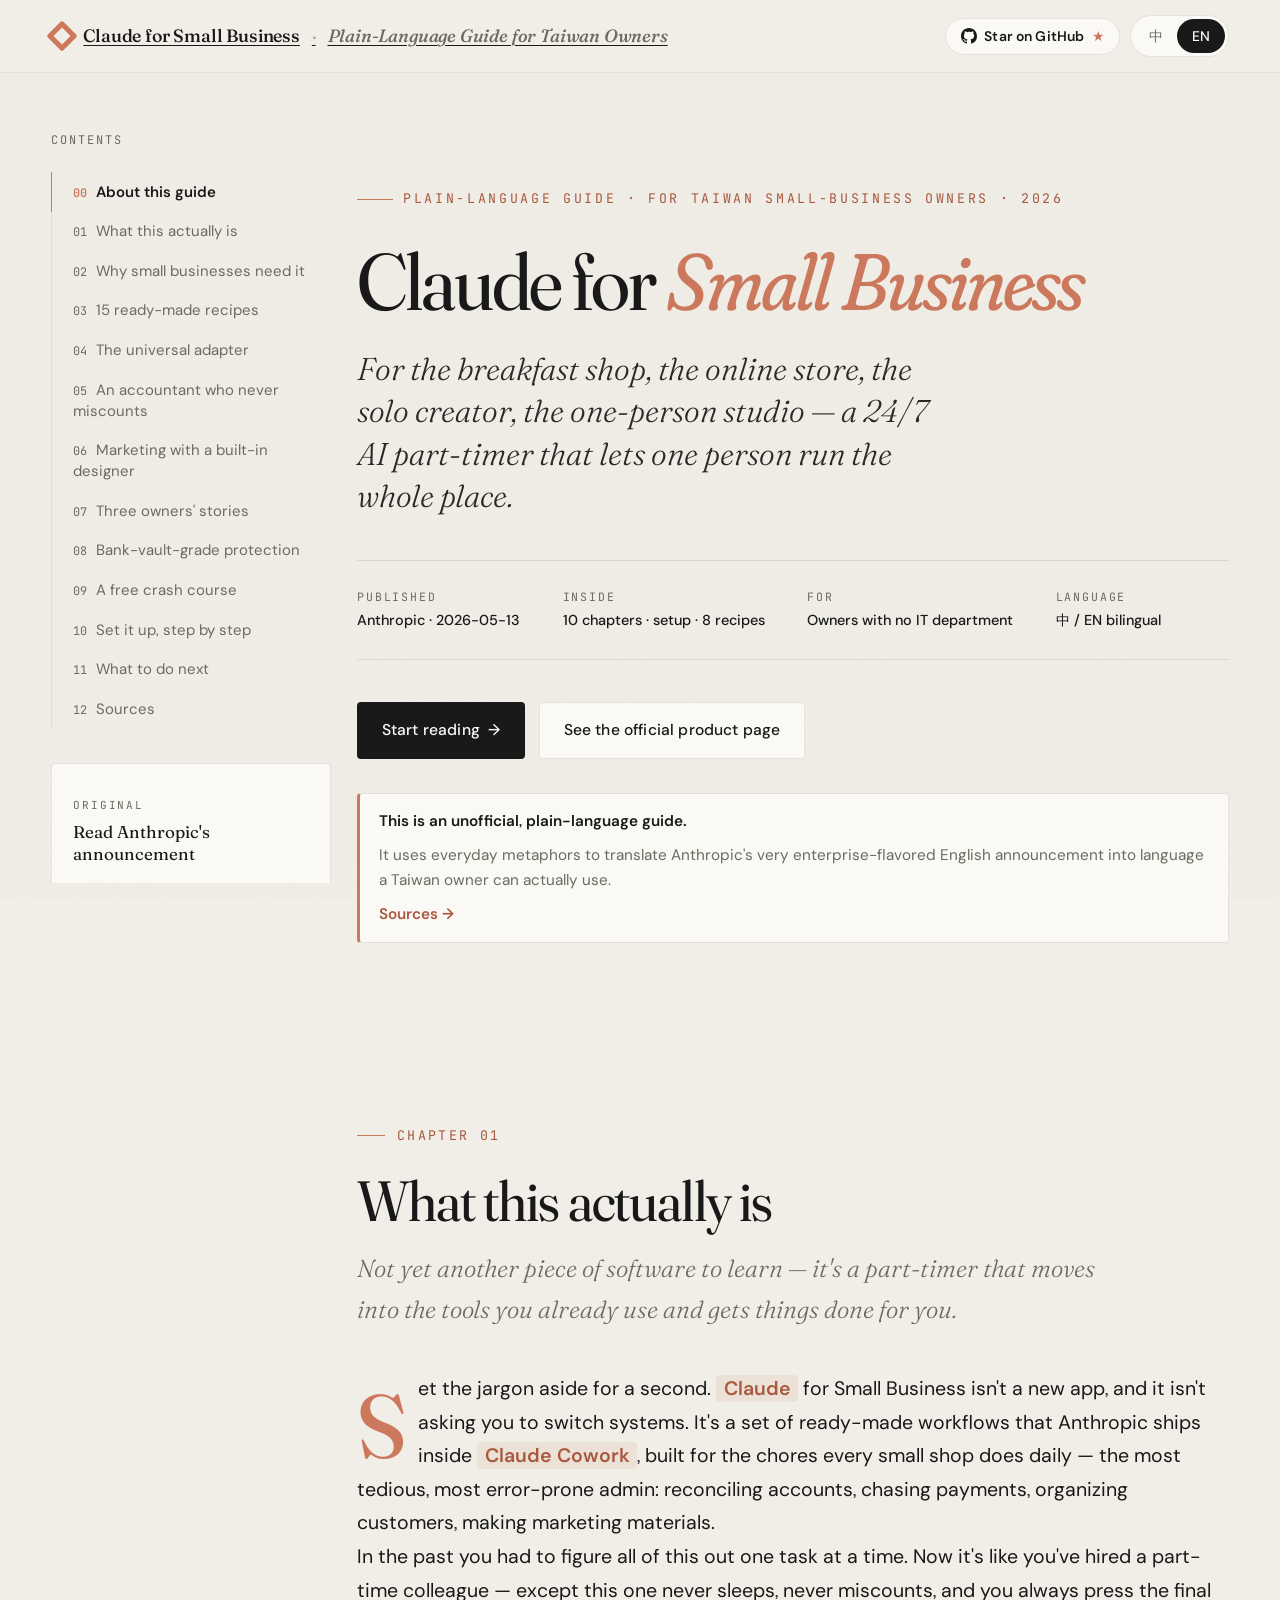
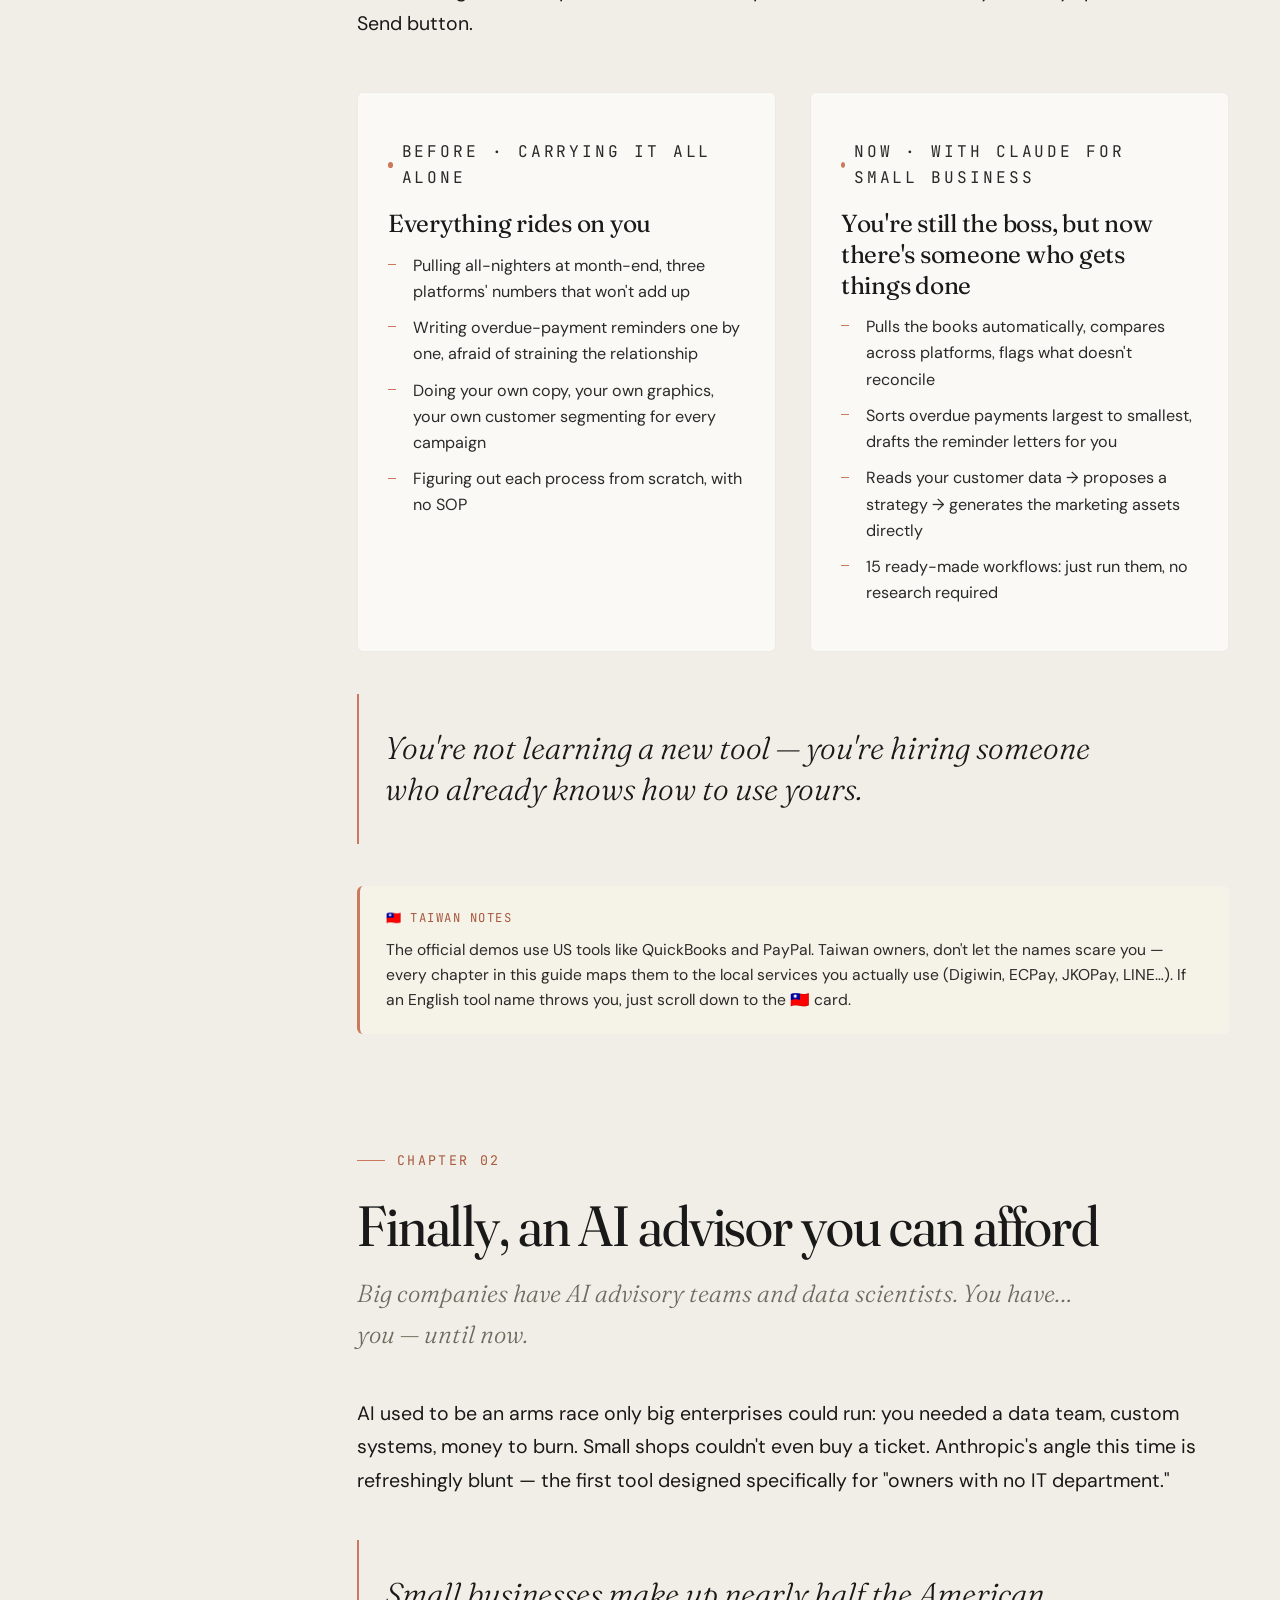
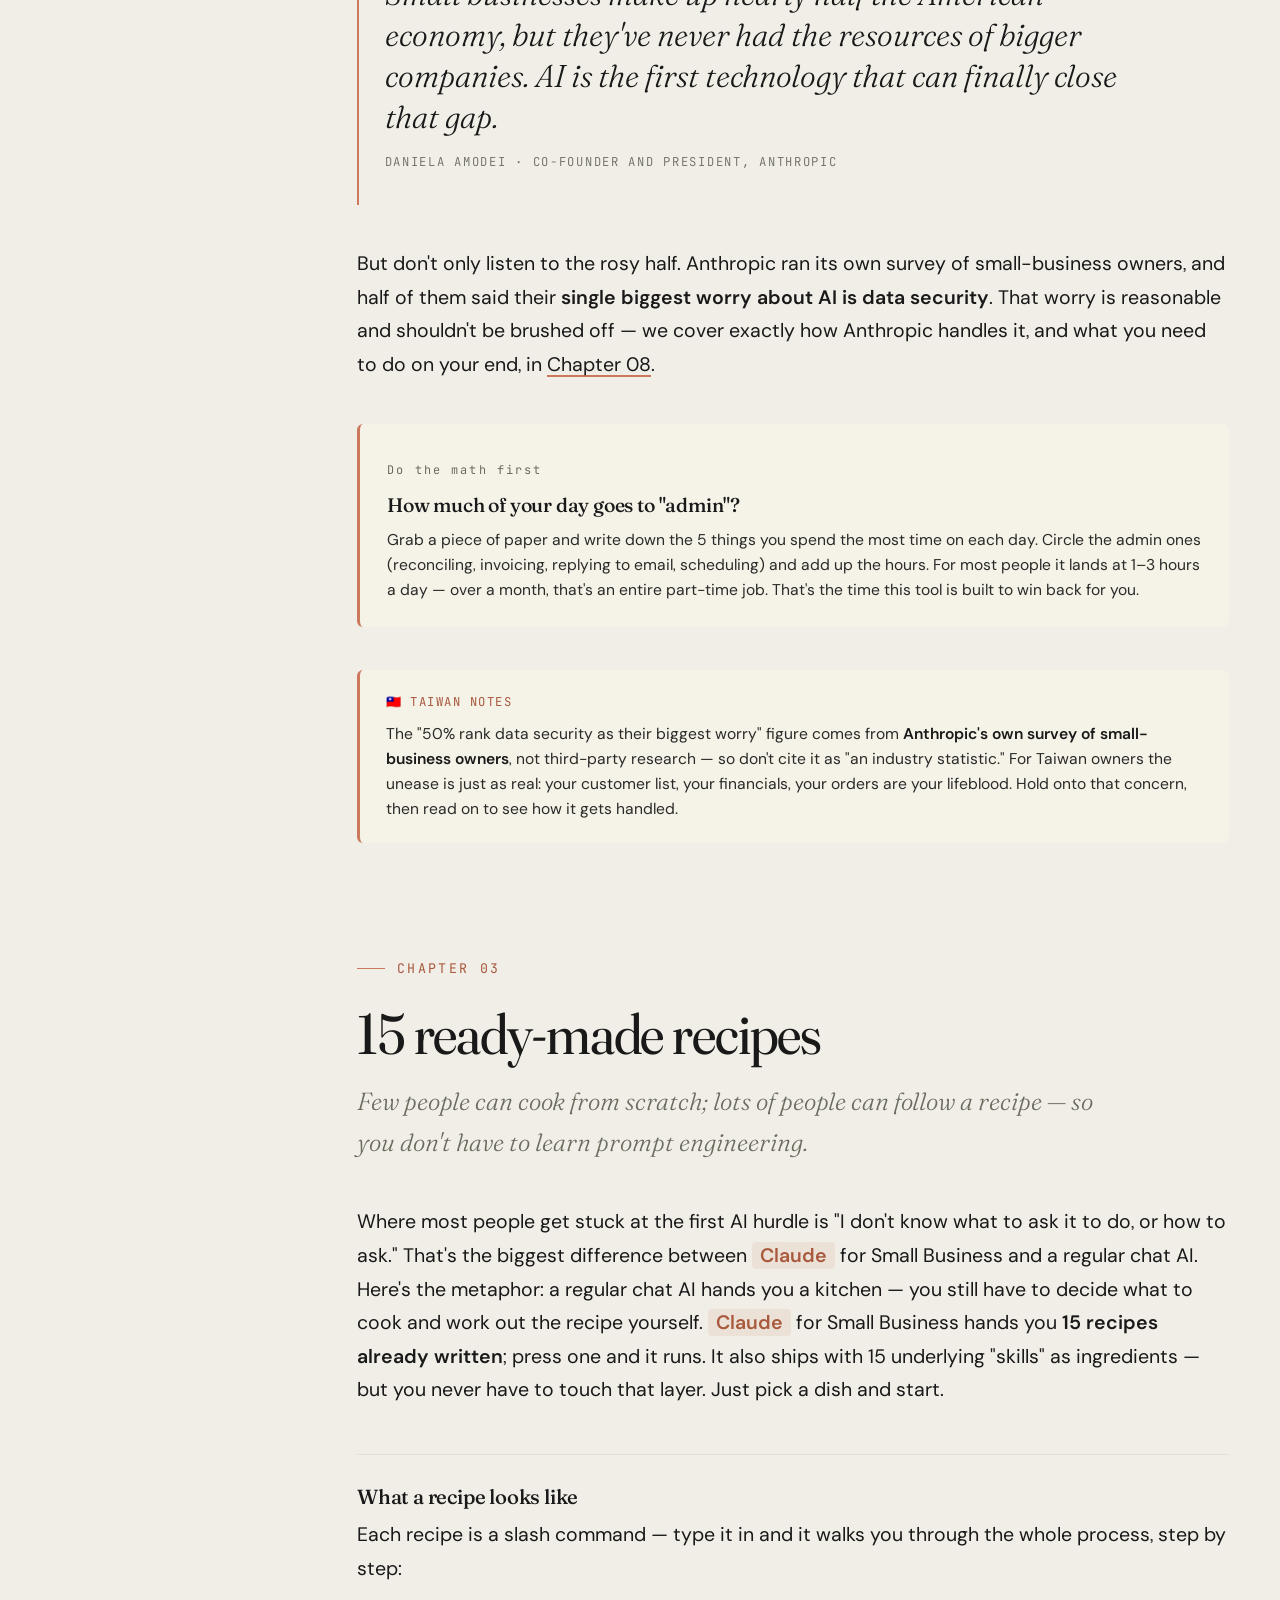
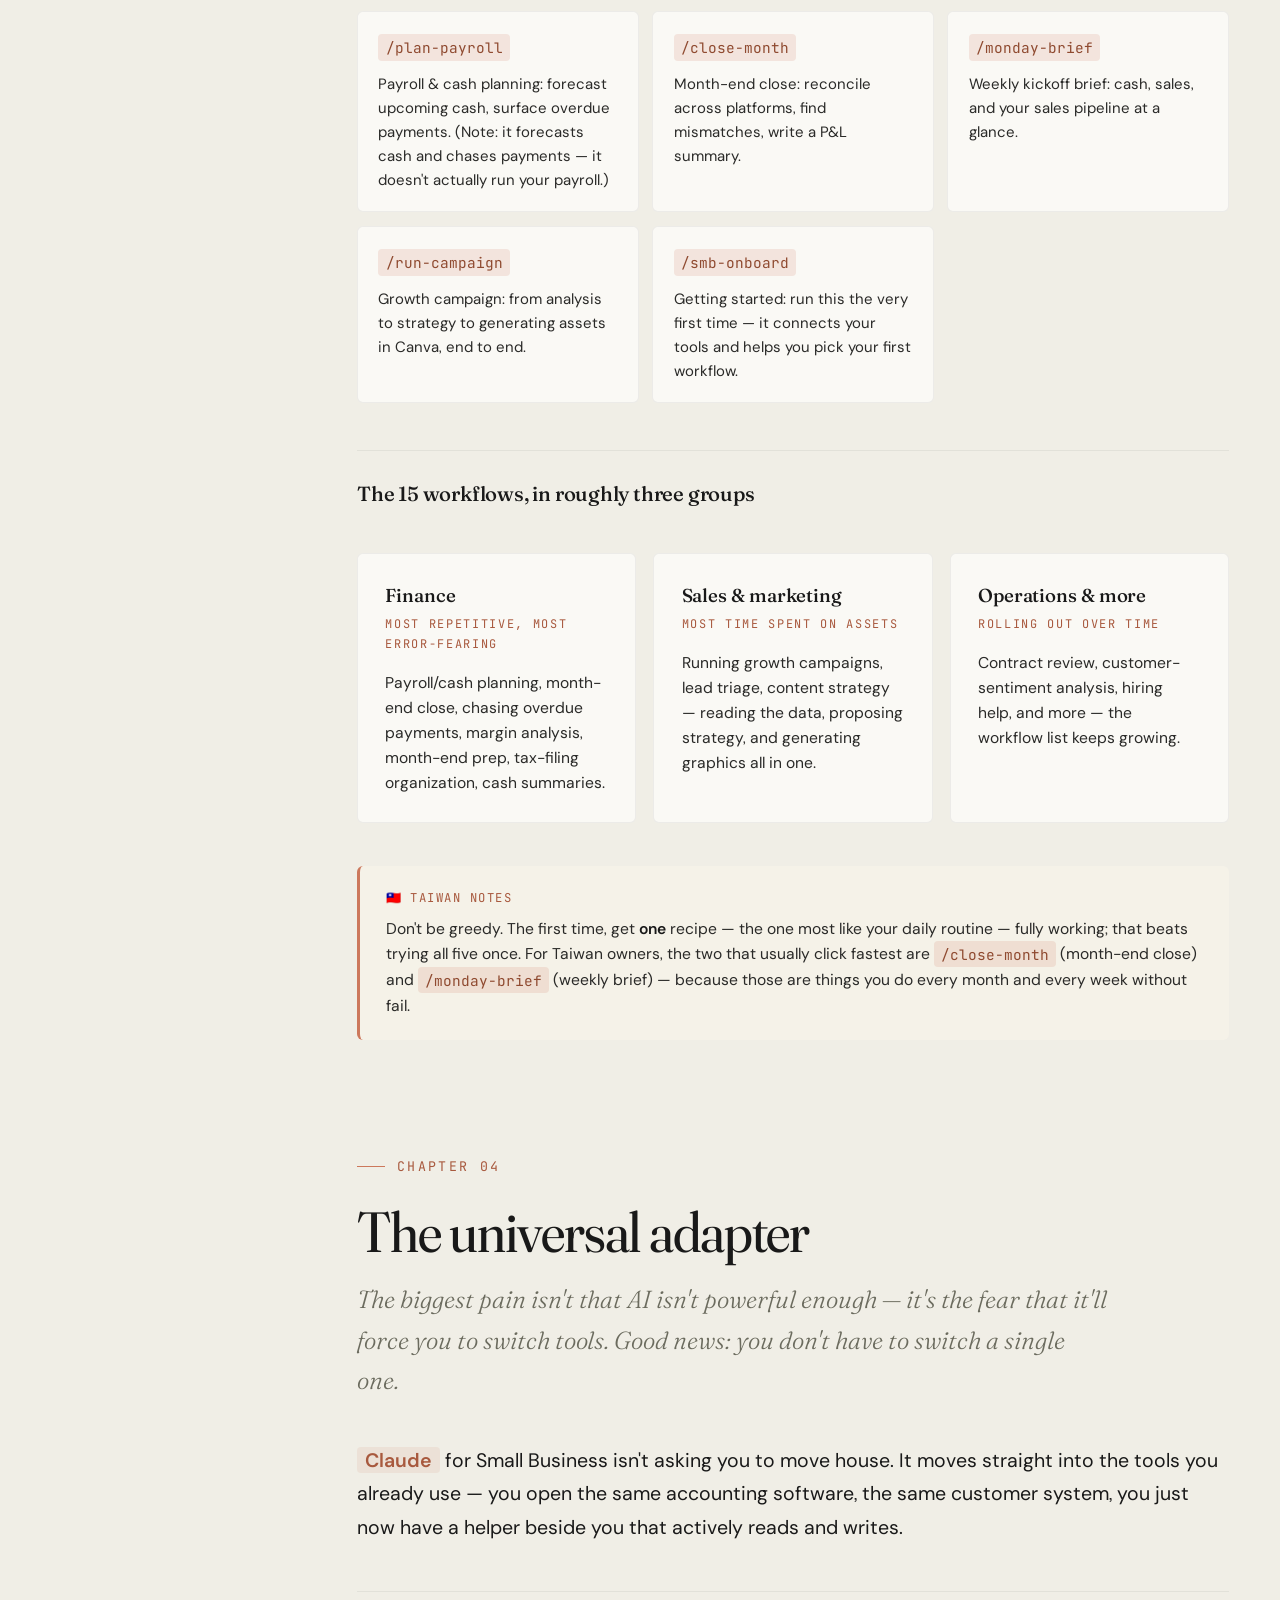
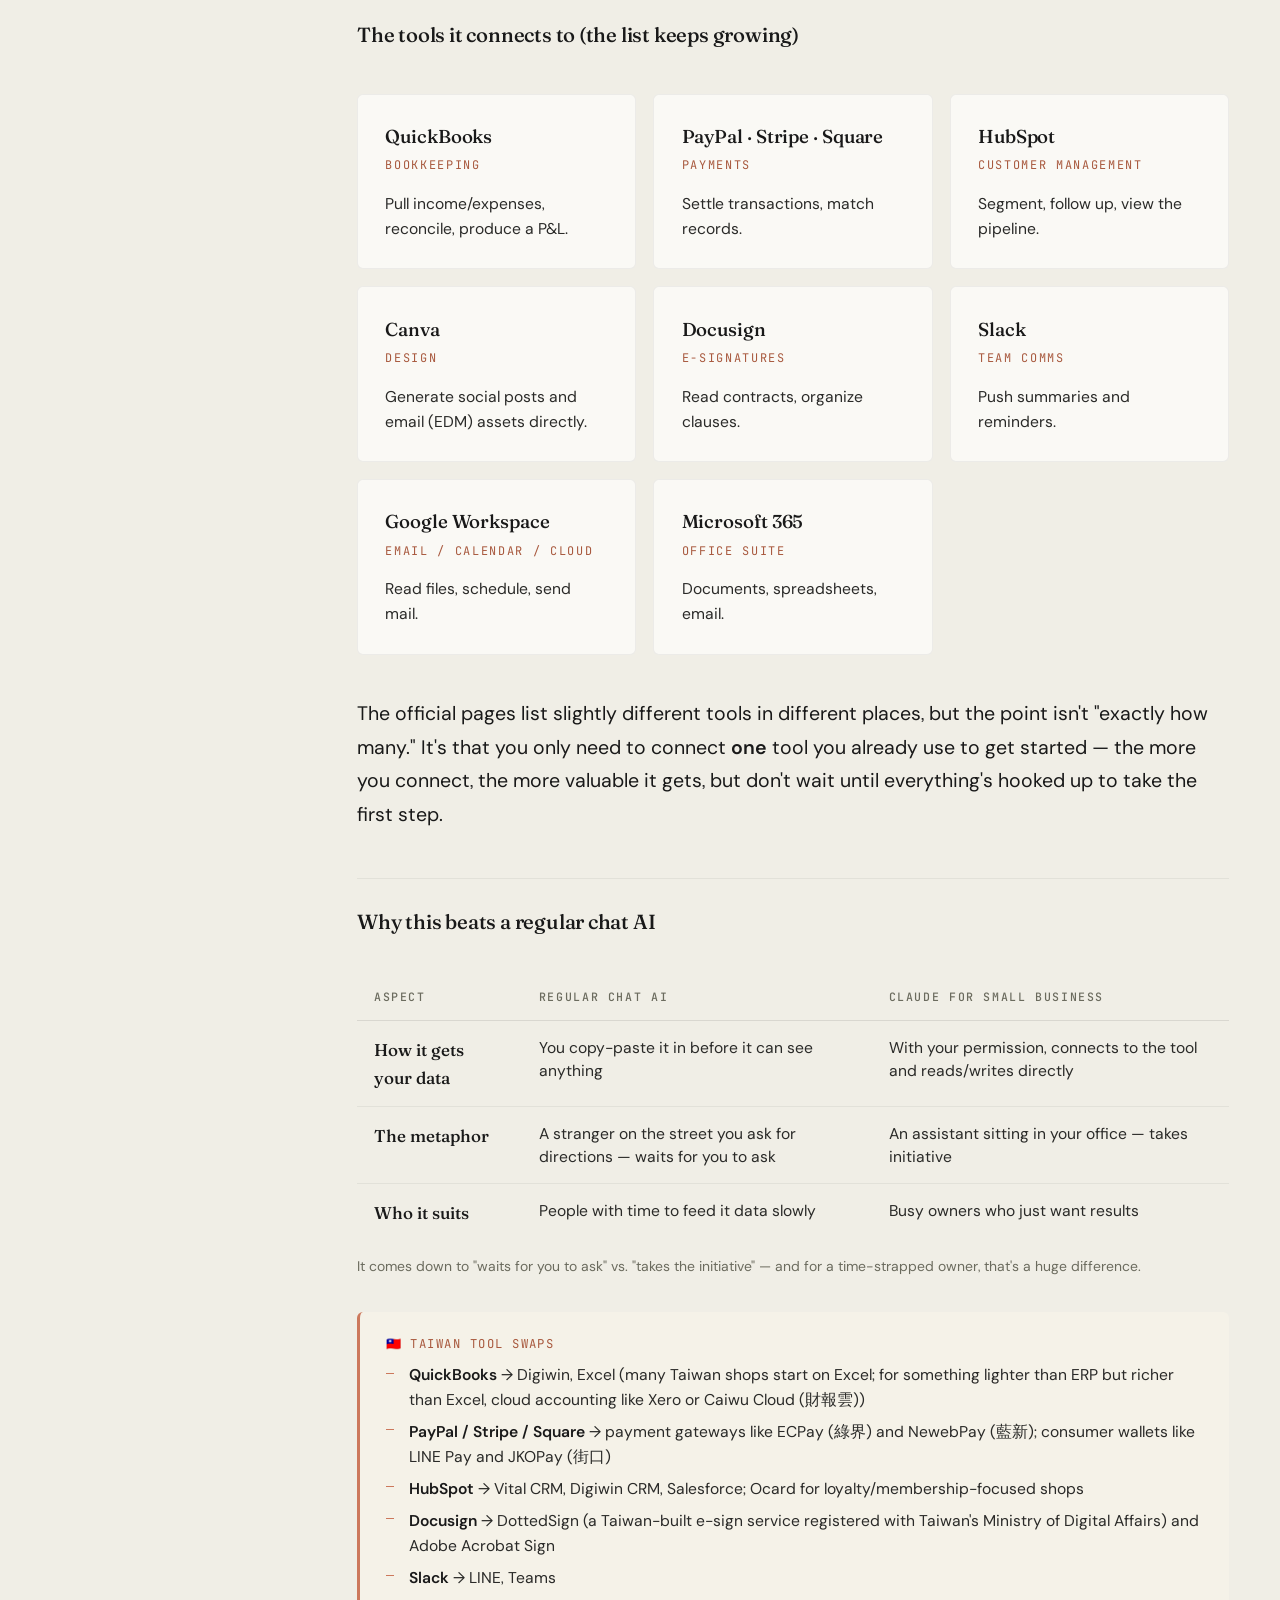
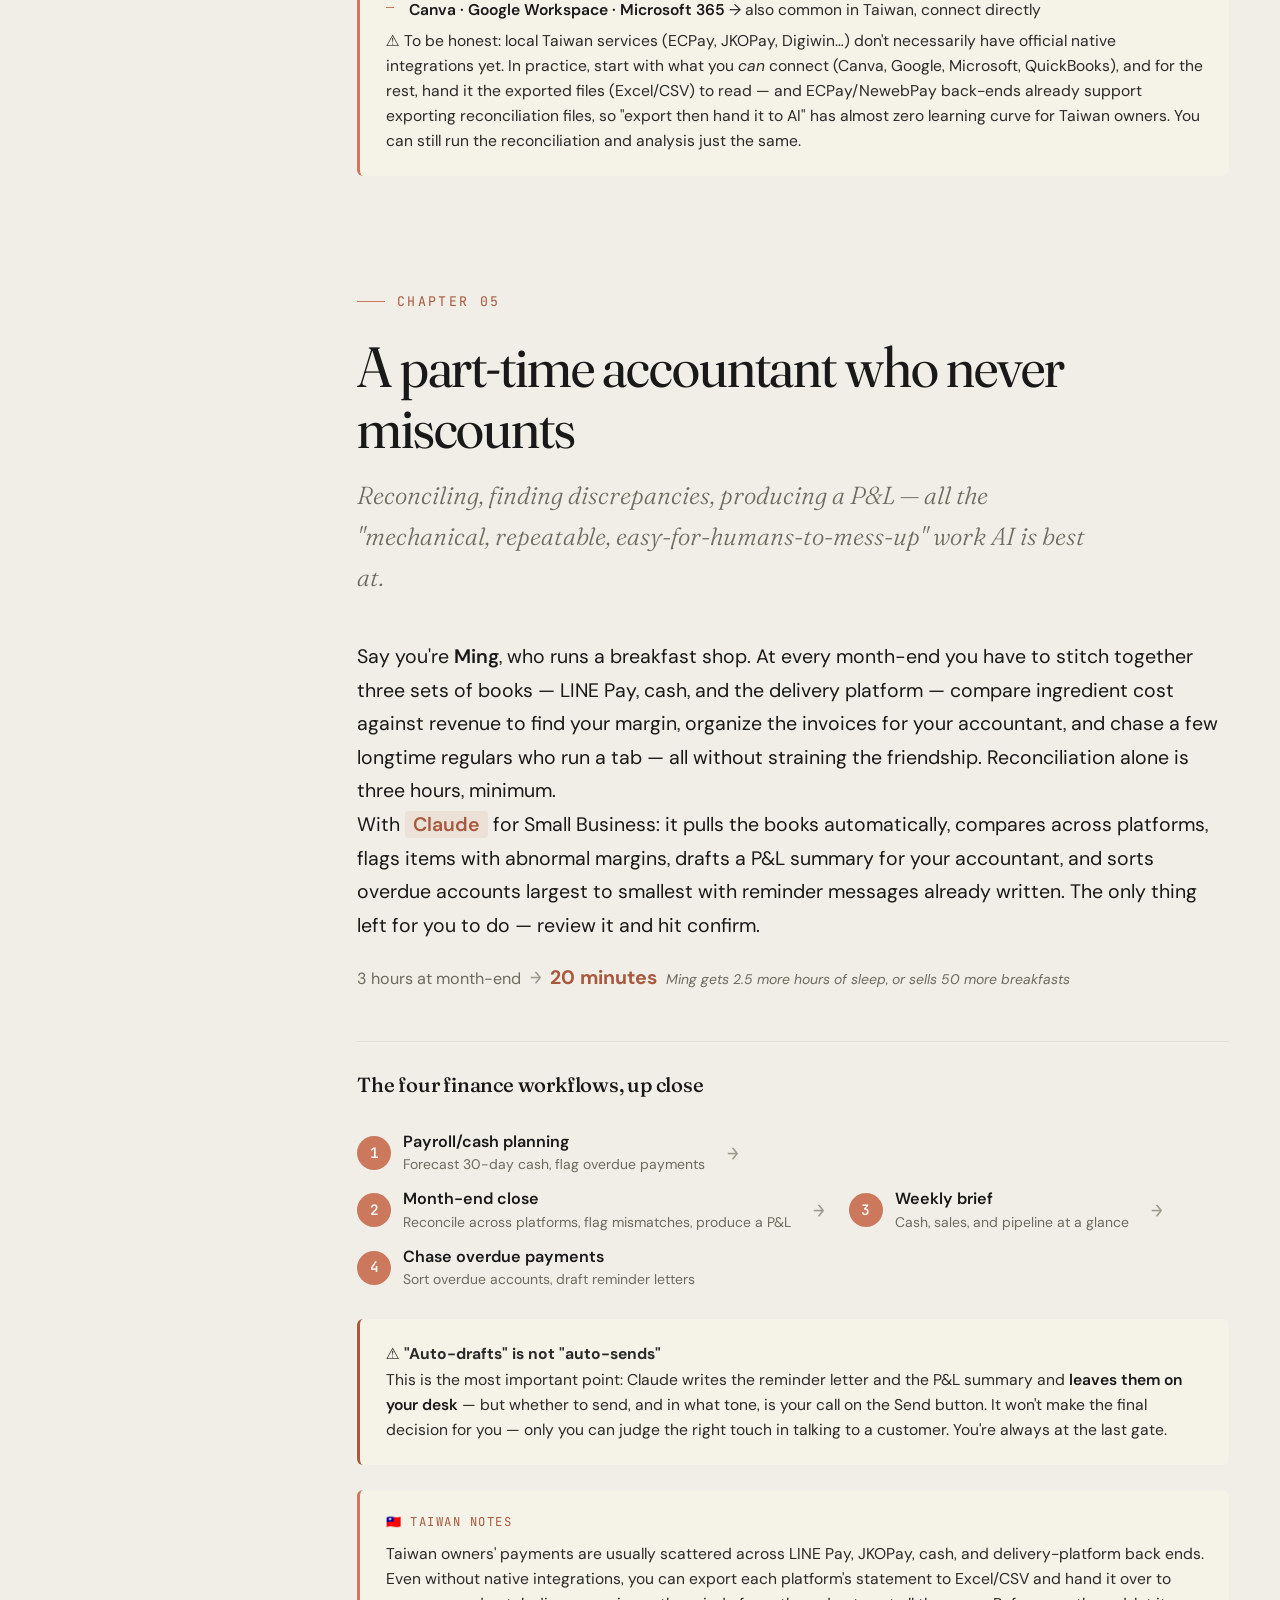
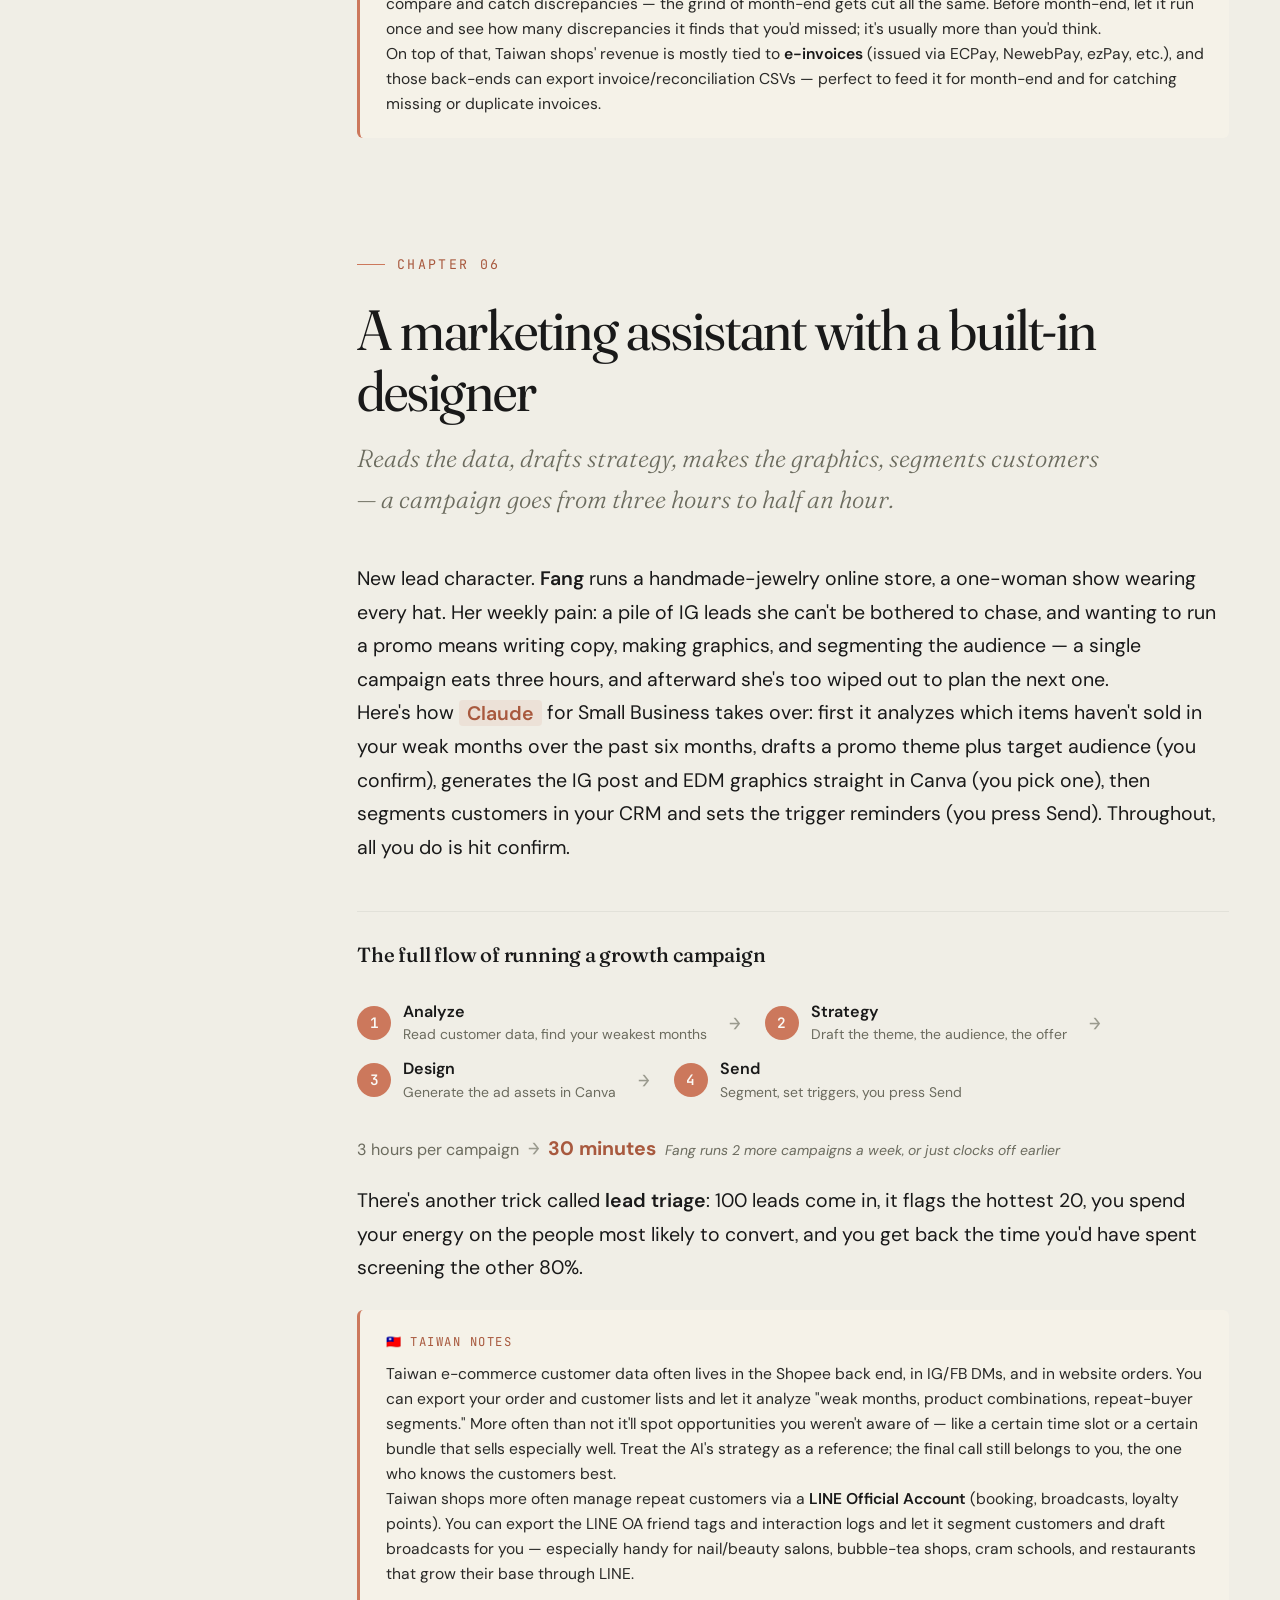
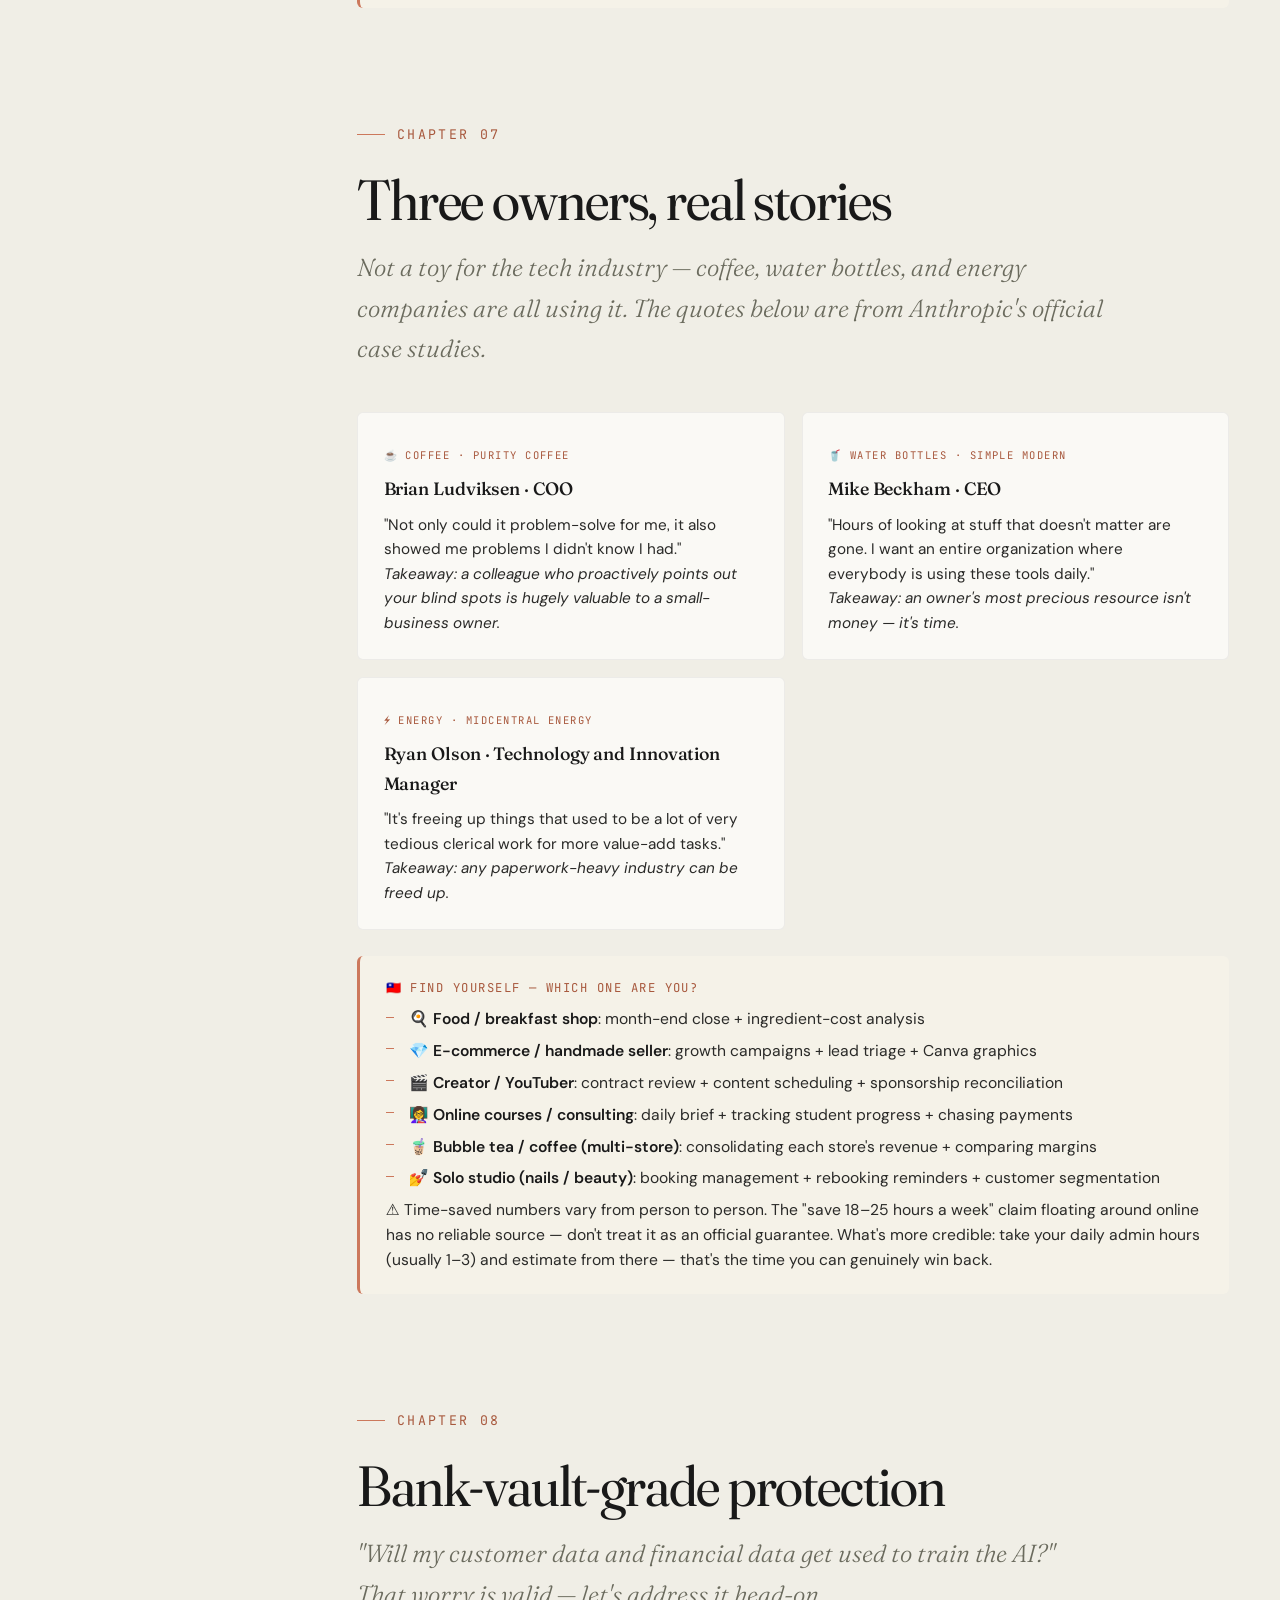
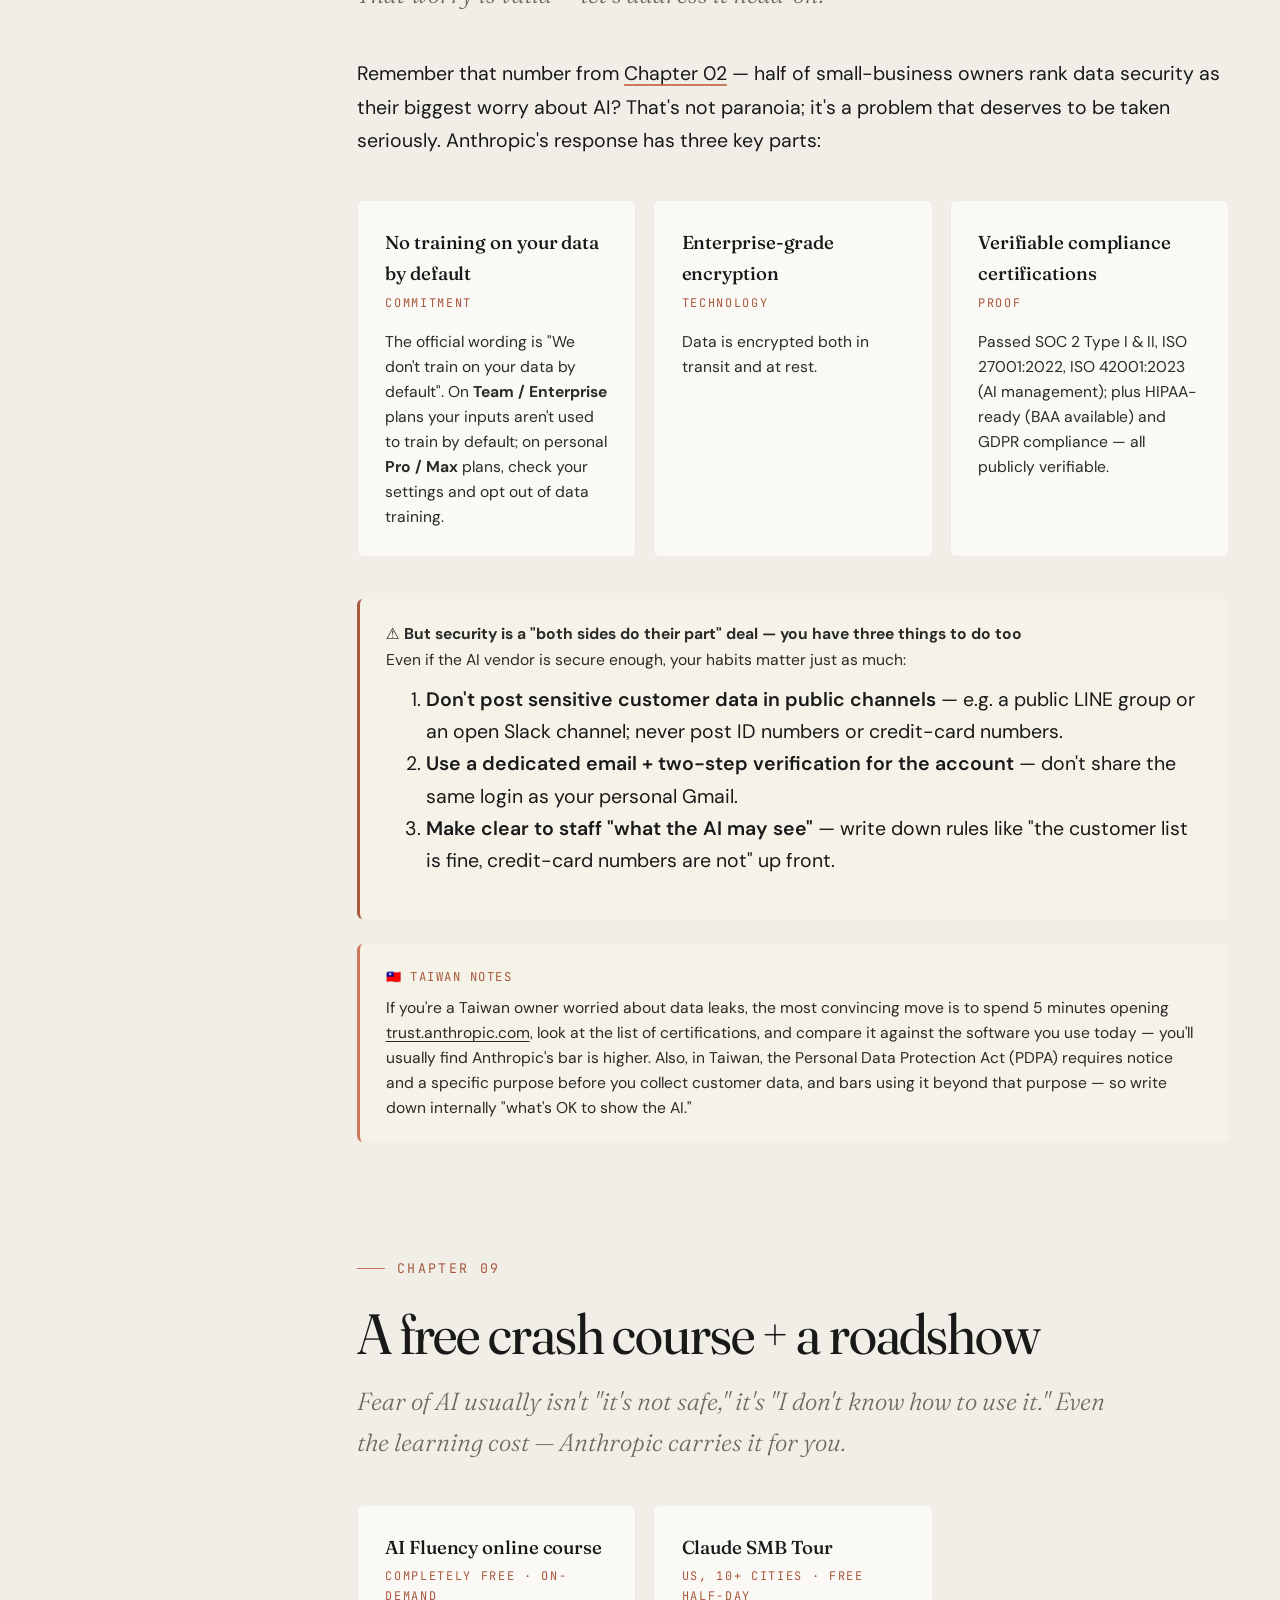
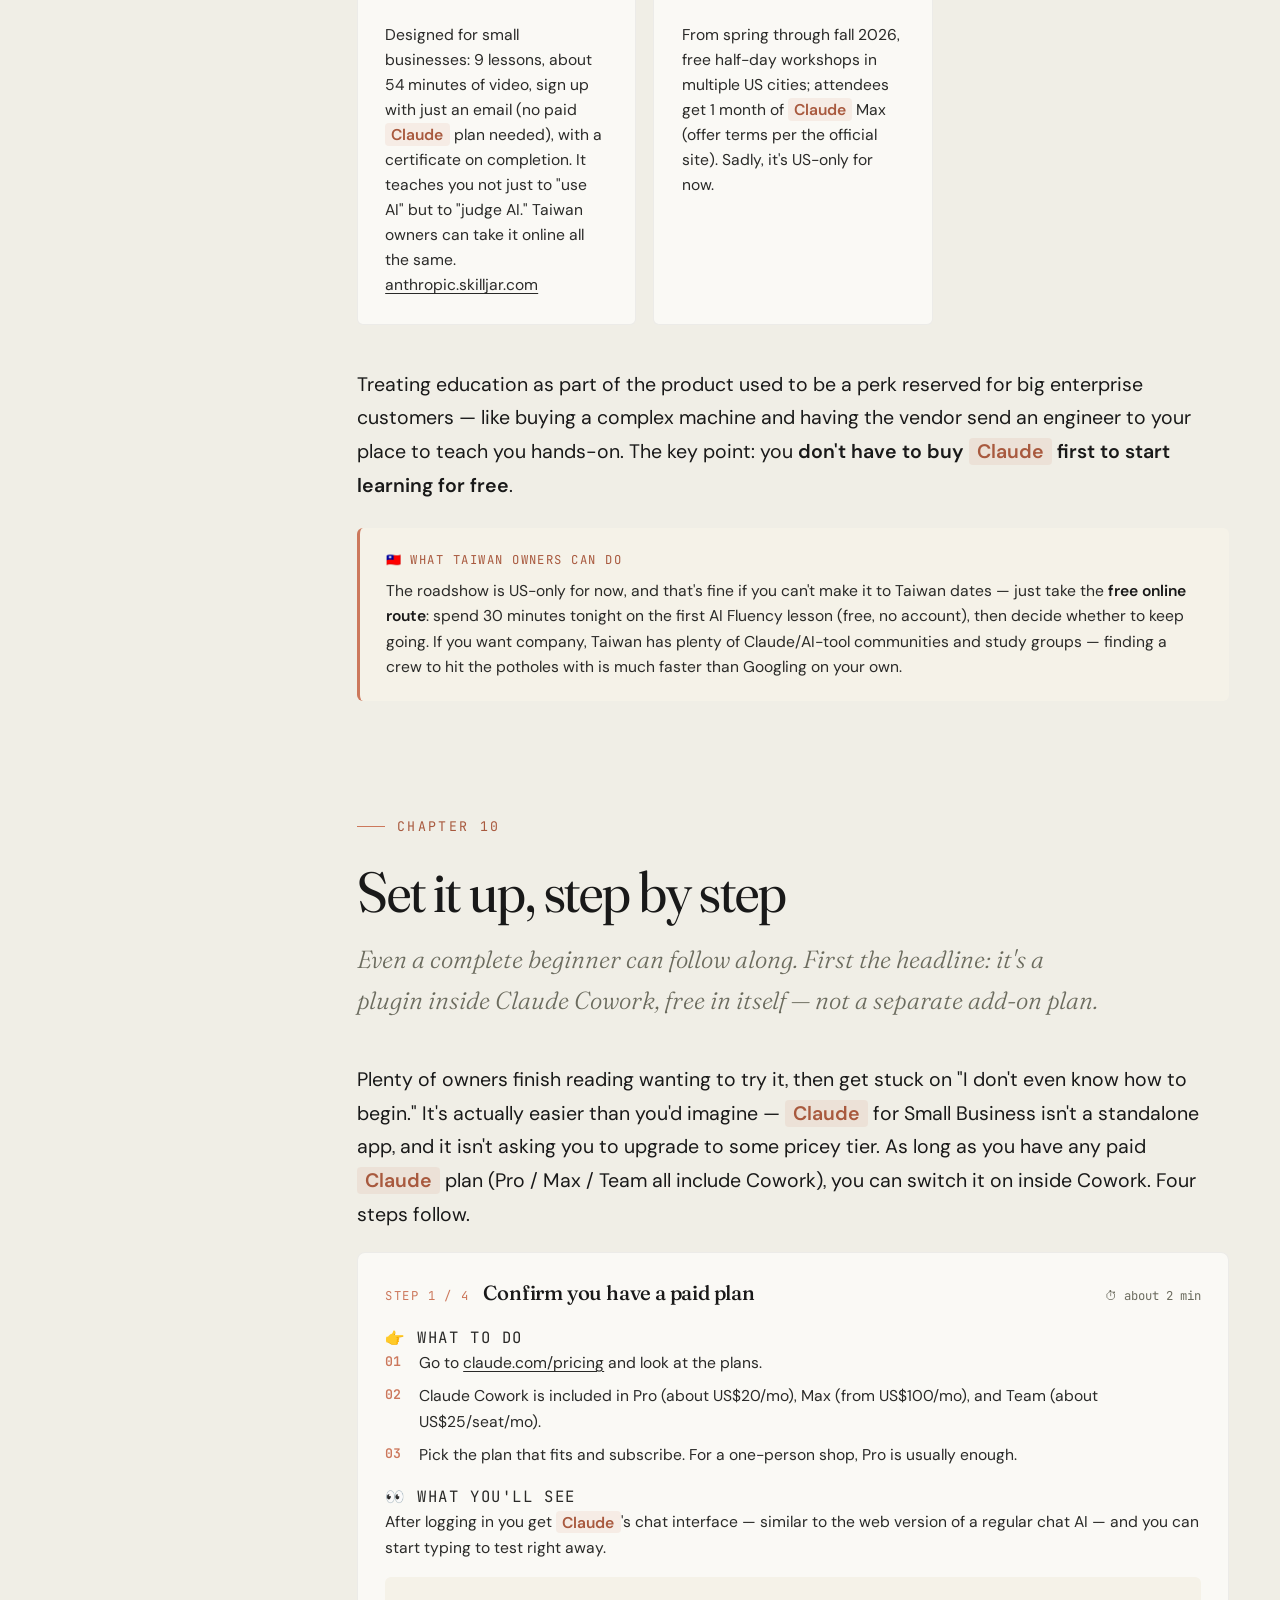
==== commit e5589a2c: "fix: 補上先前沒被擷取到的捲動顯示內容 上一次寫入靜態內容時,整頁掃描其實沒有真的掃過每一屏 —— 頁面的平滑捲動讓 每次捲動變成一段動畫,而下一次捲動在動畫還沒到位時就把它打斷,實際經過的 位置" ====
--- a/index.html
+++ b/index.html
@@ -14,25 +14,25 @@
 <meta name="viewport" content="width=device-width, initial-scale=1">
 <title>Claude for Small Business · Plain-Language Guide for Taiwan Owners</title>
 <meta name="description" content="Anthropic's Claude for Small Business in plain language for Taiwan owners with no IT team — 15 ready-made workflows, step-by-step setup, and scenario prompts.">
-<link rel="canonical" href="https://tingwei161803.github.io/claude-small-business/">
-<link rel="alternate" hreflang="zh-Hant" href="https://tingwei161803.github.io/claude-small-business/zh-Hant/">
-<link rel="alternate" hreflang="en" href="https://tingwei161803.github.io/claude-small-business/">
-<link rel="alternate" hreflang="x-default" href="https://tingwei161803.github.io/claude-small-business/">
+<link rel="canonical" href="https://claude-small-business.peteraim.com/">
+<link rel="alternate" hreflang="zh-Hant" href="https://claude-small-business.peteraim.com/zh-Hant/">
+<link rel="alternate" hreflang="en" href="https://claude-small-business.peteraim.com/">
+<link rel="alternate" hreflang="x-default" href="https://claude-small-business.peteraim.com/">
 <meta property="og:title" content="Claude for Small Business · Plain-Language Guide for Taiwan Owners">
 <meta property="og:description" content="A 24/7 AI part-timer that lets one person run the whole shop — plain-language metaphors, Taiwan tool swaps, step-by-step setup.">
 <meta property="og:type" content="article">
-<meta property="og:url" content="https://tingwei161803.github.io/claude-small-business/">
+<meta property="og:url" content="https://claude-small-business.peteraim.com/">
 <meta property="og:locale" content="en_US">
 <meta property="og:locale:alternate" content="zh_TW">
 <meta property="og:site_name" content="Claude for Small Business · Plain-Language Guide for Taiwan Owners">
-<meta property="og:image" content="https://tingwei161803.github.io/claude-small-business/assets/og-cover.png">
+<meta property="og:image" content="https://claude-small-business.peteraim.com/assets/og-cover.png">
 <meta property="og:image:width" content="1200">
 <meta property="og:image:height" content="630">
 <meta property="og:image:alt" content="Claude for Small Business · Plain-Language Guide for Taiwan Owners">
 <meta name="twitter:card" content="summary_large_image">
 <meta name="twitter:title" content="Claude for Small Business · Plain-Language Guide for Taiwan Owners">
 <meta name="twitter:description" content="A 24/7 AI part-timer that lets one person run the whole shop — plain-language metaphors, Taiwan tool swaps, step-by-step setup.">
-<meta name="twitter:image" content="https://tingwei161803.github.io/claude-small-business/assets/og-cover.png">
+<meta name="twitter:image" content="https://claude-small-business.peteraim.com/assets/og-cover.png">
 <link rel="preconnect" href="https://fonts.googleapis.com">
 <link rel="preconnect" href="https://fonts.gstatic.com" crossorigin>
 <link href="https://fonts.googleapis.com/css2?family=Fraunces:ital,opsz,wght,SOFT@0,9..144,300..600,30..100;1,9..144,300..600,30..100&family=DM+Sans:wght@300;400;500;600;700&family=JetBrains+Mono:wght@400;500&display=swap" rel="stylesheet">
@@ -49,8 +49,8 @@
   "dateModified": "2026-05-21",
   "author": { "@type": "Person", "name": "tingwei161803" },
   "publisher": { "@type": "Person", "name": "tingwei161803" },
-  "mainEntityOfPage": "https://tingwei161803.github.io/claude-small-business/",
-  "image": "https://tingwei161803.github.io/claude-small-business/assets/og-cover.png",
+  "mainEntityOfPage": "https://claude-small-business.peteraim.com/",
+  "image": "https://claude-small-business.peteraim.com/assets/og-cover.png",
   "isBasedOn": "https://www.anthropic.com/news/claude-for-small-business"
 }
 </script>
@@ -117,8 +117,7 @@
 
   <!-- ============ MAIN ============ -->
   <main class="main" id="maincontent" tabindex="-1">
-
-    <!-- ====== Cover / Hero ====== -->
+<!-- ====== Cover / Hero ====== -->
     <section class="section hero" id="cover">
       <p class="hero__eyebrow">Plain-language guide · For Taiwan small-business owners · 2026</p>
       <h1 class="hero__title">Claude for <em>Small Business</em></h1>
@@ -164,7 +163,7 @@
       </header>
 
       <div class="prose">
-        <p class="dropcap">Set the jargon aside for a second. Claude for Small Business isn't a new app, and it isn't asking you to switch systems. It's a set of ready-made workflows that Anthropic ships inside Claude Cowork, built for the chores every small shop does daily — the most tedious, most error-prone admin: reconciling accounts, chasing payments, organizing customers, making marketing materials.</p>
+        <p class="dropcap">Set the jargon aside for a second. <span class="product is-lit">Claude</span> for Small Business isn't a new app, and it isn't asking you to switch systems. It's a set of ready-made workflows that Anthropic ships inside <span class="product is-lit">Claude Cowork</span>, built for the chores every small shop does daily — the most tedious, most error-prone admin: reconciling accounts, chasing payments, organizing customers, making marketing materials.</p>
         <p>In the past you had to figure all of this out one task at a time. Now it's like you've hired a part-time colleague — except this one never sleeps, never miscounts, and you always press the final Send button.</p>
       </div>
 
@@ -249,8 +248,8 @@
       </header>
 
       <div class="prose">
-        <p>Where most people get stuck at the first AI hurdle is "I don't know what to ask it to do, or how to ask." That's the biggest difference between Claude for Small Business and a regular chat AI.</p>
-        <p>Here's the metaphor: a regular chat AI hands you a kitchen — you still have to decide what to cook and work out the recipe yourself. Claude for Small Business hands you <strong>15 recipes already written</strong>; press one and it runs. It also ships with 15 underlying "skills" as ingredients — but you never have to touch that layer. Just pick a dish and start.</p>
+        <p>Where most people get stuck at the first AI hurdle is "I don't know what to ask it to do, or how to ask." That's the biggest difference between <span class="product is-lit">Claude</span> for Small Business and a regular chat AI.</p>
+        <p>Here's the metaphor: a regular chat AI hands you a kitchen — you still have to decide what to cook and work out the recipe yourself. <span class="product is-lit">Claude</span> for Small Business hands you <strong>15 recipes already written</strong>; press one and it runs. It also ships with 15 underlying "skills" as ingredients — but you never have to touch that layer. Just pick a dish and start.</p>
       </div>
 
       <p class="section-h">What a recipe looks like</p>
@@ -299,7 +298,7 @@
       </header>
 
       <div class="prose">
-        <p>Claude for Small Business isn't asking you to move house. It moves straight into the tools you already use — you open the same accounting software, the same customer system, you just now have a helper beside you that actively reads and writes.</p>
+        <p><span class="product is-lit">Claude</span> for Small Business isn't asking you to move house. It moves straight into the tools you already use — you open the same accounting software, the same customer system, you just now have a helper beside you that actively reads and writes.</p>
       </div>
 
       <p class="section-h">The tools it connects to (the list keeps growing)</p>
@@ -366,7 +365,7 @@
 
       <div class="prose">
         <p>Say you're <strong>Ming</strong>, who runs a breakfast shop. At every month-end you have to stitch together three sets of books — LINE Pay, cash, and the delivery platform — compare ingredient cost against revenue to find your margin, organize the invoices for your accountant, and chase a few longtime regulars who run a tab — all without straining the friendship. Reconciliation alone is three hours, minimum.</p>
-        <p>With Claude for Small Business: it pulls the books automatically, compares across platforms, flags items with abnormal margins, drafts a P&amp;L summary for your accountant, and sorts overdue accounts largest to smallest with reminder messages already written. The only thing left for you to do — review it and hit confirm.</p>
+        <p>With <span class="product is-lit">Claude</span> for Small Business: it pulls the books automatically, compares across platforms, flags items with abnormal margins, drafts a P&amp;L summary for your accountant, and sorts overdue accounts largest to smallest with reminder messages already written. The only thing left for you to do — review it and hit confirm.</p>
       </div>
 
       <p class="timesave"><span class="timesave__from">3 hours at month-end</span><span class="timesave__arrow">→</span><span class="timesave__to">20 minutes</span><span class="timesave__note">Ming gets 2.5 more hours of sleep, or sells 50 more breakfasts</span></p>
@@ -403,7 +402,7 @@
 
       <div class="prose">
         <p>New lead character. <strong>Fang</strong> runs a handmade-jewelry online store, a one-woman show wearing every hat. Her weekly pain: a pile of IG leads she can't be bothered to chase, and wanting to run a promo means writing copy, making graphics, and segmenting the audience — a single campaign eats three hours, and afterward she's too wiped out to plan the next one.</p>
-        <p>Here's how Claude for Small Business takes over: first it analyzes which items haven't sold in your weak months over the past six months, drafts a promo theme plus target audience (you confirm), generates the IG post and EDM graphics straight in Canva (you pick one), then segments customers in your CRM and sets the trigger reminders (you press Send). Throughout, all you do is hit confirm.</p>
+        <p>Here's how <span class="product is-lit">Claude</span> for Small Business takes over: first it analyzes which items haven't sold in your weak months over the past six months, drafts a promo theme plus target audience (you confirm), generates the IG post and EDM graphics straight in Canva (you pick one), then segments customers in your CRM and sets the trigger reminders (you press Send). Throughout, all you do is hit confirm.</p>
       </div>
 
       <p class="section-h">The full flow of running a growth campaign</p>
@@ -519,17 +518,17 @@
         <div class="tool">
           <p class="tool__name">AI Fluency online course</p>
           <span class="tool__when">Completely free · on-demand</span>
-          <p class="tool__desc">Designed for small businesses: 9 lessons, about 54 minutes of video, sign up with just an email (no paid Claude plan needed), with a certificate on completion. It teaches you not just to "use AI" but to "judge AI." Taiwan owners can take it online all the same.<br><a href="https://anthropic.skilljar.com/ai-fluency-for-small-businesses" target="_blank" rel="noopener">anthropic.skilljar.com</a></p>
+          <p class="tool__desc">Designed for small businesses: 9 lessons, about 54 minutes of video, sign up with just an email (no paid <span class="product is-lit">Claude</span> plan needed), with a certificate on completion. It teaches you not just to "use AI" but to "judge AI." Taiwan owners can take it online all the same.<br><a href="https://anthropic.skilljar.com/ai-fluency-for-small-businesses" target="_blank" rel="noopener">anthropic.skilljar.com</a></p>
         </div>
         <div class="tool">
           <p class="tool__name">Claude SMB Tour</p>
           <span class="tool__when">US, 10+ cities · free half-day</span>
-          <p class="tool__desc">From spring through fall 2026, free half-day workshops in multiple US cities; attendees get 1 month of Claude Max (offer terms per the official site). Sadly, it's US-only for now.</p>
-        </div>
-      </div>
-
-      <div class="prose">
-        <p>Treating education as part of the product used to be a perk reserved for big enterprise customers — like buying a complex machine and having the vendor send an engineer to your place to teach you hands-on. The key point: you <strong>don't have to buy Claude first to start learning for free</strong>.</p>
+          <p class="tool__desc">From spring through fall 2026, free half-day workshops in multiple US cities; attendees get 1 month of <span class="product is-lit">Claude</span> Max (offer terms per the official site). Sadly, it's US-only for now.</p>
+        </div>
+      </div>
+
+      <div class="prose">
+        <p>Treating education as part of the product used to be a perk reserved for big enterprise customers — like buying a complex machine and having the vendor send an engineer to your place to teach you hands-on. The key point: you <strong>don't have to buy <span class="product is-lit">Claude</span> first to start learning for free</strong>.</p>
       </div>
 
       <aside class="tw-note">
@@ -549,7 +548,7 @@
       </header>
 
       <div class="prose">
-        <p>Plenty of owners finish reading wanting to try it, then get stuck on "I don't even know how to begin." It's actually easier than you'd imagine — Claude for Small Business isn't a standalone app, and it isn't asking you to upgrade to some pricey tier. As long as you have any paid Claude plan (Pro / Max / Team all include Cowork), you can switch it on inside Cowork. Four steps follow.</p>
+        <p>Plenty of owners finish reading wanting to try it, then get stuck on "I don't even know how to begin." It's actually easier than you'd imagine — <span class="product is-lit">Claude</span> for Small Business isn't a standalone app, and it isn't asking you to upgrade to some pricey tier. As long as you have any paid <span class="product is-lit">Claude</span> plan (Pro / Max / Team all include Cowork), you can switch it on inside Cowork. Four steps follow.</p>
       </div>
 
       <div class="install-step">
@@ -564,7 +563,7 @@
         </div>
         <div class="install-step__block install-step__block--see">
           <p class="install-step__sub">👀 What you'll see</p>
-          <p>After logging in you get Claude's chat interface — similar to the web version of a regular chat AI — and you can start typing to test right away.</p>
+          <p>After logging in you get <span class="product is-lit">Claude</span>'s chat interface — similar to the web version of a regular chat AI — and you can start typing to test right away.</p>
         </div>
         <div class="install-step__block install-step__block--stuck">
           <p class="install-step__sub">⚠️ Stuck?</p>
@@ -588,7 +587,7 @@
         </div>
         <div class="install-step__block install-step__block--stuck">
           <p class="install-step__sub">⚠️ Stuck?</p>
-          <p>If Mac says "cannot verify the developer" the first time you open it, go to System Settings → Privacy &amp; Security, scroll to the bottom and click "Open Anyway." This is Mac's standard step for any non-App-Store software — it's not a Claude problem.</p>
+          <p>If Mac says "cannot verify the developer" the first time you open it, go to System Settings → Privacy &amp; Security, scroll to the bottom and click "Open Anyway." This is Mac's standard step for any non-App-Store software — it's not a <span class="product is-lit">Claude</span> problem.</p>
         </div>
       </div>
 
@@ -625,16 +624,16 @@
         </div>
         <div class="install-step__block install-step__block--see">
           <p class="install-step__sub">👀 What you'll see</p>
-          <p>Claude starts getting things done, step by step. Before any important action (sending mail, charging a card, changing data) it asks you Yes/No — only when you click Yes does it act. You're always at the last gate.</p>
+          <p><span class="product is-lit">Claude</span> starts getting things done, step by step. Before any important action (sending mail, charging a card, changing data) it asks you Yes/No — only when you click Yes does it act. You're always at the last gate.</p>
         </div>
         <div class="install-step__block install-step__block--stuck">
           <p class="install-step__sub">⚠️ Stuck?</p>
-          <p>If OAuth authorization fails, confirm you're logging in with the service's "admin/owner" account — staff permissions usually aren't enough for Claude to read all the data.</p>
+          <p>If OAuth authorization fails, confirm you're logging in with the service's "admin/owner" account — staff permissions usually aren't enough for <span class="product is-lit">Claude</span> to read all the data.</p>
         </div>
       </div>
 
       <h3 class="section-h" id="cookbook">Prompt cookbook — pick your role, copy &amp; paste</h3>
-      <div class="prose"><p>Not sure how to open the first line? Pick the role most like you, copy the block below into the chat box (no edits needed), and watch how Claude moves. These are demos; the actual tools and data depend on what you've connected.</p></div>
+      <div class="prose"><p>Not sure how to open the first line? Pick the role most like you, copy the block below into the chat box (no edits needed), and watch how <span class="product is-lit">Claude</span> moves. These are demos; the actual tools and data depend on what you've connected.</p></div>
 
       <div class="prompt-card">
         <div class="prompt-card__head"><span class="prompt-card__persona">🍳 Ming · breakfast shop</span><span class="prompt-card__scene">Scenario: month-end means handing your accountant the numbers — reconciling used to take 3 hours</span></div>
@@ -649,7 +648,7 @@
 Show me everything when done — I'll review and send it myself.</code></pre>
         </div>
         <div class="prompt-card__does">
-          <p class="prompt-card__label">✨ What Claude does</p>
+          <p class="prompt-card__label">✨ What <span class="product is-lit">Claude</span> does</p>
           <ol>
             <li>Pulls every income and expense entry for the month</li>
             <li>Reconciles across platforms and flags the items with bigger gaps</li>
@@ -674,7 +673,7 @@
 When done, I'll pick one to run.</code></pre>
         </div>
         <div class="prompt-card__does">
-          <p class="prompt-card__label">✨ What Claude does</p>
+          <p class="prompt-card__label">✨ What <span class="product is-lit">Claude</span> does</p>
           <ol>
             <li>Reads the past 12 months of sales history</li>
             <li>Drafts 3 campaign themes (theme + audience + offer)</li>
@@ -699,7 +698,7 @@
 Mark dangerous items in red and normal ones in green.</code></pre>
         </div>
         <div class="prompt-card__does">
-          <p class="prompt-card__label">✨ What Claude does</p>
+          <p class="prompt-card__label">✨ What <span class="product is-lit">Claude</span> does</p>
           <ol>
             <li>Reads every clause in the contract</li>
             <li>Flags risks like exclusivity periods, derivative-content limits, and IP ownership</li>
@@ -725,7 +724,7 @@
 Push it to my usual messaging app — not email.</code></pre>
         </div>
         <div class="prompt-card__does">
-          <p class="prompt-card__label">✨ What Claude does</p>
+          <p class="prompt-card__label">✨ What <span class="product is-lit">Claude</span> does</p>
           <ol>
             <li>Sets up a routine that runs automatically at 9:00 each day</li>
             <li>Pulls student data from your course platform / CRM</li>
@@ -750,7 +749,7 @@
 Make it a one-page summary, with key points as bullets.</code></pre>
         </div>
         <div class="prompt-card__does">
-          <p class="prompt-card__label">✨ What Claude does</p>
+          <p class="prompt-card__label">✨ What <span class="product is-lit">Claude</span> does</p>
           <ol>
             <li>Consolidates revenue and customer counts across all 3 stores</li>
             <li>Calculates each store's cost ratio and catches anomalies</li>
@@ -775,7 +774,7 @@
 Keep the message warm and friendly, like a friend — I'll confirm before anything goes out.</code></pre>
         </div>
         <div class="prompt-card__does">
-          <p class="prompt-card__label">✨ What Claude does</p>
+          <p class="prompt-card__label">✨ What <span class="product is-lit">Claude</span> does</p>
           <ol>
             <li>Organizes bookings and flags unconfirmed slots</li>
             <li>Pulls the list of long-lapsed clients</li>
@@ -800,7 +799,7 @@
 Show me everything when done — I'll review and send it myself.</code></pre>
         </div>
         <div class="prompt-card__does">
-          <p class="prompt-card__label">✨ What Claude does</p>
+          <p class="prompt-card__label">✨ What <span class="product is-lit">Claude</span> does</p>
           <ol>
             <li>Reviews the contract, flags risky clauses and payment terms</li>
             <li>Checks against historical quotes to judge whether it's reasonable</li>
@@ -825,7 +824,7 @@
 Draft the payment-chasing and enrollment messages first — I'll confirm before sending.</code></pre>
         </div>
         <div class="prompt-card__does">
-          <p class="prompt-card__label">✨ What Claude does</p>
+          <p class="prompt-card__label">✨ What <span class="product is-lit">Claude</span> does</p>
           <ol>
             <li>Organizes payment status and lists who hasn't paid</li>
             <li>Flags high-absence students for you to follow up</li>
@@ -870,7 +869,7 @@
           <h3>You don't have to figure it out alone</h3>
           <ul>
             <li>Get a friend who runs a breakfast shop / online store / creator channel to try it with you and compare notes</li>
-            <li>Join a Taiwan Claude/AI-tools community — when you hit a wall, someone can guide you, which is much faster than Googling alone</li>
+            <li>Join a Taiwan <span class="product is-lit">Claude</span>/AI-tools community — when you hit a wall, someone can guide you, which is much faster than Googling alone</li>
             <li>Save the prompts that worked into your own "recipe book" and reuse them next time</li>
           </ul>
         </div>
@@ -928,8 +927,7 @@
         <p><small>This is a personally produced, plain-language guide, not affiliated with Anthropic. All testimonials and quotes cited are from Anthropic's official case studies. Where the content differs from the latest official information, the official source prevails.</small></p>
       </div>
     </section>
-
-  </main>
+</main>
 </div>
 
 <footer class="site-footer">
@@ -937,7 +935,7 @@
     <span>Claude for Small Business · A Plain-Language Guide for Taiwan Owners · 2026</span>
     <span>Unofficial compilation · content verified, the <a href="https://www.anthropic.com/news/claude-for-small-business" target="_blank" rel="noopener">official announcement</a> prevails</span>
     <div class="profile-links" style="display:flex;gap:12px;justify-content:center;align-items:center;margin-top:10px">
-      <a class="icon-btn" href="https://www.peteraim.com" target="_blank" rel="noopener" title="Home" aria-label="Back to peteraim.com / 返回首頁"><span class="material-symbols-rounded">home</span></a>
+      <a class="icon-btn" href="https://www.peteraim.com" target="_blank" rel="noopener" title="Home" aria-label="Back to peteraim.com / 返回首頁"><svg viewBox="0 0 24 24" width="18" height="18" fill="currentColor" aria-hidden="true"><path d="M10 20v-6h4v6h5v-8h3L12 3 2 12h3v8z"/></svg></a>
       <a class="icon-btn" href="https://www.linkedin.com/in/ai-med/" target="_blank" rel="noopener" title="LinkedIn" aria-label="LinkedIn (opens in new tab)"><svg viewBox="0 0 24 24" width="18" height="18" fill="currentColor" aria-hidden="true"><path d="M20.45 20.45h-3.55v-5.57c0-1.33-.02-3.04-1.85-3.04-1.85 0-2.13 1.45-2.13 2.94v5.67H9.36V9h3.41v1.56h.05c.47-.9 1.63-1.85 3.36-1.85 3.6 0 4.27 2.37 4.27 5.45v6.29zM5.34 7.43a2.06 2.06 0 1 1 0-4.12 2.06 2.06 0 0 1 0 4.12zM7.12 20.45H3.56V9h3.56v11.45zM22.22 0H1.77C.79 0 0 .77 0 1.72v20.56C0 23.23.79 24 1.77 24h20.45c.98 0 1.78-.77 1.78-1.72V1.72C24 .77 23.2 0 22.22 0z"/></svg></a>
     </div>
   </div>
